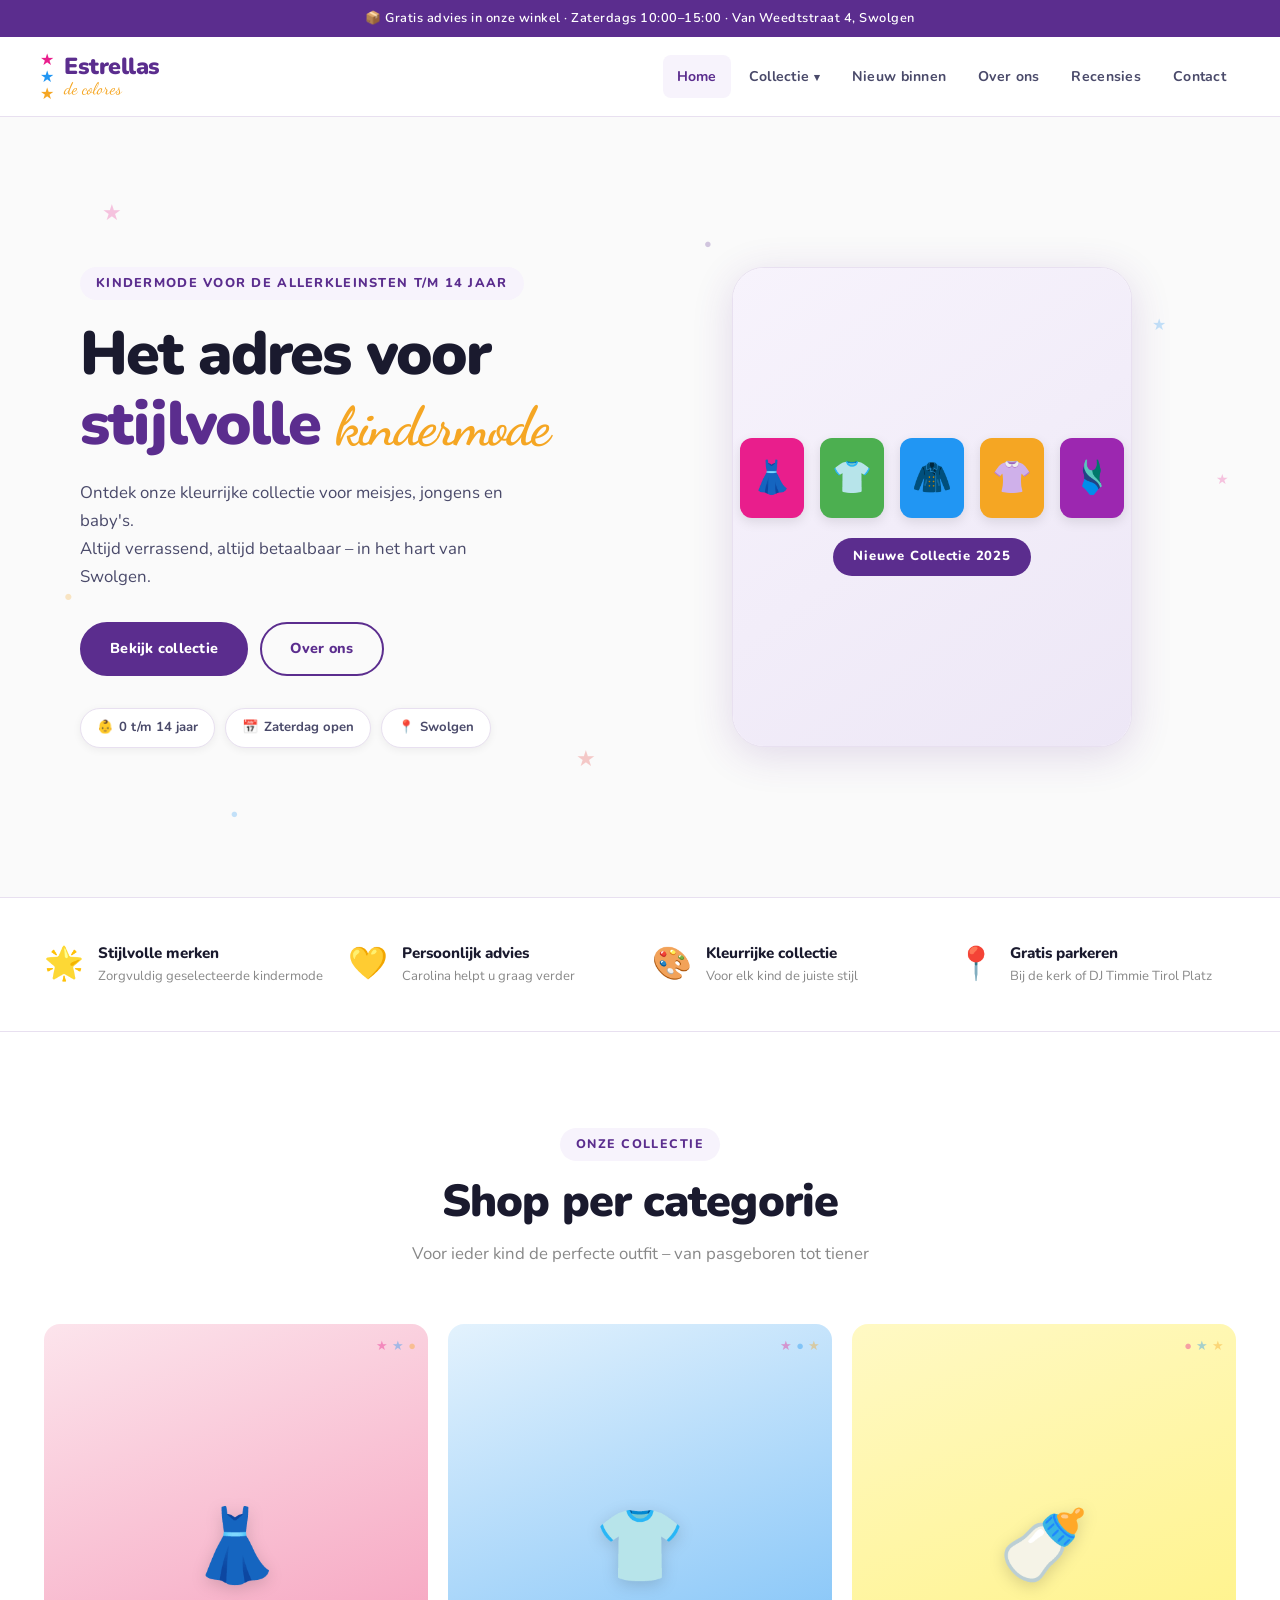
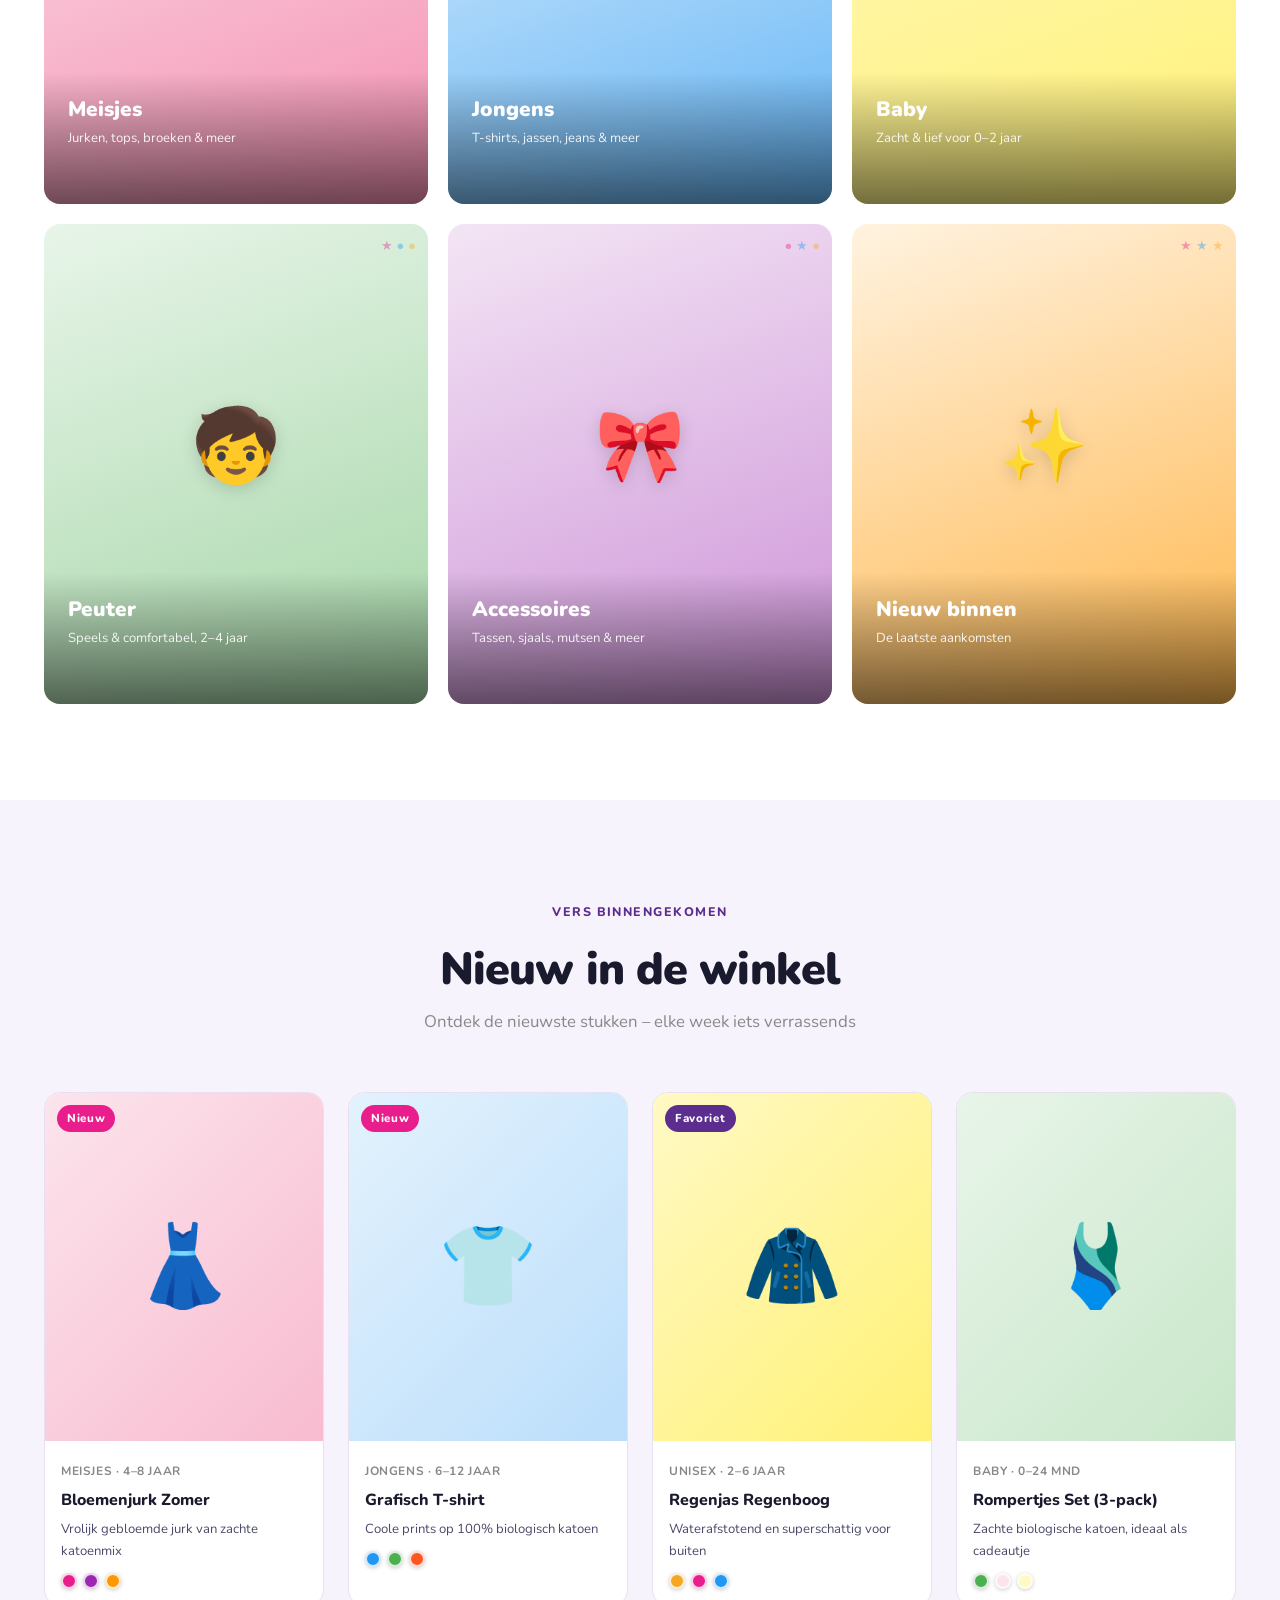
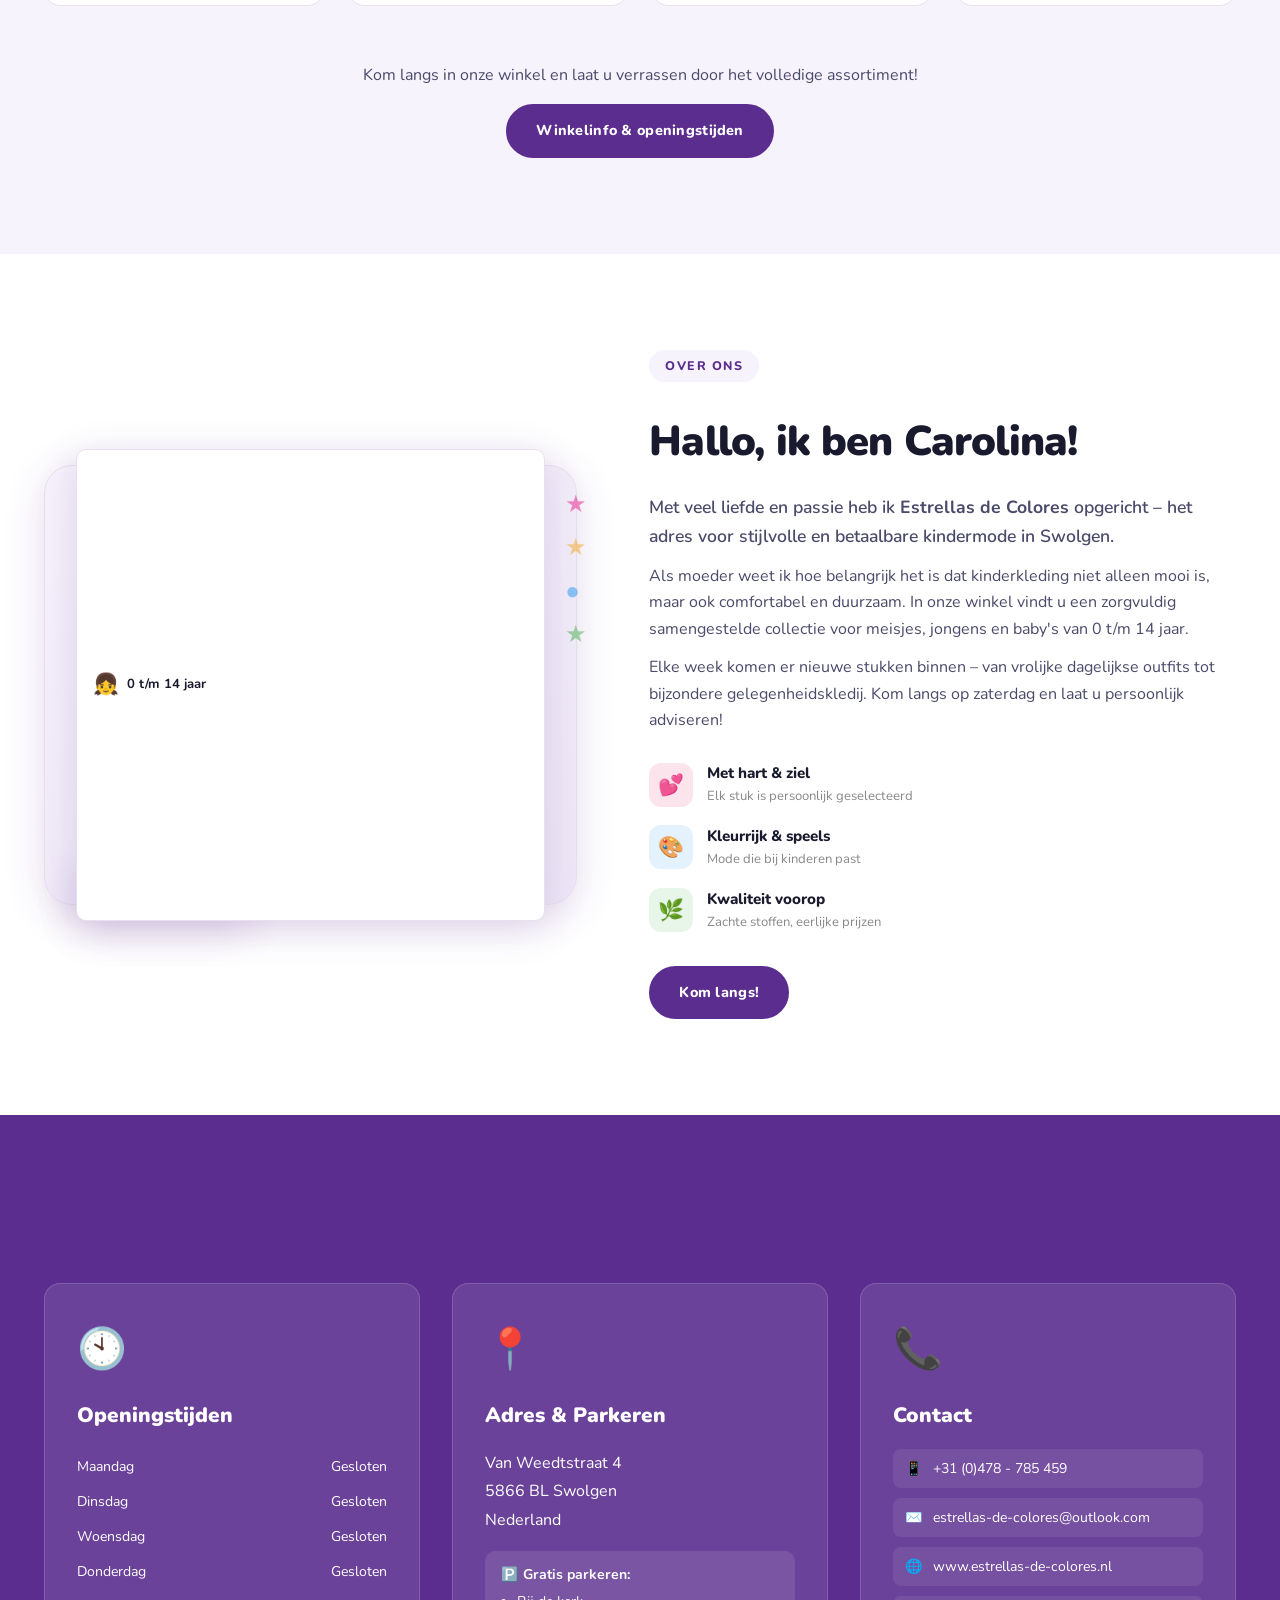
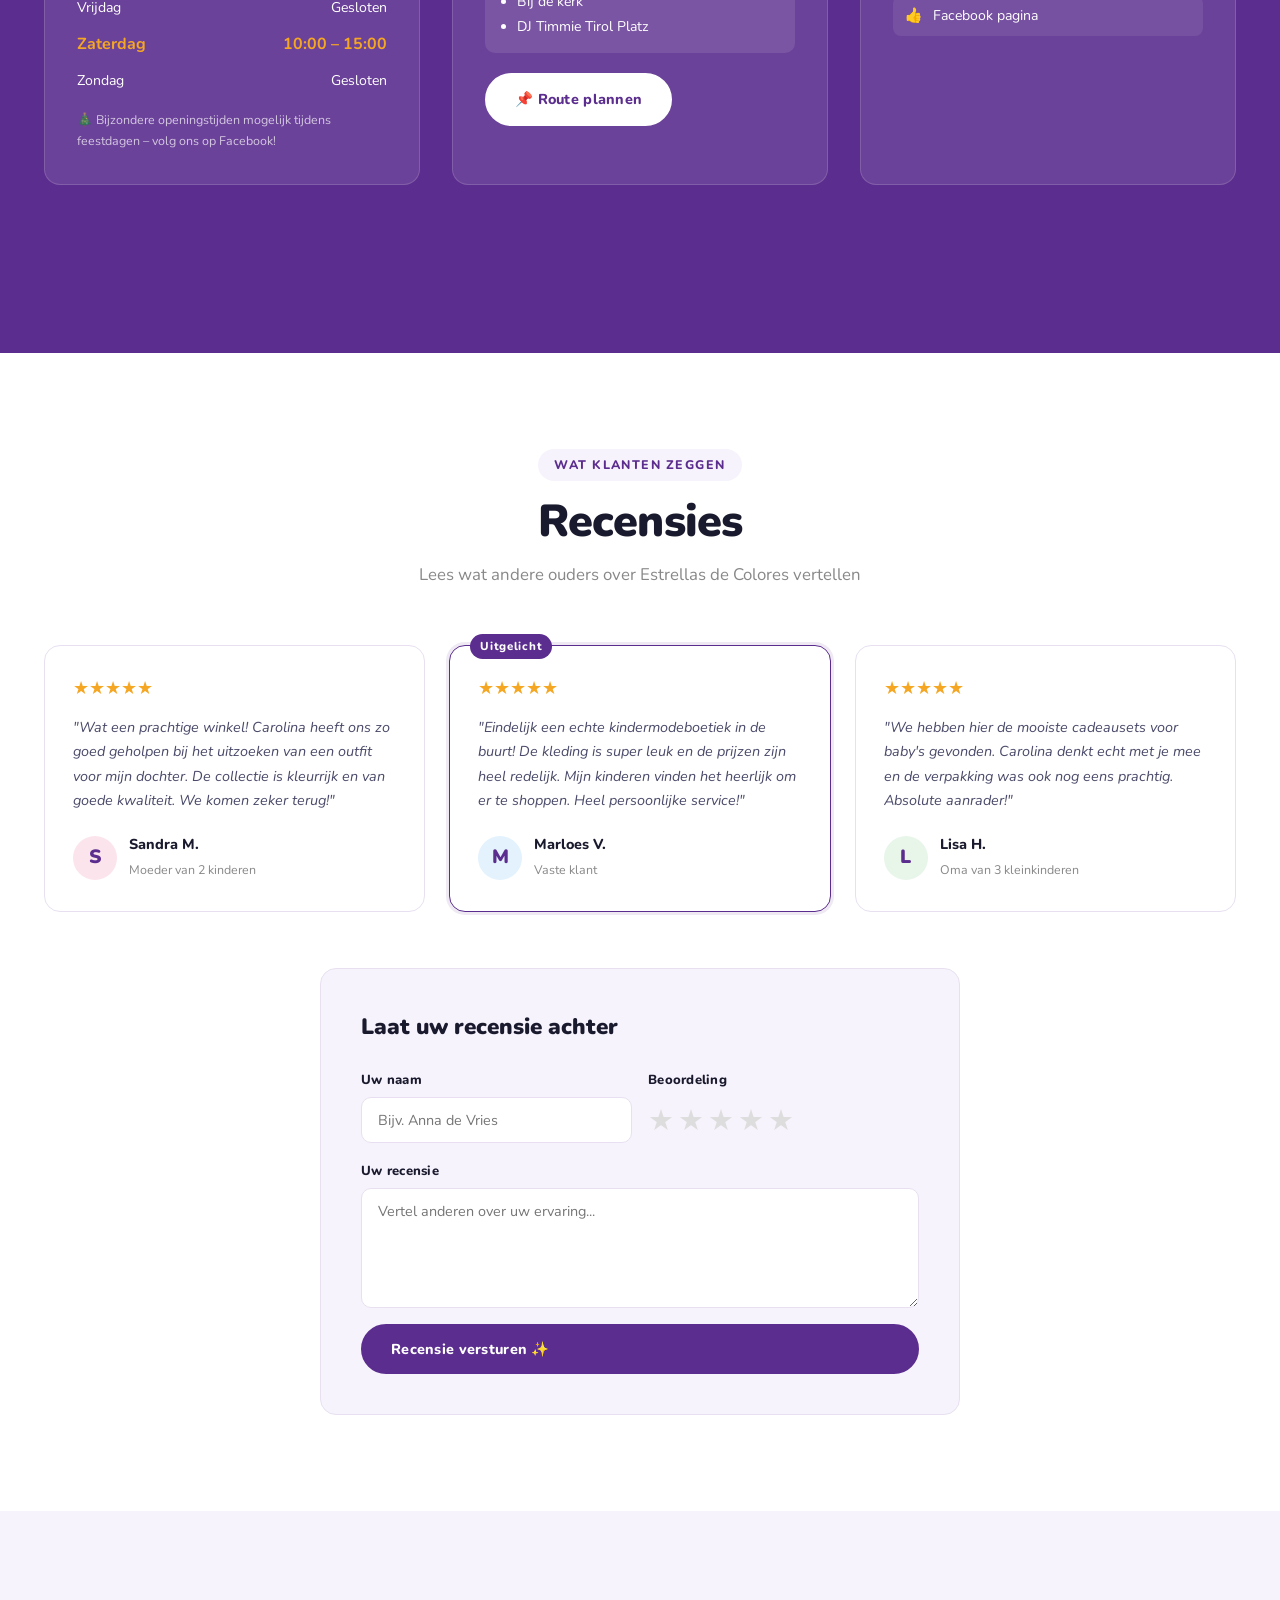
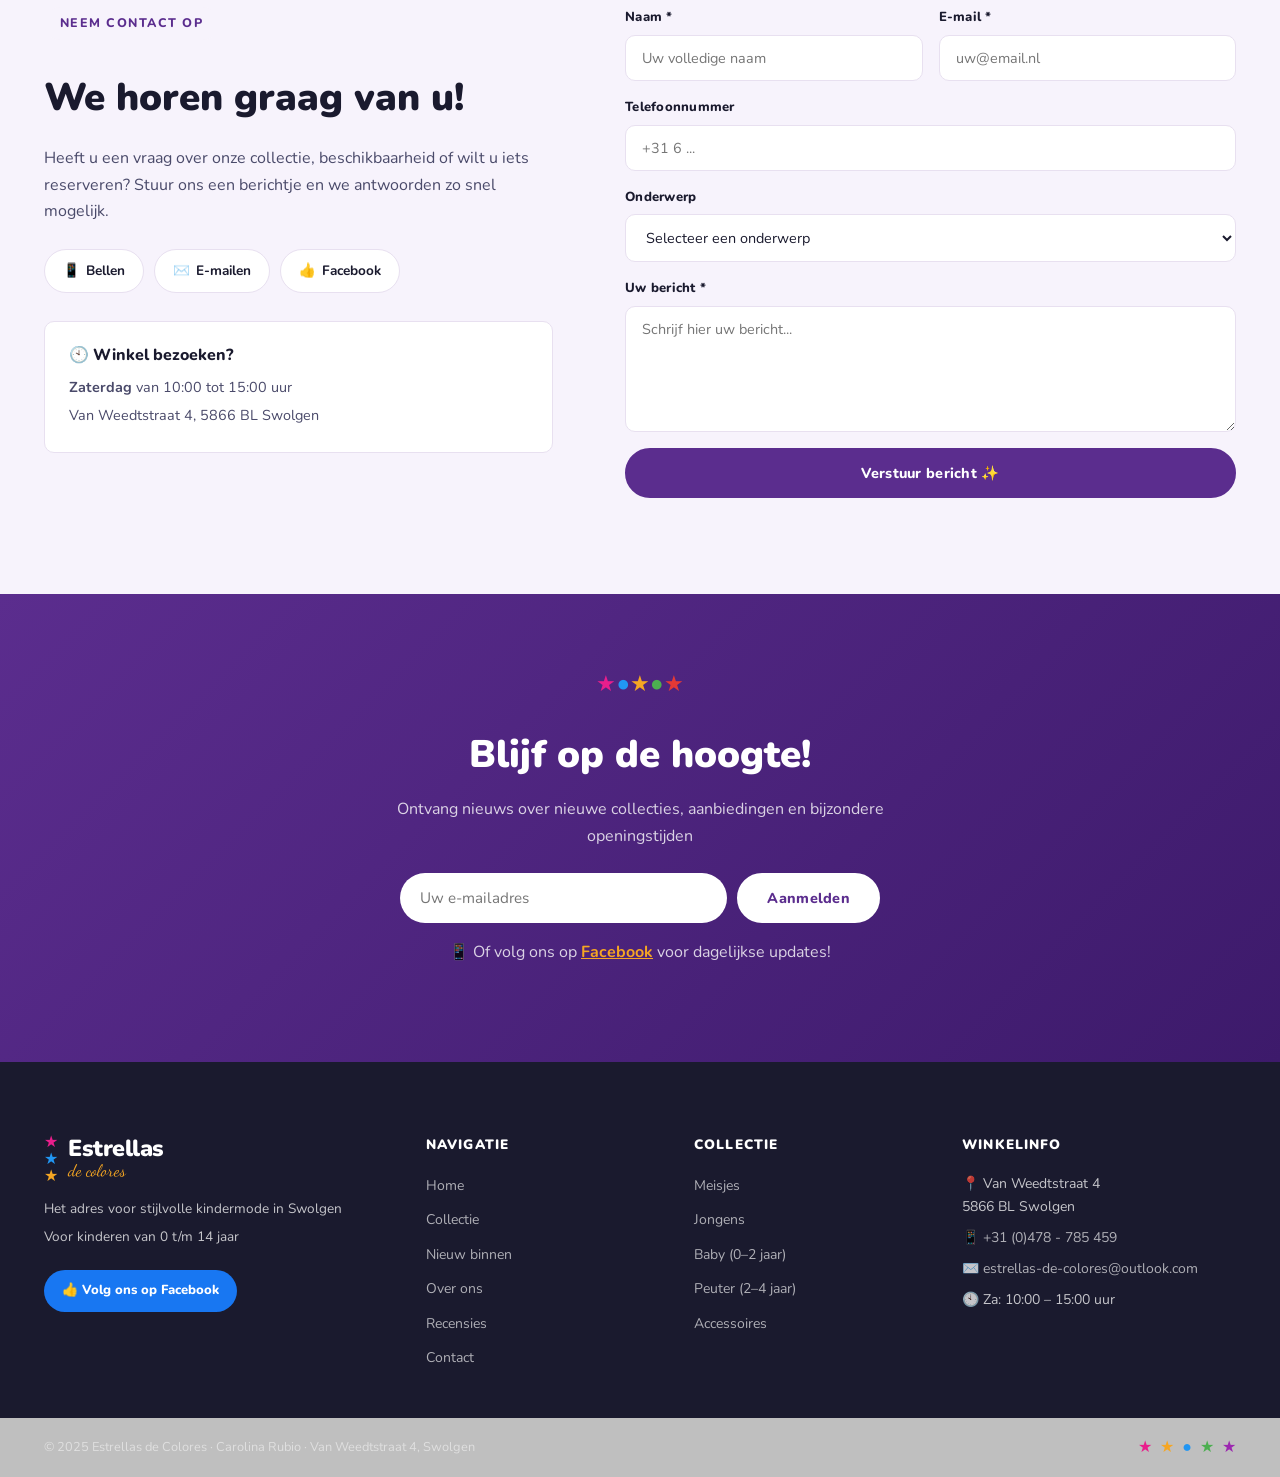
==== index.html @ 2d805190 "Add Estrellas de Colores children's clothing website Complete Dutch-language website for Carolina Ru" ====
<!DOCTYPE html>
<html lang="nl">
<head>
  <meta charset="UTF-8" />
  <meta name="viewport" content="width=device-width, initial-scale=1.0" />
  <title>Estrellas de Colores – Stijlvolle Kindermode in Swolgen</title>
  <meta name="description" content="Estrellas de Colores – Het adres voor stijlvolle kindermode in Swolgen. Voor kinderen van 0 t/m 14 jaar. Zaterdags geopend van 10:00 tot 15:00 uur." />
  <link rel="stylesheet" href="styles.css" />
  <link rel="preconnect" href="https://fonts.googleapis.com" />
  <link href="https://fonts.googleapis.com/css2?family=Nunito:wght@400;600;700;800;900&family=Dancing+Script:wght@600;700&display=swap" rel="stylesheet" />
</head>
<body>

  <!-- ============================================================
       HEADER & NAVIGATION
  ============================================================ -->
  <header id="header">
    <div class="header-top">
      <span>📦 Gratis advies in onze winkel · Zaterdags 10:00–15:00 · Van Weedtstraat 4, Swolgen</span>
    </div>
    <nav class="navbar" id="navbar">
      <a href="#home" class="logo-link">
        <div class="logo">
          <div class="logo-stars">
            <span class="star s1">★</span>
            <span class="star s2">★</span>
            <span class="star s3">★</span>
          </div>
          <div class="logo-text">
            <span class="logo-main">Estrellas</span>
            <span class="logo-sub">de colores</span>
          </div>
        </div>
      </a>

      <button class="hamburger" id="hamburger" aria-label="Menu openen">
        <span></span><span></span><span></span>
      </button>

      <ul class="nav-links" id="navLinks">
        <li><a href="#home" class="nav-link active">Home</a></li>
        <li class="dropdown">
          <a href="#collectie" class="nav-link">Collectie <span class="arrow">▾</span></a>
          <ul class="dropdown-menu">
            <li><a href="#meisjes">Meisjes</a></li>
            <li><a href="#jongens">Jongens</a></li>
            <li><a href="#baby">Baby (0–2 jaar)</a></li>
            <li><a href="#peuter">Peuter (2–4 jaar)</a></li>
            <li><a href="#accessoires">Accessoires</a></li>
          </ul>
        </li>
        <li><a href="#nieuw" class="nav-link">Nieuw binnen</a></li>
        <li><a href="#over-ons" class="nav-link">Over ons</a></li>
        <li><a href="#recensies" class="nav-link">Recensies</a></li>
        <li><a href="#contact" class="nav-link">Contact</a></li>
      </ul>
    </nav>
  </header>

  <!-- ============================================================
       HERO SECTION
  ============================================================ -->
  <section class="hero" id="home">
    <div class="hero-bg-stars" aria-hidden="true">
      <span class="floating-star fs1">★</span>
      <span class="floating-star fs2">★</span>
      <span class="floating-star fs3">●</span>
      <span class="floating-star fs4">★</span>
      <span class="floating-star fs5">●</span>
      <span class="floating-star fs6">★</span>
      <span class="floating-star fs7">★</span>
      <span class="floating-star fs8">●</span>
    </div>
    <div class="hero-content">
      <p class="hero-label">Kindermode voor de allerkleinsten t/m 14 jaar</p>
      <h1 class="hero-title">
        Het adres voor<br/>
        <span class="highlight-purple">stijlvolle</span>
        <span class="highlight-script"> kindermode</span>
      </h1>
      <p class="hero-sub">
        Ontdek onze kleurrijke collectie voor meisjes, jongens en baby's.<br/>
        Altijd verrassend, altijd betaalbaar – in het hart van Swolgen.
      </p>
      <div class="hero-buttons">
        <a href="#collectie" class="btn btn-primary">Bekijk collectie</a>
        <a href="#over-ons" class="btn btn-outline">Over ons</a>
      </div>
      <div class="hero-badges">
        <div class="badge"><span>👶</span> 0 t/m 14 jaar</div>
        <div class="badge"><span>📅</span> Zaterdag open</div>
        <div class="badge"><span>📍</span> Swolgen</div>
      </div>
    </div>
    <div class="hero-image">
      <div class="hero-card-big">
        <div class="hero-card-inner">
          <div class="store-visual">
            <div class="clothes-rack">
              <div class="hanger" style="--c:#E91E8C">👗</div>
              <div class="hanger" style="--c:#4CAF50">👕</div>
              <div class="hanger" style="--c:#2196F3">🧥</div>
              <div class="hanger" style="--c:#F5A623">👚</div>
              <div class="hanger" style="--c:#9C27B0">🩱</div>
            </div>
            <p class="store-visual-tag">Nieuwe Collectie 2025</p>
          </div>
        </div>
      </div>
    </div>
  </section>

  <!-- ============================================================
       USP BAR
  ============================================================ -->
  <section class="usp-bar">
    <div class="usp-grid">
      <div class="usp-item">
        <span class="usp-icon">🌟</span>
        <div>
          <strong>Stijlvolle merken</strong>
          <p>Zorgvuldig geselecteerde kindermode</p>
        </div>
      </div>
      <div class="usp-item">
        <span class="usp-icon">💛</span>
        <div>
          <strong>Persoonlijk advies</strong>
          <p>Carolina helpt u graag verder</p>
        </div>
      </div>
      <div class="usp-item">
        <span class="usp-icon">🎨</span>
        <div>
          <strong>Kleurrijke collectie</strong>
          <p>Voor elk kind de juiste stijl</p>
        </div>
      </div>
      <div class="usp-item">
        <span class="usp-icon">📍</span>
        <div>
          <strong>Gratis parkeren</strong>
          <p>Bij de kerk of DJ Timmie Tirol Platz</p>
        </div>
      </div>
    </div>
  </section>

  <!-- ============================================================
       COLLECTIE CATEGORIES
  ============================================================ -->
  <section class="section" id="collectie">
    <div class="container">
      <div class="section-header">
        <span class="section-tag">Onze collectie</span>
        <h2>Shop per categorie</h2>
        <p>Voor ieder kind de perfecte outfit – van pasgeboren tot tiener</p>
      </div>
      <div class="category-grid">
        <a href="#meisjes" class="category-card cat-meisjes" id="meisjes">
          <div class="cat-icon">👗</div>
          <div class="cat-overlay">
            <h3>Meisjes</h3>
            <p>Jurken, tops, broeken & meer</p>
            <span class="cat-btn">Bekijk alles →</span>
          </div>
          <div class="cat-bg-stars">
            <span>★</span><span>★</span><span>●</span>
          </div>
        </a>
        <a href="#jongens" class="category-card cat-jongens" id="jongens">
          <div class="cat-icon">👕</div>
          <div class="cat-overlay">
            <h3>Jongens</h3>
            <p>T-shirts, jassen, jeans & meer</p>
            <span class="cat-btn">Bekijk alles →</span>
          </div>
          <div class="cat-bg-stars">
            <span>★</span><span>●</span><span>★</span>
          </div>
        </a>
        <a href="#baby" class="category-card cat-baby" id="baby">
          <div class="cat-icon">🍼</div>
          <div class="cat-overlay">
            <h3>Baby</h3>
            <p>Zacht & lief voor 0–2 jaar</p>
            <span class="cat-btn">Bekijk alles →</span>
          </div>
          <div class="cat-bg-stars">
            <span>●</span><span>★</span><span>★</span>
          </div>
        </a>
        <a href="#peuter" class="category-card cat-peuter" id="peuter">
          <div class="cat-icon">🧒</div>
          <div class="cat-overlay">
            <h3>Peuter</h3>
            <p>Speels & comfortabel, 2–4 jaar</p>
            <span class="cat-btn">Bekijk alles →</span>
          </div>
          <div class="cat-bg-stars">
            <span>★</span><span>●</span><span>●</span>
          </div>
        </a>
        <a href="#accessoires" class="category-card cat-accessoires" id="accessoires">
          <div class="cat-icon">🎀</div>
          <div class="cat-overlay">
            <h3>Accessoires</h3>
            <p>Tassen, sjaals, mutsen & meer</p>
            <span class="cat-btn">Bekijk alles →</span>
          </div>
          <div class="cat-bg-stars">
            <span>●</span><span>★</span><span>●</span>
          </div>
        </a>
        <a href="#nieuw" class="category-card cat-sale" id="nieuw">
          <div class="cat-icon">✨</div>
          <div class="cat-overlay">
            <h3>Nieuw binnen</h3>
            <p>De laatste aankomsten</p>
            <span class="cat-btn">Ontdek nu →</span>
          </div>
          <div class="cat-bg-stars">
            <span>★</span><span>★</span><span>★</span>
          </div>
        </a>
      </div>
    </div>
  </section>

  <!-- ============================================================
       NIEUW BINNEN – FEATURED PRODUCTS
  ============================================================ -->
  <section class="section section-light" id="nieuw">
    <div class="container">
      <div class="section-header">
        <span class="section-tag">Vers binnengekomen</span>
        <h2>Nieuw in de winkel</h2>
        <p>Ontdek de nieuwste stukken – elke week iets verrassends</p>
      </div>
      <div class="products-grid">
        <div class="product-card">
          <div class="product-img" style="background: linear-gradient(135deg, #fce4ec, #f8bbd0);">
            <span class="product-emoji">👗</span>
            <span class="product-badge new">Nieuw</span>
          </div>
          <div class="product-info">
            <span class="product-cat">Meisjes · 4–8 jaar</span>
            <h4>Bloemenjurk Zomer</h4>
            <p class="product-desc">Vrolijk gebloemde jurk van zachte katoenmix</p>
            <div class="product-colors">
              <span class="color-dot" style="background:#E91E8C"></span>
              <span class="color-dot" style="background:#9C27B0"></span>
              <span class="color-dot" style="background:#FF9800"></span>
            </div>
          </div>
        </div>
        <div class="product-card">
          <div class="product-img" style="background: linear-gradient(135deg, #e3f2fd, #bbdefb);">
            <span class="product-emoji">👕</span>
            <span class="product-badge new">Nieuw</span>
          </div>
          <div class="product-info">
            <span class="product-cat">Jongens · 6–12 jaar</span>
            <h4>Grafisch T-shirt</h4>
            <p class="product-desc">Coole prints op 100% biologisch katoen</p>
            <div class="product-colors">
              <span class="color-dot" style="background:#2196F3"></span>
              <span class="color-dot" style="background:#4CAF50"></span>
              <span class="color-dot" style="background:#FF5722"></span>
            </div>
          </div>
        </div>
        <div class="product-card">
          <div class="product-img" style="background: linear-gradient(135deg, #fff9c4, #fff176);">
            <span class="product-emoji">🧥</span>
            <span class="product-badge">Favoriet</span>
          </div>
          <div class="product-info">
            <span class="product-cat">Unisex · 2–6 jaar</span>
            <h4>Regenjas Regenboog</h4>
            <p class="product-desc">Waterafstotend en superschattig voor buiten</p>
            <div class="product-colors">
              <span class="color-dot" style="background:#F5A623"></span>
              <span class="color-dot" style="background:#E91E8C"></span>
              <span class="color-dot" style="background:#2196F3"></span>
            </div>
          </div>
        </div>
        <div class="product-card">
          <div class="product-img" style="background: linear-gradient(135deg, #e8f5e9, #c8e6c9);">
            <span class="product-emoji">🩱</span>
          </div>
          <div class="product-info">
            <span class="product-cat">Baby · 0–24 mnd</span>
            <h4>Rompertjes Set (3-pack)</h4>
            <p class="product-desc">Zachte biologische katoen, ideaal als cadeautje</p>
            <div class="product-colors">
              <span class="color-dot" style="background:#4CAF50"></span>
              <span class="color-dot" style="background:#fce4ec"></span>
              <span class="color-dot" style="background:#fff9c4"></span>
            </div>
          </div>
        </div>
      </div>
      <div class="section-cta">
        <p>Kom langs in onze winkel en laat u verrassen door het volledige assortiment!</p>
        <a href="#contact" class="btn btn-primary">Winkelinfo & openingstijden</a>
      </div>
    </div>
  </section>

  <!-- ============================================================
       OVER ONS
  ============================================================ -->
  <section class="section" id="over-ons">
    <div class="container">
      <div class="about-grid">
        <div class="about-visual">
          <div class="about-card-main">
            <div class="about-store-img">
              <div class="store-icon">🏪</div>
              <p>Estrellas de Colores</p>
              <span>Swolgen</span>
            </div>
          </div>
          <div class="about-card-float">
            <span class="float-icon">⭐</span>
            <strong>Open sinds 2024</strong>
          </div>
          <div class="about-card-float about-card-float2">
            <span class="float-icon">👧</span>
            <strong>0 t/m 14 jaar</strong>
          </div>
          <div class="about-stars-deco" aria-hidden="true">
            <span style="color:#E91E8C">★</span>
            <span style="color:#F5A623">★</span>
            <span style="color:#2196F3">●</span>
            <span style="color:#4CAF50">★</span>
          </div>
        </div>
        <div class="about-content">
          <span class="section-tag">Over ons</span>
          <h2>Hallo, ik ben Carolina!</h2>
          <p class="about-lead">
            Met veel liefde en passie heb ik <strong>Estrellas de Colores</strong> opgericht –
            het adres voor stijlvolle en betaalbare kindermode in Swolgen.
          </p>
          <p>
            Als moeder weet ik hoe belangrijk het is dat kinderkleding niet alleen mooi is,
            maar ook comfortabel en duurzaam. In onze winkel vindt u een zorgvuldig
            samengestelde collectie voor meisjes, jongens en baby's van 0 t/m 14 jaar.
          </p>
          <p>
            Elke week komen er nieuwe stukken binnen – van vrolijke dagelijkse outfits tot
            bijzondere gelegenheidskledij. Kom langs op zaterdag en laat u persoonlijk adviseren!
          </p>
          <div class="about-highlights">
            <div class="about-hl">
              <span class="hl-icon" style="background:#fce4ec">💕</span>
              <div>
                <strong>Met hart & ziel</strong>
                <p>Elk stuk is persoonlijk geselecteerd</p>
              </div>
            </div>
            <div class="about-hl">
              <span class="hl-icon" style="background:#e3f2fd">🎨</span>
              <div>
                <strong>Kleurrijk & speels</strong>
                <p>Mode die bij kinderen past</p>
              </div>
            </div>
            <div class="about-hl">
              <span class="hl-icon" style="background:#e8f5e9">🌿</span>
              <div>
                <strong>Kwaliteit voorop</strong>
                <p>Zachte stoffen, eerlijke prijzen</p>
              </div>
            </div>
          </div>
          <a href="#contact" class="btn btn-primary">Kom langs!</a>
        </div>
      </div>
    </div>
  </section>

  <!-- ============================================================
       OPENINGSTIJDEN & WINKELINFO
  ============================================================ -->
  <section class="section section-purple" id="winkelinfo">
    <div class="container">
      <div class="info-grid">
        <div class="info-card">
          <span class="info-icon">🕙</span>
          <h3>Openingstijden</h3>
          <table class="hours-table">
            <tr><td>Maandag</td><td>Gesloten</td></tr>
            <tr><td>Dinsdag</td><td>Gesloten</td></tr>
            <tr><td>Woensdag</td><td>Gesloten</td></tr>
            <tr><td>Donderdag</td><td>Gesloten</td></tr>
            <tr><td>Vrijdag</td><td>Gesloten</td></tr>
            <tr class="open-day"><td><strong>Zaterdag</strong></td><td><strong>10:00 – 15:00</strong></td></tr>
            <tr><td>Zondag</td><td>Gesloten</td></tr>
          </table>
          <p class="info-note">🎄 Bijzondere openingstijden mogelijk tijdens feestdagen – volg ons op Facebook!</p>
        </div>
        <div class="info-card">
          <span class="info-icon">📍</span>
          <h3>Adres & Parkeren</h3>
          <p class="info-address">
            Van Weedtstraat 4<br/>
            5866 BL Swolgen<br/>
            Nederland
          </p>
          <div class="parking-info">
            <p>🅿️ <strong>Gratis parkeren:</strong></p>
            <ul>
              <li>Bij de kerk</li>
              <li>DJ Timmie Tirol Platz</li>
            </ul>
          </div>
          <a href="https://maps.google.com/?q=Van+Weedtstraat+4,+5866+BL+Swolgen" target="_blank" rel="noopener" class="btn btn-white">
            📌 Route plannen
          </a>
        </div>
        <div class="info-card">
          <span class="info-icon">📞</span>
          <h3>Contact</h3>
          <div class="contact-details">
            <a href="tel:+31478785459" class="contact-item">
              <span>📱</span>
              <span>+31 (0)478 - 785 459</span>
            </a>
            <a href="mailto:estrellas-de-colores@outlook.com" class="contact-item">
              <span>✉️</span>
              <span>estrellas-de-colores@outlook.com</span>
            </a>
            <a href="https://www.estrellas-de-colores.nl" target="_blank" class="contact-item">
              <span>🌐</span>
              <span>www.estrellas-de-colores.nl</span>
            </a>
            <a href="https://www.facebook.com/estrellasdecolores.2024" target="_blank" rel="noopener" class="contact-item">
              <span>👍</span>
              <span>Facebook pagina</span>
            </a>
          </div>
        </div>
      </div>
    </div>
  </section>

  <!-- ============================================================
       RECENSIES
  ============================================================ -->
  <section class="section" id="recensies">
    <div class="container">
      <div class="section-header">
        <span class="section-tag">Wat klanten zeggen</span>
        <h2>Recensies</h2>
        <p>Lees wat andere ouders over Estrellas de Colores vertellen</p>
      </div>
      <div class="reviews-grid">
        <div class="review-card">
          <div class="review-stars">★★★★★</div>
          <p class="review-text">
            "Wat een prachtige winkel! Carolina heeft ons zo goed geholpen bij het uitzoeken van een outfit voor mijn dochter.
            De collectie is kleurrijk en van goede kwaliteit. We komen zeker terug!"
          </p>
          <div class="review-author">
            <div class="review-avatar" style="background:#fce4ec">S</div>
            <div>
              <strong>Sandra M.</strong>
              <span>Moeder van 2 kinderen</span>
            </div>
          </div>
        </div>
        <div class="review-card review-featured">
          <div class="review-stars">★★★★★</div>
          <p class="review-text">
            "Eindelijk een echte kindermodeboetiek in de buurt! De kleding is super leuk en de prijzen zijn heel redelijk.
            Mijn kinderen vinden het heerlijk om er te shoppen. Heel persoonlijke service!"
          </p>
          <div class="review-author">
            <div class="review-avatar" style="background:#e3f2fd">M</div>
            <div>
              <strong>Marloes V.</strong>
              <span>Vaste klant</span>
            </div>
          </div>
        </div>
        <div class="review-card">
          <div class="review-stars">★★★★★</div>
          <p class="review-text">
            "We hebben hier de mooiste cadeausets voor baby's gevonden. Carolina denkt echt met je mee
            en de verpakking was ook nog eens prachtig. Absolute aanrader!"
          </p>
          <div class="review-author">
            <div class="review-avatar" style="background:#e8f5e9">L</div>
            <div>
              <strong>Lisa H.</strong>
              <span>Oma van 3 kleinkinderen</span>
            </div>
          </div>
        </div>
      </div>

      <!-- Review Form -->
      <div class="review-form-wrapper">
        <h3>Laat uw recensie achter</h3>
        <form class="review-form" id="reviewForm">
          <div class="form-row">
            <div class="form-group">
              <label for="reviewName">Uw naam</label>
              <input type="text" id="reviewName" placeholder="Bijv. Anna de Vries" required />
            </div>
            <div class="form-group">
              <label>Beoordeling</label>
              <div class="star-rating" id="starRating">
                <span class="star-btn" data-val="1">★</span>
                <span class="star-btn" data-val="2">★</span>
                <span class="star-btn" data-val="3">★</span>
                <span class="star-btn" data-val="4">★</span>
                <span class="star-btn" data-val="5">★</span>
              </div>
              <input type="hidden" id="ratingValue" value="0" />
            </div>
          </div>
          <div class="form-group">
            <label for="reviewText">Uw recensie</label>
            <textarea id="reviewText" rows="4" placeholder="Vertel anderen over uw ervaring..." required></textarea>
          </div>
          <button type="submit" class="btn btn-primary">Recensie versturen ✨</button>
        </form>
        <div id="reviewSuccess" class="success-msg" style="display:none">
          ✅ Bedankt voor uw recensie! We nemen deze zo snel mogelijk door.
        </div>
      </div>
    </div>
  </section>

  <!-- ============================================================
       CONTACT FORM
  ============================================================ -->
  <section class="section section-light" id="contact">
    <div class="container">
      <div class="contact-grid">
        <div class="contact-info-side">
          <span class="section-tag">Neem contact op</span>
          <h2>We horen graag van u!</h2>
          <p>Heeft u een vraag over onze collectie, beschikbaarheid of wilt u iets reserveren?
             Stuur ons een berichtje en we antwoorden zo snel mogelijk.</p>

          <div class="contact-quick">
            <a href="tel:+31478785459" class="quick-btn">
              <span>📱</span> Bellen
            </a>
            <a href="mailto:estrellas-de-colores@outlook.com" class="quick-btn">
              <span>✉️</span> E-mailen
            </a>
            <a href="https://www.facebook.com/estrellasdecolores.2024" target="_blank" rel="noopener" class="quick-btn">
              <span>👍</span> Facebook
            </a>
          </div>

          <div class="contact-opening">
            <h4>🕙 Winkel bezoeken?</h4>
            <p><strong>Zaterdag</strong> van 10:00 tot 15:00 uur</p>
            <p>Van Weedtstraat 4, 5866 BL Swolgen</p>
          </div>
        </div>

        <form class="contact-form" id="contactForm">
          <div class="form-row">
            <div class="form-group">
              <label for="contactName">Naam *</label>
              <input type="text" id="contactName" placeholder="Uw volledige naam" required />
            </div>
            <div class="form-group">
              <label for="contactEmail">E-mail *</label>
              <input type="email" id="contactEmail" placeholder="uw@email.nl" required />
            </div>
          </div>
          <div class="form-group">
            <label for="contactPhone">Telefoonnummer</label>
            <input type="tel" id="contactPhone" placeholder="+31 6 ..." />
          </div>
          <div class="form-group">
            <label for="contactSubject">Onderwerp</label>
            <select id="contactSubject">
              <option value="">Selecteer een onderwerp</option>
              <option>Vraag over collectie</option>
              <option>Beschikbaarheid artikel</option>
              <option>Cadeaubon</option>
              <option>Reservering</option>
              <option>Samenwerking</option>
              <option>Anders</option>
            </select>
          </div>
          <div class="form-group">
            <label for="contactMsg">Uw bericht *</label>
            <textarea id="contactMsg" rows="5" placeholder="Schrijf hier uw bericht..." required></textarea>
          </div>
          <button type="submit" class="btn btn-primary btn-full">
            Verstuur bericht ✨
          </button>
        </form>

        <div id="contactSuccess" class="success-msg" style="display:none">
          ✅ Uw bericht is verstuurd! Carolina neemt zo snel mogelijk contact met u op.
        </div>
      </div>
    </div>
  </section>

  <!-- ============================================================
       NEWSLETTER
  ============================================================ -->
  <section class="section-newsletter">
    <div class="container">
      <div class="newsletter-inner">
        <div class="newsletter-stars" aria-hidden="true">
          <span>★</span><span>●</span><span>★</span><span>●</span><span>★</span>
        </div>
        <h2>Blijf op de hoogte!</h2>
        <p>Ontvang nieuws over nieuwe collecties, aanbiedingen en bijzondere openingstijden</p>
        <form class="newsletter-form" id="newsletterForm">
          <input type="email" placeholder="Uw e-mailadres" required />
          <button type="submit" class="btn btn-white">Aanmelden</button>
        </form>
        <p class="newsletter-note">📱 Of volg ons op <a href="https://www.facebook.com/estrellasdecolores.2024" target="_blank" rel="noopener">Facebook</a> voor dagelijkse updates!</p>
      </div>
    </div>
  </section>

  <!-- ============================================================
       FOOTER
  ============================================================ -->
  <footer class="footer">
    <div class="footer-top">
      <div class="container">
        <div class="footer-grid">
          <div class="footer-brand">
            <div class="footer-logo">
              <div class="logo-stars small">
                <span class="star s1">★</span>
                <span class="star s2">★</span>
                <span class="star s3">★</span>
              </div>
              <div class="logo-text">
                <span class="logo-main">Estrellas</span>
                <span class="logo-sub">de colores</span>
              </div>
            </div>
            <p class="footer-tagline">Het adres voor stijlvolle kindermode in Swolgen</p>
            <p class="footer-tagline">Voor kinderen van 0 t/m 14 jaar</p>
            <a href="https://www.facebook.com/estrellasdecolores.2024" target="_blank" rel="noopener" class="social-btn facebook">
              👍 Volg ons op Facebook
            </a>
          </div>

          <div class="footer-col">
            <h4>Navigatie</h4>
            <ul>
              <li><a href="#home">Home</a></li>
              <li><a href="#collectie">Collectie</a></li>
              <li><a href="#nieuw">Nieuw binnen</a></li>
              <li><a href="#over-ons">Over ons</a></li>
              <li><a href="#recensies">Recensies</a></li>
              <li><a href="#contact">Contact</a></li>
            </ul>
          </div>

          <div class="footer-col">
            <h4>Collectie</h4>
            <ul>
              <li><a href="#meisjes">Meisjes</a></li>
              <li><a href="#jongens">Jongens</a></li>
              <li><a href="#baby">Baby (0–2 jaar)</a></li>
              <li><a href="#peuter">Peuter (2–4 jaar)</a></li>
              <li><a href="#accessoires">Accessoires</a></li>
            </ul>
          </div>

          <div class="footer-col">
            <h4>Winkelinfo</h4>
            <address>
              <p>📍 Van Weedtstraat 4<br/>5866 BL Swolgen</p>
              <p>📱 <a href="tel:+31478785459">+31 (0)478 - 785 459</a></p>
              <p>✉️ <a href="mailto:estrellas-de-colores@outlook.com">estrellas-de-colores@outlook.com</a></p>
              <p>🕙 Za: 10:00 – 15:00 uur</p>
            </address>
          </div>
        </div>
      </div>
    </div>
    <div class="footer-bottom">
      <div class="container">
        <p>© 2025 Estrellas de Colores · Carolina Rubio · Van Weedtstraat 4, Swolgen</p>
        <div class="footer-stars" aria-hidden="true">
          <span style="color:#E91E8C">★</span>
          <span style="color:#F5A623">★</span>
          <span style="color:#2196F3">●</span>
          <span style="color:#4CAF50">★</span>
          <span style="color:#9C27B0">★</span>
        </div>
      </div>
    </div>
  </footer>

  <!-- Back to top -->
  <button class="back-to-top" id="backToTop" aria-label="Terug naar boven">↑</button>

  <script src="script.js"></script>
</body>
</html>
---- styles.css ----
/* ============================================================
   ESTRELLAS DE COLORES – Stylesheet
   Inspired by luxury children's boutiques (Marie Chantal style)
   Brand: Playful yet elegant, colorful stars, purple + multi-color
   ============================================================ */

/* ── Reset & Base ──────────────────────────────────────────── */
*, *::before, *::after { box-sizing: border-box; margin: 0; padding: 0; }

:root {
  --purple:   #5B2D8E;
  --purple-light: #7B4DB8;
  --purple-dark:  #3D1A6B;
  --yellow:   #F5A623;
  --pink:     #E91E8C;
  --blue:     #2196F3;
  --green:    #4CAF50;
  --red:      #E53935;
  --white:    #FFFFFF;
  --off-white:#FAFAFA;
  --light:    #F7F3FC;
  --grey:     #F2F2F2;
  --text:     #1A1A2E;
  --text-mid: #4A4A6A;
  --text-light:#888;
  --border:   #E8E0F0;
  --shadow:   0 4px 24px rgba(91,45,142,.10);
  --shadow-md:0 8px 40px rgba(91,45,142,.16);
  --radius:   16px;
  --radius-sm:10px;
  --font-main:'Nunito', sans-serif;
  --font-script:'Dancing Script', cursive;
  --transition:.25s ease;
  --max-w: 1240px;
}

html { scroll-behavior: smooth; font-size: 16px; }

body {
  font-family: var(--font-main);
  color: var(--text);
  background: var(--white);
  line-height: 1.65;
  -webkit-font-smoothing: antialiased;
}

a { color: inherit; text-decoration: none; }
img { max-width: 100%; display: block; }
ul { list-style: none; }
address { font-style: normal; }

.container {
  max-width: var(--max-w);
  margin: 0 auto;
  padding: 0 24px;
}


/* ── Header Top Bar ──────────────────────────────────────────── */
.header-top {
  background: var(--purple);
  color: #fff;
  font-size: .8rem;
  font-weight: 600;
  letter-spacing: .04em;
  text-align: center;
  padding: 8px 16px;
}


/* ── Navbar ──────────────────────────────────────────── */
.navbar {
  background: var(--white);
  display: flex;
  align-items: center;
  justify-content: space-between;
  padding: 0 40px;
  height: 80px;
  border-bottom: 1px solid var(--border);
  position: sticky;
  top: 0;
  z-index: 1000;
  transition: box-shadow var(--transition);
}
.navbar.scrolled { box-shadow: var(--shadow-md); }

/* Logo */
.logo-link { display: flex; align-items: center; }
.logo { display: flex; align-items: center; gap: 10px; }
.logo-stars { display: flex; flex-direction: column; gap: 1px; }
.logo-stars .star { font-size: 1rem; line-height: 1; }
.logo-stars .s1 { color: var(--pink); }
.logo-stars .s2 { color: var(--blue); }
.logo-stars .s3 { color: var(--yellow); }
.logo-text { display: flex; flex-direction: column; line-height: 1.15; }
.logo-main { font-family: var(--font-main); font-weight: 900; font-size: 1.45rem; color: var(--purple); letter-spacing: -.02em; }
.logo-sub  { font-family: var(--font-script); font-size: 1.05rem; color: var(--yellow); }

/* Nav Links */
.nav-links { display: flex; align-items: center; gap: 4px; }
.nav-links li { position: relative; }
.nav-link {
  display: block;
  padding: 10px 14px;
  font-weight: 700;
  font-size: .88rem;
  letter-spacing: .02em;
  color: var(--text-mid);
  border-radius: 8px;
  transition: color var(--transition), background var(--transition);
}
.nav-link:hover, .nav-link.active { color: var(--purple); background: var(--light); }
.nav-link .arrow { font-size: .7rem; }

/* Dropdown */
.dropdown-menu {
  display: none;
  position: absolute;
  top: calc(100% + 8px);
  left: 0;
  background: var(--white);
  border: 1px solid var(--border);
  border-radius: var(--radius-sm);
  box-shadow: var(--shadow-md);
  min-width: 210px;
  padding: 8px 0;
  z-index: 200;
}
.dropdown-menu li a {
  display: block;
  padding: 10px 20px;
  font-weight: 600;
  font-size: .875rem;
  color: var(--text-mid);
  transition: background var(--transition), color var(--transition);
}
.dropdown-menu li a:hover { background: var(--light); color: var(--purple); }
.dropdown:hover .dropdown-menu { display: block; }

/* Hamburger */
.hamburger {
  display: none;
  flex-direction: column;
  gap: 5px;
  background: none;
  border: none;
  cursor: pointer;
  padding: 8px;
}
.hamburger span {
  display: block;
  width: 24px; height: 2px;
  background: var(--purple);
  border-radius: 2px;
  transition: transform var(--transition), opacity var(--transition);
}
.hamburger.open span:nth-child(1) { transform: translateY(7px) rotate(45deg); }
.hamburger.open span:nth-child(2) { opacity: 0; }
.hamburger.open span:nth-child(3) { transform: translateY(-7px) rotate(-45deg); }


/* ── Buttons ──────────────────────────────────────────── */
.btn {
  display: inline-flex;
  align-items: center;
  gap: 6px;
  padding: 13px 28px;
  border-radius: 50px;
  font-family: var(--font-main);
  font-weight: 800;
  font-size: .9rem;
  letter-spacing: .02em;
  cursor: pointer;
  border: 2px solid transparent;
  transition: all .2s ease;
  white-space: nowrap;
}
.btn-primary {
  background: var(--purple);
  color: #fff;
  border-color: var(--purple);
}
.btn-primary:hover { background: var(--purple-dark); border-color: var(--purple-dark); transform: translateY(-2px); box-shadow: 0 6px 20px rgba(91,45,142,.35); }
.btn-outline {
  background: transparent;
  color: var(--purple);
  border-color: var(--purple);
}
.btn-outline:hover { background: var(--purple); color: #fff; transform: translateY(-2px); }
.btn-white {
  background: #fff;
  color: var(--purple);
  border-color: #fff;
}
.btn-white:hover { background: var(--light); transform: translateY(-2px); }
.btn-full { width: 100%; justify-content: center; }


/* ── Section Shared ──────────────────────────────────────────── */
.section { padding: 96px 0; }
.section-light { background: var(--light); }
.section-purple { background: var(--purple); color: #fff; }

.section-header { text-align: center; margin-bottom: 56px; }
.section-tag {
  display: inline-block;
  background: var(--light);
  color: var(--purple);
  font-size: .78rem;
  font-weight: 800;
  letter-spacing: .12em;
  text-transform: uppercase;
  padding: 6px 16px;
  border-radius: 50px;
  margin-bottom: 14px;
}
.section-purple .section-tag { background: rgba(255,255,255,.15); color: #fff; }
.section-header h2 {
  font-size: clamp(1.8rem, 4vw, 2.8rem);
  font-weight: 900;
  line-height: 1.2;
  margin-bottom: 12px;
  letter-spacing: -.02em;
}
.section-header p { color: var(--text-light); font-size: 1.05rem; max-width: 520px; margin: 0 auto; }

.section-cta { text-align: center; margin-top: 56px; }
.section-cta p { margin-bottom: 16px; color: var(--text-mid); }


/* ── HERO ──────────────────────────────────────────── */
.hero {
  min-height: calc(100vh - 120px);
  background: var(--off-white);
  display: grid;
  grid-template-columns: 1fr 1fr;
  align-items: center;
  gap: 48px;
  padding: 80px 80px 80px 80px;
  position: relative;
  overflow: hidden;
}

.hero-bg-stars {
  position: absolute; inset: 0;
  pointer-events: none;
  overflow: hidden;
}
.floating-star {
  position: absolute;
  font-size: 1.4rem;
  animation: float 6s ease-in-out infinite;
  opacity: .25;
}
.fs1 { top: 10%; left:  8%; color: var(--pink);   animation-delay: 0s; }
.fs2 { top: 25%; left: 90%; color: var(--blue);   animation-delay: 1s; font-size: 1rem;}
.fs3 { top: 60%; left:  5%; color: var(--yellow); animation-delay: 2s; font-size: .9rem;}
.fs4 { top: 75%; left: 85%; color: var(--green);  animation-delay: .5s;}
.fs5 { top: 15%; left: 55%; color: var(--purple); animation-delay: 1.5s; font-size:.8rem;}
.fs6 { top: 80%; left: 45%; color: var(--red);    animation-delay: 3s;}
.fs7 { top: 45%; left: 95%; color: var(--pink);   animation-delay: 2.5s; font-size: .9rem;}
.fs8 { top: 88%; left: 18%; color: var(--blue);   animation-delay: .8s; font-size: .8rem;}

@keyframes float {
  0%, 100% { transform: translateY(0) rotate(0deg); }
  50%       { transform: translateY(-18px) rotate(15deg); }
}

.hero-content { position: relative; z-index: 2; }
.hero-label {
  display: inline-block;
  background: var(--light);
  color: var(--purple);
  font-weight: 800;
  font-size: .8rem;
  letter-spacing: .1em;
  text-transform: uppercase;
  padding: 6px 16px;
  border-radius: 50px;
  margin-bottom: 20px;
}
.hero-title {
  font-size: clamp(2.2rem, 5vw, 3.8rem);
  font-weight: 900;
  line-height: 1.15;
  letter-spacing: -.03em;
  margin-bottom: 20px;
}
.highlight-purple { color: var(--purple); }
.highlight-script {
  font-family: var(--font-script);
  font-size: clamp(2rem, 4.5vw, 3.4rem);
  color: var(--yellow);
  font-weight: 700;
}
.hero-sub {
  color: var(--text-mid);
  font-size: 1.05rem;
  margin-bottom: 32px;
  max-width: 440px;
}
.hero-buttons { display: flex; gap: 12px; flex-wrap: wrap; margin-bottom: 32px; }

.hero-badges { display: flex; gap: 10px; flex-wrap: wrap; }
.badge {
  display: flex;
  align-items: center;
  gap: 6px;
  background: var(--white);
  border: 1.5px solid var(--border);
  border-radius: 50px;
  padding: 8px 16px;
  font-size: .82rem;
  font-weight: 700;
  color: var(--text-mid);
  box-shadow: 0 2px 8px rgba(0,0,0,.06);
}

/* Hero Image side */
.hero-image { position: relative; z-index: 2; display: flex; justify-content: center; }
.hero-card-big {
  width: 400px;
  max-width: 100%;
  height: 480px;
  background: var(--white);
  border-radius: 32px;
  box-shadow: var(--shadow-md);
  overflow: hidden;
  border: 1.5px solid var(--border);
}
.hero-card-inner { width: 100%; height: 100%; display: flex; align-items: center; justify-content: center; background: linear-gradient(145deg, var(--light), #ede7f6); }
.store-visual { text-align: center; }
.clothes-rack { display: flex; gap: 16px; justify-content: center; margin-bottom: 20px; }
.hanger {
  width: 64px; height: 80px;
  background: var(--c, #eee);
  border-radius: 12px;
  display: flex; align-items: center; justify-content: center;
  font-size: 2rem;
  animation: sway 3s ease-in-out infinite;
  box-shadow: 0 4px 12px rgba(0,0,0,.1);
}
.hanger:nth-child(2) { animation-delay: .3s; }
.hanger:nth-child(3) { animation-delay: .6s; }
.hanger:nth-child(4) { animation-delay: .9s; }
.hanger:nth-child(5) { animation-delay: 1.2s; }
@keyframes sway {
  0%, 100% { transform: rotate(-3deg); }
  50%       { transform: rotate(3deg); }
}
.store-visual-tag {
  display: inline-block;
  background: var(--purple);
  color: #fff;
  font-weight: 800;
  font-size: .82rem;
  letter-spacing: .06em;
  padding: 8px 20px;
  border-radius: 50px;
}


/* ── USP Bar ──────────────────────────────────────────── */
.usp-bar { padding: 40px 0; border-top: 1px solid var(--border); border-bottom: 1px solid var(--border); }
.usp-grid {
  max-width: var(--max-w);
  margin: 0 auto;
  padding: 0 24px;
  display: grid;
  grid-template-columns: repeat(4, 1fr);
  gap: 24px;
}
.usp-item {
  display: flex;
  align-items: center;
  gap: 14px;
}
.usp-icon { font-size: 2rem; flex-shrink: 0; }
.usp-item strong { display: block; font-weight: 800; font-size: .95rem; color: var(--text); }
.usp-item p { font-size: .82rem; color: var(--text-light); margin: 0; }


/* ── Category Grid ──────────────────────────────────────────── */
.category-grid {
  display: grid;
  grid-template-columns: repeat(3, 1fr);
  gap: 20px;
}

.category-card {
  position: relative;
  border-radius: var(--radius);
  overflow: hidden;
  aspect-ratio: 4/5;
  display: flex;
  align-items: flex-end;
  cursor: pointer;
  transition: transform .3s ease, box-shadow .3s ease;
}
.category-card:hover { transform: translateY(-6px); box-shadow: var(--shadow-md); }

.cat-meisjes    { background: linear-gradient(160deg, #fce4ec 0%, #f48fb1 100%); }
.cat-jongens    { background: linear-gradient(160deg, #e3f2fd 0%, #64b5f6 100%); }
.cat-baby       { background: linear-gradient(160deg, #fff9c4 0%, #fff176 100%); }
.cat-peuter     { background: linear-gradient(160deg, #e8f5e9 0%, #a5d6a7 100%); }
.cat-accessoires{ background: linear-gradient(160deg, #f3e5f5 0%, #ce93d8 100%); }
.cat-sale       { background: linear-gradient(160deg, #fff3e0 0%, #ffb74d 100%); }

.cat-icon {
  position: absolute;
  top: 50%; left: 50%;
  transform: translate(-50%, -65%);
  font-size: 4.5rem;
  z-index: 1;
  filter: drop-shadow(0 4px 8px rgba(0,0,0,.15));
  transition: transform .3s ease;
}
.category-card:hover .cat-icon { transform: translate(-50%, -70%) scale(1.1); }

.cat-overlay {
  position: relative;
  z-index: 2;
  width: 100%;
  padding: 20px 24px;
  background: linear-gradient(to top, rgba(0,0,0,.55), transparent);
  color: #fff;
}
.cat-overlay h3 { font-size: 1.3rem; font-weight: 900; margin-bottom: 2px; }
.cat-overlay p  { font-size: .82rem; opacity: .9; margin-bottom: 8px; }
.cat-btn { font-size: .82rem; font-weight: 800; opacity: 0; transition: opacity .2s; }
.category-card:hover .cat-btn { opacity: 1; }

.cat-bg-stars {
  position: absolute; top: 12px; right: 12px;
  display: flex; gap: 4px;
  font-size: .8rem;
  opacity: .4;
  pointer-events: none;
  z-index: 1;
}
.cat-bg-stars span:nth-child(1) { color: var(--pink); }
.cat-bg-stars span:nth-child(2) { color: var(--blue); }
.cat-bg-stars span:nth-child(3) { color: var(--yellow); }


/* ── Products Grid ──────────────────────────────────────────── */
.products-grid {
  display: grid;
  grid-template-columns: repeat(4, 1fr);
  gap: 24px;
}

.product-card {
  background: var(--white);
  border-radius: var(--radius);
  overflow: hidden;
  border: 1.5px solid var(--border);
  transition: transform .25s ease, box-shadow .25s ease;
  cursor: pointer;
}
.product-card:hover { transform: translateY(-4px); box-shadow: var(--shadow-md); }

.product-img {
  position: relative;
  aspect-ratio: 4/5;
  display: flex;
  align-items: center;
  justify-content: center;
  font-size: 5rem;
}
.product-badge {
  position: absolute;
  top: 12px; left: 12px;
  background: var(--purple);
  color: #fff;
  font-size: .72rem;
  font-weight: 800;
  letter-spacing: .06em;
  padding: 4px 10px;
  border-radius: 50px;
}
.product-badge.new { background: var(--pink); }

.product-info { padding: 16px; }
.product-cat { font-size: .75rem; font-weight: 700; color: var(--text-light); letter-spacing: .05em; text-transform: uppercase; }
.product-info h4 { font-size: 1rem; font-weight: 800; margin: 4px 0 6px; }
.product-desc { font-size: .82rem; color: var(--text-mid); margin-bottom: 10px; }
.product-colors { display: flex; gap: 6px; }
.color-dot { width: 16px; height: 16px; border-radius: 50%; border: 2px solid rgba(255,255,255,.8); box-shadow: 0 1px 4px rgba(0,0,0,.2); }


/* ── About ──────────────────────────────────────────── */
.about-grid {
  display: grid;
  grid-template-columns: 1fr 1.1fr;
  gap: 72px;
  align-items: center;
}
.about-visual { position: relative; }
.about-card-main {
  background: linear-gradient(145deg, var(--light), #ede7f6);
  border-radius: 28px;
  height: 440px;
  display: flex;
  align-items: center;
  justify-content: center;
  border: 1.5px solid var(--border);
  overflow: hidden;
  box-shadow: var(--shadow-md);
}
.about-store-img { text-align: center; }
.store-icon { font-size: 6rem; margin-bottom: 12px; }
.about-store-img p { font-weight: 900; font-size: 1.3rem; color: var(--purple); }
.about-store-img span { font-family: var(--font-script); font-size: 1.1rem; color: var(--yellow); }

.about-card-float {
  position: absolute;
  background: var(--white);
  border-radius: var(--radius-sm);
  padding: 10px 16px;
  display: flex; align-items: center; gap: 8px;
  font-size: .82rem;
  font-weight: 700;
  box-shadow: var(--shadow-md);
  border: 1.5px solid var(--border);
}
.about-card-float  { bottom: -16px; left: 32px; }
.about-card-float2 { top: -16px; right: 32px; }
.float-icon { font-size: 1.3rem; }
.about-stars-deco {
  position: absolute;
  top: 20px; right: -10px;
  font-size: 1.5rem;
  display: flex; flex-direction: column; gap: 4px;
  opacity: .5;
}

.about-content { }
.about-content h2 { font-size: clamp(1.8rem, 3.5vw, 2.6rem); font-weight: 900; letter-spacing: -.02em; margin: 12px 0 16px; }
.about-lead { font-size: 1.1rem; font-weight: 600; color: var(--text); margin-bottom: 14px; }
.about-content p { color: var(--text-mid); margin-bottom: 12px; }

.about-highlights { display: flex; flex-direction: column; gap: 16px; margin: 28px 0 32px; }
.about-hl { display: flex; align-items: center; gap: 14px; }
.hl-icon { width: 44px; height: 44px; border-radius: 12px; display: flex; align-items: center; justify-content: center; font-size: 1.3rem; flex-shrink: 0; }
.about-hl strong { display: block; font-weight: 800; font-size: .95rem; }
.about-hl p { font-size: .82rem; color: var(--text-light); margin: 0; }


/* ── Store Info (Purple bg) ──────────────────────────────────────────── */
.info-grid {
  display: grid;
  grid-template-columns: repeat(3, 1fr);
  gap: 32px;
  padding: 72px 0;
}
.section-purple .section-header h2 { color: #fff; }
.section-purple .section-header p  { color: rgba(255,255,255,.75); }

.info-card {
  background: rgba(255,255,255,.1);
  border: 1px solid rgba(255,255,255,.15);
  border-radius: var(--radius);
  padding: 32px;
  color: #fff;
}
.info-icon { font-size: 2.5rem; display: block; margin-bottom: 16px; }
.info-card h3 { font-size: 1.3rem; font-weight: 900; margin-bottom: 16px; }

.hours-table { width: 100%; border-collapse: collapse; }
.hours-table td { padding: 6px 0; font-size: .88rem; }
.hours-table td:last-child { text-align: right; }
.open-day td { color: var(--yellow); font-size: 1rem; }
.info-note { font-size: .78rem; color: rgba(255,255,255,.7); margin-top: 12px; }

.info-address { font-size: 1rem; margin-bottom: 16px; line-height: 1.8; }
.parking-info { background: rgba(255,255,255,.1); border-radius: 10px; padding: 12px 16px; margin-bottom: 20px; }
.parking-info p { font-size: .88rem; font-weight: 700; margin-bottom: 4px; }
.parking-info ul { padding-left: 16px; }
.parking-info li { font-size: .88rem; list-style: disc; margin: 2px 0; }

.contact-details { display: flex; flex-direction: column; gap: 10px; }
.contact-item {
  display: flex; align-items: center; gap: 10px;
  font-size: .88rem;
  padding: 8px 12px;
  background: rgba(255,255,255,.08);
  border-radius: 8px;
  transition: background .2s;
  color: #fff;
}
.contact-item:hover { background: rgba(255,255,255,.18); }


/* ── Reviews ──────────────────────────────────────────── */
.reviews-grid {
  display: grid;
  grid-template-columns: repeat(3, 1fr);
  gap: 24px;
  margin-bottom: 56px;
}

.review-card {
  background: var(--white);
  border: 1.5px solid var(--border);
  border-radius: var(--radius);
  padding: 28px;
  transition: transform .25s, box-shadow .25s;
}
.review-card:hover { transform: translateY(-4px); box-shadow: var(--shadow-md); }
.review-featured {
  border-color: var(--purple);
  box-shadow: 0 0 0 3px rgba(91,45,142,.1);
  position: relative;
}
.review-featured::before {
  content: "Uitgelicht";
  position: absolute; top: -12px; left: 20px;
  background: var(--purple);
  color: #fff;
  font-size: .72rem; font-weight: 800; letter-spacing: .06em;
  padding: 3px 10px;
  border-radius: 50px;
}
.review-stars { color: var(--yellow); font-size: 1.1rem; margin-bottom: 12px; }
.review-text { font-size: .9rem; color: var(--text-mid); font-style: italic; margin-bottom: 20px; line-height: 1.7; }
.review-author { display: flex; align-items: center; gap: 12px; }
.review-avatar {
  width: 44px; height: 44px;
  border-radius: 50%;
  display: flex; align-items: center; justify-content: center;
  font-weight: 900; font-size: 1.2rem;
  color: var(--purple);
  flex-shrink: 0;
}
.review-author strong { display: block; font-weight: 800; font-size: .9rem; }
.review-author span { font-size: .78rem; color: var(--text-light); }

/* Review Form */
.review-form-wrapper {
  max-width: 640px;
  margin: 0 auto;
  background: var(--light);
  border-radius: var(--radius);
  padding: 40px;
  border: 1.5px solid var(--border);
}
.review-form-wrapper h3 { font-size: 1.4rem; font-weight: 900; margin-bottom: 24px; }

/* Star rating */
.star-rating { display: flex; gap: 4px; cursor: pointer; }
.star-btn { font-size: 1.8rem; color: #ddd; transition: color .15s; }
.star-btn.active, .star-btn:hover { color: var(--yellow); }


/* ── Contact ──────────────────────────────────────────── */
.contact-grid {
  display: grid;
  grid-template-columns: 1fr 1.2fr;
  gap: 72px;
  align-items: start;
}
.contact-info-side { }
.contact-info-side h2 { font-size: clamp(1.8rem, 3vw, 2.4rem); font-weight: 900; margin: 12px 0 16px; }
.contact-info-side p { color: var(--text-mid); margin-bottom: 24px; }

.contact-quick { display: flex; gap: 10px; flex-wrap: wrap; margin-bottom: 28px; }
.quick-btn {
  display: flex; align-items: center; gap: 6px;
  background: var(--white);
  border: 1.5px solid var(--border);
  padding: 10px 18px;
  border-radius: 50px;
  font-weight: 700;
  font-size: .85rem;
  transition: all .2s;
}
.quick-btn:hover { border-color: var(--purple); color: var(--purple); box-shadow: 0 4px 12px rgba(91,45,142,.12); }

.contact-opening {
  background: var(--white);
  border: 1.5px solid var(--border);
  border-radius: var(--radius-sm);
  padding: 20px 24px;
}
.contact-opening h4 { font-size: 1rem; font-weight: 800; margin-bottom: 8px; }
.contact-opening p { font-size: .9rem; color: var(--text-mid); margin: 0 0 4px; }

/* Form */
.contact-form, .review-form {
  display: flex; flex-direction: column; gap: 16px;
}
.form-row { display: grid; grid-template-columns: 1fr 1fr; gap: 16px; }
.form-group { display: flex; flex-direction: column; gap: 6px; }
.form-group label { font-size: .82rem; font-weight: 800; color: var(--text); letter-spacing: .02em; }
.form-group input,
.form-group select,
.form-group textarea {
  padding: 12px 16px;
  border: 1.5px solid var(--border);
  border-radius: 10px;
  font-family: var(--font-main);
  font-size: .9rem;
  background: var(--white);
  color: var(--text);
  transition: border-color .2s, box-shadow .2s;
  outline: none;
}
.form-group input:focus,
.form-group select:focus,
.form-group textarea:focus {
  border-color: var(--purple);
  box-shadow: 0 0 0 3px rgba(91,45,142,.12);
}
.form-group textarea { resize: vertical; min-height: 120px; }

.success-msg {
  background: #e8f5e9;
  color: #2e7d32;
  border: 1.5px solid #a5d6a7;
  border-radius: 10px;
  padding: 16px 20px;
  font-weight: 700;
  font-size: .9rem;
  margin-top: 12px;
}


/* ── Newsletter ──────────────────────────────────────────── */
.section-newsletter {
  background: linear-gradient(135deg, var(--purple) 0%, var(--purple-dark) 100%);
  padding: 72px 0;
  color: #fff;
}
.newsletter-inner { text-align: center; max-width: 560px; margin: 0 auto; }
.newsletter-stars { font-size: 1.4rem; margin-bottom: 20px; }
.newsletter-stars span:nth-child(1) { color: var(--pink); }
.newsletter-stars span:nth-child(2) { color: var(--blue); }
.newsletter-stars span:nth-child(3) { color: var(--yellow); }
.newsletter-stars span:nth-child(4) { color: var(--green); }
.newsletter-stars span:nth-child(5) { color: var(--red); }
.newsletter-inner h2 { font-size: clamp(1.6rem, 3.5vw, 2.4rem); font-weight: 900; margin-bottom: 10px; }
.newsletter-inner p { color: rgba(255,255,255,.8); font-size: 1rem; margin-bottom: 24px; }
.newsletter-form { display: flex; gap: 10px; max-width: 480px; margin: 0 auto 16px; }
.newsletter-form input {
  flex: 1;
  padding: 14px 20px;
  border-radius: 50px;
  border: none;
  font-family: var(--font-main);
  font-size: .95rem;
  outline: none;
}
.newsletter-note { font-size: .82rem; color: rgba(255,255,255,.65); }
.newsletter-note a { color: var(--yellow); font-weight: 700; text-decoration: underline; }


/* ── Footer ──────────────────────────────────────────── */
.footer-top { background: var(--text); padding: 72px 0 48px; color: rgba(255,255,255,.75); }
.footer-grid {
  display: grid;
  grid-template-columns: 1.5fr 1fr 1fr 1.2fr;
  gap: 40px;
}

.footer-logo { display: flex; align-items: center; gap: 10px; margin-bottom: 14px; }
.footer-logo .logo-main { color: #fff; }
.footer-logo .logo-sub  { color: var(--yellow); }
.footer-tagline { font-size: .85rem; margin-bottom: 6px; }
.social-btn {
  display: inline-flex; align-items: center; gap: 6px;
  margin-top: 16px;
  padding: 10px 18px;
  border-radius: 50px;
  font-size: .82rem;
  font-weight: 800;
  transition: all .2s;
}
.social-btn.facebook { background: #1877F2; color: #fff; }
.social-btn.facebook:hover { background: #0d65d9; transform: translateY(-2px); }

.footer-col h4 { color: #fff; font-size: .85rem; font-weight: 900; letter-spacing: .08em; text-transform: uppercase; margin-bottom: 16px; }
.footer-col ul { display: flex; flex-direction: column; gap: 8px; }
.footer-col li a { font-size: .875rem; color: rgba(255,255,255,.65); transition: color .2s; }
.footer-col li a:hover { color: var(--yellow); }
.footer-col address p { font-size: .875rem; margin-bottom: 8px; }
.footer-col address a { color: rgba(255,255,255,.65); transition: color .2s; }
.footer-col address a:hover { color: var(--yellow); }

.footer-bottom {
  background: rgba(0,0,0,.25);
  padding: 16px 0;
  text-align: center;
}
.footer-bottom .container { display: flex; align-items: center; justify-content: space-between; gap: 16px; flex-wrap: wrap; }
.footer-bottom p { font-size: .8rem; color: rgba(255,255,255,.5); }
.footer-stars { font-size: 1rem; display: flex; gap: 8px; }


/* ── Back to top ──────────────────────────────────────────── */
.back-to-top {
  position: fixed;
  bottom: 32px; right: 32px;
  width: 48px; height: 48px;
  background: var(--purple);
  color: #fff;
  border: none;
  border-radius: 50%;
  font-size: 1.2rem;
  cursor: pointer;
  box-shadow: var(--shadow-md);
  opacity: 0;
  visibility: hidden;
  transition: all .3s ease;
  z-index: 900;
}
.back-to-top.visible { opacity: 1; visibility: visible; }
.back-to-top:hover { background: var(--purple-dark); transform: translateY(-3px); }


/* ============================================================
   RESPONSIVE
   ============================================================ */

@media (max-width: 1100px) {
  .hero { padding: 60px 40px; gap: 32px; }
  .hero-card-big { width: 340px; height: 400px; }
  .about-grid { gap: 48px; }
  .products-grid { grid-template-columns: repeat(3, 1fr); }
  .footer-grid { grid-template-columns: 1fr 1fr; gap: 32px; }
}

@media (max-width: 900px) {
  .hero { grid-template-columns: 1fr; padding: 60px 24px; text-align: center; min-height: auto; }
  .hero-image { display: none; }
  .hero-sub { max-width: 100%; }
  .hero-buttons { justify-content: center; }
  .hero-badges { justify-content: center; }
  .usp-grid { grid-template-columns: repeat(2, 1fr); }
  .category-grid { grid-template-columns: repeat(2, 1fr); }
  .products-grid { grid-template-columns: repeat(2, 1fr); }
  .about-grid { grid-template-columns: 1fr; gap: 40px; }
  .about-visual { max-width: 440px; margin: 0 auto; }
  .info-grid { grid-template-columns: 1fr; padding: 48px 0; }
  .reviews-grid { grid-template-columns: 1fr; max-width: 480px; margin: 0 auto 40px; }
  .contact-grid { grid-template-columns: 1fr; gap: 40px; }
  .navbar { padding: 0 20px; }
}

@media (max-width: 768px) {
  .hamburger { display: flex; }
  .nav-links {
    display: none;
    position: fixed;
    top: 120px; left: 0; right: 0;
    background: var(--white);
    flex-direction: column;
    align-items: flex-start;
    padding: 16px 20px 24px;
    border-bottom: 1px solid var(--border);
    box-shadow: var(--shadow-md);
    z-index: 999;
    gap: 2px;
  }
  .nav-links.open { display: flex; }
  .nav-links li { width: 100%; }
  .nav-link { width: 100%; }
  .dropdown-menu { position: static; box-shadow: none; border: none; background: var(--light); border-radius: 10px; padding: 4px 0; margin-top: 4px; display: none; }
  .dropdown.open .dropdown-menu { display: block; }
  .section { padding: 64px 0; }
  .form-row { grid-template-columns: 1fr; }
  .newsletter-form { flex-direction: column; }
  .newsletter-form input { border-radius: 10px; }
  .category-grid { grid-template-columns: repeat(2, 1fr); gap: 14px; }
  .category-card { aspect-ratio: 3/4; }
}

@media (max-width: 560px) {
  .usp-grid { grid-template-columns: 1fr; }
  .category-grid { grid-template-columns: 1fr 1fr; gap: 12px; }
  .products-grid { grid-template-columns: repeat(2, 1fr); gap: 14px; }
  .footer-grid { grid-template-columns: 1fr; }
  .back-to-top { bottom: 20px; right: 20px; }
  .hero-title { font-size: 2rem; }
  .section-header h2 { font-size: 1.7rem; }
  .review-form-wrapper { padding: 24px; }
}
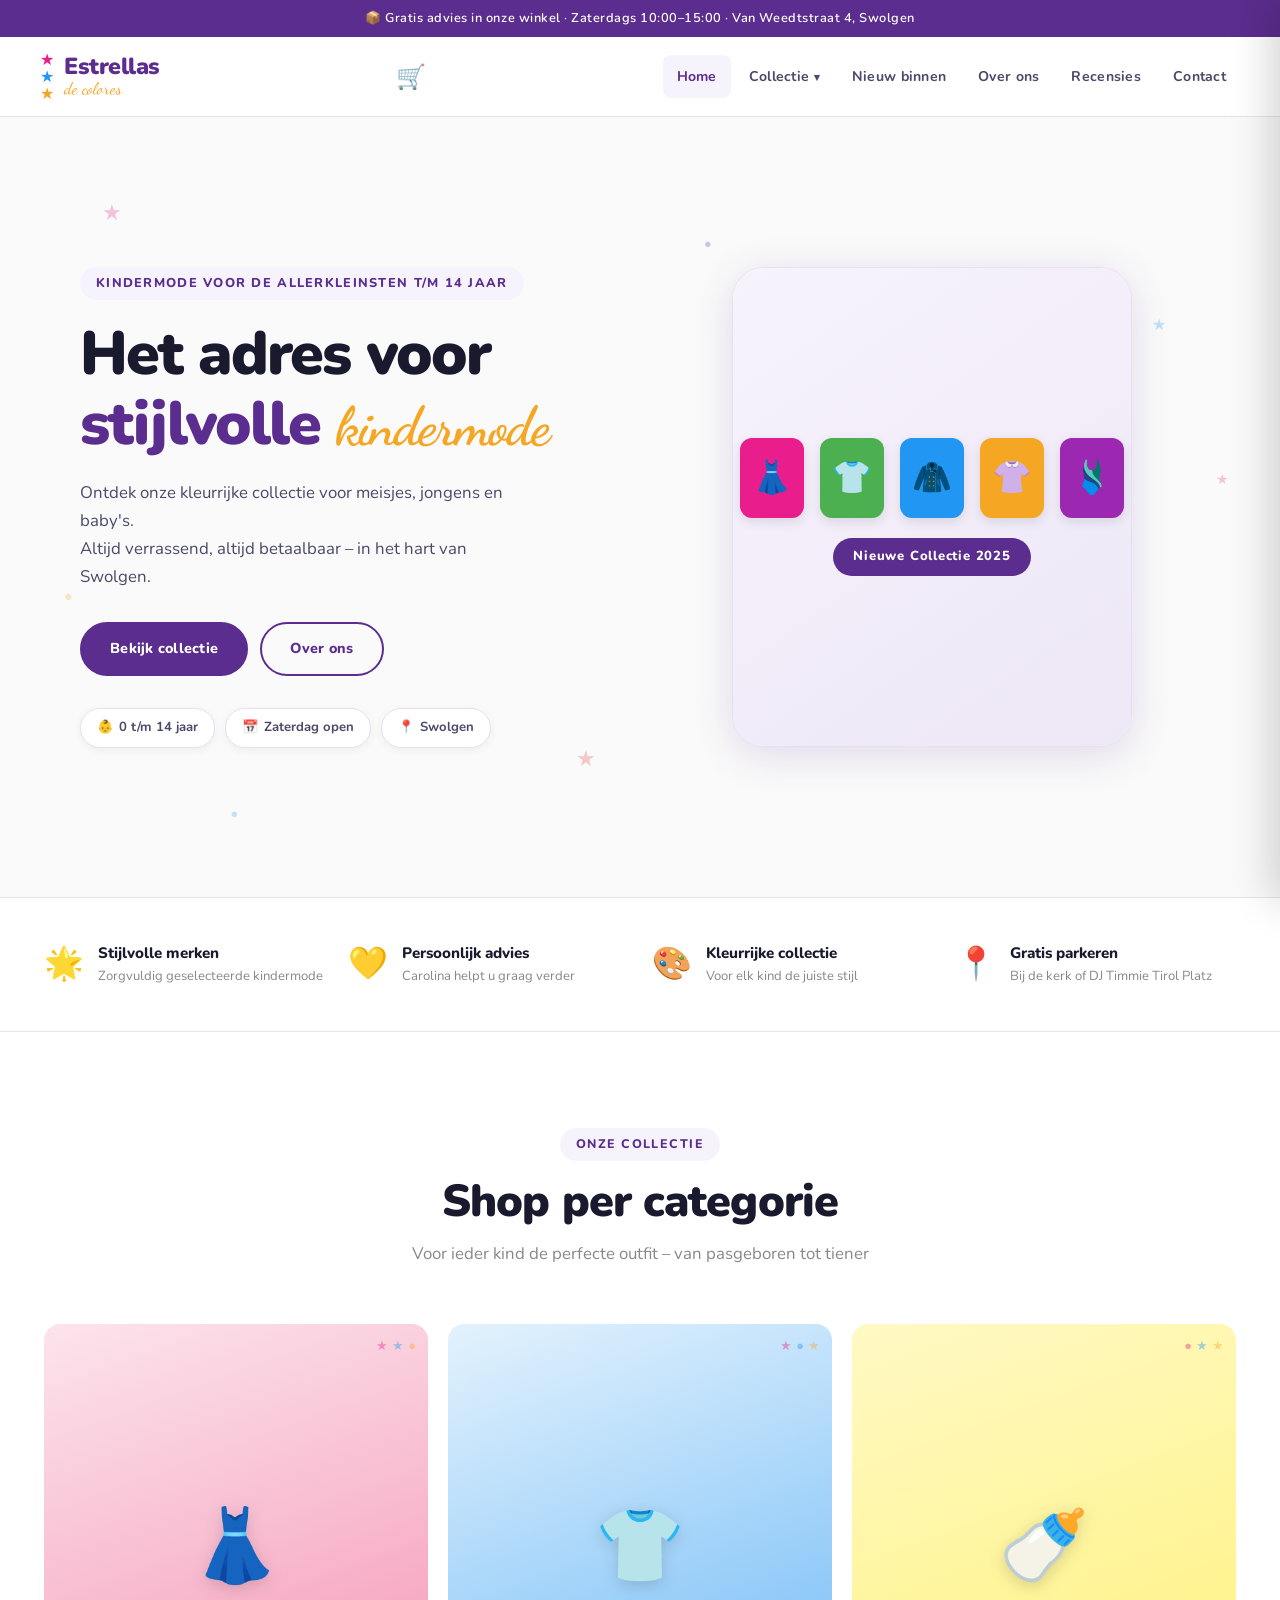
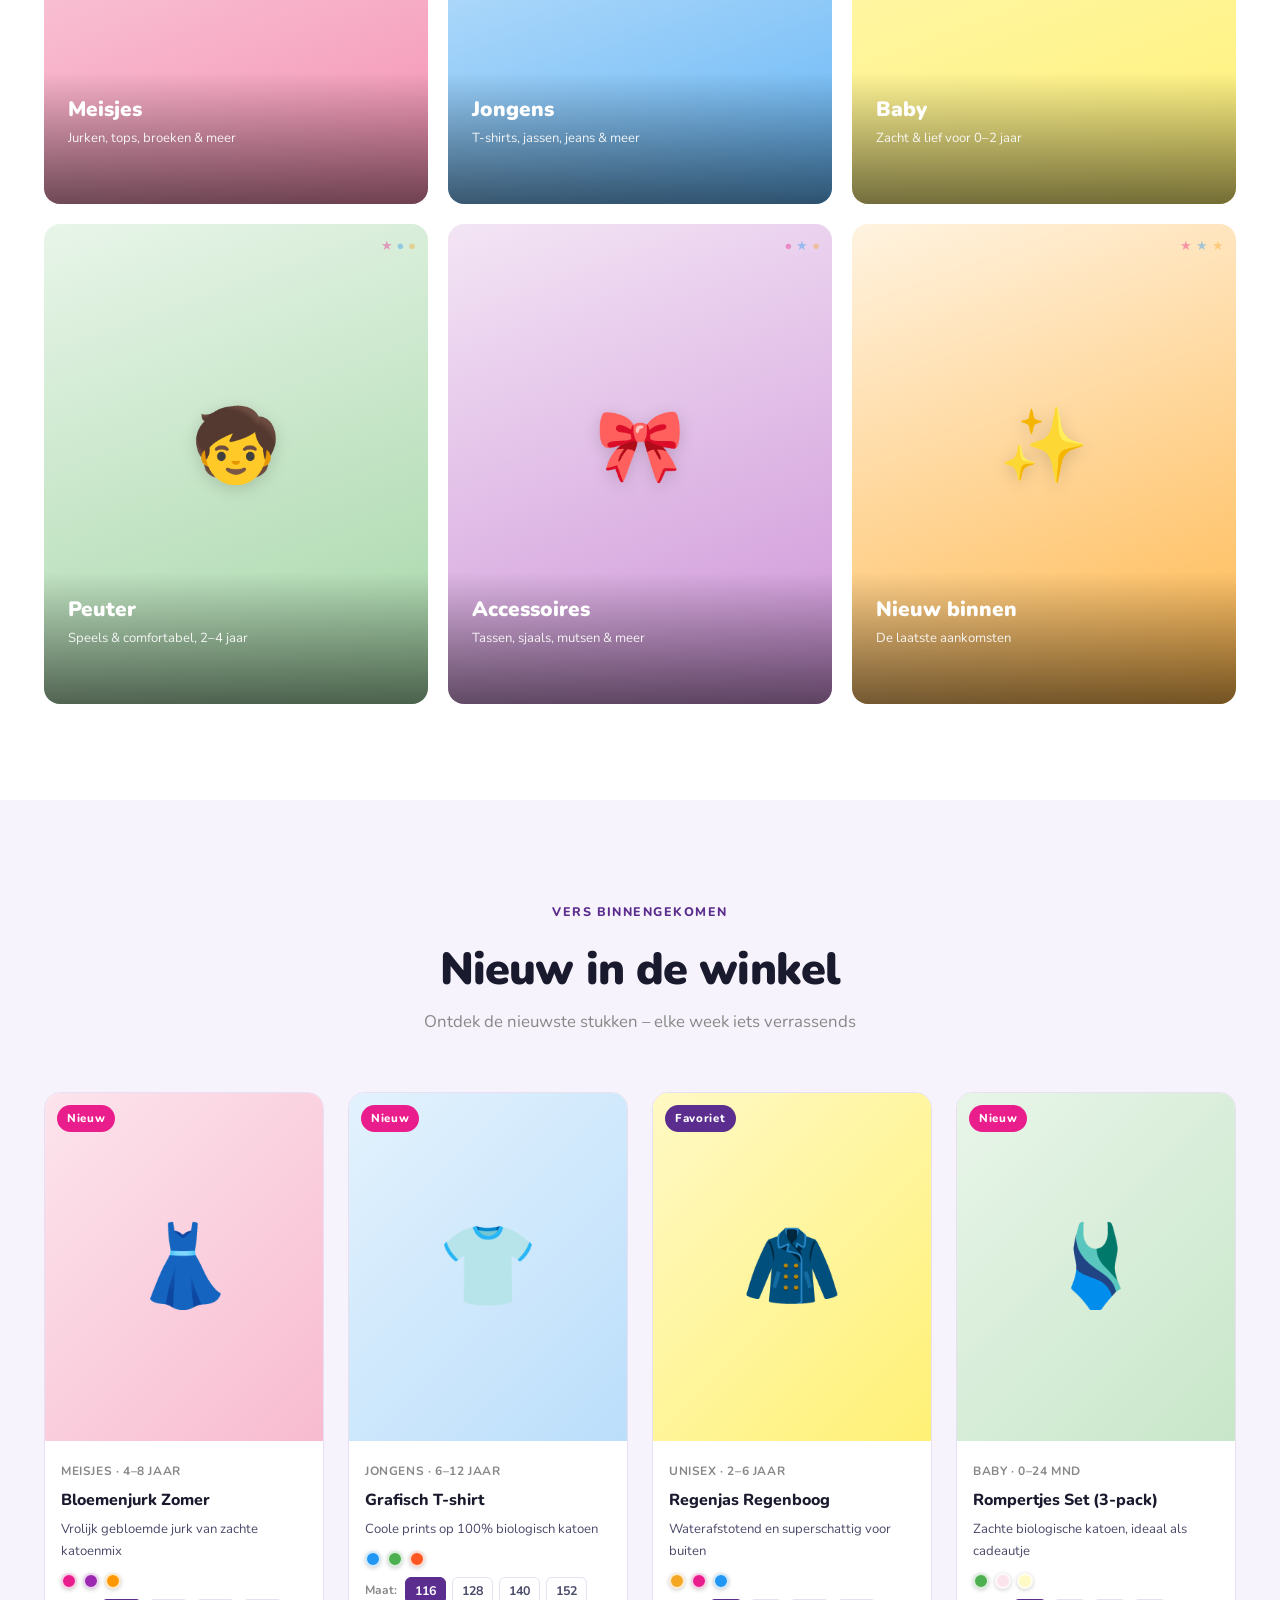
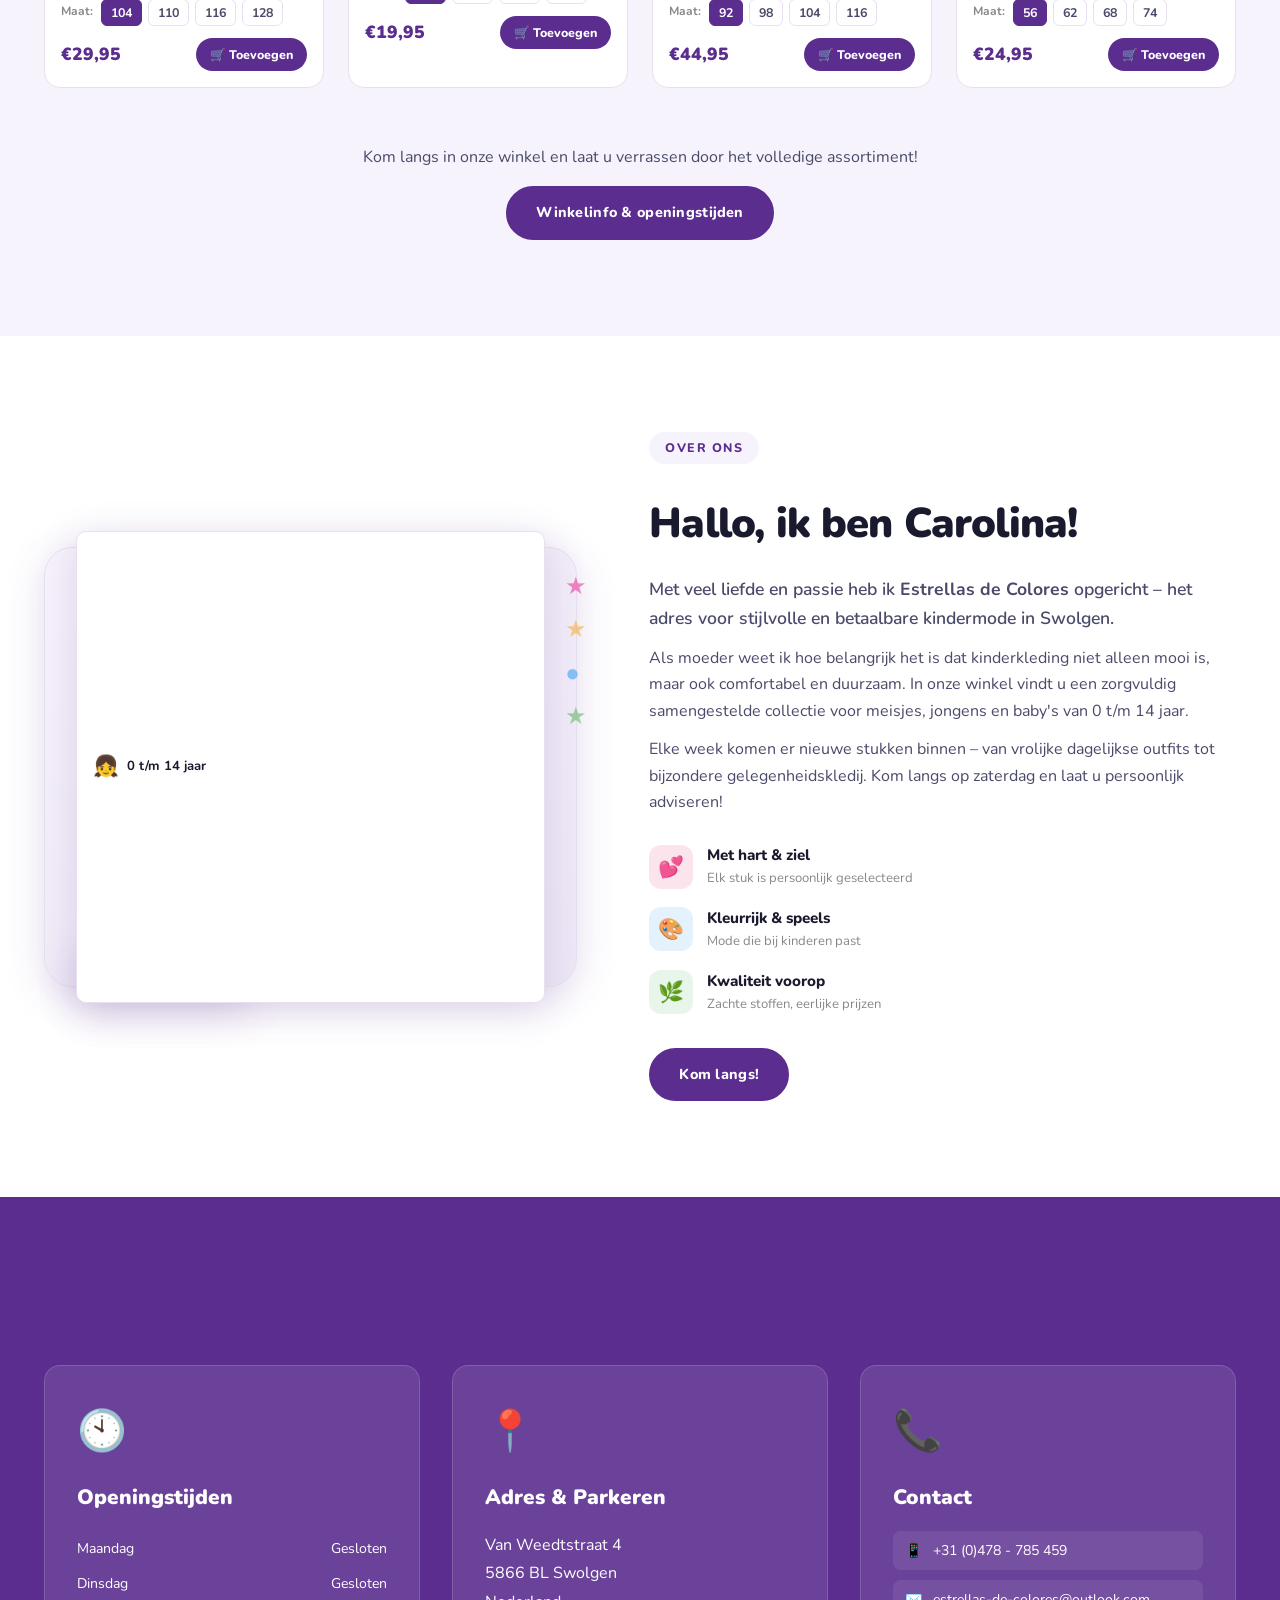
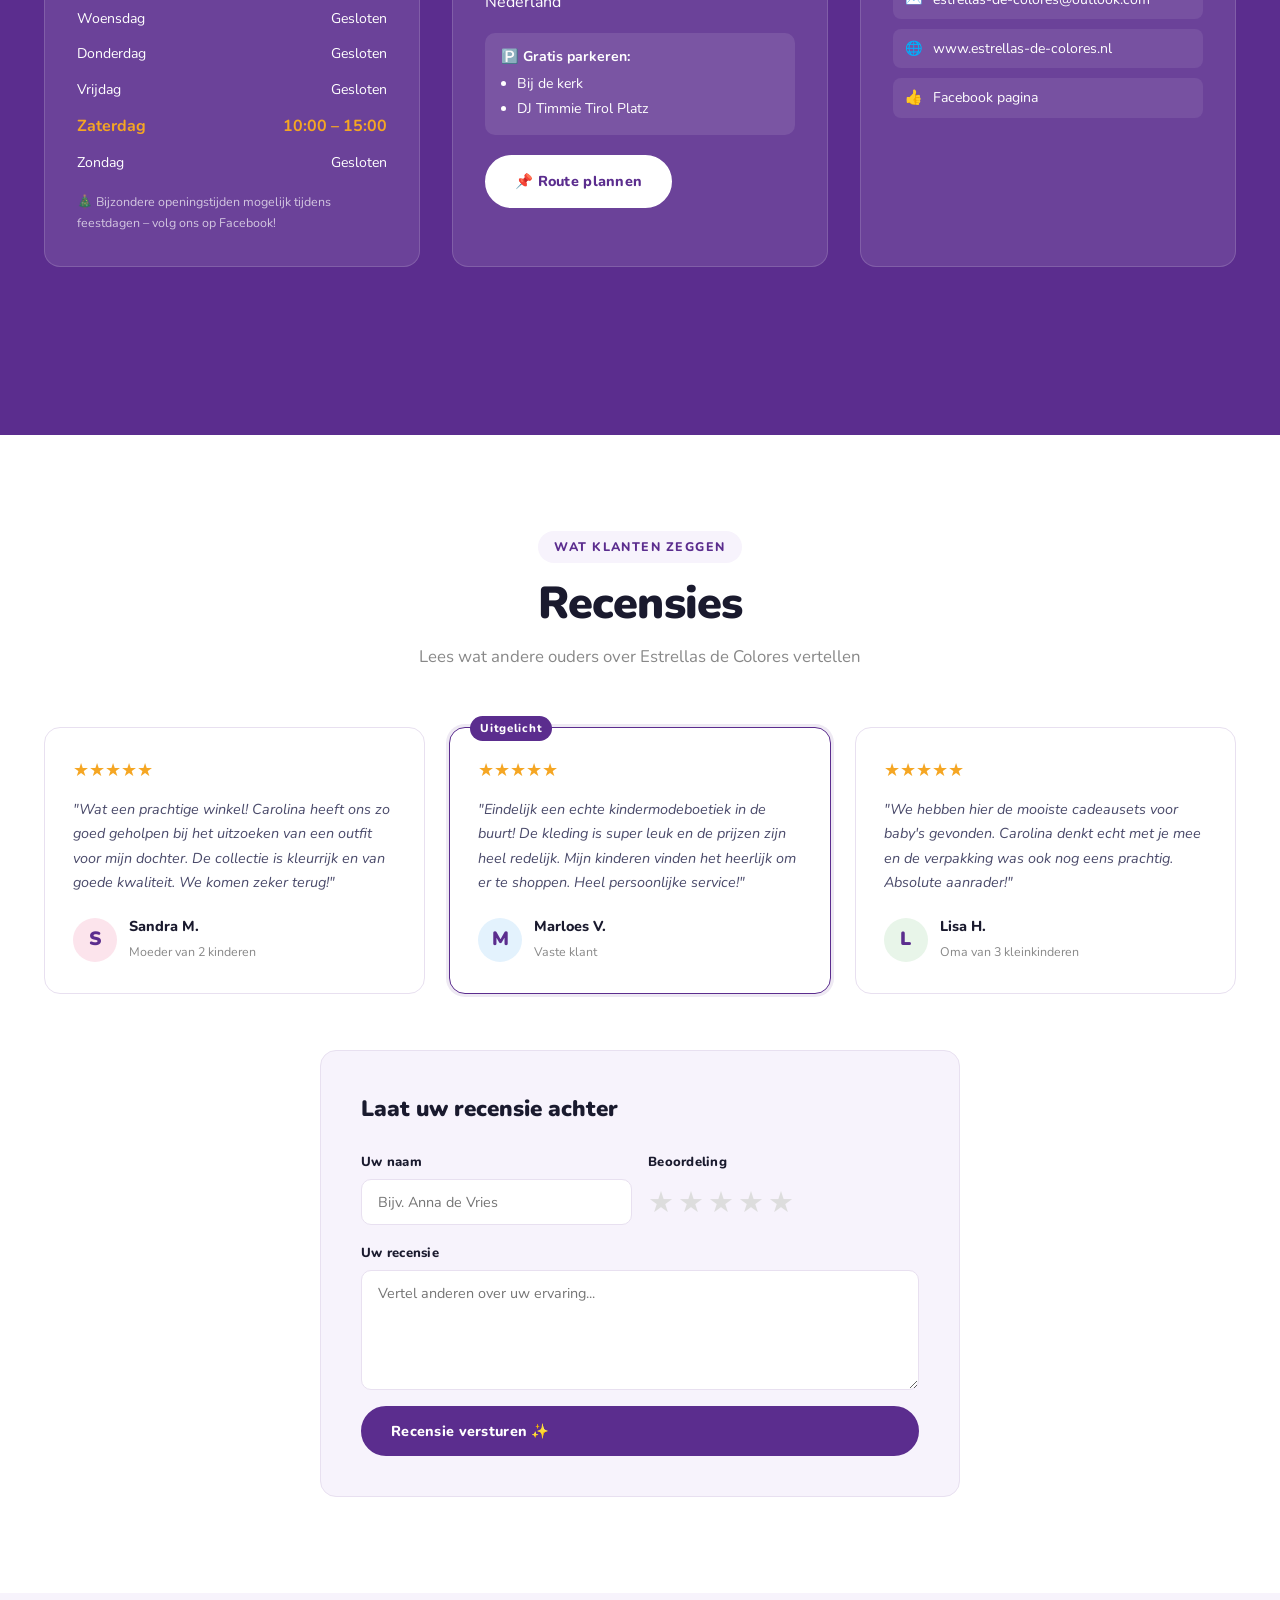
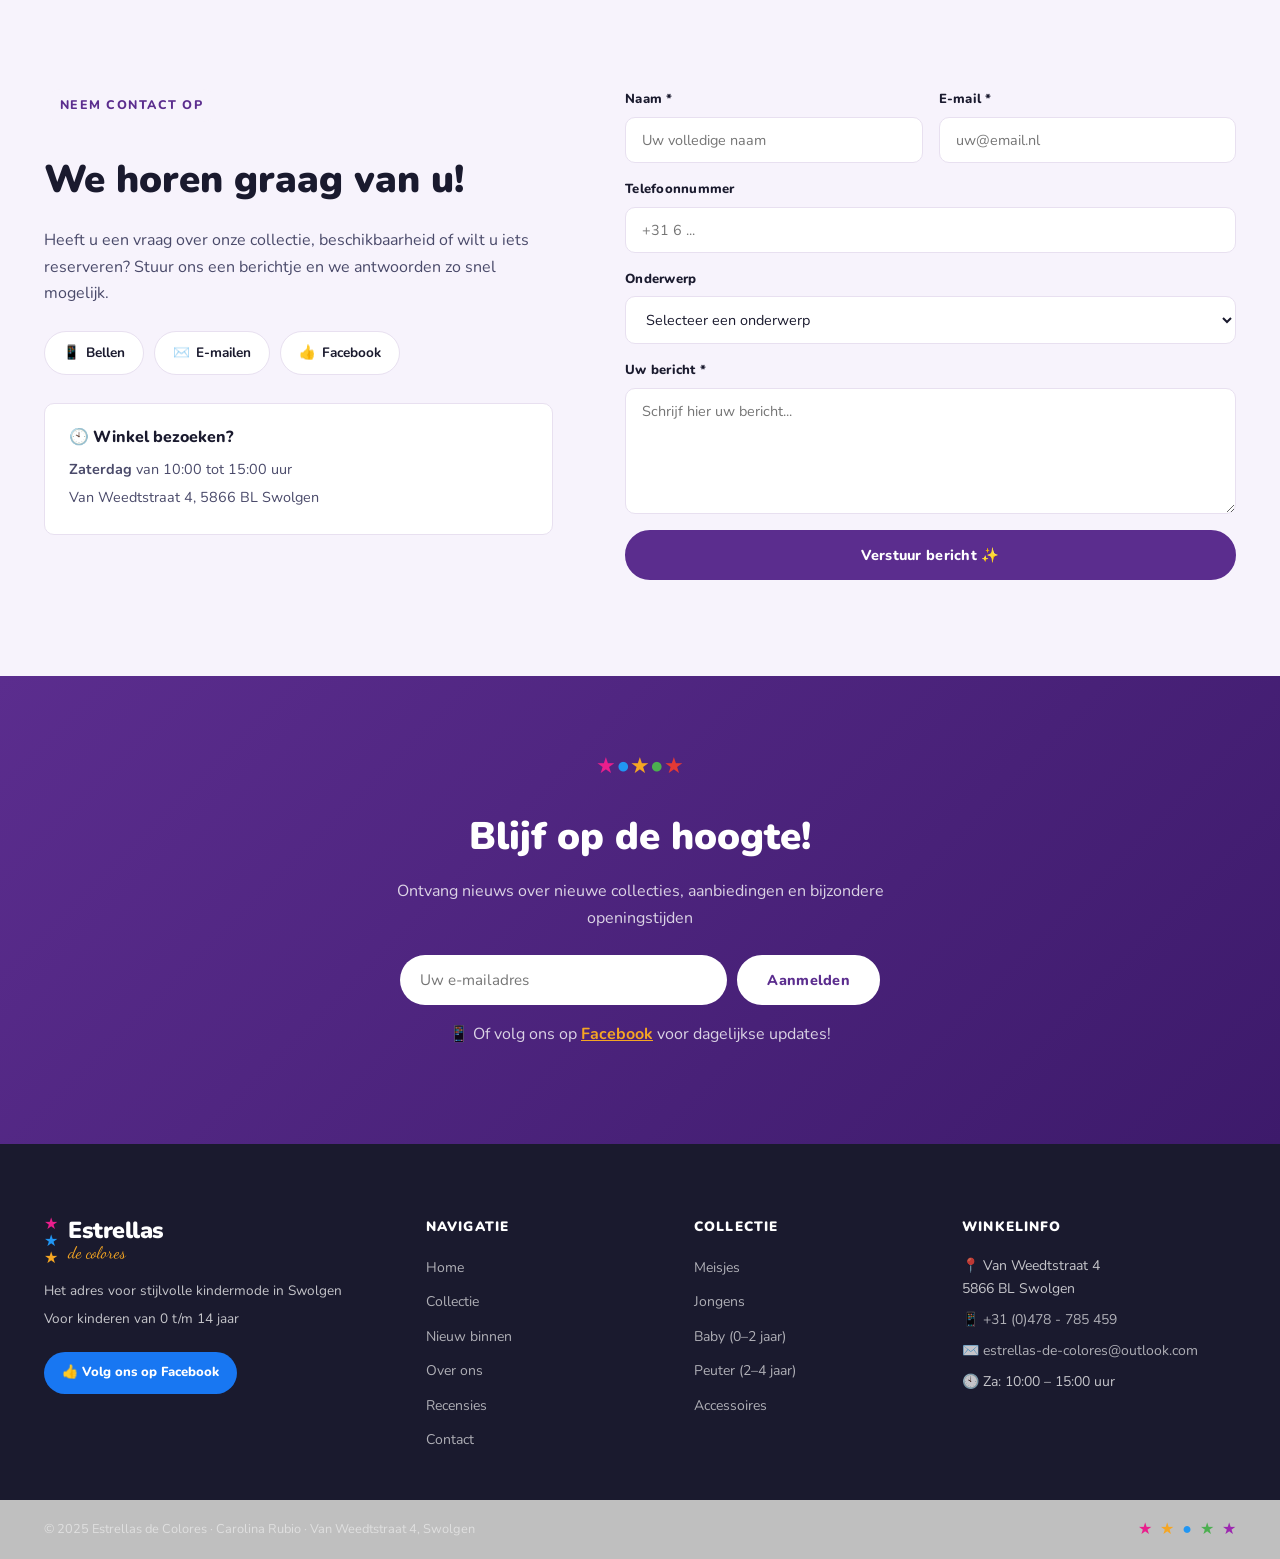
==== commit 0ad2ae03: "Add full e-commerce shopping cart and Mollie checkout - Cart icon with live badge counter in navbar " ====
--- a/index.html
+++ b/index.html
@@ -33,9 +33,15 @@
         </div>
       </a>
 
-      <button class="hamburger" id="hamburger" aria-label="Menu openen">
-        <span></span><span></span><span></span>
-      </button>
+      <div class="navbar-right">
+        <button class="cart-btn" id="cartBtn" aria-label="Winkelmandje openen">
+          🛒
+          <span class="cart-badge" id="cartBadge" style="display:none">0</span>
+        </button>
+        <button class="hamburger" id="hamburger" aria-label="Menu openen">
+          <span></span><span></span><span></span>
+        </button>
+      </div>
 
       <ul class="nav-links" id="navLinks">
         <li><a href="#home" class="nav-link active">Home</a></li>
@@ -238,7 +244,13 @@
         <p>Ontdek de nieuwste stukken – elke week iets verrassends</p>
       </div>
       <div class="products-grid">
-        <div class="product-card">
+
+        <!-- Product 1 -->
+        <div class="product-card"
+             data-id="p1"
+             data-name="Bloemenjurk Zomer"
+             data-price="29.95"
+             data-emoji="👗">
           <div class="product-img" style="background: linear-gradient(135deg, #fce4ec, #f8bbd0);">
             <span class="product-emoji">👗</span>
             <span class="product-badge new">Nieuw</span>
@@ -252,9 +264,28 @@
               <span class="color-dot" style="background:#9C27B0"></span>
               <span class="color-dot" style="background:#FF9800"></span>
             </div>
-          </div>
-        </div>
-        <div class="product-card">
+            <div class="product-sizes">
+              <span class="size-label">Maat:</span>
+              <button class="size-btn active" data-size="104">104</button>
+              <button class="size-btn" data-size="110">110</button>
+              <button class="size-btn" data-size="116">116</button>
+              <button class="size-btn" data-size="128">128</button>
+            </div>
+            <div class="product-footer">
+              <span class="product-price">€29,95</span>
+              <button class="add-to-cart btn-cart" aria-label="Toevoegen aan winkelmandje">
+                🛒 Toevoegen
+              </button>
+            </div>
+          </div>
+        </div>
+
+        <!-- Product 2 -->
+        <div class="product-card"
+             data-id="p2"
+             data-name="Grafisch T-shirt"
+             data-price="19.95"
+             data-emoji="👕">
           <div class="product-img" style="background: linear-gradient(135deg, #e3f2fd, #bbdefb);">
             <span class="product-emoji">👕</span>
             <span class="product-badge new">Nieuw</span>
@@ -268,9 +299,28 @@
               <span class="color-dot" style="background:#4CAF50"></span>
               <span class="color-dot" style="background:#FF5722"></span>
             </div>
-          </div>
-        </div>
-        <div class="product-card">
+            <div class="product-sizes">
+              <span class="size-label">Maat:</span>
+              <button class="size-btn active" data-size="116">116</button>
+              <button class="size-btn" data-size="128">128</button>
+              <button class="size-btn" data-size="140">140</button>
+              <button class="size-btn" data-size="152">152</button>
+            </div>
+            <div class="product-footer">
+              <span class="product-price">€19,95</span>
+              <button class="add-to-cart btn-cart" aria-label="Toevoegen aan winkelmandje">
+                🛒 Toevoegen
+              </button>
+            </div>
+          </div>
+        </div>
+
+        <!-- Product 3 -->
+        <div class="product-card"
+             data-id="p3"
+             data-name="Regenjas Regenboog"
+             data-price="44.95"
+             data-emoji="🧥">
           <div class="product-img" style="background: linear-gradient(135deg, #fff9c4, #fff176);">
             <span class="product-emoji">🧥</span>
             <span class="product-badge">Favoriet</span>
@@ -284,11 +334,31 @@
               <span class="color-dot" style="background:#E91E8C"></span>
               <span class="color-dot" style="background:#2196F3"></span>
             </div>
-          </div>
-        </div>
-        <div class="product-card">
+            <div class="product-sizes">
+              <span class="size-label">Maat:</span>
+              <button class="size-btn active" data-size="92">92</button>
+              <button class="size-btn" data-size="98">98</button>
+              <button class="size-btn" data-size="104">104</button>
+              <button class="size-btn" data-size="116">116</button>
+            </div>
+            <div class="product-footer">
+              <span class="product-price">€44,95</span>
+              <button class="add-to-cart btn-cart" aria-label="Toevoegen aan winkelmandje">
+                🛒 Toevoegen
+              </button>
+            </div>
+          </div>
+        </div>
+
+        <!-- Product 4 -->
+        <div class="product-card"
+             data-id="p4"
+             data-name="Rompertjes Set (3-pack)"
+             data-price="24.95"
+             data-emoji="🩱">
           <div class="product-img" style="background: linear-gradient(135deg, #e8f5e9, #c8e6c9);">
             <span class="product-emoji">🩱</span>
+            <span class="product-badge new">Nieuw</span>
           </div>
           <div class="product-info">
             <span class="product-cat">Baby · 0–24 mnd</span>
@@ -299,8 +369,22 @@
               <span class="color-dot" style="background:#fce4ec"></span>
               <span class="color-dot" style="background:#fff9c4"></span>
             </div>
-          </div>
-        </div>
+            <div class="product-sizes">
+              <span class="size-label">Maat:</span>
+              <button class="size-btn active" data-size="56">56</button>
+              <button class="size-btn" data-size="62">62</button>
+              <button class="size-btn" data-size="68">68</button>
+              <button class="size-btn" data-size="74">74</button>
+            </div>
+            <div class="product-footer">
+              <span class="product-price">€24,95</span>
+              <button class="add-to-cart btn-cart" aria-label="Toevoegen aan winkelmandje">
+                🛒 Toevoegen
+              </button>
+            </div>
+          </div>
+        </div>
+
       </div>
       <div class="section-cta">
         <p>Kom langs in onze winkel en laat u verrassen door het volledige assortiment!</p>
@@ -709,6 +793,203 @@
   <!-- Back to top -->
   <button class="back-to-top" id="backToTop" aria-label="Terug naar boven">↑</button>
 
+  <!-- ============================================================
+       CART DRAWER
+  ============================================================ -->
+  <div class="cart-overlay" id="cartOverlay"></div>
+  <aside class="cart-drawer" id="cartDrawer" aria-label="Winkelmandje">
+    <div class="cart-drawer-header">
+      <h3>🛒 Winkelmandje</h3>
+      <button class="cart-close" id="cartClose" aria-label="Sluit winkelmandje">✕</button>
+    </div>
+    <div class="cart-body" id="cartBody">
+      <!-- items injected by JS -->
+    </div>
+    <div class="cart-drawer-footer" id="cartFooter" style="display:none">
+      <div class="cart-subtotal">
+        <span>Subtotaal</span>
+        <span id="cartSubtotal">€0,00</span>
+      </div>
+      <p class="cart-shipping-note">🚚 Verzending wordt berekend bij checkout</p>
+      <button class="btn btn-primary btn-full" id="checkoutBtn">
+        Naar afrekenen →
+      </button>
+    </div>
+  </aside>
+
+  <!-- ============================================================
+       CHECKOUT MODAL
+  ============================================================ -->
+  <div class="modal-overlay" id="checkoutOverlay"></div>
+  <div class="checkout-modal" id="checkoutModal" role="dialog" aria-modal="true" aria-label="Afrekenen">
+    <button class="modal-close" id="checkoutClose" aria-label="Sluit">✕</button>
+
+    <!-- Step 1: Gegevens -->
+    <div class="checkout-step" id="step1">
+      <div class="checkout-header">
+        <div class="step-indicator">
+          <span class="step active">1</span>
+          <span class="step-line"></span>
+          <span class="step">2</span>
+          <span class="step-line"></span>
+          <span class="step">3</span>
+        </div>
+        <h2>Uw gegevens</h2>
+      </div>
+      <form id="checkoutForm1">
+        <div class="form-row">
+          <div class="form-group">
+            <label for="chkFirstName">Voornaam *</label>
+            <input type="text" id="chkFirstName" placeholder="Anna" required />
+          </div>
+          <div class="form-group">
+            <label for="chkLastName">Achternaam *</label>
+            <input type="text" id="chkLastName" placeholder="de Vries" required />
+          </div>
+        </div>
+        <div class="form-group">
+          <label for="chkEmail">E-mailadres *</label>
+          <input type="email" id="chkEmail" placeholder="anna@email.nl" required />
+        </div>
+        <div class="form-group">
+          <label for="chkPhone">Telefoonnummer</label>
+          <input type="tel" id="chkPhone" placeholder="+31 6 ..." />
+        </div>
+        <div class="form-row">
+          <div class="form-group" style="flex:2">
+            <label for="chkStreet">Straat *</label>
+            <input type="text" id="chkStreet" placeholder="Hoofdstraat" required />
+          </div>
+          <div class="form-group" style="flex:1">
+            <label for="chkHouseNr">Huisnr *</label>
+            <input type="text" id="chkHouseNr" placeholder="12" required />
+          </div>
+        </div>
+        <div class="form-row">
+          <div class="form-group">
+            <label for="chkPostcode">Postcode *</label>
+            <input type="text" id="chkPostcode" placeholder="1234 AB" required />
+          </div>
+          <div class="form-group">
+            <label for="chkCity">Plaats *</label>
+            <input type="text" id="chkCity" placeholder="Amsterdam" required />
+          </div>
+        </div>
+        <button type="submit" class="btn btn-primary btn-full">
+          Verder naar betaling →
+        </button>
+      </form>
+    </div>
+
+    <!-- Step 2: Betaling -->
+    <div class="checkout-step" id="step2" style="display:none">
+      <div class="checkout-header">
+        <div class="step-indicator">
+          <span class="step done">✓</span>
+          <span class="step-line active"></span>
+          <span class="step active">2</span>
+          <span class="step-line"></span>
+          <span class="step">3</span>
+        </div>
+        <h2>Betaalwijze kiezen</h2>
+      </div>
+
+      <div class="order-summary" id="orderSummary"></div>
+
+      <div class="payment-methods">
+        <p class="payment-label">Kies uw betaalwijze:</p>
+        <div class="payment-grid">
+          <label class="payment-option">
+            <input type="radio" name="payment" value="ideal" checked />
+            <span class="payment-card">
+              <span class="payment-icon ideal-icon">🏦</span>
+              <span class="payment-name">iDEAL</span>
+            </span>
+          </label>
+          <label class="payment-option">
+            <input type="radio" name="payment" value="creditcard" />
+            <span class="payment-card">
+              <span class="payment-icon">💳</span>
+              <span class="payment-name">Creditcard</span>
+            </span>
+          </label>
+          <label class="payment-option">
+            <input type="radio" name="payment" value="paypal" />
+            <span class="payment-card">
+              <span class="payment-icon">🅿️</span>
+              <span class="payment-name">PayPal</span>
+            </span>
+          </label>
+          <label class="payment-option">
+            <input type="radio" name="payment" value="klarna" />
+            <span class="payment-card">
+              <span class="payment-icon">🟣</span>
+              <span class="payment-name">Klarna</span>
+            </span>
+          </label>
+        </div>
+
+        <!-- iDEAL bank selector -->
+        <div class="ideal-banks" id="idealBanks">
+          <label for="bankSelect">Selecteer uw bank:</label>
+          <select id="bankSelect">
+            <option value="">-- Kies uw bank --</option>
+            <option value="ABNANL2A">ABN AMRO</option>
+            <option value="ASNBNL21">ASN Bank</option>
+            <option value="BUNQNL2A">bunq</option>
+            <option value="INGBNL2A">ING</option>
+            <option value="KNABNL2H">Knab</option>
+            <option value="NNBANL2G">Nationale-Nederlanden</option>
+            <option value="RABONL2U">Rabobank</option>
+            <option value="RBRBNL21">RegioBank</option>
+            <option value="REVOLT21">Revolut</option>
+            <option value="SNSBNL2A">SNS Bank</option>
+            <option value="TRIONL2U">Triodos Bank</option>
+          </select>
+        </div>
+      </div>
+
+      <div class="checkout-total-bar">
+        <span>Totaal te betalen</span>
+        <strong id="checkoutTotal">€0,00</strong>
+      </div>
+
+      <div class="mollie-notice">
+        <img src="https://www.mollie.com/external/icons/payment-methods/ideal.svg"
+             alt="iDEAL" width="32" onerror="this.style.display='none'" />
+        <p>
+          Betalingen worden veilig verwerkt via
+          <strong>Mollie</strong> – de meest gebruikte betaalprovider van Nederland.
+          <br/>
+          <span>🔒 SSL-beveiligd · PCI DSS compliant</span>
+        </p>
+      </div>
+
+      <div style="display:flex; gap:12px; flex-wrap:wrap;">
+        <button class="btn btn-outline" id="backToStep1">← Terug</button>
+        <button class="btn btn-primary" id="payNowBtn" style="flex:1">
+          Nu betalen 🔒
+        </button>
+      </div>
+    </div>
+
+    <!-- Step 3: Bevestiging -->
+    <div class="checkout-step" id="step3" style="display:none">
+      <div class="confirmation-icon">✅</div>
+      <h2>Bestelling geplaatst!</h2>
+      <p class="confirm-text">
+        Bedankt voor uw bestelling bij <strong>Estrellas de Colores</strong>!<br/>
+        U ontvangt een bevestiging per e-mail. Wij verwerken uw bestelling zo snel mogelijk.
+      </p>
+      <div class="confirm-details" id="confirmDetails"></div>
+      <p class="confirm-sub">
+        Vragen? Bel <a href="tel:+31478785459">+31 (0)478 - 785 459</a>
+        of mail naar <a href="mailto:estrellas-de-colores@outlook.com">estrellas-de-colores@outlook.com</a>
+      </p>
+      <button class="btn btn-primary btn-full" id="confirmDone">Terug naar de winkel</button>
+    </div>
+  </div>
+
   <script src="script.js"></script>
 </body>
 </html>
--- a/styles.css
+++ b/styles.css
@@ -885,3 +885,364 @@
   .section-header h2 { font-size: 1.7rem; }
   .review-form-wrapper { padding: 24px; }
 }
+
+
+/* ============================================================
+   CART & CHECKOUT – Added for e-commerce
+   ============================================================ */
+
+/* ── Navbar cart button ───────────────────────────────────── */
+.navbar-right { display: flex; align-items: center; gap: 4px; }
+.cart-btn {
+  position: relative;
+  background: none;
+  border: none;
+  cursor: pointer;
+  font-size: 1.5rem;
+  padding: 8px 12px;
+  border-radius: 10px;
+  transition: background var(--transition);
+  line-height: 1;
+}
+.cart-btn:hover { background: var(--light); }
+.cart-badge {
+  position: absolute;
+  top: 2px; right: 4px;
+  background: var(--pink);
+  color: #fff;
+  font-size: .65rem;
+  font-weight: 900;
+  min-width: 18px; height: 18px;
+  border-radius: 50%;
+  display: flex; align-items: center; justify-content: center;
+  pointer-events: none;
+}
+
+
+/* ── Product sizes & footer ───────────────────────────────── */
+.product-sizes {
+  display: flex;
+  align-items: center;
+  gap: 6px;
+  flex-wrap: wrap;
+  margin: 10px 0 12px;
+}
+.size-label { font-size: .75rem; font-weight: 700; color: var(--text-light); margin-right: 2px; }
+.size-btn {
+  padding: 4px 9px;
+  border: 1.5px solid var(--border);
+  border-radius: 6px;
+  background: var(--white);
+  font-family: var(--font-main);
+  font-size: .78rem;
+  font-weight: 700;
+  cursor: pointer;
+  transition: all .15s;
+  color: var(--text-mid);
+}
+.size-btn:hover { border-color: var(--purple); color: var(--purple); }
+.size-btn.active { border-color: var(--purple); background: var(--purple); color: #fff; }
+
+.product-footer {
+  display: flex;
+  align-items: center;
+  justify-content: space-between;
+  gap: 8px;
+  margin-top: 4px;
+}
+.product-price { font-size: 1.1rem; font-weight: 900; color: var(--purple); }
+.btn-cart {
+  background: var(--purple);
+  color: #fff;
+  border: none;
+  border-radius: 50px;
+  padding: 8px 14px;
+  font-family: var(--font-main);
+  font-size: .78rem;
+  font-weight: 800;
+  cursor: pointer;
+  transition: all .2s;
+  white-space: nowrap;
+}
+.btn-cart:hover { background: var(--purple-dark); transform: translateY(-1px); }
+
+
+/* ── Cart Overlay & Drawer ────────────────────────────────── */
+.cart-overlay, .modal-overlay {
+  display: none;
+  position: fixed; inset: 0;
+  background: rgba(0,0,0,.45);
+  z-index: 1100;
+  backdrop-filter: blur(2px);
+}
+.cart-overlay.open, .modal-overlay.open { display: block; }
+
+.cart-drawer {
+  position: fixed;
+  top: 0; right: 0; bottom: 0;
+  width: 400px; max-width: 96vw;
+  background: var(--white);
+  z-index: 1200;
+  display: flex;
+  flex-direction: column;
+  transform: translateX(100%);
+  transition: transform .35s cubic-bezier(.4,0,.2,1);
+  box-shadow: -8px 0 40px rgba(0,0,0,.18);
+}
+.cart-drawer.open { transform: translateX(0); }
+
+.cart-drawer-header {
+  display: flex;
+  align-items: center;
+  justify-content: space-between;
+  padding: 20px 24px;
+  border-bottom: 1.5px solid var(--border);
+}
+.cart-drawer-header h3 { font-size: 1.1rem; font-weight: 900; }
+.cart-close {
+  background: var(--grey);
+  border: none;
+  width: 32px; height: 32px;
+  border-radius: 50%;
+  font-size: 1rem;
+  cursor: pointer;
+  display: flex; align-items: center; justify-content: center;
+  transition: background .15s;
+}
+.cart-close:hover { background: var(--border); }
+
+.cart-body { flex: 1; overflow-y: auto; padding: 16px; }
+
+.cart-empty {
+  text-align: center;
+  padding: 48px 24px;
+  color: var(--text-light);
+}
+.cart-empty span { font-size: 3rem; display: block; margin-bottom: 12px; }
+.cart-empty p { font-size: .9rem; margin-bottom: 4px; }
+
+.cart-item {
+  display: flex;
+  align-items: flex-start;
+  gap: 12px;
+  padding: 14px 0;
+  border-bottom: 1px solid var(--border);
+}
+.cart-item:last-child { border-bottom: none; }
+.cart-item-emoji { font-size: 2.2rem; width: 48px; text-align: center; flex-shrink: 0; }
+.cart-item-info { flex: 1; }
+.cart-item-info strong { display: block; font-size: .9rem; font-weight: 800; margin-bottom: 2px; }
+.cart-item-size { font-size: .75rem; color: var(--text-light); display: block; margin-bottom: 8px; }
+.cart-item-qty { display: flex; align-items: center; gap: 10px; }
+.qty-btn {
+  width: 28px; height: 28px;
+  background: var(--grey);
+  border: none;
+  border-radius: 50%;
+  font-size: 1rem; font-weight: 700;
+  cursor: pointer;
+  display: flex; align-items: center; justify-content: center;
+  transition: background .15s;
+}
+.qty-btn:hover { background: var(--border); }
+.cart-item-qty span { font-weight: 700; font-size: .95rem; min-width: 20px; text-align: center; }
+.cart-item-right { display: flex; flex-direction: column; align-items: flex-end; gap: 8px; }
+.cart-item-price { font-weight: 900; font-size: .95rem; color: var(--purple); }
+.cart-remove { background: none; border: none; font-size: 1rem; cursor: pointer; opacity: .5; transition: opacity .15s; }
+.cart-remove:hover { opacity: 1; }
+
+.cart-drawer-footer {
+  padding: 16px 24px 24px;
+  border-top: 1.5px solid var(--border);
+  background: var(--off-white);
+}
+.cart-subtotal {
+  display: flex;
+  justify-content: space-between;
+  font-weight: 800;
+  font-size: 1.05rem;
+  margin-bottom: 6px;
+}
+.cart-shipping-note { font-size: .78rem; color: var(--text-light); margin-bottom: 14px; }
+
+
+/* ── Checkout Modal ───────────────────────────────────────── */
+.checkout-modal {
+  position: fixed;
+  top: 50%; left: 50%;
+  transform: translate(-50%, -50%) scale(.96);
+  width: 580px; max-width: 96vw;
+  max-height: 90vh;
+  background: var(--white);
+  border-radius: var(--radius);
+  box-shadow: 0 24px 80px rgba(0,0,0,.25);
+  z-index: 1300;
+  overflow-y: auto;
+  padding: 40px;
+  opacity: 0;
+  visibility: hidden;
+  transition: all .3s cubic-bezier(.4,0,.2,1);
+}
+.checkout-modal.open { opacity: 1; visibility: visible; transform: translate(-50%, -50%) scale(1); }
+
+.modal-close {
+  position: absolute;
+  top: 16px; right: 16px;
+  background: var(--grey);
+  border: none;
+  width: 32px; height: 32px;
+  border-radius: 50%;
+  font-size: 1rem;
+  cursor: pointer;
+  display: flex; align-items: center; justify-content: center;
+  transition: background .15s;
+  z-index: 10;
+}
+.modal-close:hover { background: var(--border); }
+
+.checkout-header { margin-bottom: 28px; }
+.checkout-header h2 { font-size: 1.5rem; font-weight: 900; margin-top: 16px; }
+
+/* Step indicator */
+.step-indicator {
+  display: flex;
+  align-items: center;
+  gap: 0;
+  margin-bottom: 4px;
+}
+.step {
+  width: 32px; height: 32px;
+  border-radius: 50%;
+  background: var(--grey);
+  color: var(--text-light);
+  font-size: .8rem; font-weight: 900;
+  display: flex; align-items: center; justify-content: center;
+  flex-shrink: 0;
+  transition: all .2s;
+}
+.step.active { background: var(--purple); color: #fff; }
+.step.done   { background: var(--green);  color: #fff; }
+.step-line {
+  flex: 1;
+  height: 2px;
+  background: var(--grey);
+  transition: background .3s;
+}
+.step-line.active { background: var(--purple); }
+
+/* Order summary */
+.order-summary {
+  background: var(--light);
+  border-radius: var(--radius-sm);
+  padding: 16px;
+  margin-bottom: 24px;
+}
+.order-line {
+  display: flex;
+  justify-content: space-between;
+  font-size: .875rem;
+  padding: 6px 0;
+  border-bottom: 1px solid var(--border);
+}
+.order-line:last-child { border-bottom: none; }
+.order-line small { color: var(--text-light); }
+.order-shipping { font-weight: 700; }
+
+/* Payment methods */
+.payment-label { font-weight: 800; font-size: .88rem; margin-bottom: 12px; }
+.payment-grid {
+  display: grid;
+  grid-template-columns: repeat(2, 1fr);
+  gap: 10px;
+  margin-bottom: 16px;
+}
+.payment-option { cursor: pointer; }
+.payment-option input[type="radio"] { display: none; }
+.payment-card {
+  display: flex;
+  align-items: center;
+  gap: 10px;
+  padding: 12px 16px;
+  border: 2px solid var(--border);
+  border-radius: 10px;
+  transition: all .15s;
+  user-select: none;
+}
+.payment-option input:checked + .payment-card {
+  border-color: var(--purple);
+  background: var(--light);
+}
+.payment-icon { font-size: 1.4rem; }
+.payment-name { font-weight: 700; font-size: .9rem; }
+
+.ideal-banks {
+  margin-bottom: 16px;
+}
+.ideal-banks label { font-size: .82rem; font-weight: 800; display: block; margin-bottom: 6px; }
+.ideal-banks select {
+  width: 100%;
+  padding: 11px 14px;
+  border: 1.5px solid var(--border);
+  border-radius: 10px;
+  font-family: var(--font-main);
+  font-size: .9rem;
+  background: var(--white);
+  color: var(--text);
+  outline: none;
+}
+.ideal-banks select:focus { border-color: var(--purple); }
+
+.checkout-total-bar {
+  display: flex;
+  justify-content: space-between;
+  align-items: center;
+  padding: 14px 16px;
+  background: var(--purple);
+  color: #fff;
+  border-radius: 10px;
+  font-size: 1rem; font-weight: 700;
+  margin: 20px 0 16px;
+}
+.checkout-total-bar strong { font-size: 1.2rem; }
+
+.mollie-notice {
+  display: flex;
+  align-items: flex-start;
+  gap: 12px;
+  background: var(--light);
+  border: 1px solid var(--border);
+  border-radius: 10px;
+  padding: 12px 16px;
+  margin-bottom: 20px;
+}
+.mollie-notice p { font-size: .78rem; color: var(--text-mid); margin: 0; }
+.mollie-notice p span { font-size: .75rem; color: var(--text-light); }
+
+/* Confirmation */
+.confirmation-icon {
+  font-size: 4rem;
+  text-align: center;
+  margin-bottom: 16px;
+}
+.checkout-step h2 { font-size: 1.5rem; font-weight: 900; margin-bottom: 12px; text-align: center; }
+.confirm-text { text-align: center; color: var(--text-mid); margin-bottom: 20px; }
+.confirm-details {
+  background: var(--light);
+  border-radius: var(--radius-sm);
+  padding: 16px;
+  margin-bottom: 20px;
+}
+.confirm-row {
+  display: flex; justify-content: space-between;
+  font-size: .875rem;
+  padding: 6px 0;
+  border-bottom: 1px solid var(--border);
+}
+.confirm-row:last-child { border-bottom: none; }
+.confirm-sub { text-align: center; font-size: .8rem; color: var(--text-light); margin-bottom: 20px; }
+.confirm-sub a { color: var(--purple); font-weight: 700; }
+
+@media (max-width: 560px) {
+  .checkout-modal { padding: 24px 16px; }
+  .payment-grid   { grid-template-columns: 1fr 1fr; gap: 8px; }
+}
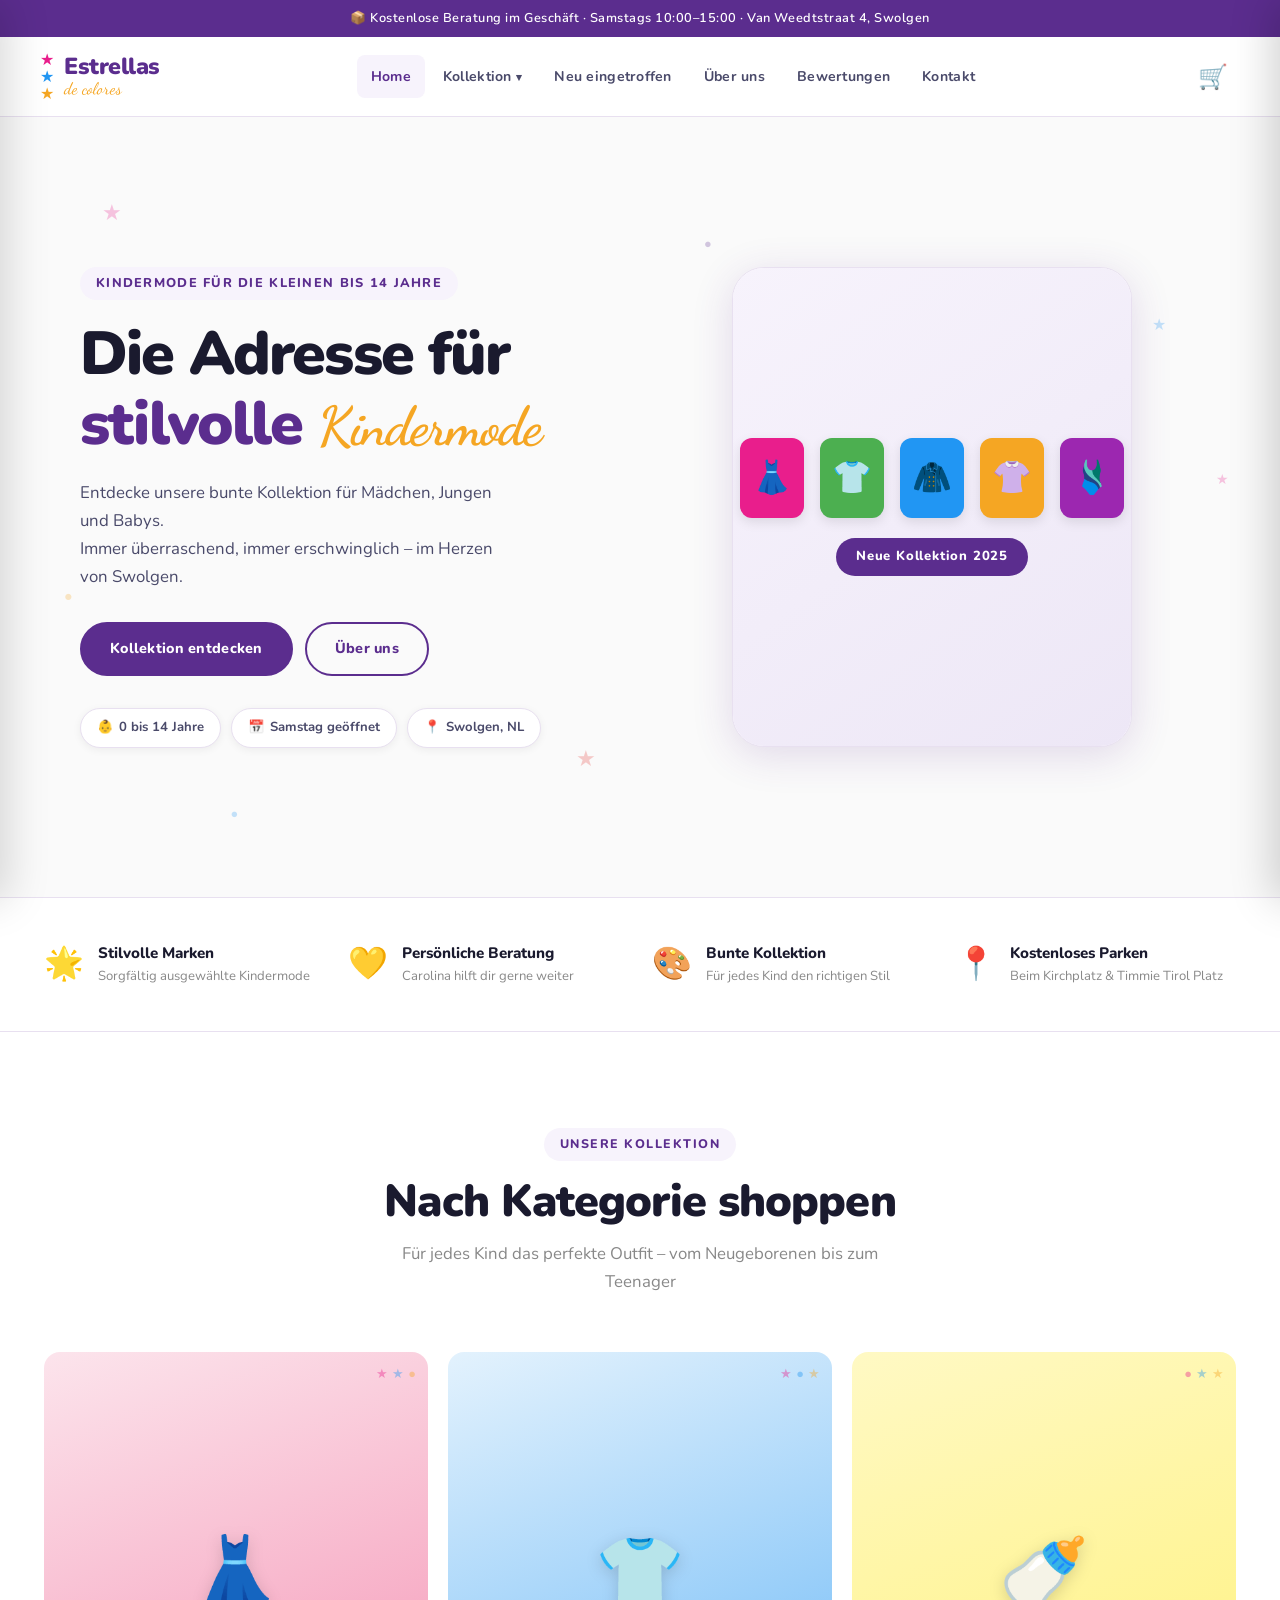
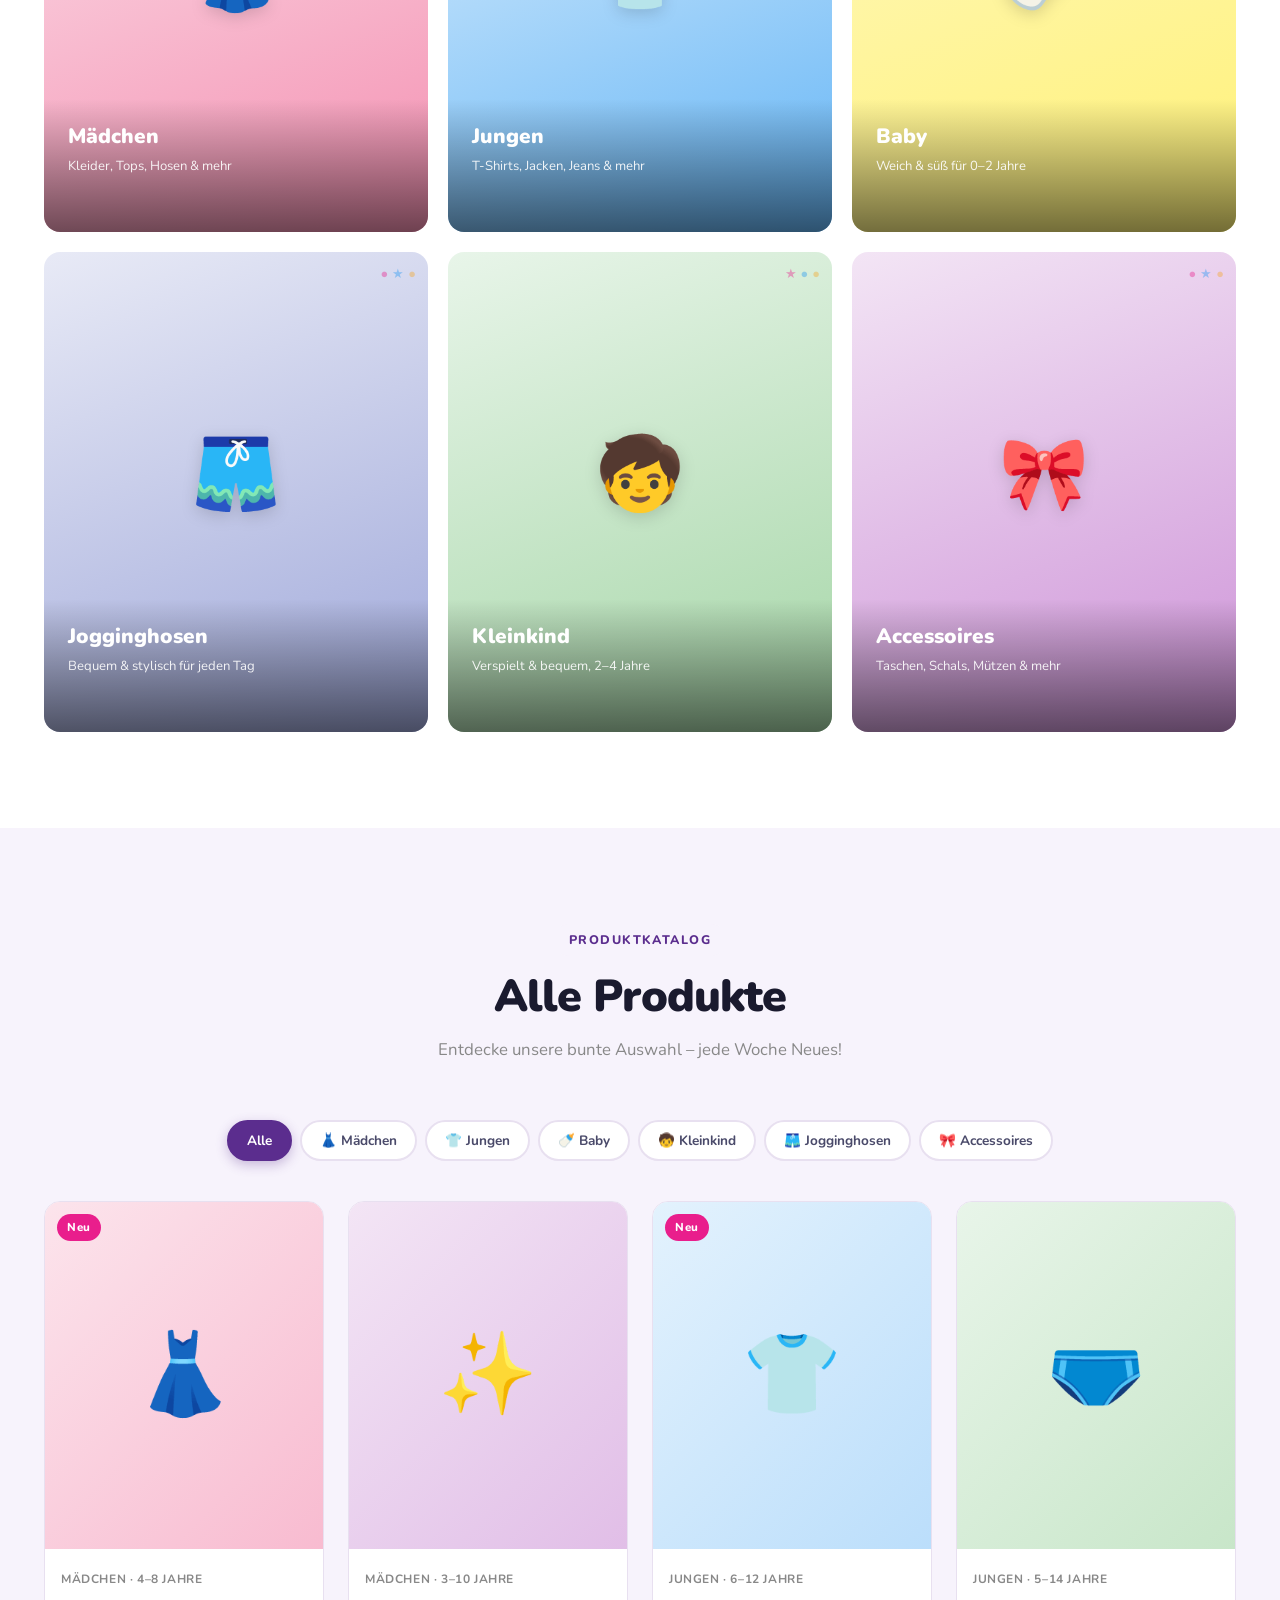
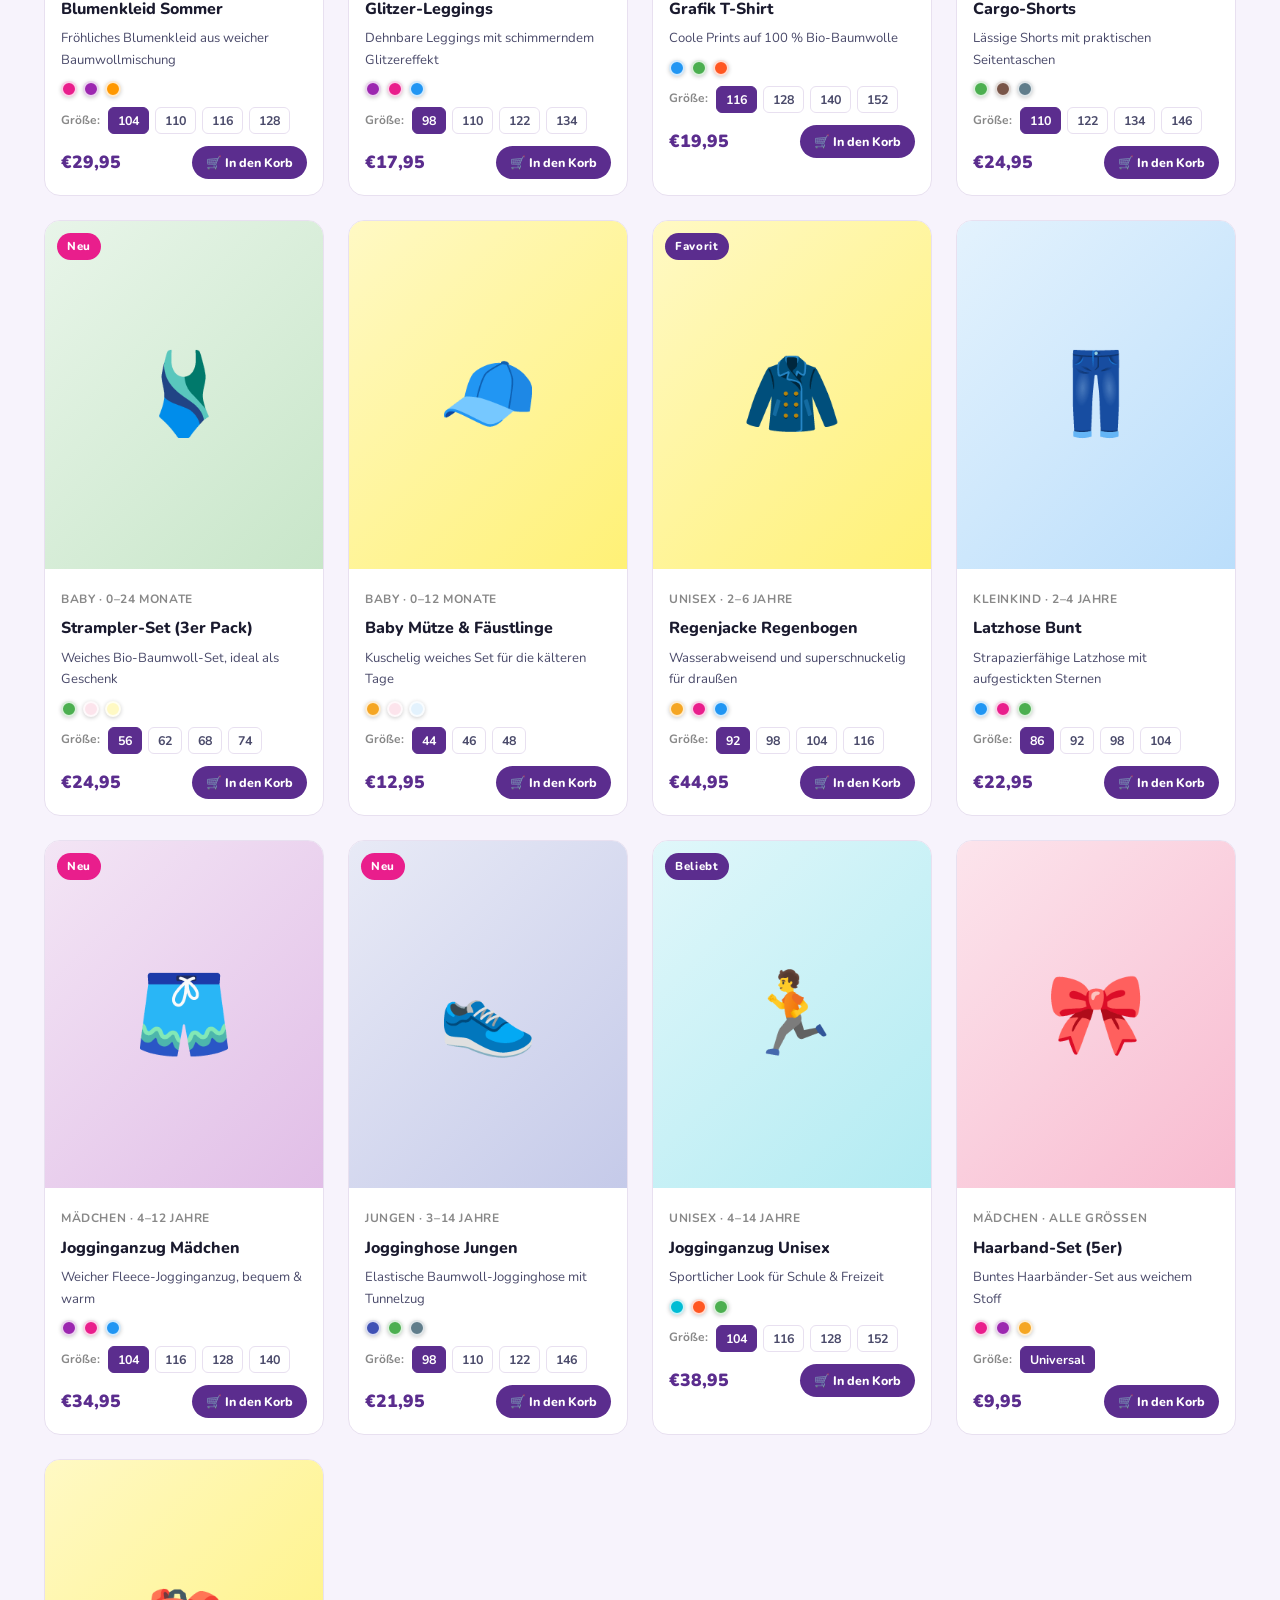
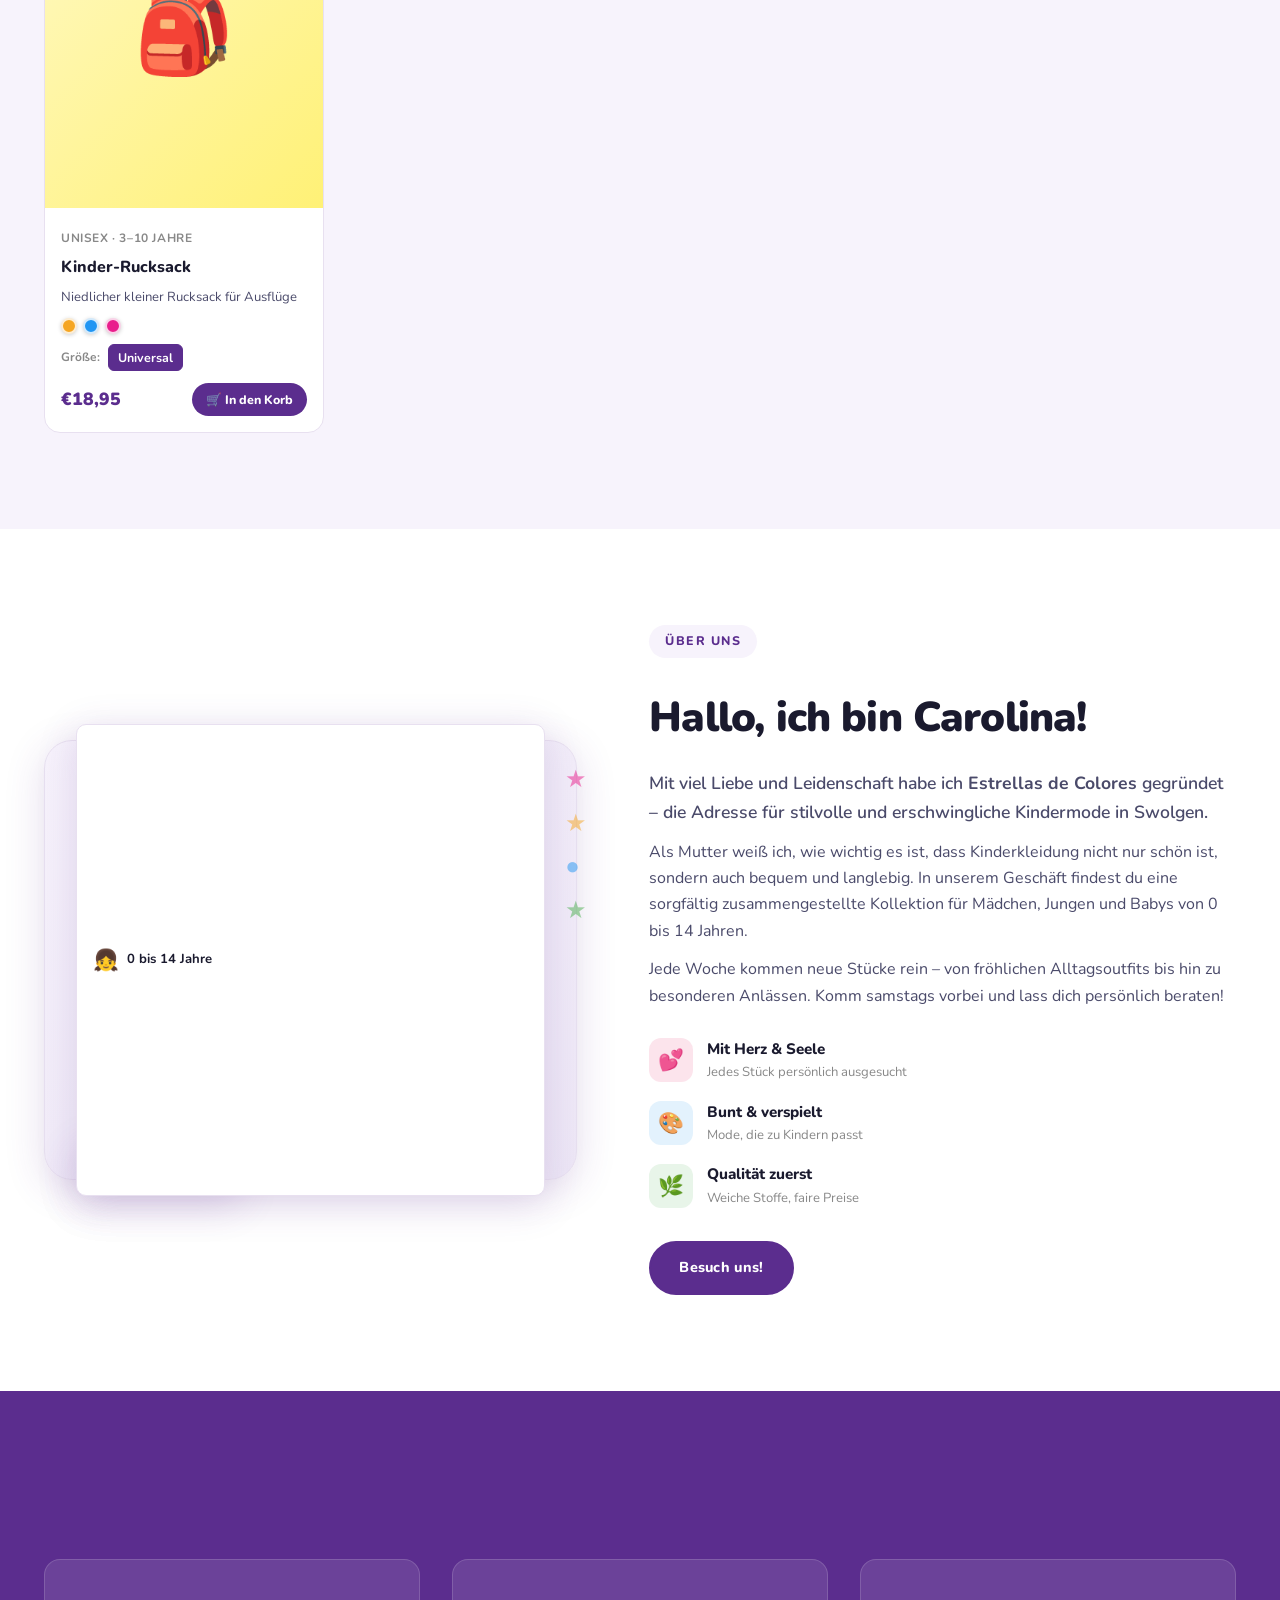
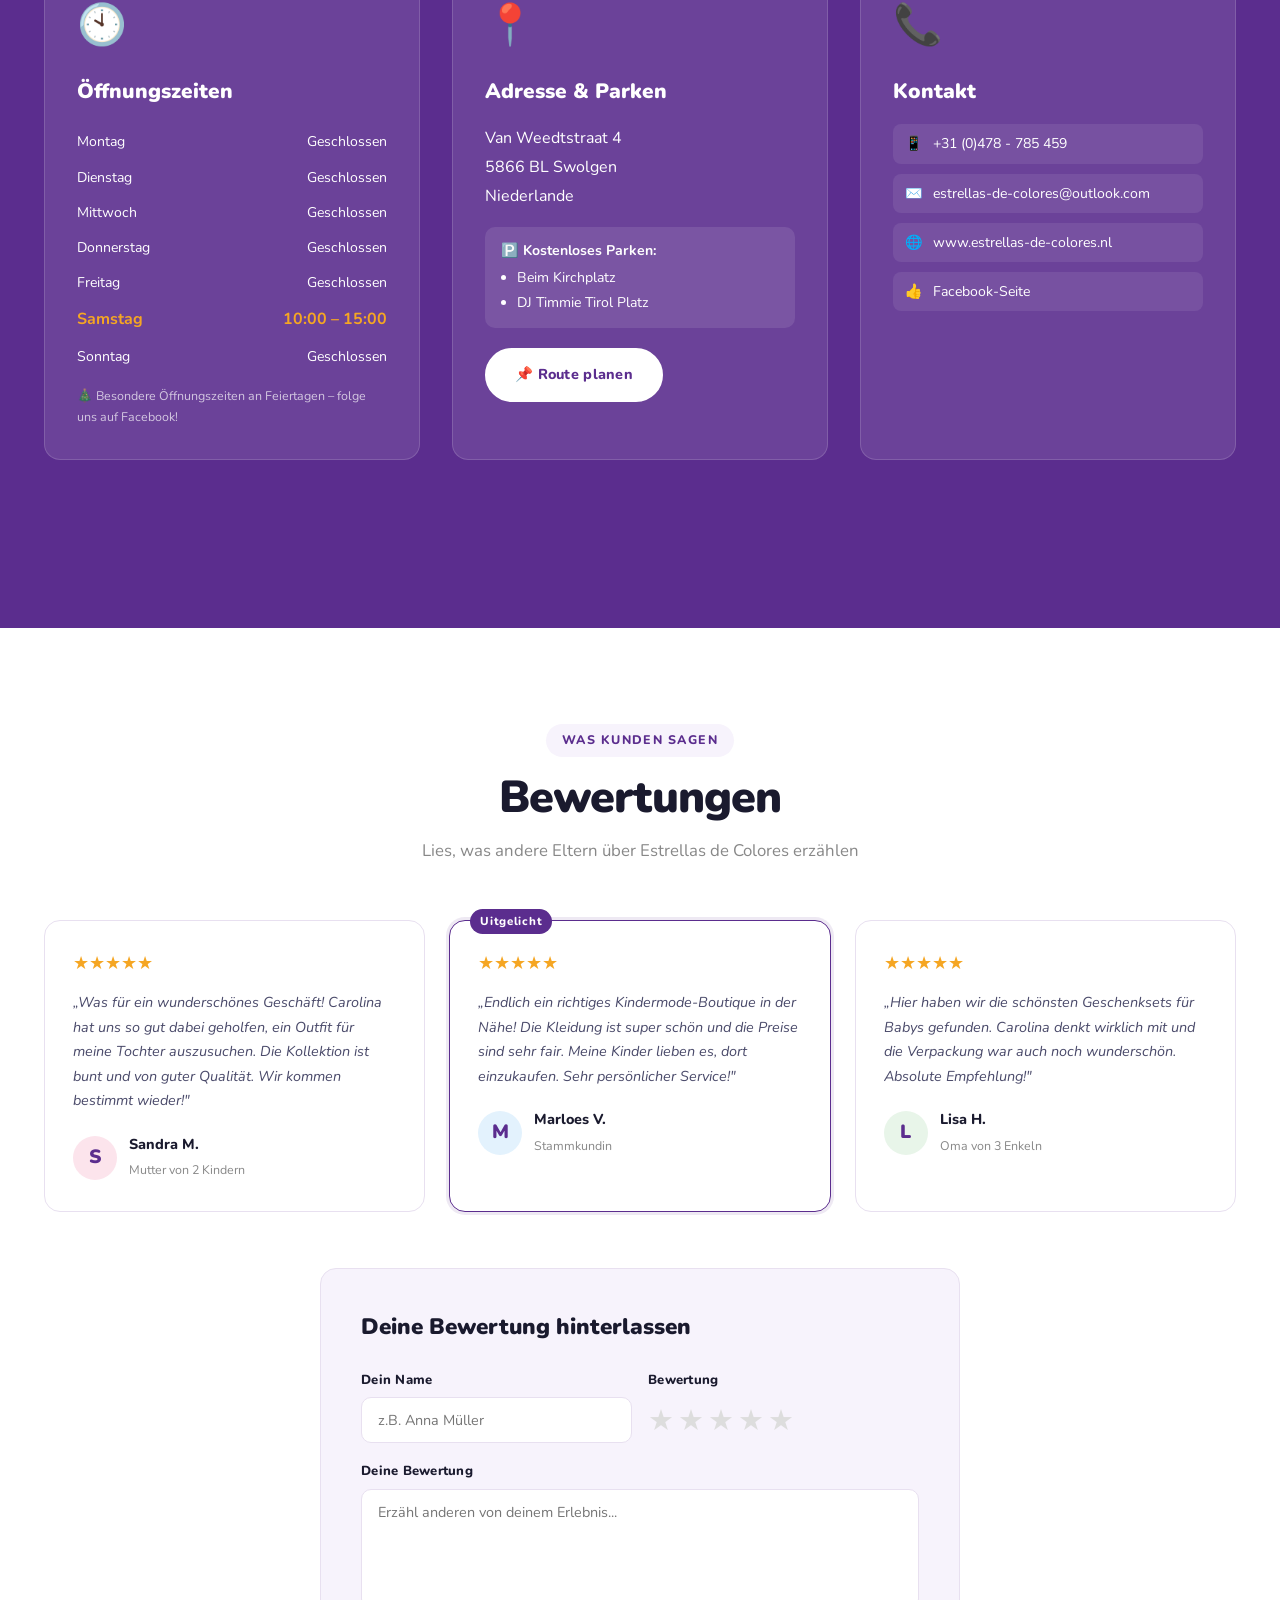
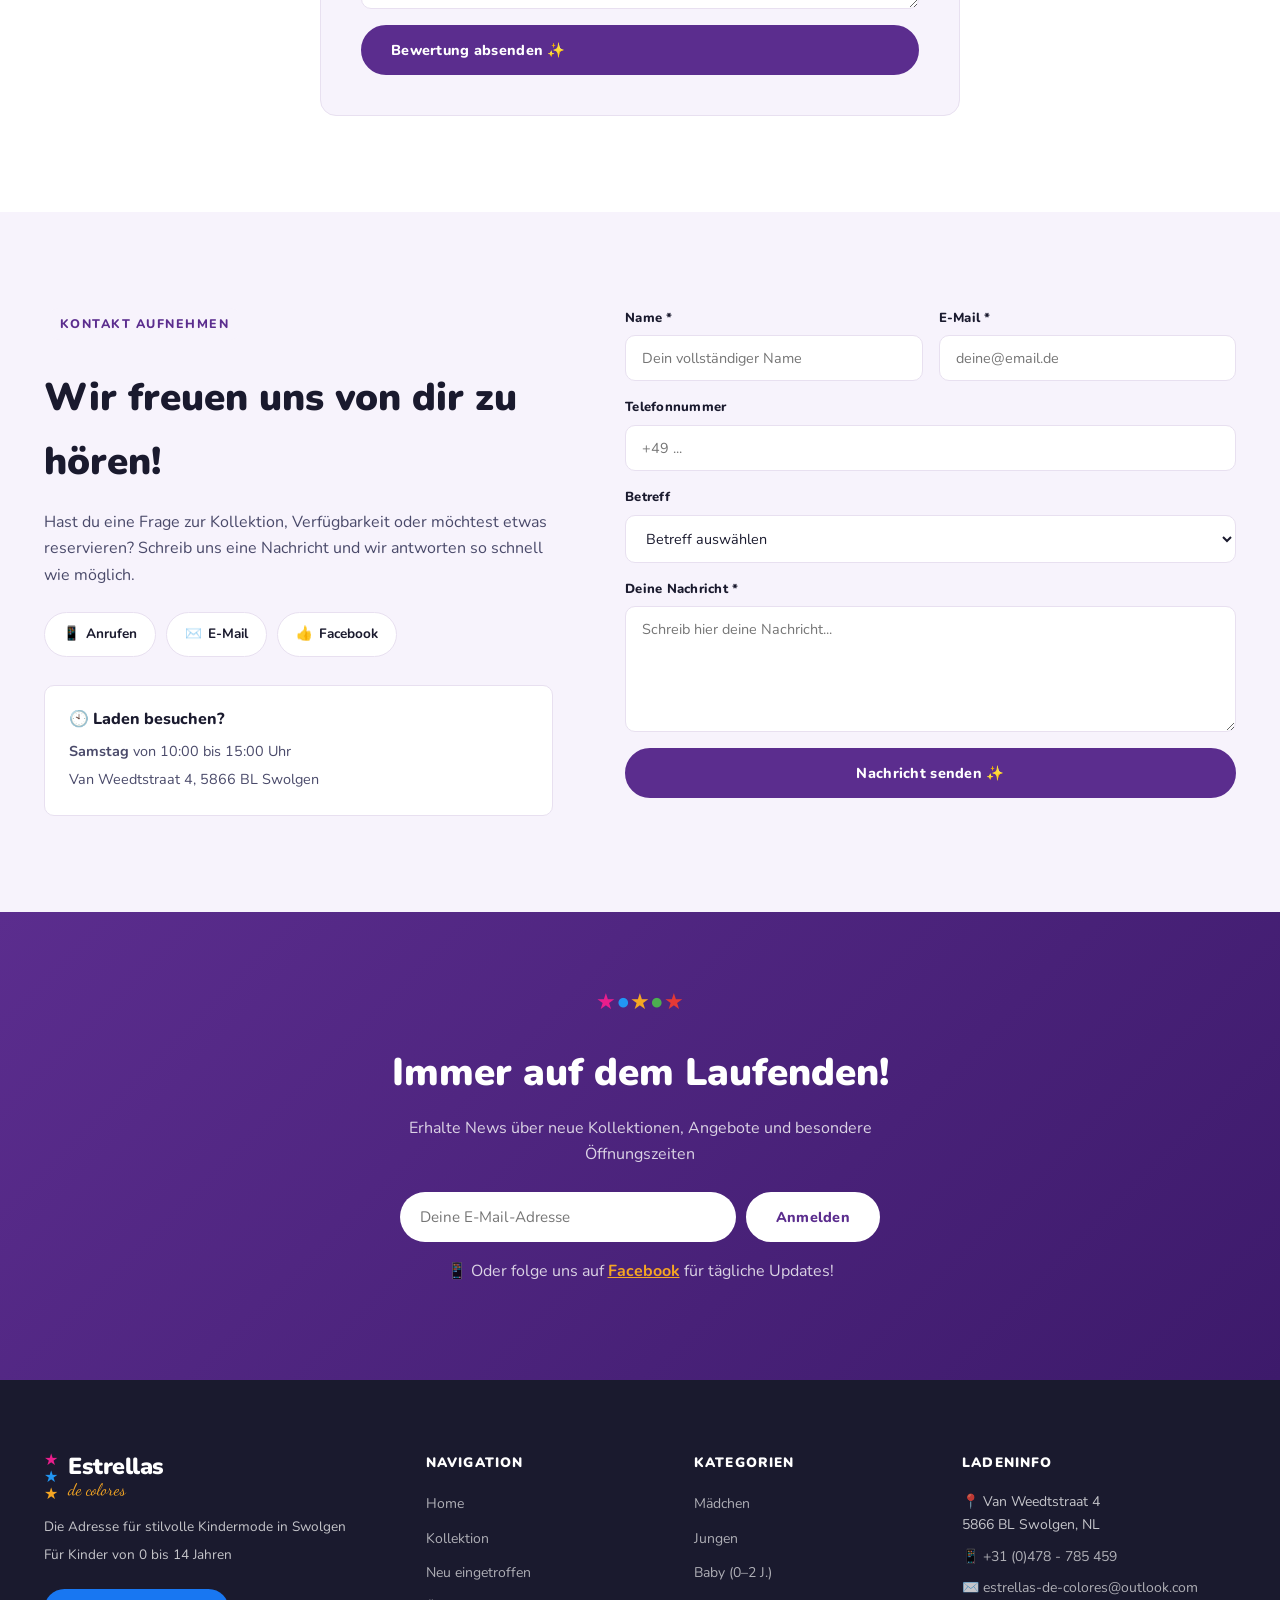
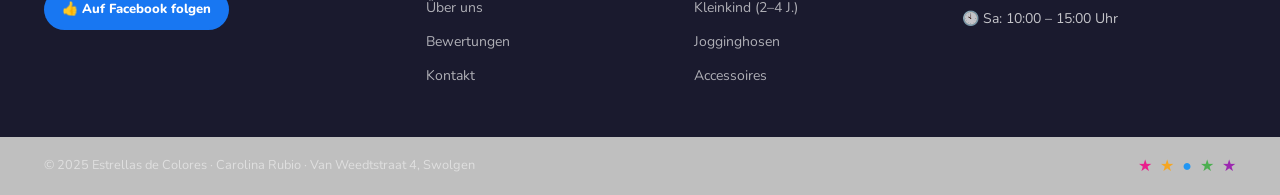
==== commit 8201df5d: "Translate to German, add category filtering and improved mobile menu - Full translation from Dutch t" ====
--- a/index.html
+++ b/index.html
@@ -1,10 +1,10 @@
 <!DOCTYPE html>
-<html lang="nl">
+<html lang="de">
 <head>
   <meta charset="UTF-8" />
   <meta name="viewport" content="width=device-width, initial-scale=1.0" />
-  <title>Estrellas de Colores – Stijlvolle Kindermode in Swolgen</title>
-  <meta name="description" content="Estrellas de Colores – Het adres voor stijlvolle kindermode in Swolgen. Voor kinderen van 0 t/m 14 jaar. Zaterdags geopend van 10:00 tot 15:00 uur." />
+  <title>Estrellas de Colores – Stilvolle Kindermode in Swolgen</title>
+  <meta name="description" content="Estrellas de Colores – Die Adresse für stilvolle Kindermode in Swolgen. Für Kinder von 0 bis 14 Jahren. Samstags geöffnet von 10:00 bis 15:00 Uhr." />
   <link rel="stylesheet" href="styles.css" />
   <link rel="preconnect" href="https://fonts.googleapis.com" />
   <link href="https://fonts.googleapis.com/css2?family=Nunito:wght@400;600;700;800;900&family=Dancing+Script:wght@600;700&display=swap" rel="stylesheet" />
@@ -16,7 +16,7 @@
   ============================================================ -->
   <header id="header">
     <div class="header-top">
-      <span>📦 Gratis advies in onze winkel · Zaterdags 10:00–15:00 · Van Weedtstraat 4, Swolgen</span>
+      <span>📦 Kostenlose Beratung im Geschäft · Samstags 10:00–15:00 · Van Weedtstraat 4, Swolgen</span>
     </div>
     <nav class="navbar" id="navbar">
       <a href="#home" class="logo-link">
@@ -33,35 +33,88 @@
         </div>
       </a>
 
+      <!-- Desktop nav links -->
+      <ul class="nav-links" id="navLinks">
+        <li><a href="#home" class="nav-link active">Home</a></li>
+        <li class="dropdown">
+          <a href="#shop" class="nav-link">Kollektion <span class="arrow">▾</span></a>
+          <ul class="dropdown-menu">
+            <li><a href="#shop" data-filter="maedchen">👗 Mädchen</a></li>
+            <li><a href="#shop" data-filter="jungen">👕 Jungen</a></li>
+            <li><a href="#shop" data-filter="baby">🍼 Baby (0–2 J.)</a></li>
+            <li><a href="#shop" data-filter="kleinkind">🧒 Kleinkind (2–4 J.)</a></li>
+            <li><a href="#shop" data-filter="jogginghosen">🩳 Jogginghosen</a></li>
+            <li><a href="#shop" data-filter="accessoires">🎀 Accessoires</a></li>
+          </ul>
+        </li>
+        <li><a href="#shop" class="nav-link">Neu eingetroffen</a></li>
+        <li><a href="#ueber-uns" class="nav-link">Über uns</a></li>
+        <li><a href="#bewertungen" class="nav-link">Bewertungen</a></li>
+        <li><a href="#kontakt" class="nav-link">Kontakt</a></li>
+      </ul>
+
       <div class="navbar-right">
-        <button class="cart-btn" id="cartBtn" aria-label="Winkelmandje openen">
+        <button class="cart-btn" id="cartBtn" aria-label="Warenkorb öffnen">
           🛒
           <span class="cart-badge" id="cartBadge" style="display:none">0</span>
         </button>
-        <button class="hamburger" id="hamburger" aria-label="Menu openen">
+        <button class="hamburger" id="hamburger" aria-label="Menü öffnen">
           <span></span><span></span><span></span>
         </button>
       </div>
-
-      <ul class="nav-links" id="navLinks">
-        <li><a href="#home" class="nav-link active">Home</a></li>
-        <li class="dropdown">
-          <a href="#collectie" class="nav-link">Collectie <span class="arrow">▾</span></a>
-          <ul class="dropdown-menu">
-            <li><a href="#meisjes">Meisjes</a></li>
-            <li><a href="#jongens">Jongens</a></li>
-            <li><a href="#baby">Baby (0–2 jaar)</a></li>
-            <li><a href="#peuter">Peuter (2–4 jaar)</a></li>
-            <li><a href="#accessoires">Accessoires</a></li>
-          </ul>
-        </li>
-        <li><a href="#nieuw" class="nav-link">Nieuw binnen</a></li>
-        <li><a href="#over-ons" class="nav-link">Over ons</a></li>
-        <li><a href="#recensies" class="nav-link">Recensies</a></li>
-        <li><a href="#contact" class="nav-link">Contact</a></li>
-      </ul>
     </nav>
   </header>
+
+  <!-- ============================================================
+       MOBILE MENU (Hamburger)
+  ============================================================ -->
+  <div class="mobile-menu-overlay" id="mobileOverlay"></div>
+  <nav class="mobile-menu" id="mobileMenu" aria-label="Mobiles Menü">
+    <div class="mobile-menu-header">
+      <div class="logo">
+        <div class="logo-stars"><span class="star s1">★</span><span class="star s2">★</span><span class="star s3">★</span></div>
+        <div class="logo-text"><span class="logo-main">Estrellas</span><span class="logo-sub">de colores</span></div>
+      </div>
+      <button class="mobile-menu-close" id="mobileMenuClose" aria-label="Menü schließen">✕</button>
+    </div>
+
+    <div class="mobile-menu-body">
+      <a href="#home" class="mobile-nav-item" data-close>🏠 Home</a>
+
+      <div class="mobile-section-title">Kollektion</div>
+      <a href="#shop" class="mobile-nav-item cat-link" data-filter="alle" data-close>
+        <span class="mobile-cat-icon" style="background:#f3e5f5">✨</span> Alle Produkte
+      </a>
+      <a href="#shop" class="mobile-nav-item cat-link" data-filter="maedchen" data-close>
+        <span class="mobile-cat-icon" style="background:#fce4ec">👗</span> Mädchen
+      </a>
+      <a href="#shop" class="mobile-nav-item cat-link" data-filter="jungen" data-close>
+        <span class="mobile-cat-icon" style="background:#e3f2fd">👕</span> Jungen
+      </a>
+      <a href="#shop" class="mobile-nav-item cat-link" data-filter="baby" data-close>
+        <span class="mobile-cat-icon" style="background:#fff9c4">🍼</span> Baby (0–2 J.)
+      </a>
+      <a href="#shop" class="mobile-nav-item cat-link" data-filter="kleinkind" data-close>
+        <span class="mobile-cat-icon" style="background:#e8f5e9">🧒</span> Kleinkind (2–4 J.)
+      </a>
+      <a href="#shop" class="mobile-nav-item cat-link" data-filter="jogginghosen" data-close>
+        <span class="mobile-cat-icon" style="background:#e8eaf6">🩳</span> Jogginghosen
+      </a>
+      <a href="#shop" class="mobile-nav-item cat-link" data-filter="accessoires" data-close>
+        <span class="mobile-cat-icon" style="background:#fce4ec">🎀</span> Accessoires
+      </a>
+
+      <div class="mobile-section-title">Info</div>
+      <a href="#ueber-uns"  class="mobile-nav-item" data-close>💜 Über uns</a>
+      <a href="#bewertungen" class="mobile-nav-item" data-close>⭐ Bewertungen</a>
+      <a href="#kontakt"    class="mobile-nav-item" data-close>📞 Kontakt</a>
+    </div>
+
+    <div class="mobile-menu-footer">
+      <a href="tel:+31478785459" class="mobile-contact-btn">📱 +31 (0)478 - 785 459</a>
+      <a href="https://www.facebook.com/estrellasdecolores.2024" target="_blank" rel="noopener" class="mobile-contact-btn facebook">👍 Facebook</a>
+    </div>
+  </nav>
 
   <!-- ============================================================
        HERO SECTION
@@ -78,24 +131,24 @@
       <span class="floating-star fs8">●</span>
     </div>
     <div class="hero-content">
-      <p class="hero-label">Kindermode voor de allerkleinsten t/m 14 jaar</p>
+      <p class="hero-label">Kindermode für die Kleinen bis 14 Jahre</p>
       <h1 class="hero-title">
-        Het adres voor<br/>
-        <span class="highlight-purple">stijlvolle</span>
-        <span class="highlight-script"> kindermode</span>
+        Die Adresse für<br/>
+        <span class="highlight-purple">stilvolle</span>
+        <span class="highlight-script"> Kindermode</span>
       </h1>
       <p class="hero-sub">
-        Ontdek onze kleurrijke collectie voor meisjes, jongens en baby's.<br/>
-        Altijd verrassend, altijd betaalbaar – in het hart van Swolgen.
+        Entdecke unsere bunte Kollektion für Mädchen, Jungen und Babys.<br/>
+        Immer überraschend, immer erschwinglich – im Herzen von Swolgen.
       </p>
       <div class="hero-buttons">
-        <a href="#collectie" class="btn btn-primary">Bekijk collectie</a>
-        <a href="#over-ons" class="btn btn-outline">Over ons</a>
+        <a href="#shop" class="btn btn-primary">Kollektion entdecken</a>
+        <a href="#ueber-uns" class="btn btn-outline">Über uns</a>
       </div>
       <div class="hero-badges">
-        <div class="badge"><span>👶</span> 0 t/m 14 jaar</div>
-        <div class="badge"><span>📅</span> Zaterdag open</div>
-        <div class="badge"><span>📍</span> Swolgen</div>
+        <div class="badge"><span>👶</span> 0 bis 14 Jahre</div>
+        <div class="badge"><span>📅</span> Samstag geöffnet</div>
+        <div class="badge"><span>📍</span> Swolgen, NL</div>
       </div>
     </div>
     <div class="hero-image">
@@ -109,7 +162,7 @@
               <div class="hanger" style="--c:#F5A623">👚</div>
               <div class="hanger" style="--c:#9C27B0">🩱</div>
             </div>
-            <p class="store-visual-tag">Nieuwe Collectie 2025</p>
+            <p class="store-visual-tag">Neue Kollektion 2025</p>
           </div>
         </div>
       </div>
@@ -124,148 +177,145 @@
       <div class="usp-item">
         <span class="usp-icon">🌟</span>
         <div>
-          <strong>Stijlvolle merken</strong>
-          <p>Zorgvuldig geselecteerde kindermode</p>
+          <strong>Stilvolle Marken</strong>
+          <p>Sorgfältig ausgewählte Kindermode</p>
         </div>
       </div>
       <div class="usp-item">
         <span class="usp-icon">💛</span>
         <div>
-          <strong>Persoonlijk advies</strong>
-          <p>Carolina helpt u graag verder</p>
+          <strong>Persönliche Beratung</strong>
+          <p>Carolina hilft dir gerne weiter</p>
         </div>
       </div>
       <div class="usp-item">
         <span class="usp-icon">🎨</span>
         <div>
-          <strong>Kleurrijke collectie</strong>
-          <p>Voor elk kind de juiste stijl</p>
+          <strong>Bunte Kollektion</strong>
+          <p>Für jedes Kind den richtigen Stil</p>
         </div>
       </div>
       <div class="usp-item">
         <span class="usp-icon">📍</span>
         <div>
-          <strong>Gratis parkeren</strong>
-          <p>Bij de kerk of DJ Timmie Tirol Platz</p>
+          <strong>Kostenloses Parken</strong>
+          <p>Beim Kirchplatz & Timmie Tirol Platz</p>
         </div>
       </div>
     </div>
   </section>
 
   <!-- ============================================================
-       COLLECTIE CATEGORIES
-  ============================================================ -->
-  <section class="section" id="collectie">
+       KATEGORIE KARTEN
+  ============================================================ -->
+  <section class="section" id="kollektionen">
     <div class="container">
       <div class="section-header">
-        <span class="section-tag">Onze collectie</span>
-        <h2>Shop per categorie</h2>
-        <p>Voor ieder kind de perfecte outfit – van pasgeboren tot tiener</p>
+        <span class="section-tag">Unsere Kollektion</span>
+        <h2>Nach Kategorie shoppen</h2>
+        <p>Für jedes Kind das perfekte Outfit – vom Neugeborenen bis zum Teenager</p>
       </div>
       <div class="category-grid">
-        <a href="#meisjes" class="category-card cat-meisjes" id="meisjes">
+        <a href="#shop" class="category-card cat-maedchen" data-filter="maedchen">
           <div class="cat-icon">👗</div>
           <div class="cat-overlay">
-            <h3>Meisjes</h3>
-            <p>Jurken, tops, broeken & meer</p>
-            <span class="cat-btn">Bekijk alles →</span>
-          </div>
-          <div class="cat-bg-stars">
-            <span>★</span><span>★</span><span>●</span>
-          </div>
+            <h3>Mädchen</h3>
+            <p>Kleider, Tops, Hosen & mehr</p>
+            <span class="cat-btn">Alle anzeigen →</span>
+          </div>
+          <div class="cat-bg-stars"><span>★</span><span>★</span><span>●</span></div>
         </a>
-        <a href="#jongens" class="category-card cat-jongens" id="jongens">
+        <a href="#shop" class="category-card cat-jungen" data-filter="jungen">
           <div class="cat-icon">👕</div>
           <div class="cat-overlay">
-            <h3>Jongens</h3>
-            <p>T-shirts, jassen, jeans & meer</p>
-            <span class="cat-btn">Bekijk alles →</span>
-          </div>
-          <div class="cat-bg-stars">
-            <span>★</span><span>●</span><span>★</span>
-          </div>
+            <h3>Jungen</h3>
+            <p>T-Shirts, Jacken, Jeans & mehr</p>
+            <span class="cat-btn">Alle anzeigen →</span>
+          </div>
+          <div class="cat-bg-stars"><span>★</span><span>●</span><span>★</span></div>
         </a>
-        <a href="#baby" class="category-card cat-baby" id="baby">
+        <a href="#shop" class="category-card cat-baby" data-filter="baby">
           <div class="cat-icon">🍼</div>
           <div class="cat-overlay">
             <h3>Baby</h3>
-            <p>Zacht & lief voor 0–2 jaar</p>
-            <span class="cat-btn">Bekijk alles →</span>
-          </div>
-          <div class="cat-bg-stars">
-            <span>●</span><span>★</span><span>★</span>
-          </div>
+            <p>Weich & süß für 0–2 Jahre</p>
+            <span class="cat-btn">Alle anzeigen →</span>
+          </div>
+          <div class="cat-bg-stars"><span>●</span><span>★</span><span>★</span></div>
         </a>
-        <a href="#peuter" class="category-card cat-peuter" id="peuter">
+        <a href="#shop" class="category-card cat-jogging" data-filter="jogginghosen">
+          <div class="cat-icon">🩳</div>
+          <div class="cat-overlay">
+            <h3>Jogginghosen</h3>
+            <p>Bequem & stylisch für jeden Tag</p>
+            <span class="cat-btn">Alle anzeigen →</span>
+          </div>
+          <div class="cat-bg-stars"><span>●</span><span>★</span><span>●</span></div>
+        </a>
+        <a href="#shop" class="category-card cat-kleinkind" data-filter="kleinkind">
           <div class="cat-icon">🧒</div>
           <div class="cat-overlay">
-            <h3>Peuter</h3>
-            <p>Speels & comfortabel, 2–4 jaar</p>
-            <span class="cat-btn">Bekijk alles →</span>
-          </div>
-          <div class="cat-bg-stars">
-            <span>★</span><span>●</span><span>●</span>
-          </div>
+            <h3>Kleinkind</h3>
+            <p>Verspielt & bequem, 2–4 Jahre</p>
+            <span class="cat-btn">Alle anzeigen →</span>
+          </div>
+          <div class="cat-bg-stars"><span>★</span><span>●</span><span>●</span></div>
         </a>
-        <a href="#accessoires" class="category-card cat-accessoires" id="accessoires">
+        <a href="#shop" class="category-card cat-accessoires" data-filter="accessoires">
           <div class="cat-icon">🎀</div>
           <div class="cat-overlay">
             <h3>Accessoires</h3>
-            <p>Tassen, sjaals, mutsen & meer</p>
-            <span class="cat-btn">Bekijk alles →</span>
-          </div>
-          <div class="cat-bg-stars">
-            <span>●</span><span>★</span><span>●</span>
-          </div>
+            <p>Taschen, Schals, Mützen & mehr</p>
+            <span class="cat-btn">Alle anzeigen →</span>
+          </div>
+          <div class="cat-bg-stars"><span>●</span><span>★</span><span>●</span></div>
         </a>
-        <a href="#nieuw" class="category-card cat-sale" id="nieuw">
-          <div class="cat-icon">✨</div>
-          <div class="cat-overlay">
-            <h3>Nieuw binnen</h3>
-            <p>De laatste aankomsten</p>
-            <span class="cat-btn">Ontdek nu →</span>
-          </div>
-          <div class="cat-bg-stars">
-            <span>★</span><span>★</span><span>★</span>
-          </div>
-        </a>
       </div>
     </div>
   </section>
 
   <!-- ============================================================
-       NIEUW BINNEN – FEATURED PRODUCTS
-  ============================================================ -->
-  <section class="section section-light" id="nieuw">
+       SHOP – PRODUCT CATALOG WITH FILTER
+  ============================================================ -->
+  <section class="section section-light" id="shop">
     <div class="container">
       <div class="section-header">
-        <span class="section-tag">Vers binnengekomen</span>
-        <h2>Nieuw in de winkel</h2>
-        <p>Ontdek de nieuwste stukken – elke week iets verrassends</p>
-      </div>
-      <div class="products-grid">
-
-        <!-- Product 1 -->
-        <div class="product-card"
-             data-id="p1"
-             data-name="Bloemenjurk Zomer"
-             data-price="29.95"
-             data-emoji="👗">
-          <div class="product-img" style="background: linear-gradient(135deg, #fce4ec, #f8bbd0);">
+        <span class="section-tag">Produktkatalog</span>
+        <h2 id="shopTitle">Alle Produkte</h2>
+        <p>Entdecke unsere bunte Auswahl – jede Woche Neues!</p>
+      </div>
+
+      <!-- Filter Buttons -->
+      <div class="filter-bar">
+        <button class="filter-btn active" data-filter="alle">Alle</button>
+        <button class="filter-btn" data-filter="maedchen">👗 Mädchen</button>
+        <button class="filter-btn" data-filter="jungen">👕 Jungen</button>
+        <button class="filter-btn" data-filter="baby">🍼 Baby</button>
+        <button class="filter-btn" data-filter="kleinkind">🧒 Kleinkind</button>
+        <button class="filter-btn" data-filter="jogginghosen">🩳 Jogginghosen</button>
+        <button class="filter-btn" data-filter="accessoires">🎀 Accessoires</button>
+      </div>
+
+      <!-- Product Grid -->
+      <div class="products-grid" id="productsGrid">
+
+        <!-- Mädchen -->
+        <div class="product-card" data-category="maedchen" data-id="p1" data-name="Blumenkleid Sommer" data-price="29.95" data-emoji="👗">
+          <div class="product-img" style="background:linear-gradient(135deg,#fce4ec,#f8bbd0)">
             <span class="product-emoji">👗</span>
-            <span class="product-badge new">Nieuw</span>
+            <span class="product-badge new">Neu</span>
           </div>
           <div class="product-info">
-            <span class="product-cat">Meisjes · 4–8 jaar</span>
-            <h4>Bloemenjurk Zomer</h4>
-            <p class="product-desc">Vrolijk gebloemde jurk van zachte katoenmix</p>
+            <span class="product-cat">Mädchen · 4–8 Jahre</span>
+            <h4>Blumenkleid Sommer</h4>
+            <p class="product-desc">Fröhliches Blumenkleid aus weicher Baumwollmischung</p>
             <div class="product-colors">
               <span class="color-dot" style="background:#E91E8C"></span>
               <span class="color-dot" style="background:#9C27B0"></span>
               <span class="color-dot" style="background:#FF9800"></span>
             </div>
             <div class="product-sizes">
-              <span class="size-label">Maat:</span>
+              <span class="size-label">Größe:</span>
               <button class="size-btn active" data-size="104">104</button>
               <button class="size-btn" data-size="110">110</button>
               <button class="size-btn" data-size="116">116</button>
@@ -273,34 +323,55 @@
             </div>
             <div class="product-footer">
               <span class="product-price">€29,95</span>
-              <button class="add-to-cart btn-cart" aria-label="Toevoegen aan winkelmandje">
-                🛒 Toevoegen
-              </button>
-            </div>
-          </div>
-        </div>
-
-        <!-- Product 2 -->
-        <div class="product-card"
-             data-id="p2"
-             data-name="Grafisch T-shirt"
-             data-price="19.95"
-             data-emoji="👕">
-          <div class="product-img" style="background: linear-gradient(135deg, #e3f2fd, #bbdefb);">
+              <button class="add-to-cart btn-cart">🛒 In den Korb</button>
+            </div>
+          </div>
+        </div>
+
+        <div class="product-card" data-category="maedchen" data-id="p2" data-name="Glitzer-Leggings" data-price="17.95" data-emoji="✨">
+          <div class="product-img" style="background:linear-gradient(135deg,#f3e5f5,#e1bee7)">
+            <span class="product-emoji">✨</span>
+          </div>
+          <div class="product-info">
+            <span class="product-cat">Mädchen · 3–10 Jahre</span>
+            <h4>Glitzer-Leggings</h4>
+            <p class="product-desc">Dehnbare Leggings mit schimmerndem Glitzereffekt</p>
+            <div class="product-colors">
+              <span class="color-dot" style="background:#9C27B0"></span>
+              <span class="color-dot" style="background:#E91E8C"></span>
+              <span class="color-dot" style="background:#2196F3"></span>
+            </div>
+            <div class="product-sizes">
+              <span class="size-label">Größe:</span>
+              <button class="size-btn active" data-size="98">98</button>
+              <button class="size-btn" data-size="110">110</button>
+              <button class="size-btn" data-size="122">122</button>
+              <button class="size-btn" data-size="134">134</button>
+            </div>
+            <div class="product-footer">
+              <span class="product-price">€17,95</span>
+              <button class="add-to-cart btn-cart">🛒 In den Korb</button>
+            </div>
+          </div>
+        </div>
+
+        <!-- Jungen -->
+        <div class="product-card" data-category="jungen" data-id="p3" data-name="Grafik T-Shirt" data-price="19.95" data-emoji="👕">
+          <div class="product-img" style="background:linear-gradient(135deg,#e3f2fd,#bbdefb)">
             <span class="product-emoji">👕</span>
-            <span class="product-badge new">Nieuw</span>
+            <span class="product-badge new">Neu</span>
           </div>
           <div class="product-info">
-            <span class="product-cat">Jongens · 6–12 jaar</span>
-            <h4>Grafisch T-shirt</h4>
-            <p class="product-desc">Coole prints op 100% biologisch katoen</p>
+            <span class="product-cat">Jungen · 6–12 Jahre</span>
+            <h4>Grafik T-Shirt</h4>
+            <p class="product-desc">Coole Prints auf 100 % Bio-Baumwolle</p>
             <div class="product-colors">
               <span class="color-dot" style="background:#2196F3"></span>
               <span class="color-dot" style="background:#4CAF50"></span>
               <span class="color-dot" style="background:#FF5722"></span>
             </div>
             <div class="product-sizes">
-              <span class="size-label">Maat:</span>
+              <span class="size-label">Größe:</span>
               <button class="size-btn active" data-size="116">116</button>
               <button class="size-btn" data-size="128">128</button>
               <button class="size-btn" data-size="140">140</button>
@@ -308,34 +379,110 @@
             </div>
             <div class="product-footer">
               <span class="product-price">€19,95</span>
-              <button class="add-to-cart btn-cart" aria-label="Toevoegen aan winkelmandje">
-                🛒 Toevoegen
-              </button>
-            </div>
-          </div>
-        </div>
-
-        <!-- Product 3 -->
-        <div class="product-card"
-             data-id="p3"
-             data-name="Regenjas Regenboog"
-             data-price="44.95"
-             data-emoji="🧥">
-          <div class="product-img" style="background: linear-gradient(135deg, #fff9c4, #fff176);">
+              <button class="add-to-cart btn-cart">🛒 In den Korb</button>
+            </div>
+          </div>
+        </div>
+
+        <div class="product-card" data-category="jungen" data-id="p4" data-name="Cargo-Shorts" data-price="24.95" data-emoji="🩲">
+          <div class="product-img" style="background:linear-gradient(135deg,#e8f5e9,#c8e6c9)">
+            <span class="product-emoji">🩲</span>
+          </div>
+          <div class="product-info">
+            <span class="product-cat">Jungen · 5–14 Jahre</span>
+            <h4>Cargo-Shorts</h4>
+            <p class="product-desc">Lässige Shorts mit praktischen Seitentaschen</p>
+            <div class="product-colors">
+              <span class="color-dot" style="background:#4CAF50"></span>
+              <span class="color-dot" style="background:#795548"></span>
+              <span class="color-dot" style="background:#607D8B"></span>
+            </div>
+            <div class="product-sizes">
+              <span class="size-label">Größe:</span>
+              <button class="size-btn active" data-size="110">110</button>
+              <button class="size-btn" data-size="122">122</button>
+              <button class="size-btn" data-size="134">134</button>
+              <button class="size-btn" data-size="146">146</button>
+            </div>
+            <div class="product-footer">
+              <span class="product-price">€24,95</span>
+              <button class="add-to-cart btn-cart">🛒 In den Korb</button>
+            </div>
+          </div>
+        </div>
+
+        <!-- Baby -->
+        <div class="product-card" data-category="baby" data-id="p5" data-name="Strampler-Set (3er Pack)" data-price="24.95" data-emoji="🩱">
+          <div class="product-img" style="background:linear-gradient(135deg,#e8f5e9,#c8e6c9)">
+            <span class="product-emoji">🩱</span>
+            <span class="product-badge new">Neu</span>
+          </div>
+          <div class="product-info">
+            <span class="product-cat">Baby · 0–24 Monate</span>
+            <h4>Strampler-Set (3er Pack)</h4>
+            <p class="product-desc">Weiches Bio-Baumwoll-Set, ideal als Geschenk</p>
+            <div class="product-colors">
+              <span class="color-dot" style="background:#4CAF50"></span>
+              <span class="color-dot" style="background:#fce4ec"></span>
+              <span class="color-dot" style="background:#fff9c4"></span>
+            </div>
+            <div class="product-sizes">
+              <span class="size-label">Größe:</span>
+              <button class="size-btn active" data-size="56">56</button>
+              <button class="size-btn" data-size="62">62</button>
+              <button class="size-btn" data-size="68">68</button>
+              <button class="size-btn" data-size="74">74</button>
+            </div>
+            <div class="product-footer">
+              <span class="product-price">€24,95</span>
+              <button class="add-to-cart btn-cart">🛒 In den Korb</button>
+            </div>
+          </div>
+        </div>
+
+        <div class="product-card" data-category="baby" data-id="p6" data-name="Baby Mütze & Fäustlinge" data-price="12.95" data-emoji="🧢">
+          <div class="product-img" style="background:linear-gradient(135deg,#fff9c4,#fff176)">
+            <span class="product-emoji">🧢</span>
+          </div>
+          <div class="product-info">
+            <span class="product-cat">Baby · 0–12 Monate</span>
+            <h4>Baby Mütze & Fäustlinge</h4>
+            <p class="product-desc">Kuschelig weiches Set für die kälteren Tage</p>
+            <div class="product-colors">
+              <span class="color-dot" style="background:#F5A623"></span>
+              <span class="color-dot" style="background:#fce4ec"></span>
+              <span class="color-dot" style="background:#e3f2fd"></span>
+            </div>
+            <div class="product-sizes">
+              <span class="size-label">Größe:</span>
+              <button class="size-btn active" data-size="44">44</button>
+              <button class="size-btn" data-size="46">46</button>
+              <button class="size-btn" data-size="48">48</button>
+            </div>
+            <div class="product-footer">
+              <span class="product-price">€12,95</span>
+              <button class="add-to-cart btn-cart">🛒 In den Korb</button>
+            </div>
+          </div>
+        </div>
+
+        <!-- Kleinkind -->
+        <div class="product-card" data-category="kleinkind" data-id="p7" data-name="Regenjacke Regenbogen" data-price="44.95" data-emoji="🧥">
+          <div class="product-img" style="background:linear-gradient(135deg,#fff9c4,#fff176)">
             <span class="product-emoji">🧥</span>
-            <span class="product-badge">Favoriet</span>
+            <span class="product-badge">Favorit</span>
           </div>
           <div class="product-info">
-            <span class="product-cat">Unisex · 2–6 jaar</span>
-            <h4>Regenjas Regenboog</h4>
-            <p class="product-desc">Waterafstotend en superschattig voor buiten</p>
+            <span class="product-cat">Unisex · 2–6 Jahre</span>
+            <h4>Regenjacke Regenbogen</h4>
+            <p class="product-desc">Wasserabweisend und superschnuckelig für draußen</p>
             <div class="product-colors">
               <span class="color-dot" style="background:#F5A623"></span>
               <span class="color-dot" style="background:#E91E8C"></span>
               <span class="color-dot" style="background:#2196F3"></span>
             </div>
             <div class="product-sizes">
-              <span class="size-label">Maat:</span>
+              <span class="size-label">Größe:</span>
               <button class="size-btn active" data-size="92">92</button>
               <button class="size-btn" data-size="98">98</button>
               <button class="size-btn" data-size="104">104</button>
@@ -343,60 +490,188 @@
             </div>
             <div class="product-footer">
               <span class="product-price">€44,95</span>
-              <button class="add-to-cart btn-cart" aria-label="Toevoegen aan winkelmandje">
-                🛒 Toevoegen
-              </button>
-            </div>
-          </div>
-        </div>
-
-        <!-- Product 4 -->
-        <div class="product-card"
-             data-id="p4"
-             data-name="Rompertjes Set (3-pack)"
-             data-price="24.95"
-             data-emoji="🩱">
-          <div class="product-img" style="background: linear-gradient(135deg, #e8f5e9, #c8e6c9);">
-            <span class="product-emoji">🩱</span>
-            <span class="product-badge new">Nieuw</span>
+              <button class="add-to-cart btn-cart">🛒 In den Korb</button>
+            </div>
+          </div>
+        </div>
+
+        <div class="product-card" data-category="kleinkind" data-id="p8" data-name="Latzhose Bunt" data-price="22.95" data-emoji="👖">
+          <div class="product-img" style="background:linear-gradient(135deg,#e3f2fd,#bbdefb)">
+            <span class="product-emoji">👖</span>
           </div>
           <div class="product-info">
-            <span class="product-cat">Baby · 0–24 mnd</span>
-            <h4>Rompertjes Set (3-pack)</h4>
-            <p class="product-desc">Zachte biologische katoen, ideaal als cadeautje</p>
+            <span class="product-cat">Kleinkind · 2–4 Jahre</span>
+            <h4>Latzhose Bunt</h4>
+            <p class="product-desc">Strapazierfähige Latzhose mit aufgestickten Sternen</p>
             <div class="product-colors">
+              <span class="color-dot" style="background:#2196F3"></span>
+              <span class="color-dot" style="background:#E91E8C"></span>
               <span class="color-dot" style="background:#4CAF50"></span>
-              <span class="color-dot" style="background:#fce4ec"></span>
-              <span class="color-dot" style="background:#fff9c4"></span>
             </div>
             <div class="product-sizes">
-              <span class="size-label">Maat:</span>
-              <button class="size-btn active" data-size="56">56</button>
-              <button class="size-btn" data-size="62">62</button>
-              <button class="size-btn" data-size="68">68</button>
-              <button class="size-btn" data-size="74">74</button>
+              <span class="size-label">Größe:</span>
+              <button class="size-btn active" data-size="86">86</button>
+              <button class="size-btn" data-size="92">92</button>
+              <button class="size-btn" data-size="98">98</button>
+              <button class="size-btn" data-size="104">104</button>
             </div>
             <div class="product-footer">
-              <span class="product-price">€24,95</span>
-              <button class="add-to-cart btn-cart" aria-label="Toevoegen aan winkelmandje">
-                🛒 Toevoegen
-              </button>
-            </div>
-          </div>
-        </div>
-
-      </div>
-      <div class="section-cta">
-        <p>Kom langs in onze winkel en laat u verrassen door het volledige assortiment!</p>
-        <a href="#contact" class="btn btn-primary">Winkelinfo & openingstijden</a>
-      </div>
+              <span class="product-price">€22,95</span>
+              <button class="add-to-cart btn-cart">🛒 In den Korb</button>
+            </div>
+          </div>
+        </div>
+
+        <!-- Jogginghosen -->
+        <div class="product-card" data-category="jogginghosen" data-id="p9" data-name="Jogginganzug Mädchen" data-price="34.95" data-emoji="🩳">
+          <div class="product-img" style="background:linear-gradient(135deg,#f3e5f5,#e1bee7)">
+            <span class="product-emoji">🩳</span>
+            <span class="product-badge new">Neu</span>
+          </div>
+          <div class="product-info">
+            <span class="product-cat">Mädchen · 4–12 Jahre</span>
+            <h4>Jogginganzug Mädchen</h4>
+            <p class="product-desc">Weicher Fleece-Jogginganzug, bequem & warm</p>
+            <div class="product-colors">
+              <span class="color-dot" style="background:#9C27B0"></span>
+              <span class="color-dot" style="background:#E91E8C"></span>
+              <span class="color-dot" style="background:#2196F3"></span>
+            </div>
+            <div class="product-sizes">
+              <span class="size-label">Größe:</span>
+              <button class="size-btn active" data-size="104">104</button>
+              <button class="size-btn" data-size="116">116</button>
+              <button class="size-btn" data-size="128">128</button>
+              <button class="size-btn" data-size="140">140</button>
+            </div>
+            <div class="product-footer">
+              <span class="product-price">€34,95</span>
+              <button class="add-to-cart btn-cart">🛒 In den Korb</button>
+            </div>
+          </div>
+        </div>
+
+        <div class="product-card" data-category="jogginghosen" data-id="p10" data-name="Jogginghose Jungen" data-price="21.95" data-emoji="👟">
+          <div class="product-img" style="background:linear-gradient(135deg,#e8eaf6,#c5cae9)">
+            <span class="product-emoji">👟</span>
+            <span class="product-badge new">Neu</span>
+          </div>
+          <div class="product-info">
+            <span class="product-cat">Jungen · 3–14 Jahre</span>
+            <h4>Jogginghose Jungen</h4>
+            <p class="product-desc">Elastische Baumwoll-Jogginghose mit Tunnelzug</p>
+            <div class="product-colors">
+              <span class="color-dot" style="background:#3F51B5"></span>
+              <span class="color-dot" style="background:#4CAF50"></span>
+              <span class="color-dot" style="background:#607D8B"></span>
+            </div>
+            <div class="product-sizes">
+              <span class="size-label">Größe:</span>
+              <button class="size-btn active" data-size="98">98</button>
+              <button class="size-btn" data-size="110">110</button>
+              <button class="size-btn" data-size="122">122</button>
+              <button class="size-btn" data-size="146">146</button>
+            </div>
+            <div class="product-footer">
+              <span class="product-price">€21,95</span>
+              <button class="add-to-cart btn-cart">🛒 In den Korb</button>
+            </div>
+          </div>
+        </div>
+
+        <div class="product-card" data-category="jogginghosen" data-id="p11" data-name="Jogginganzug Unisex" data-price="38.95" data-emoji="🏃">
+          <div class="product-img" style="background:linear-gradient(135deg,#e0f7fa,#b2ebf2)">
+            <span class="product-emoji">🏃</span>
+            <span class="product-badge">Beliebt</span>
+          </div>
+          <div class="product-info">
+            <span class="product-cat">Unisex · 4–14 Jahre</span>
+            <h4>Jogginganzug Unisex</h4>
+            <p class="product-desc">Sportlicher Look für Schule & Freizeit</p>
+            <div class="product-colors">
+              <span class="color-dot" style="background:#00BCD4"></span>
+              <span class="color-dot" style="background:#FF5722"></span>
+              <span class="color-dot" style="background:#4CAF50"></span>
+            </div>
+            <div class="product-sizes">
+              <span class="size-label">Größe:</span>
+              <button class="size-btn active" data-size="104">104</button>
+              <button class="size-btn" data-size="116">116</button>
+              <button class="size-btn" data-size="128">128</button>
+              <button class="size-btn" data-size="152">152</button>
+            </div>
+            <div class="product-footer">
+              <span class="product-price">€38,95</span>
+              <button class="add-to-cart btn-cart">🛒 In den Korb</button>
+            </div>
+          </div>
+        </div>
+
+        <!-- Accessoires -->
+        <div class="product-card" data-category="accessoires" data-id="p12" data-name="Haarband-Set (5er)" data-price="9.95" data-emoji="🎀">
+          <div class="product-img" style="background:linear-gradient(135deg,#fce4ec,#f8bbd0)">
+            <span class="product-emoji">🎀</span>
+          </div>
+          <div class="product-info">
+            <span class="product-cat">Mädchen · alle Größen</span>
+            <h4>Haarband-Set (5er)</h4>
+            <p class="product-desc">Buntes Haarbänder-Set aus weichem Stoff</p>
+            <div class="product-colors">
+              <span class="color-dot" style="background:#E91E8C"></span>
+              <span class="color-dot" style="background:#9C27B0"></span>
+              <span class="color-dot" style="background:#F5A623"></span>
+            </div>
+            <div class="product-sizes">
+              <span class="size-label">Größe:</span>
+              <button class="size-btn active" data-size="Universal">Universal</button>
+            </div>
+            <div class="product-footer">
+              <span class="product-price">€9,95</span>
+              <button class="add-to-cart btn-cart">🛒 In den Korb</button>
+            </div>
+          </div>
+        </div>
+
+        <div class="product-card" data-category="accessoires" data-id="p13" data-name="Kinder-Rucksack" data-price="18.95" data-emoji="🎒">
+          <div class="product-img" style="background:linear-gradient(135deg,#fff9c4,#fff176)">
+            <span class="product-emoji">🎒</span>
+          </div>
+          <div class="product-info">
+            <span class="product-cat">Unisex · 3–10 Jahre</span>
+            <h4>Kinder-Rucksack</h4>
+            <p class="product-desc">Niedlicher kleiner Rucksack für Ausflüge</p>
+            <div class="product-colors">
+              <span class="color-dot" style="background:#F5A623"></span>
+              <span class="color-dot" style="background:#2196F3"></span>
+              <span class="color-dot" style="background:#E91E8C"></span>
+            </div>
+            <div class="product-sizes">
+              <span class="size-label">Größe:</span>
+              <button class="size-btn active" data-size="Universal">Universal</button>
+            </div>
+            <div class="product-footer">
+              <span class="product-price">€18,95</span>
+              <button class="add-to-cart btn-cart">🛒 In den Korb</button>
+            </div>
+          </div>
+        </div>
+
+      </div><!-- /products-grid -->
+
+      <!-- Empty state -->
+      <div class="no-products" id="noProducts" style="display:none">
+        <span>🔍</span>
+        <p>Keine Produkte in dieser Kategorie gefunden.</p>
+        <button class="btn btn-outline" data-filter="alle" id="showAllBtn">Alle Produkte anzeigen</button>
+      </div>
+
     </div>
   </section>
 
   <!-- ============================================================
-       OVER ONS
-  ============================================================ -->
-  <section class="section" id="over-ons">
+       ÜBER UNS
+  ============================================================ -->
+  <section class="section" id="ueber-uns">
     <div class="container">
       <div class="about-grid">
         <div class="about-visual">
@@ -404,16 +679,16 @@
             <div class="about-store-img">
               <div class="store-icon">🏪</div>
               <p>Estrellas de Colores</p>
-              <span>Swolgen</span>
+              <span>Swolgen, Niederlande</span>
             </div>
           </div>
           <div class="about-card-float">
             <span class="float-icon">⭐</span>
-            <strong>Open sinds 2024</strong>
+            <strong>Seit 2024 offen</strong>
           </div>
           <div class="about-card-float about-card-float2">
             <span class="float-icon">👧</span>
-            <strong>0 t/m 14 jaar</strong>
+            <strong>0 bis 14 Jahre</strong>
           </div>
           <div class="about-stars-deco" aria-hidden="true">
             <span style="color:#E91E8C">★</span>
@@ -423,108 +698,95 @@
           </div>
         </div>
         <div class="about-content">
-          <span class="section-tag">Over ons</span>
-          <h2>Hallo, ik ben Carolina!</h2>
+          <span class="section-tag">Über uns</span>
+          <h2>Hallo, ich bin Carolina!</h2>
           <p class="about-lead">
-            Met veel liefde en passie heb ik <strong>Estrellas de Colores</strong> opgericht –
-            het adres voor stijlvolle en betaalbare kindermode in Swolgen.
+            Mit viel Liebe und Leidenschaft habe ich <strong>Estrellas de Colores</strong> gegründet –
+            die Adresse für stilvolle und erschwingliche Kindermode in Swolgen.
           </p>
           <p>
-            Als moeder weet ik hoe belangrijk het is dat kinderkleding niet alleen mooi is,
-            maar ook comfortabel en duurzaam. In onze winkel vindt u een zorgvuldig
-            samengestelde collectie voor meisjes, jongens en baby's van 0 t/m 14 jaar.
+            Als Mutter weiß ich, wie wichtig es ist, dass Kinderkleidung nicht nur schön ist,
+            sondern auch bequem und langlebig. In unserem Geschäft findest du eine sorgfältig
+            zusammengestellte Kollektion für Mädchen, Jungen und Babys von 0 bis 14 Jahren.
           </p>
           <p>
-            Elke week komen er nieuwe stukken binnen – van vrolijke dagelijkse outfits tot
-            bijzondere gelegenheidskledij. Kom langs op zaterdag en laat u persoonlijk adviseren!
+            Jede Woche kommen neue Stücke rein – von fröhlichen Alltagsoutfits bis hin zu
+            besonderen Anlässen. Komm samstags vorbei und lass dich persönlich beraten!
           </p>
           <div class="about-highlights">
             <div class="about-hl">
               <span class="hl-icon" style="background:#fce4ec">💕</span>
-              <div>
-                <strong>Met hart & ziel</strong>
-                <p>Elk stuk is persoonlijk geselecteerd</p>
-              </div>
+              <div><strong>Mit Herz & Seele</strong><p>Jedes Stück persönlich ausgesucht</p></div>
             </div>
             <div class="about-hl">
               <span class="hl-icon" style="background:#e3f2fd">🎨</span>
-              <div>
-                <strong>Kleurrijk & speels</strong>
-                <p>Mode die bij kinderen past</p>
-              </div>
+              <div><strong>Bunt & verspielt</strong><p>Mode, die zu Kindern passt</p></div>
             </div>
             <div class="about-hl">
               <span class="hl-icon" style="background:#e8f5e9">🌿</span>
-              <div>
-                <strong>Kwaliteit voorop</strong>
-                <p>Zachte stoffen, eerlijke prijzen</p>
-              </div>
-            </div>
-          </div>
-          <a href="#contact" class="btn btn-primary">Kom langs!</a>
+              <div><strong>Qualität zuerst</strong><p>Weiche Stoffe, faire Preise</p></div>
+            </div>
+          </div>
+          <a href="#kontakt" class="btn btn-primary">Besuch uns!</a>
         </div>
       </div>
     </div>
   </section>
 
   <!-- ============================================================
-       OPENINGSTIJDEN & WINKELINFO
-  ============================================================ -->
-  <section class="section section-purple" id="winkelinfo">
+       ÖFFNUNGSZEITEN & LADENINFO
+  ============================================================ -->
+  <section class="section section-purple" id="ladeninfo">
     <div class="container">
       <div class="info-grid">
         <div class="info-card">
           <span class="info-icon">🕙</span>
-          <h3>Openingstijden</h3>
+          <h3>Öffnungszeiten</h3>
           <table class="hours-table">
-            <tr><td>Maandag</td><td>Gesloten</td></tr>
-            <tr><td>Dinsdag</td><td>Gesloten</td></tr>
-            <tr><td>Woensdag</td><td>Gesloten</td></tr>
-            <tr><td>Donderdag</td><td>Gesloten</td></tr>
-            <tr><td>Vrijdag</td><td>Gesloten</td></tr>
-            <tr class="open-day"><td><strong>Zaterdag</strong></td><td><strong>10:00 – 15:00</strong></td></tr>
-            <tr><td>Zondag</td><td>Gesloten</td></tr>
+            <tr><td>Montag</td><td>Geschlossen</td></tr>
+            <tr><td>Dienstag</td><td>Geschlossen</td></tr>
+            <tr><td>Mittwoch</td><td>Geschlossen</td></tr>
+            <tr><td>Donnerstag</td><td>Geschlossen</td></tr>
+            <tr><td>Freitag</td><td>Geschlossen</td></tr>
+            <tr class="open-day"><td><strong>Samstag</strong></td><td><strong>10:00 – 15:00</strong></td></tr>
+            <tr><td>Sonntag</td><td>Geschlossen</td></tr>
           </table>
-          <p class="info-note">🎄 Bijzondere openingstijden mogelijk tijdens feestdagen – volg ons op Facebook!</p>
+          <p class="info-note">🎄 Besondere Öffnungszeiten an Feiertagen – folge uns auf Facebook!</p>
         </div>
         <div class="info-card">
           <span class="info-icon">📍</span>
-          <h3>Adres & Parkeren</h3>
+          <h3>Adresse & Parken</h3>
           <p class="info-address">
             Van Weedtstraat 4<br/>
             5866 BL Swolgen<br/>
-            Nederland
+            Niederlande
           </p>
           <div class="parking-info">
-            <p>🅿️ <strong>Gratis parkeren:</strong></p>
+            <p>🅿️ <strong>Kostenloses Parken:</strong></p>
             <ul>
-              <li>Bij de kerk</li>
+              <li>Beim Kirchplatz</li>
               <li>DJ Timmie Tirol Platz</li>
             </ul>
           </div>
           <a href="https://maps.google.com/?q=Van+Weedtstraat+4,+5866+BL+Swolgen" target="_blank" rel="noopener" class="btn btn-white">
-            📌 Route plannen
+            📌 Route planen
           </a>
         </div>
         <div class="info-card">
           <span class="info-icon">📞</span>
-          <h3>Contact</h3>
+          <h3>Kontakt</h3>
           <div class="contact-details">
             <a href="tel:+31478785459" class="contact-item">
-              <span>📱</span>
-              <span>+31 (0)478 - 785 459</span>
+              <span>📱</span><span>+31 (0)478 - 785 459</span>
             </a>
             <a href="mailto:estrellas-de-colores@outlook.com" class="contact-item">
-              <span>✉️</span>
-              <span>estrellas-de-colores@outlook.com</span>
+              <span>✉️</span><span>estrellas-de-colores@outlook.com</span>
             </a>
             <a href="https://www.estrellas-de-colores.nl" target="_blank" class="contact-item">
-              <span>🌐</span>
-              <span>www.estrellas-de-colores.nl</span>
+              <span>🌐</span><span>www.estrellas-de-colores.nl</span>
             </a>
             <a href="https://www.facebook.com/estrellasdecolores.2024" target="_blank" rel="noopener" class="contact-item">
-              <span>👍</span>
-              <span>Facebook pagina</span>
+              <span>👍</span><span>Facebook-Seite</span>
             </a>
           </div>
         </div>
@@ -533,71 +795,63 @@
   </section>
 
   <!-- ============================================================
-       RECENSIES
-  ============================================================ -->
-  <section class="section" id="recensies">
+       BEWERTUNGEN
+  ============================================================ -->
+  <section class="section" id="bewertungen">
     <div class="container">
       <div class="section-header">
-        <span class="section-tag">Wat klanten zeggen</span>
-        <h2>Recensies</h2>
-        <p>Lees wat andere ouders over Estrellas de Colores vertellen</p>
+        <span class="section-tag">Was Kunden sagen</span>
+        <h2>Bewertungen</h2>
+        <p>Lies, was andere Eltern über Estrellas de Colores erzählen</p>
       </div>
       <div class="reviews-grid">
         <div class="review-card">
           <div class="review-stars">★★★★★</div>
           <p class="review-text">
-            "Wat een prachtige winkel! Carolina heeft ons zo goed geholpen bij het uitzoeken van een outfit voor mijn dochter.
-            De collectie is kleurrijk en van goede kwaliteit. We komen zeker terug!"
+            „Was für ein wunderschönes Geschäft! Carolina hat uns so gut dabei geholfen, ein Outfit
+            für meine Tochter auszusuchen. Die Kollektion ist bunt und von guter Qualität. Wir kommen
+            bestimmt wieder!"
           </p>
           <div class="review-author">
             <div class="review-avatar" style="background:#fce4ec">S</div>
-            <div>
-              <strong>Sandra M.</strong>
-              <span>Moeder van 2 kinderen</span>
-            </div>
+            <div><strong>Sandra M.</strong><span>Mutter von 2 Kindern</span></div>
           </div>
         </div>
         <div class="review-card review-featured">
           <div class="review-stars">★★★★★</div>
           <p class="review-text">
-            "Eindelijk een echte kindermodeboetiek in de buurt! De kleding is super leuk en de prijzen zijn heel redelijk.
-            Mijn kinderen vinden het heerlijk om er te shoppen. Heel persoonlijke service!"
+            „Endlich ein richtiges Kindermode-Boutique in der Nähe! Die Kleidung ist super schön
+            und die Preise sind sehr fair. Meine Kinder lieben es, dort einzukaufen. Sehr persönlicher Service!"
           </p>
           <div class="review-author">
             <div class="review-avatar" style="background:#e3f2fd">M</div>
-            <div>
-              <strong>Marloes V.</strong>
-              <span>Vaste klant</span>
-            </div>
+            <div><strong>Marloes V.</strong><span>Stammkundin</span></div>
           </div>
         </div>
         <div class="review-card">
           <div class="review-stars">★★★★★</div>
           <p class="review-text">
-            "We hebben hier de mooiste cadeausets voor baby's gevonden. Carolina denkt echt met je mee
-            en de verpakking was ook nog eens prachtig. Absolute aanrader!"
+            „Hier haben wir die schönsten Geschenksets für Babys gefunden. Carolina denkt wirklich
+            mit und die Verpackung war auch noch wunderschön. Absolute Empfehlung!"
           </p>
           <div class="review-author">
             <div class="review-avatar" style="background:#e8f5e9">L</div>
-            <div>
-              <strong>Lisa H.</strong>
-              <span>Oma van 3 kleinkinderen</span>
-            </div>
-          </div>
-        </div>
-      </div>
-
-      <!-- Review Form -->
+            <div><strong>Lisa H.</strong><span>Oma von 3 Enkeln</span></div>
+          </div>
+        </div>
+      </div>
+
+      <!-- Bewertungsformular -->
       <div class="review-form-wrapper">
-        <h3>Laat uw recensie achter</h3>
+        <h3>Deine Bewertung hinterlassen</h3>
         <form class="review-form" id="reviewForm">
           <div class="form-row">
             <div class="form-group">
-              <label for="reviewName">Uw naam</label>
-              <input type="text" id="reviewName" placeholder="Bijv. Anna de Vries" required />
+              <label for="reviewName">Dein Name</label>
+              <input type="text" id="reviewName" placeholder="z.B. Anna Müller" required />
             </div>
             <div class="form-group">
-              <label>Beoordeling</label>
+              <label>Bewertung</label>
               <div class="star-rating" id="starRating">
                 <span class="star-btn" data-val="1">★</span>
                 <span class="star-btn" data-val="2">★</span>
@@ -609,87 +863,75 @@
             </div>
           </div>
           <div class="form-group">
-            <label for="reviewText">Uw recensie</label>
-            <textarea id="reviewText" rows="4" placeholder="Vertel anderen over uw ervaring..." required></textarea>
-          </div>
-          <button type="submit" class="btn btn-primary">Recensie versturen ✨</button>
+            <label for="reviewText">Deine Bewertung</label>
+            <textarea id="reviewText" rows="4" placeholder="Erzähl anderen von deinem Erlebnis..." required></textarea>
+          </div>
+          <button type="submit" class="btn btn-primary">Bewertung absenden ✨</button>
         </form>
         <div id="reviewSuccess" class="success-msg" style="display:none">
-          ✅ Bedankt voor uw recensie! We nemen deze zo snel mogelijk door.
+          ✅ Vielen Dank für deine Bewertung! Wir prüfen sie so schnell wie möglich.
         </div>
       </div>
     </div>
   </section>
 
   <!-- ============================================================
-       CONTACT FORM
-  ============================================================ -->
-  <section class="section section-light" id="contact">
+       KONTAKT
+  ============================================================ -->
+  <section class="section section-light" id="kontakt">
     <div class="container">
       <div class="contact-grid">
         <div class="contact-info-side">
-          <span class="section-tag">Neem contact op</span>
-          <h2>We horen graag van u!</h2>
-          <p>Heeft u een vraag over onze collectie, beschikbaarheid of wilt u iets reserveren?
-             Stuur ons een berichtje en we antwoorden zo snel mogelijk.</p>
-
+          <span class="section-tag">Kontakt aufnehmen</span>
+          <h2>Wir freuen uns von dir zu hören!</h2>
+          <p>Hast du eine Frage zur Kollektion, Verfügbarkeit oder möchtest etwas reservieren?
+             Schreib uns eine Nachricht und wir antworten so schnell wie möglich.</p>
           <div class="contact-quick">
-            <a href="tel:+31478785459" class="quick-btn">
-              <span>📱</span> Bellen
-            </a>
-            <a href="mailto:estrellas-de-colores@outlook.com" class="quick-btn">
-              <span>✉️</span> E-mailen
-            </a>
-            <a href="https://www.facebook.com/estrellasdecolores.2024" target="_blank" rel="noopener" class="quick-btn">
-              <span>👍</span> Facebook
-            </a>
-          </div>
-
+            <a href="tel:+31478785459" class="quick-btn"><span>📱</span> Anrufen</a>
+            <a href="mailto:estrellas-de-colores@outlook.com" class="quick-btn"><span>✉️</span> E-Mail</a>
+            <a href="https://www.facebook.com/estrellasdecolores.2024" target="_blank" rel="noopener" class="quick-btn"><span>👍</span> Facebook</a>
+          </div>
           <div class="contact-opening">
-            <h4>🕙 Winkel bezoeken?</h4>
-            <p><strong>Zaterdag</strong> van 10:00 tot 15:00 uur</p>
+            <h4>🕙 Laden besuchen?</h4>
+            <p><strong>Samstag</strong> von 10:00 bis 15:00 Uhr</p>
             <p>Van Weedtstraat 4, 5866 BL Swolgen</p>
           </div>
         </div>
-
         <form class="contact-form" id="contactForm">
           <div class="form-row">
             <div class="form-group">
-              <label for="contactName">Naam *</label>
-              <input type="text" id="contactName" placeholder="Uw volledige naam" required />
+              <label for="contactName">Name *</label>
+              <input type="text" id="contactName" placeholder="Dein vollständiger Name" required />
             </div>
             <div class="form-group">
-              <label for="contactEmail">E-mail *</label>
-              <input type="email" id="contactEmail" placeholder="uw@email.nl" required />
+              <label for="contactEmail">E-Mail *</label>
+              <input type="email" id="contactEmail" placeholder="deine@email.de" required />
             </div>
           </div>
           <div class="form-group">
-            <label for="contactPhone">Telefoonnummer</label>
-            <input type="tel" id="contactPhone" placeholder="+31 6 ..." />
+            <label for="contactPhone">Telefonnummer</label>
+            <input type="tel" id="contactPhone" placeholder="+49 ..." />
           </div>
           <div class="form-group">
-            <label for="contactSubject">Onderwerp</label>
+            <label for="contactSubject">Betreff</label>
             <select id="contactSubject">
-              <option value="">Selecteer een onderwerp</option>
-              <option>Vraag over collectie</option>
-              <option>Beschikbaarheid artikel</option>
-              <option>Cadeaubon</option>
-              <option>Reservering</option>
-              <option>Samenwerking</option>
-              <option>Anders</option>
+              <option value="">Betreff auswählen</option>
+              <option>Frage zur Kollektion</option>
+              <option>Artikelverfügbarkeit</option>
+              <option>Gutschein</option>
+              <option>Reservierung</option>
+              <option>Kooperation</option>
+              <option>Sonstiges</option>
             </select>
           </div>
           <div class="form-group">
-            <label for="contactMsg">Uw bericht *</label>
-            <textarea id="contactMsg" rows="5" placeholder="Schrijf hier uw bericht..." required></textarea>
-          </div>
-          <button type="submit" class="btn btn-primary btn-full">
-            Verstuur bericht ✨
-          </button>
+            <label for="contactMsg">Deine Nachricht *</label>
+            <textarea id="contactMsg" rows="5" placeholder="Schreib hier deine Nachricht..." required></textarea>
+          </div>
+          <button type="submit" class="btn btn-primary btn-full">Nachricht senden ✨</button>
         </form>
-
         <div id="contactSuccess" class="success-msg" style="display:none">
-          ✅ Uw bericht is verstuurd! Carolina neemt zo snel mogelijk contact met u op.
+          ✅ Deine Nachricht wurde gesendet! Carolina meldet sich so schnell wie möglich.
         </div>
       </div>
     </div>
@@ -704,13 +946,13 @@
         <div class="newsletter-stars" aria-hidden="true">
           <span>★</span><span>●</span><span>★</span><span>●</span><span>★</span>
         </div>
-        <h2>Blijf op de hoogte!</h2>
-        <p>Ontvang nieuws over nieuwe collecties, aanbiedingen en bijzondere openingstijden</p>
+        <h2>Immer auf dem Laufenden!</h2>
+        <p>Erhalte News über neue Kollektionen, Angebote und besondere Öffnungszeiten</p>
         <form class="newsletter-form" id="newsletterForm">
-          <input type="email" placeholder="Uw e-mailadres" required />
-          <button type="submit" class="btn btn-white">Aanmelden</button>
+          <input type="email" placeholder="Deine E-Mail-Adresse" required />
+          <button type="submit" class="btn btn-white">Anmelden</button>
         </form>
-        <p class="newsletter-note">📱 Of volg ons op <a href="https://www.facebook.com/estrellasdecolores.2024" target="_blank" rel="noopener">Facebook</a> voor dagelijkse updates!</p>
+        <p class="newsletter-note">📱 Oder folge uns auf <a href="https://www.facebook.com/estrellasdecolores.2024" target="_blank" rel="noopener">Facebook</a> für tägliche Updates!</p>
       </div>
     </div>
   </section>
@@ -725,52 +967,48 @@
           <div class="footer-brand">
             <div class="footer-logo">
               <div class="logo-stars small">
-                <span class="star s1">★</span>
-                <span class="star s2">★</span>
-                <span class="star s3">★</span>
+                <span class="star s1">★</span><span class="star s2">★</span><span class="star s3">★</span>
               </div>
               <div class="logo-text">
                 <span class="logo-main">Estrellas</span>
                 <span class="logo-sub">de colores</span>
               </div>
             </div>
-            <p class="footer-tagline">Het adres voor stijlvolle kindermode in Swolgen</p>
-            <p class="footer-tagline">Voor kinderen van 0 t/m 14 jaar</p>
+            <p class="footer-tagline">Die Adresse für stilvolle Kindermode in Swolgen</p>
+            <p class="footer-tagline">Für Kinder von 0 bis 14 Jahren</p>
             <a href="https://www.facebook.com/estrellasdecolores.2024" target="_blank" rel="noopener" class="social-btn facebook">
-              👍 Volg ons op Facebook
+              👍 Auf Facebook folgen
             </a>
           </div>
-
           <div class="footer-col">
-            <h4>Navigatie</h4>
+            <h4>Navigation</h4>
             <ul>
               <li><a href="#home">Home</a></li>
-              <li><a href="#collectie">Collectie</a></li>
-              <li><a href="#nieuw">Nieuw binnen</a></li>
-              <li><a href="#over-ons">Over ons</a></li>
-              <li><a href="#recensies">Recensies</a></li>
-              <li><a href="#contact">Contact</a></li>
+              <li><a href="#shop">Kollektion</a></li>
+              <li><a href="#shop">Neu eingetroffen</a></li>
+              <li><a href="#ueber-uns">Über uns</a></li>
+              <li><a href="#bewertungen">Bewertungen</a></li>
+              <li><a href="#kontakt">Kontakt</a></li>
             </ul>
           </div>
-
           <div class="footer-col">
-            <h4>Collectie</h4>
+            <h4>Kategorien</h4>
             <ul>
-              <li><a href="#meisjes">Meisjes</a></li>
-              <li><a href="#jongens">Jongens</a></li>
-              <li><a href="#baby">Baby (0–2 jaar)</a></li>
-              <li><a href="#peuter">Peuter (2–4 jaar)</a></li>
-              <li><a href="#accessoires">Accessoires</a></li>
+              <li><a href="#shop" data-filter="maedchen">Mädchen</a></li>
+              <li><a href="#shop" data-filter="jungen">Jungen</a></li>
+              <li><a href="#shop" data-filter="baby">Baby (0–2 J.)</a></li>
+              <li><a href="#shop" data-filter="kleinkind">Kleinkind (2–4 J.)</a></li>
+              <li><a href="#shop" data-filter="jogginghosen">Jogginghosen</a></li>
+              <li><a href="#shop" data-filter="accessoires">Accessoires</a></li>
             </ul>
           </div>
-
           <div class="footer-col">
-            <h4>Winkelinfo</h4>
+            <h4>Ladeninfo</h4>
             <address>
-              <p>📍 Van Weedtstraat 4<br/>5866 BL Swolgen</p>
+              <p>📍 Van Weedtstraat 4<br/>5866 BL Swolgen, NL</p>
               <p>📱 <a href="tel:+31478785459">+31 (0)478 - 785 459</a></p>
               <p>✉️ <a href="mailto:estrellas-de-colores@outlook.com">estrellas-de-colores@outlook.com</a></p>
-              <p>🕙 Za: 10:00 – 15:00 uur</p>
+              <p>🕙 Sa: 10:00 – 15:00 Uhr</p>
             </address>
           </div>
         </div>
@@ -791,29 +1029,25 @@
   </footer>
 
   <!-- Back to top -->
-  <button class="back-to-top" id="backToTop" aria-label="Terug naar boven">↑</button>
-
-  <!-- ============================================================
-       CART DRAWER
+  <button class="back-to-top" id="backToTop" aria-label="Nach oben">↑</button>
+
+  <!-- ============================================================
+       WARENKORB DRAWER
   ============================================================ -->
   <div class="cart-overlay" id="cartOverlay"></div>
-  <aside class="cart-drawer" id="cartDrawer" aria-label="Winkelmandje">
+  <aside class="cart-drawer" id="cartDrawer" aria-label="Warenkorb">
     <div class="cart-drawer-header">
-      <h3>🛒 Winkelmandje</h3>
-      <button class="cart-close" id="cartClose" aria-label="Sluit winkelmandje">✕</button>
-    </div>
-    <div class="cart-body" id="cartBody">
-      <!-- items injected by JS -->
-    </div>
+      <h3>🛒 Warenkorb</h3>
+      <button class="cart-close" id="cartClose" aria-label="Warenkorb schließen">✕</button>
+    </div>
+    <div class="cart-body" id="cartBody"></div>
     <div class="cart-drawer-footer" id="cartFooter" style="display:none">
       <div class="cart-subtotal">
-        <span>Subtotaal</span>
+        <span>Zwischensumme</span>
         <span id="cartSubtotal">€0,00</span>
       </div>
-      <p class="cart-shipping-note">🚚 Verzending wordt berekend bij checkout</p>
-      <button class="btn btn-primary btn-full" id="checkoutBtn">
-        Naar afrekenen →
-      </button>
+      <p class="cart-shipping-note">🚚 Versandkosten werden beim Checkout berechnet</p>
+      <button class="btn btn-primary btn-full" id="checkoutBtn">Zur Kasse →</button>
     </div>
   </aside>
 
@@ -821,10 +1055,10 @@
        CHECKOUT MODAL
   ============================================================ -->
   <div class="modal-overlay" id="checkoutOverlay"></div>
-  <div class="checkout-modal" id="checkoutModal" role="dialog" aria-modal="true" aria-label="Afrekenen">
-    <button class="modal-close" id="checkoutClose" aria-label="Sluit">✕</button>
-
-    <!-- Step 1: Gegevens -->
+  <div class="checkout-modal" id="checkoutModal" role="dialog" aria-modal="true" aria-label="Zur Kasse">
+    <button class="modal-close" id="checkoutClose" aria-label="Schließen">✕</button>
+
+    <!-- Schritt 1: Daten -->
     <div class="checkout-step" id="step1">
       <div class="checkout-header">
         <div class="step-indicator">
@@ -834,54 +1068,52 @@
           <span class="step-line"></span>
           <span class="step">3</span>
         </div>
-        <h2>Uw gegevens</h2>
+        <h2>Deine Daten</h2>
       </div>
       <form id="checkoutForm1">
         <div class="form-row">
           <div class="form-group">
-            <label for="chkFirstName">Voornaam *</label>
+            <label for="chkFirstName">Vorname *</label>
             <input type="text" id="chkFirstName" placeholder="Anna" required />
           </div>
           <div class="form-group">
-            <label for="chkLastName">Achternaam *</label>
-            <input type="text" id="chkLastName" placeholder="de Vries" required />
+            <label for="chkLastName">Nachname *</label>
+            <input type="text" id="chkLastName" placeholder="Müller" required />
           </div>
         </div>
         <div class="form-group">
-          <label for="chkEmail">E-mailadres *</label>
-          <input type="email" id="chkEmail" placeholder="anna@email.nl" required />
+          <label for="chkEmail">E-Mail-Adresse *</label>
+          <input type="email" id="chkEmail" placeholder="anna@email.de" required />
         </div>
         <div class="form-group">
-          <label for="chkPhone">Telefoonnummer</label>
-          <input type="tel" id="chkPhone" placeholder="+31 6 ..." />
+          <label for="chkPhone">Telefonnummer</label>
+          <input type="tel" id="chkPhone" placeholder="+49 ..." />
         </div>
         <div class="form-row">
           <div class="form-group" style="flex:2">
-            <label for="chkStreet">Straat *</label>
-            <input type="text" id="chkStreet" placeholder="Hoofdstraat" required />
+            <label for="chkStreet">Straße *</label>
+            <input type="text" id="chkStreet" placeholder="Hauptstraße" required />
           </div>
           <div class="form-group" style="flex:1">
-            <label for="chkHouseNr">Huisnr *</label>
+            <label for="chkHouseNr">Nr. *</label>
             <input type="text" id="chkHouseNr" placeholder="12" required />
           </div>
         </div>
         <div class="form-row">
           <div class="form-group">
-            <label for="chkPostcode">Postcode *</label>
-            <input type="text" id="chkPostcode" placeholder="1234 AB" required />
+            <label for="chkPostcode">PLZ *</label>
+            <input type="text" id="chkPostcode" placeholder="12345" required />
           </div>
           <div class="form-group">
-            <label for="chkCity">Plaats *</label>
-            <input type="text" id="chkCity" placeholder="Amsterdam" required />
-          </div>
-        </div>
-        <button type="submit" class="btn btn-primary btn-full">
-          Verder naar betaling →
-        </button>
+            <label for="chkCity">Ort *</label>
+            <input type="text" id="chkCity" placeholder="Berlin" required />
+          </div>
+        </div>
+        <button type="submit" class="btn btn-primary btn-full">Weiter zur Zahlung →</button>
       </form>
     </div>
 
-    <!-- Step 2: Betaling -->
+    <!-- Schritt 2: Zahlung -->
     <div class="checkout-step" id="step2" style="display:none">
       <div class="checkout-header">
         <div class="step-indicator">
@@ -891,18 +1123,16 @@
           <span class="step-line"></span>
           <span class="step">3</span>
         </div>
-        <h2>Betaalwijze kiezen</h2>
-      </div>
-
+        <h2>Zahlungsart wählen</h2>
+      </div>
       <div class="order-summary" id="orderSummary"></div>
-
       <div class="payment-methods">
-        <p class="payment-label">Kies uw betaalwijze:</p>
+        <p class="payment-label">Zahlungsart auswählen:</p>
         <div class="payment-grid">
           <label class="payment-option">
             <input type="radio" name="payment" value="ideal" checked />
             <span class="payment-card">
-              <span class="payment-icon ideal-icon">🏦</span>
+              <span class="payment-icon">🏦</span>
               <span class="payment-name">iDEAL</span>
             </span>
           </label>
@@ -910,7 +1140,7 @@
             <input type="radio" name="payment" value="creditcard" />
             <span class="payment-card">
               <span class="payment-icon">💳</span>
-              <span class="payment-name">Creditcard</span>
+              <span class="payment-name">Kreditkarte</span>
             </span>
           </label>
           <label class="payment-option">
@@ -928,65 +1158,53 @@
             </span>
           </label>
         </div>
-
-        <!-- iDEAL bank selector -->
         <div class="ideal-banks" id="idealBanks">
-          <label for="bankSelect">Selecteer uw bank:</label>
+          <label for="bankSelect">Deine Bank auswählen:</label>
           <select id="bankSelect">
-            <option value="">-- Kies uw bank --</option>
+            <option value="">-- Bank auswählen --</option>
             <option value="ABNANL2A">ABN AMRO</option>
             <option value="ASNBNL21">ASN Bank</option>
             <option value="BUNQNL2A">bunq</option>
             <option value="INGBNL2A">ING</option>
             <option value="KNABNL2H">Knab</option>
-            <option value="NNBANL2G">Nationale-Nederlanden</option>
             <option value="RABONL2U">Rabobank</option>
             <option value="RBRBNL21">RegioBank</option>
-            <option value="REVOLT21">Revolut</option>
             <option value="SNSBNL2A">SNS Bank</option>
             <option value="TRIONL2U">Triodos Bank</option>
           </select>
         </div>
       </div>
-
       <div class="checkout-total-bar">
-        <span>Totaal te betalen</span>
+        <span>Gesamt zu zahlen</span>
         <strong id="checkoutTotal">€0,00</strong>
       </div>
-
       <div class="mollie-notice">
-        <img src="https://www.mollie.com/external/icons/payment-methods/ideal.svg"
-             alt="iDEAL" width="32" onerror="this.style.display='none'" />
         <p>
-          Betalingen worden veilig verwerkt via
-          <strong>Mollie</strong> – de meest gebruikte betaalprovider van Nederland.
-          <br/>
-          <span>🔒 SSL-beveiligd · PCI DSS compliant</span>
+          Zahlungen werden sicher über <strong>Mollie</strong> abgewickelt –
+          der meistgenutzte Zahlungsanbieter der Niederlande.<br/>
+          <span>🔒 SSL-verschlüsselt · PCI DSS konform</span>
         </p>
       </div>
-
-      <div style="display:flex; gap:12px; flex-wrap:wrap;">
-        <button class="btn btn-outline" id="backToStep1">← Terug</button>
-        <button class="btn btn-primary" id="payNowBtn" style="flex:1">
-          Nu betalen 🔒
-        </button>
-      </div>
-    </div>
-
-    <!-- Step 3: Bevestiging -->
+      <div style="display:flex;gap:12px;flex-wrap:wrap">
+        <button class="btn btn-outline" id="backToStep1">← Zurück</button>
+        <button class="btn btn-primary" id="payNowBtn" style="flex:1">Jetzt bezahlen 🔒</button>
+      </div>
+    </div>
+
+    <!-- Schritt 3: Bestätigung -->
     <div class="checkout-step" id="step3" style="display:none">
       <div class="confirmation-icon">✅</div>
-      <h2>Bestelling geplaatst!</h2>
+      <h2>Bestellung aufgegeben!</h2>
       <p class="confirm-text">
-        Bedankt voor uw bestelling bij <strong>Estrellas de Colores</strong>!<br/>
-        U ontvangt een bevestiging per e-mail. Wij verwerken uw bestelling zo snel mogelijk.
+        Vielen Dank für deine Bestellung bei <strong>Estrellas de Colores</strong>!<br/>
+        Du erhältst eine Bestätigung per E-Mail. Wir bearbeiten deine Bestellung so schnell wie möglich.
       </p>
       <div class="confirm-details" id="confirmDetails"></div>
       <p class="confirm-sub">
-        Vragen? Bel <a href="tel:+31478785459">+31 (0)478 - 785 459</a>
-        of mail naar <a href="mailto:estrellas-de-colores@outlook.com">estrellas-de-colores@outlook.com</a>
+        Fragen? Ruf an: <a href="tel:+31478785459">+31 (0)478 - 785 459</a>
+        oder schreib an <a href="mailto:estrellas-de-colores@outlook.com">estrellas-de-colores@outlook.com</a>
       </p>
-      <button class="btn btn-primary btn-full" id="confirmDone">Terug naar de winkel</button>
+      <button class="btn btn-primary btn-full" id="confirmDone">Zurück zum Shop</button>
     </div>
   </div>
 
--- a/styles.css
+++ b/styles.css
@@ -888,6 +888,176 @@
 
 
 /* ============================================================
+   MOBILE MENU (full-screen slide-in)
+   ============================================================ */
+.mobile-menu-overlay {
+  display: none;
+  position: fixed; inset: 0;
+  background: rgba(0,0,0,.5);
+  z-index: 1050;
+  backdrop-filter: blur(2px);
+}
+.mobile-menu-overlay.open { display: block; }
+
+.mobile-menu {
+  position: fixed;
+  top: 0; left: 0; bottom: 0;
+  width: 320px; max-width: 92vw;
+  background: var(--white);
+  z-index: 1060;
+  display: flex;
+  flex-direction: column;
+  transform: translateX(-100%);
+  transition: transform .35s cubic-bezier(.4,0,.2,1);
+  box-shadow: 8px 0 40px rgba(0,0,0,.15);
+  overflow-y: auto;
+}
+.mobile-menu.open { transform: translateX(0); }
+
+.mobile-menu-header {
+  display: flex;
+  align-items: center;
+  justify-content: space-between;
+  padding: 20px 20px 16px;
+  border-bottom: 1.5px solid var(--border);
+  background: var(--light);
+}
+.mobile-menu-close {
+  background: var(--grey);
+  border: none;
+  width: 34px; height: 34px;
+  border-radius: 50%;
+  font-size: 1rem;
+  cursor: pointer;
+  display: flex; align-items: center; justify-content: center;
+}
+
+.mobile-menu-body { flex: 1; padding: 12px 0; }
+
+.mobile-section-title {
+  font-size: .72rem;
+  font-weight: 900;
+  letter-spacing: .12em;
+  text-transform: uppercase;
+  color: var(--text-light);
+  padding: 16px 20px 6px;
+}
+
+.mobile-nav-item {
+  display: flex;
+  align-items: center;
+  gap: 12px;
+  padding: 13px 20px;
+  font-weight: 700;
+  font-size: .95rem;
+  color: var(--text);
+  transition: background .15s, color .15s;
+  cursor: pointer;
+}
+.mobile-nav-item:hover { background: var(--light); color: var(--purple); }
+
+.mobile-cat-icon {
+  width: 34px; height: 34px;
+  border-radius: 8px;
+  display: flex; align-items: center; justify-content: center;
+  font-size: 1.1rem;
+  flex-shrink: 0;
+}
+
+.mobile-menu-footer {
+  padding: 16px 20px 24px;
+  border-top: 1.5px solid var(--border);
+  display: flex;
+  flex-direction: column;
+  gap: 10px;
+}
+.mobile-contact-btn {
+  display: flex;
+  align-items: center;
+  justify-content: center;
+  gap: 8px;
+  padding: 12px;
+  border-radius: 50px;
+  font-weight: 800;
+  font-size: .88rem;
+  background: var(--light);
+  color: var(--purple);
+  border: 1.5px solid var(--border);
+  transition: all .2s;
+}
+.mobile-contact-btn:hover { background: var(--purple); color: #fff; border-color: var(--purple); }
+.mobile-contact-btn.facebook { background: #1877F2; color: #fff; border-color: #1877F2; }
+.mobile-contact-btn.facebook:hover { background: #0d65d9; }
+
+
+/* ============================================================
+   CATEGORY CARDS – remap names to German
+   ============================================================ */
+.cat-maedchen    { background: linear-gradient(160deg, #fce4ec 0%, #f48fb1 100%); }
+.cat-jungen      { background: linear-gradient(160deg, #e3f2fd 0%, #64b5f6 100%); }
+.cat-jogging     { background: linear-gradient(160deg, #e8eaf6 0%, #9fa8da 100%); }
+.cat-kleinkind   { background: linear-gradient(160deg, #e8f5e9 0%, #a5d6a7 100%); }
+
+
+/* ============================================================
+   FILTER BAR
+   ============================================================ */
+.filter-bar {
+  display: flex;
+  gap: 8px;
+  flex-wrap: wrap;
+  justify-content: center;
+  margin-bottom: 40px;
+}
+
+.filter-btn {
+  padding: 9px 18px;
+  border: 2px solid var(--border);
+  border-radius: 50px;
+  background: var(--white);
+  font-family: var(--font-main);
+  font-size: .85rem;
+  font-weight: 700;
+  color: var(--text-mid);
+  cursor: pointer;
+  transition: all .2s;
+  white-space: nowrap;
+}
+.filter-btn:hover { border-color: var(--purple); color: var(--purple); }
+.filter-btn.active {
+  background: var(--purple);
+  border-color: var(--purple);
+  color: #fff;
+  box-shadow: 0 4px 12px rgba(91,45,142,.3);
+}
+
+/* product hide animation */
+.product-card.hidden {
+  display: none;
+}
+.product-card.fade-in {
+  animation: fadeInUp .3s ease both;
+}
+@keyframes fadeInUp {
+  from { opacity: 0; transform: translateY(16px); }
+  to   { opacity: 1; transform: translateY(0); }
+}
+
+.no-products {
+  text-align: center;
+  padding: 60px 24px;
+  color: var(--text-light);
+}
+.no-products span { font-size: 3rem; display: block; margin-bottom: 12px; }
+.no-products p { margin-bottom: 20px; font-size: 1rem; }
+
+@media (max-width: 560px) {
+  .filter-bar { gap: 6px; }
+  .filter-btn { padding: 7px 12px; font-size: .78rem; }
+}
+
+
+/* ============================================================
    CART & CHECKOUT – Added for e-commerce
    ============================================================ */
 
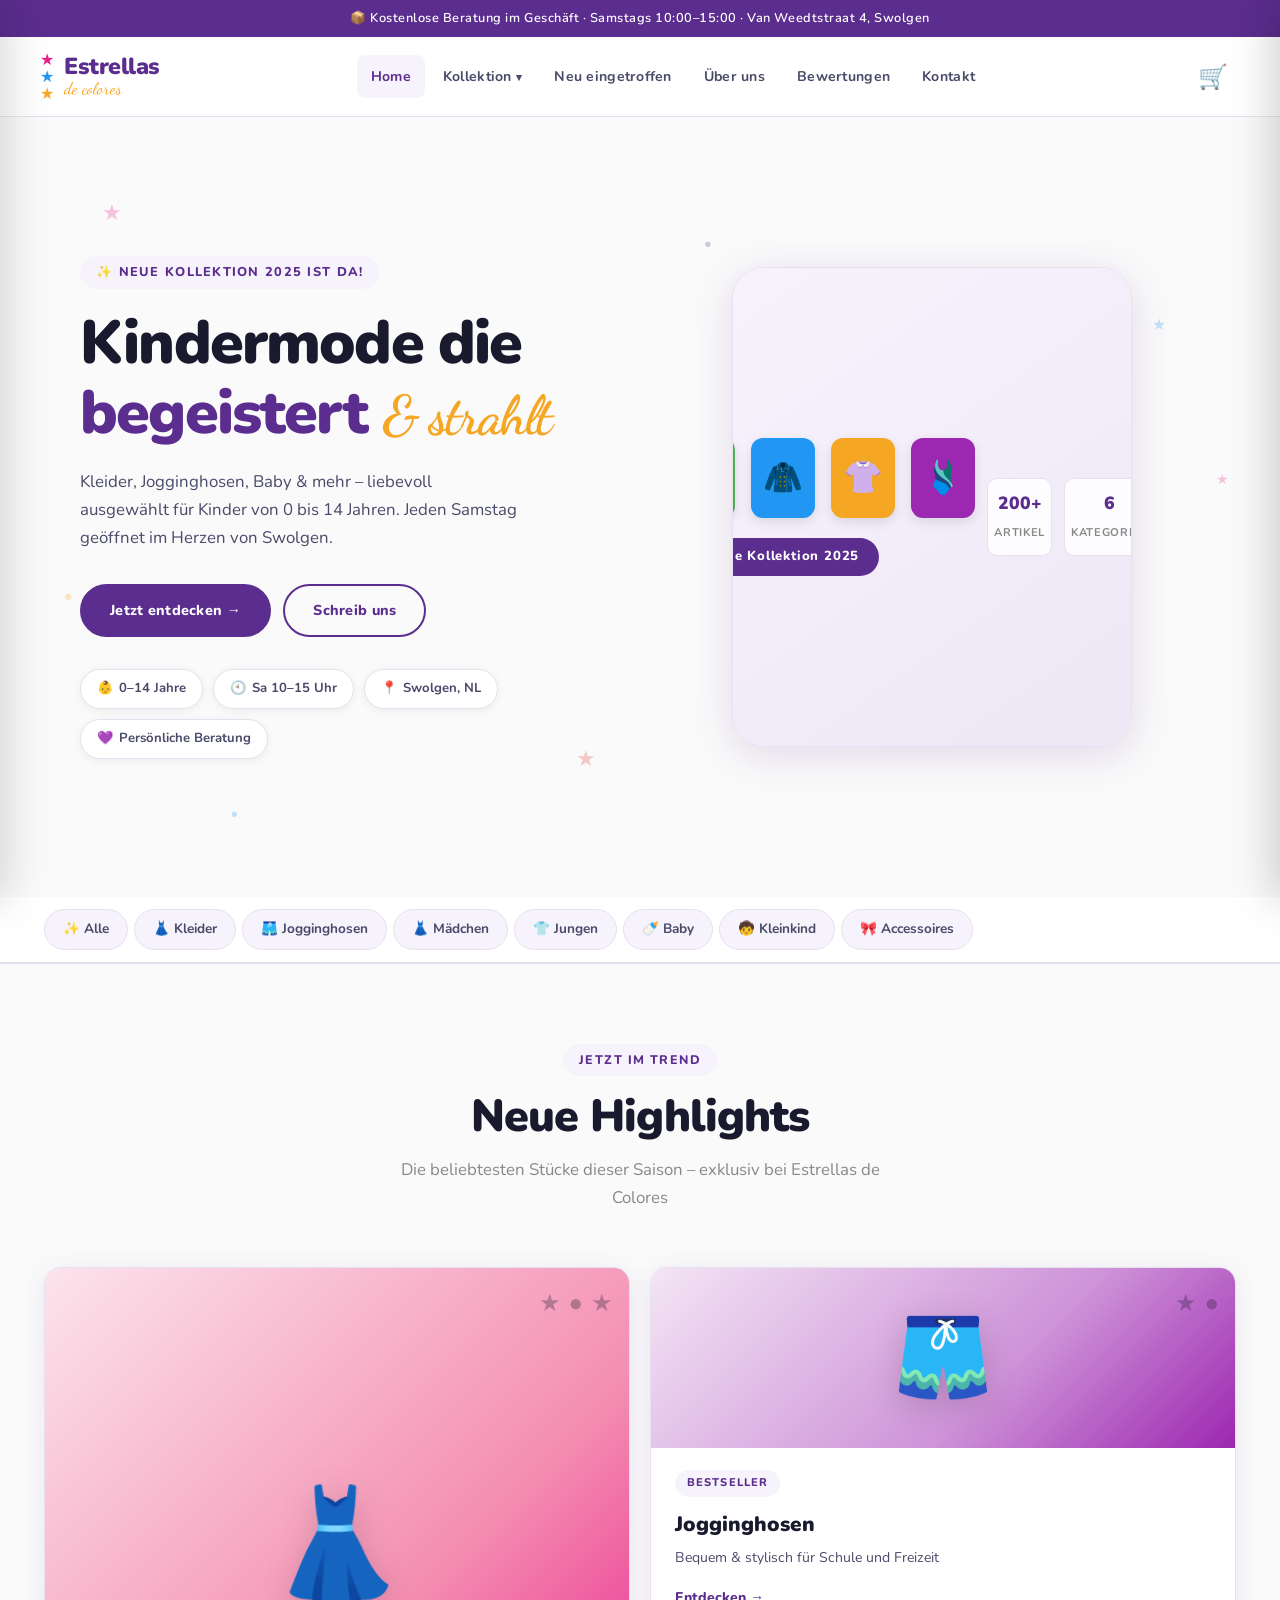
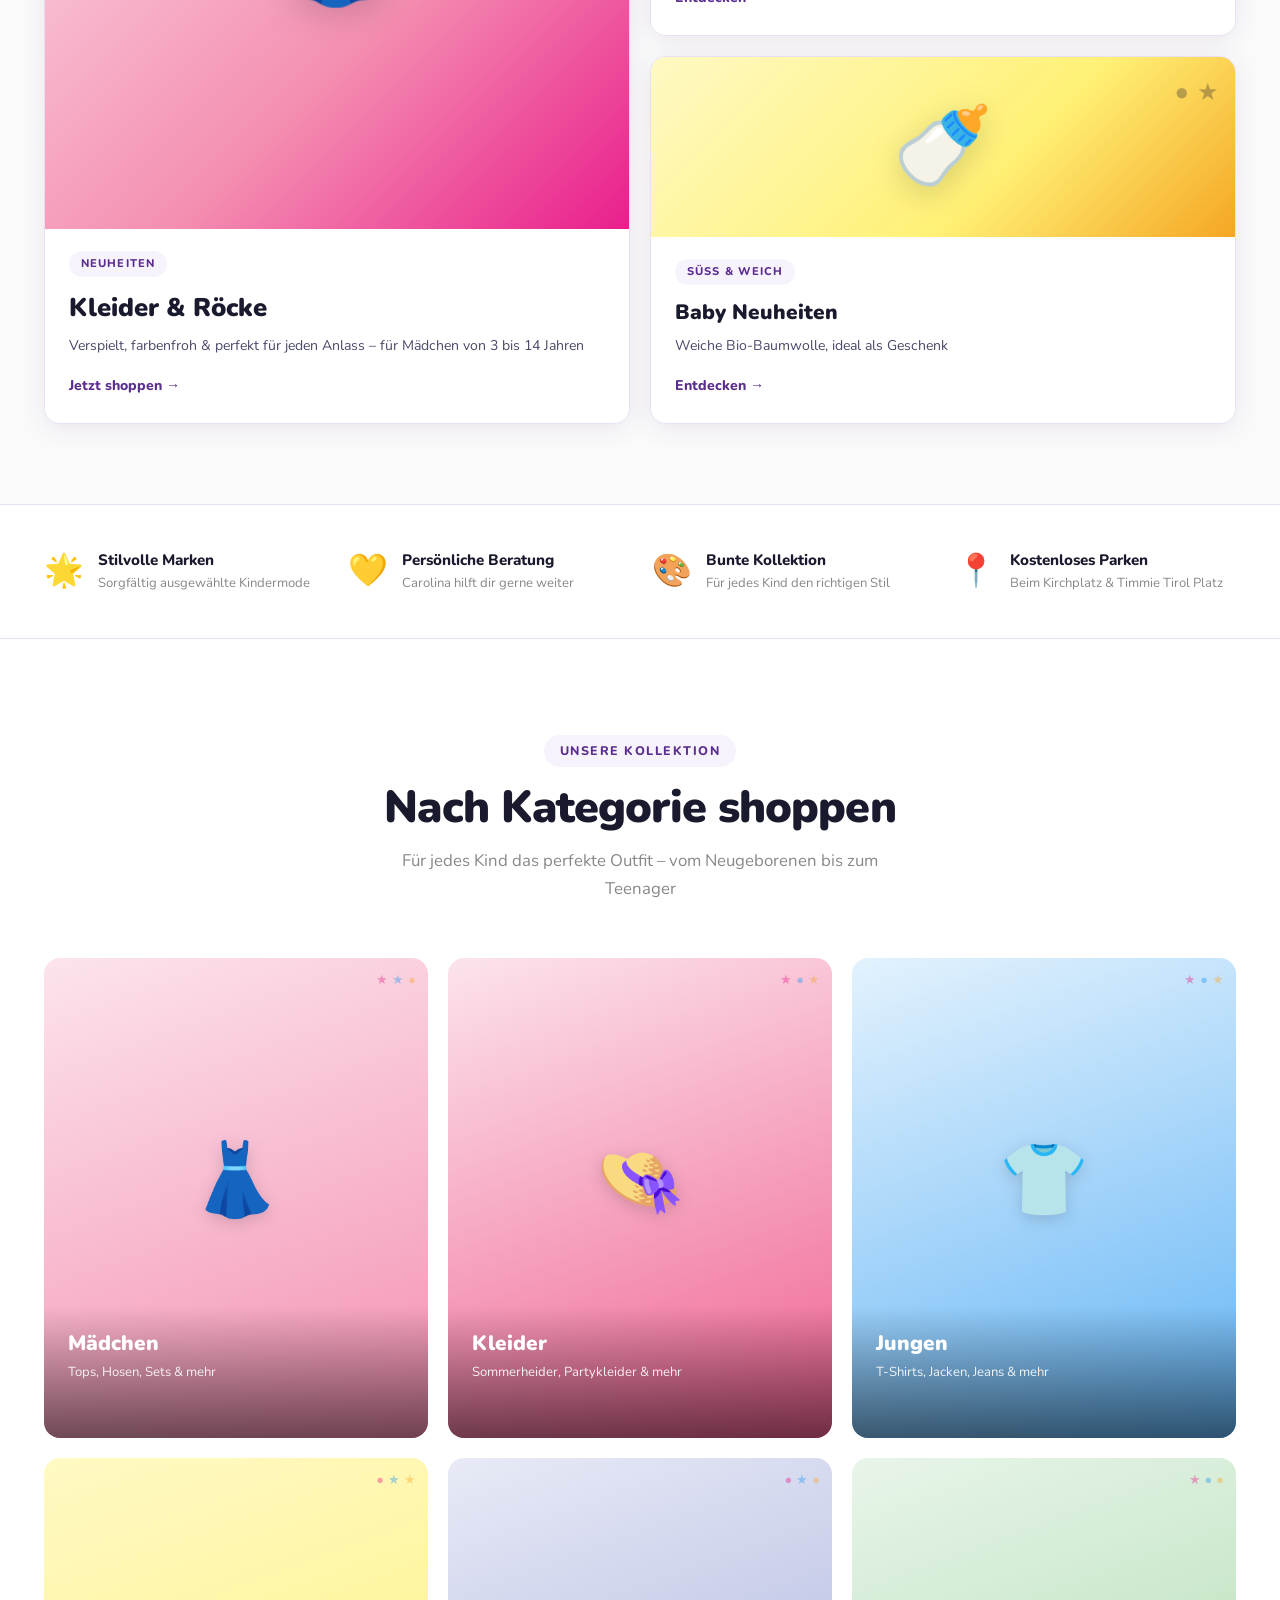
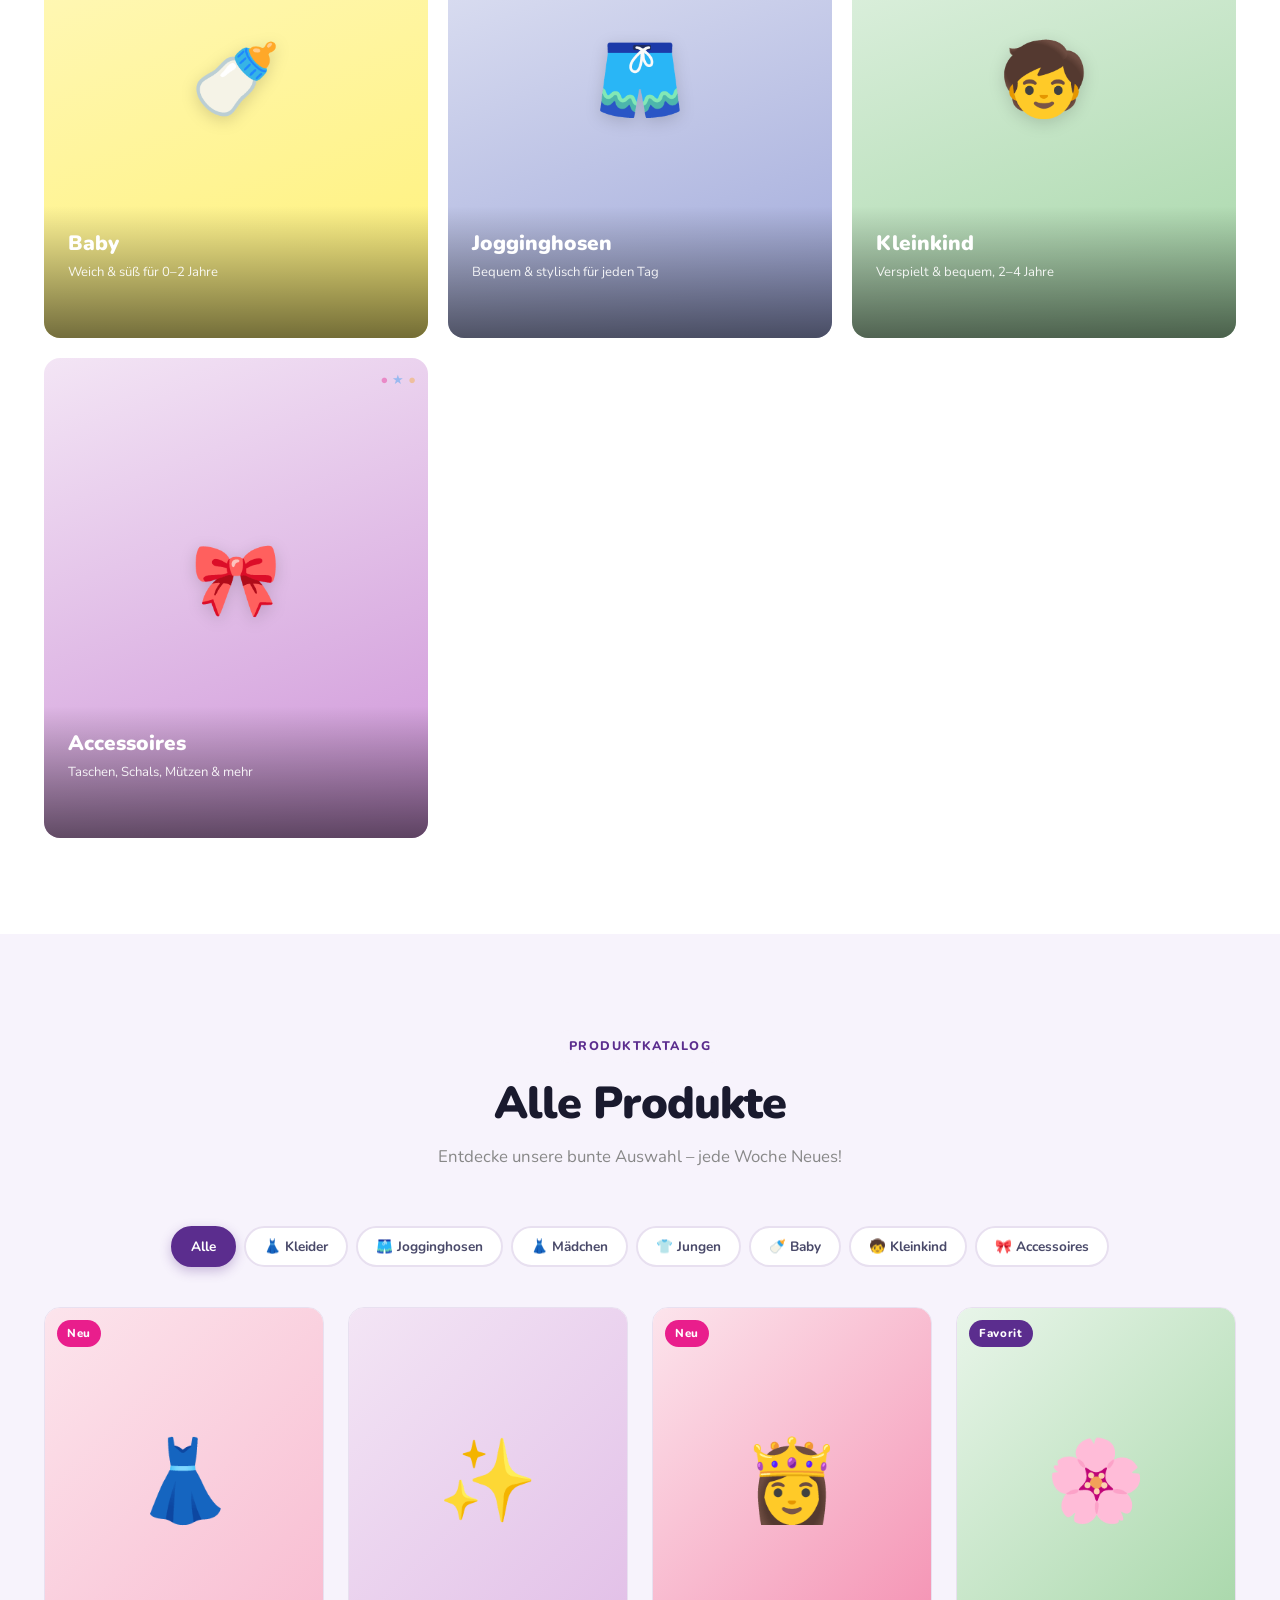
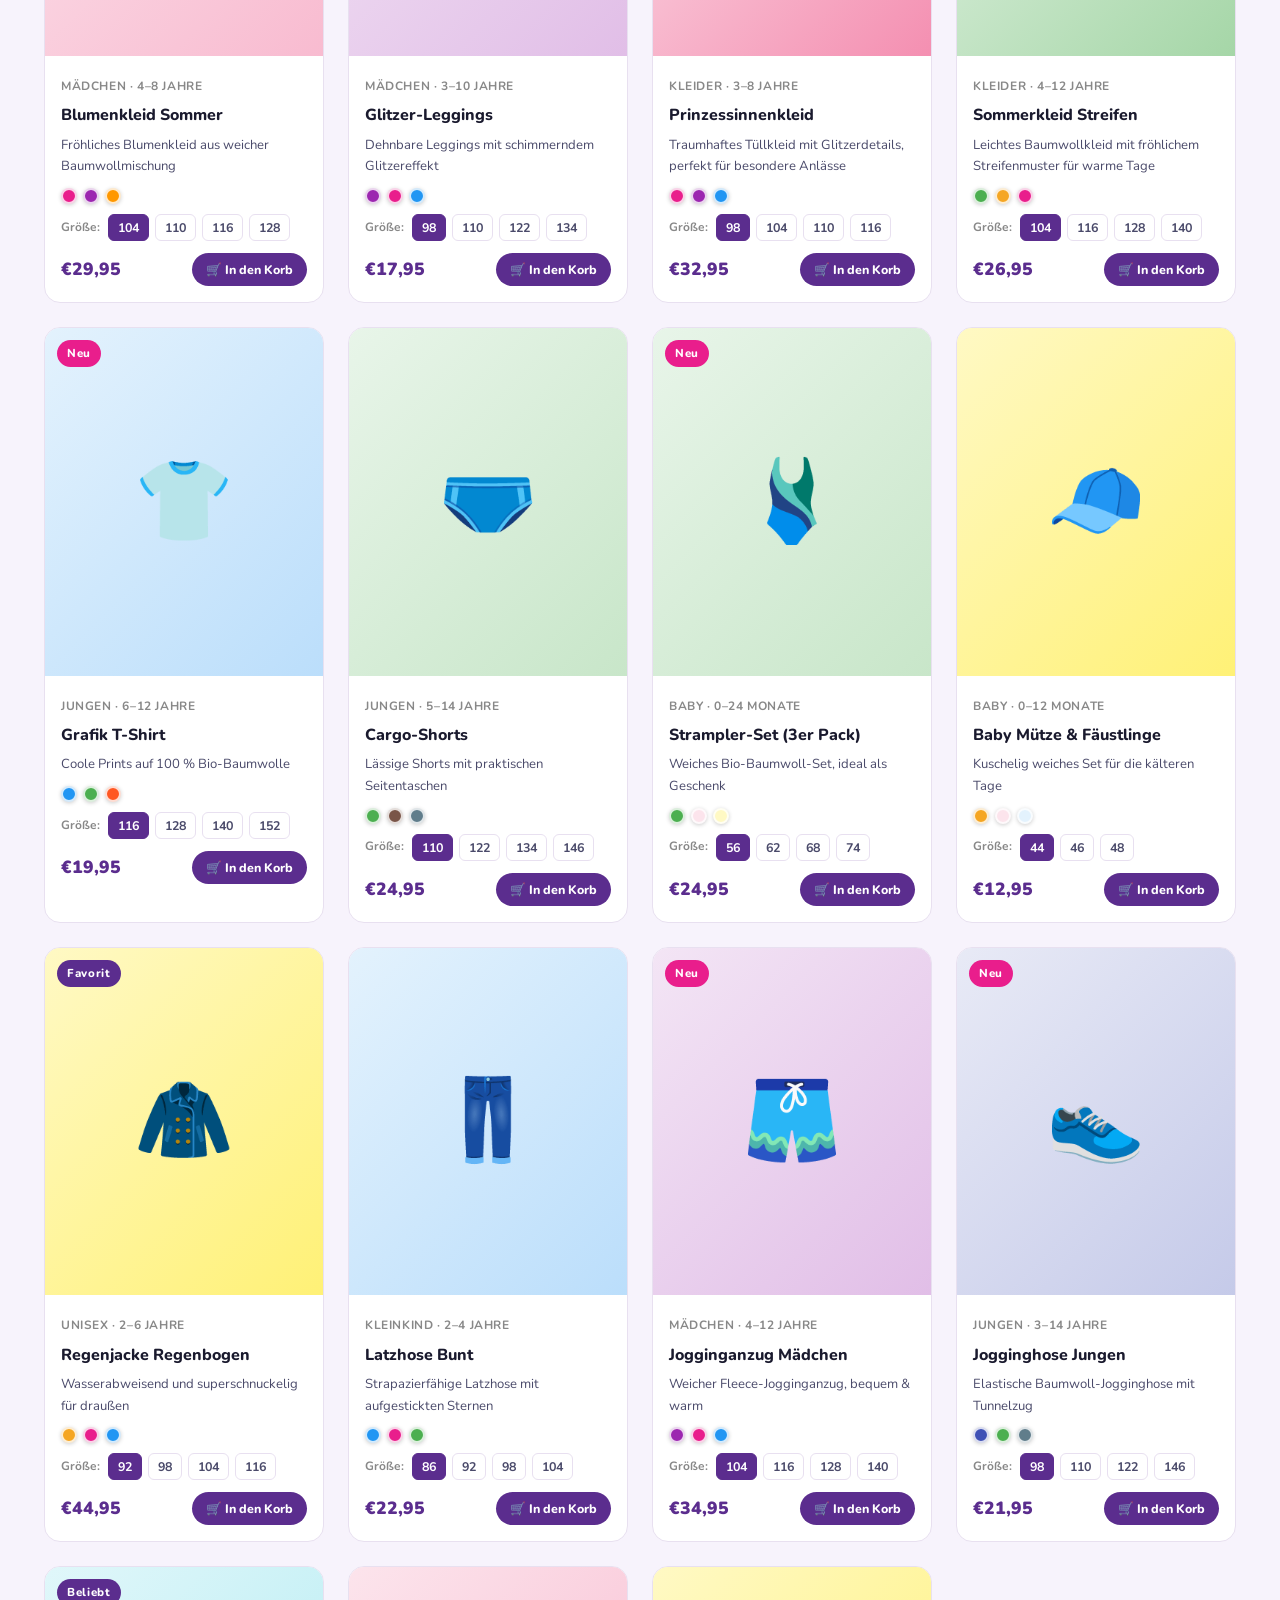
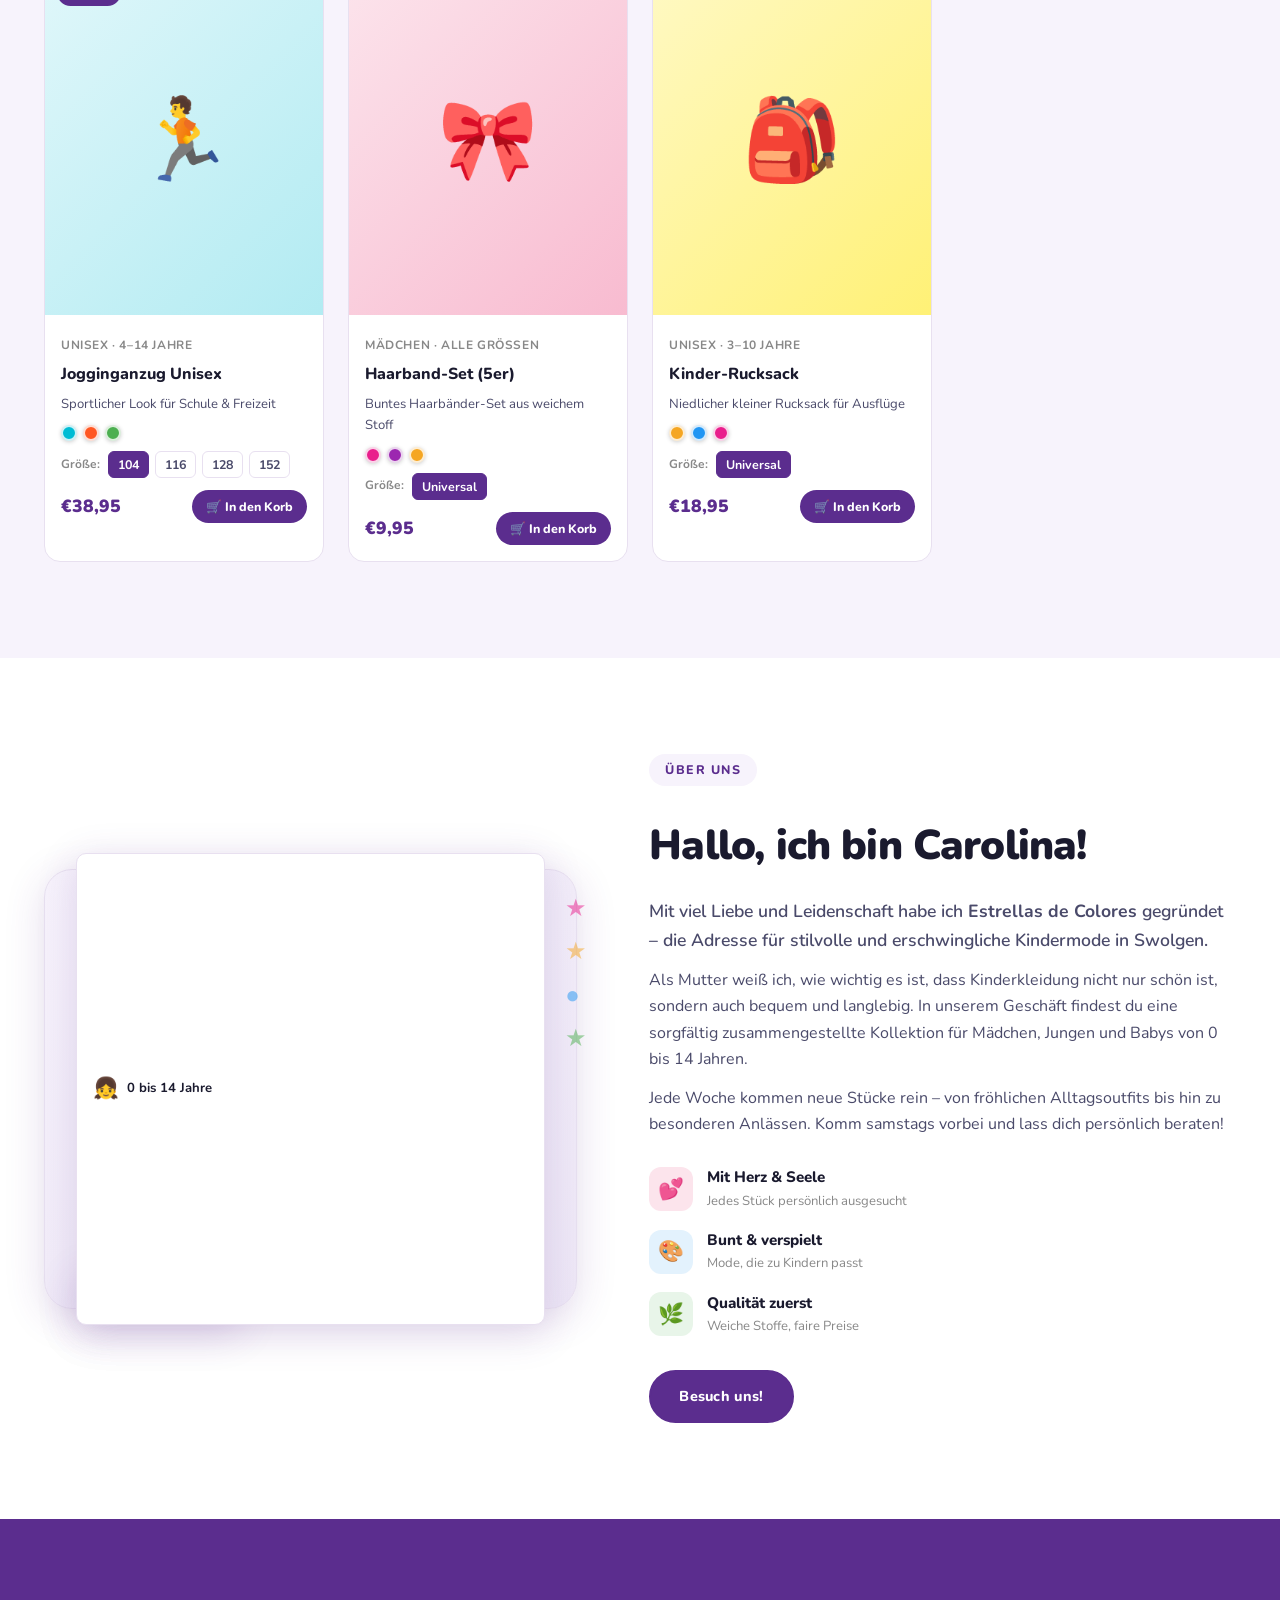
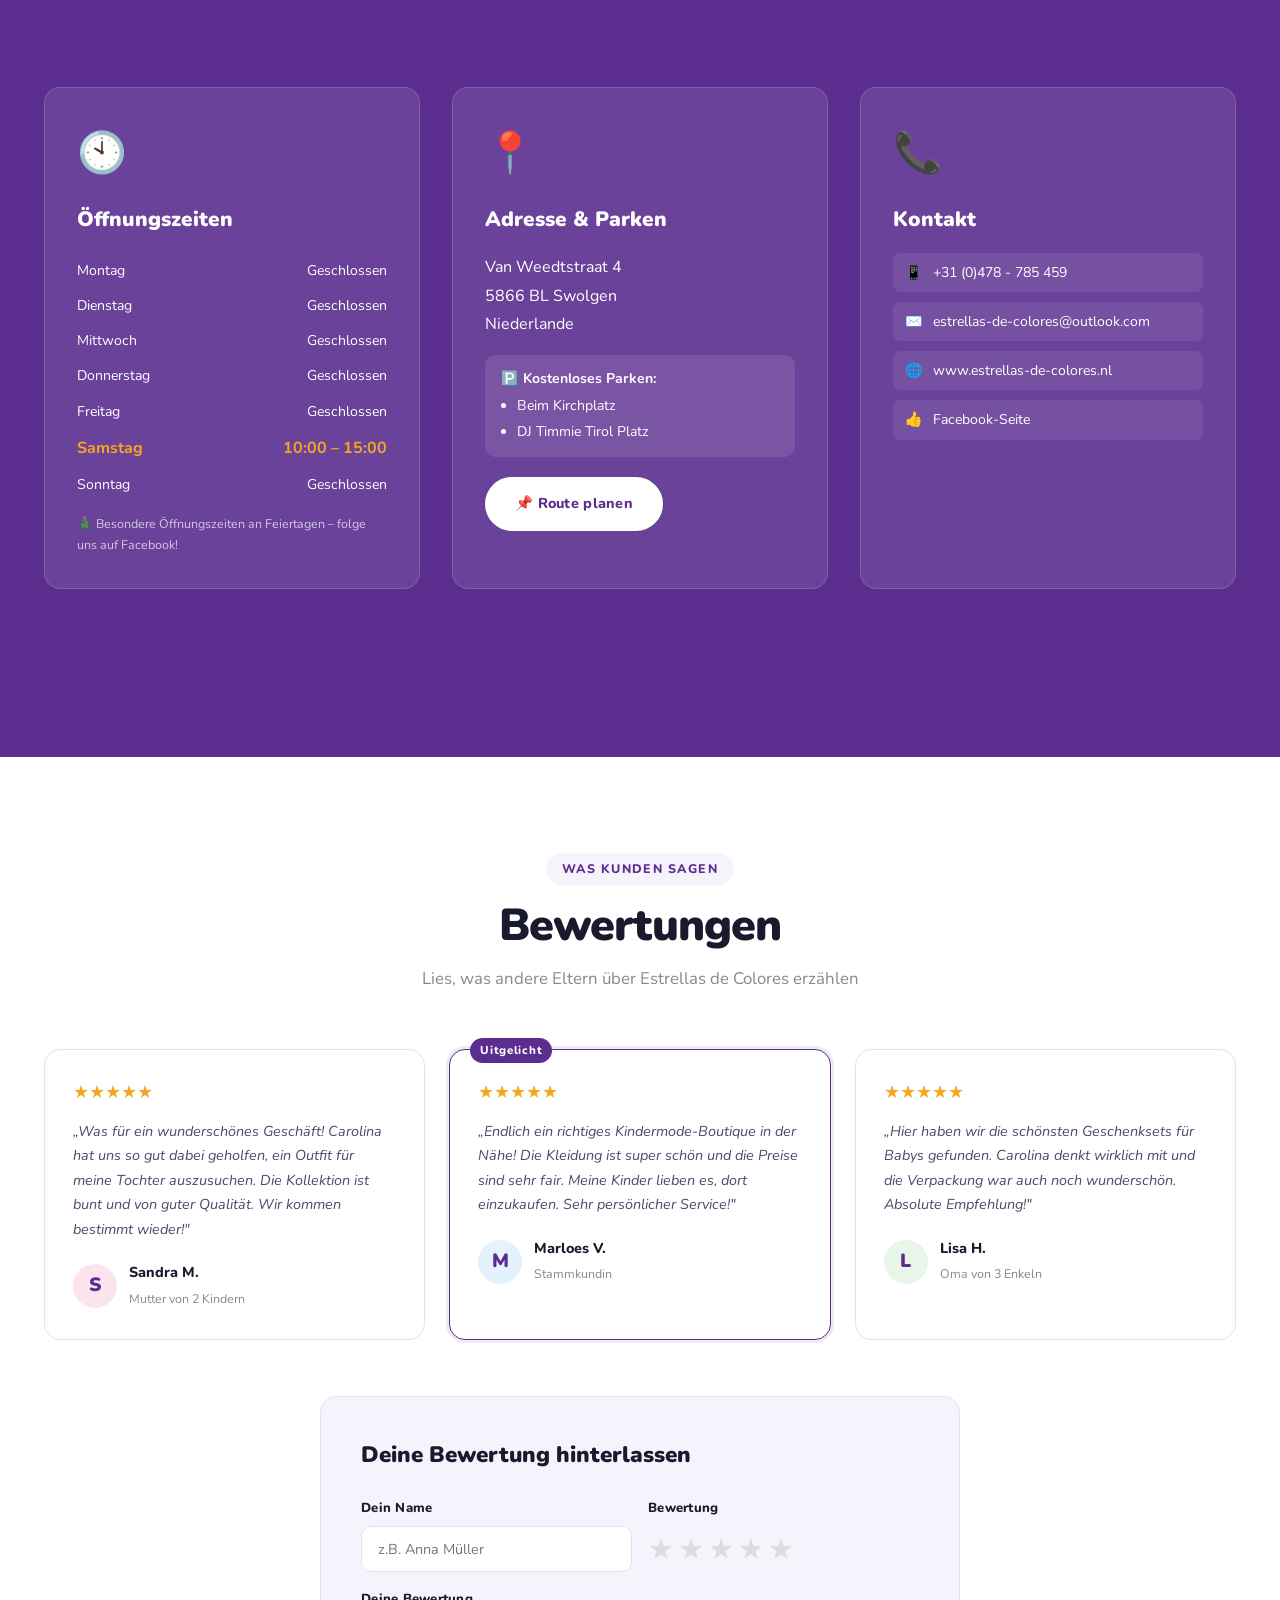
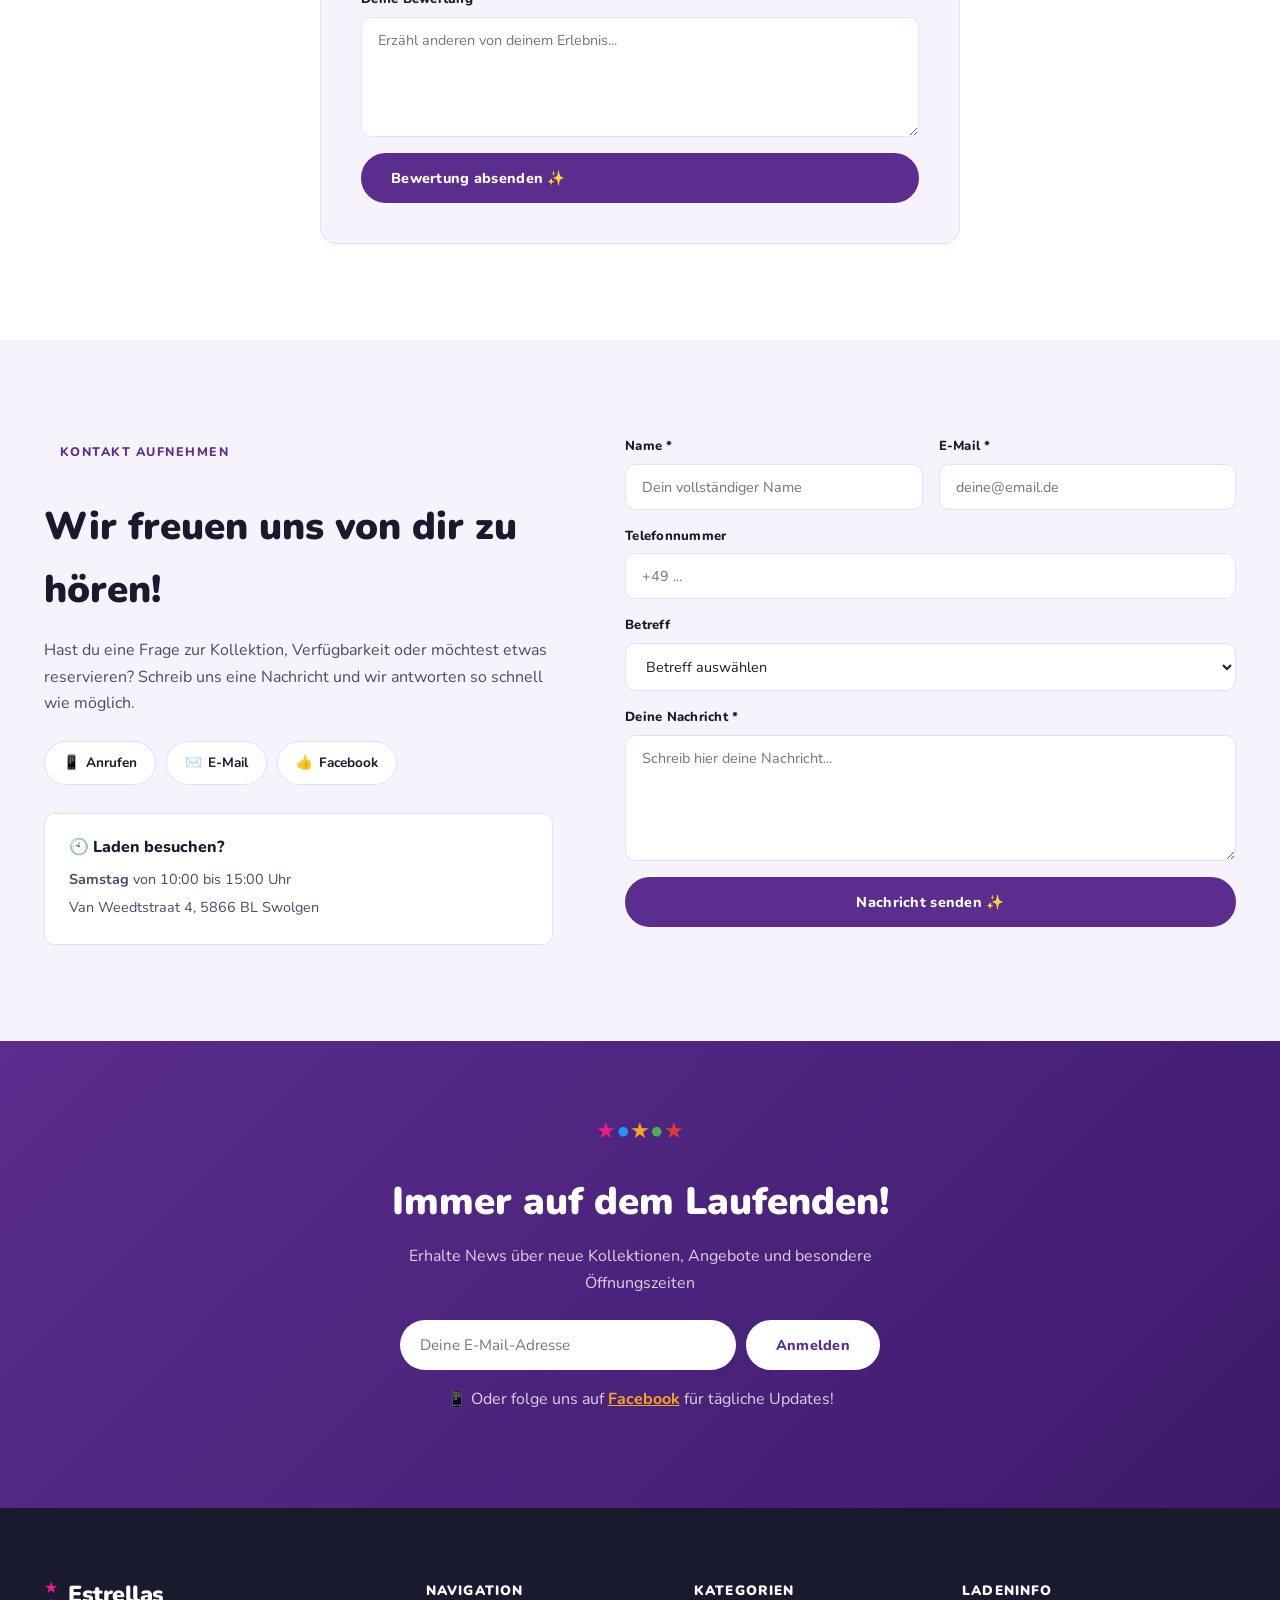
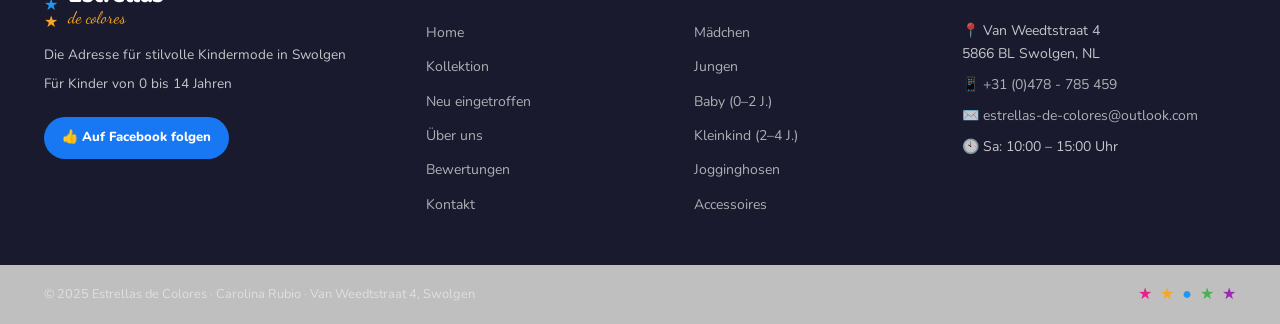
==== commit 29618642: "Improve homepage, add Kleider category, wire contact form to Carolina's email - Add Kleider (dresses" ====
--- a/index.html
+++ b/index.html
@@ -40,6 +40,7 @@
           <a href="#shop" class="nav-link">Kollektion <span class="arrow">▾</span></a>
           <ul class="dropdown-menu">
             <li><a href="#shop" data-filter="maedchen">👗 Mädchen</a></li>
+            <li><a href="#shop" data-filter="kleider">👗 Kleider</a></li>
             <li><a href="#shop" data-filter="jungen">👕 Jungen</a></li>
             <li><a href="#shop" data-filter="baby">🍼 Baby (0–2 J.)</a></li>
             <li><a href="#shop" data-filter="kleinkind">🧒 Kleinkind (2–4 J.)</a></li>
@@ -87,6 +88,9 @@
       </a>
       <a href="#shop" class="mobile-nav-item cat-link" data-filter="maedchen" data-close>
         <span class="mobile-cat-icon" style="background:#fce4ec">👗</span> Mädchen
+      </a>
+      <a href="#shop" class="mobile-nav-item cat-link" data-filter="kleider" data-close>
+        <span class="mobile-cat-icon" style="background:#fce4ec">👒</span> Kleider
       </a>
       <a href="#shop" class="mobile-nav-item cat-link" data-filter="jungen" data-close>
         <span class="mobile-cat-icon" style="background:#e3f2fd">👕</span> Jungen
@@ -131,24 +135,25 @@
       <span class="floating-star fs8">●</span>
     </div>
     <div class="hero-content">
-      <p class="hero-label">Kindermode für die Kleinen bis 14 Jahre</p>
+      <p class="hero-label">✨ Neue Kollektion 2025 ist da!</p>
       <h1 class="hero-title">
-        Die Adresse für<br/>
-        <span class="highlight-purple">stilvolle</span>
-        <span class="highlight-script"> Kindermode</span>
+        Kindermode die<br/>
+        <span class="highlight-purple">begeistert</span>
+        <span class="highlight-script"> & strahlt</span>
       </h1>
       <p class="hero-sub">
-        Entdecke unsere bunte Kollektion für Mädchen, Jungen und Babys.<br/>
-        Immer überraschend, immer erschwinglich – im Herzen von Swolgen.
+        Kleider, Jogginghosen, Baby & mehr – liebevoll ausgewählt für Kinder von 0 bis 14 Jahren.
+        Jeden Samstag geöffnet im Herzen von Swolgen.
       </p>
       <div class="hero-buttons">
-        <a href="#shop" class="btn btn-primary">Kollektion entdecken</a>
-        <a href="#ueber-uns" class="btn btn-outline">Über uns</a>
+        <a href="#shop" class="btn btn-primary">Jetzt entdecken →</a>
+        <a href="#kontakt" class="btn btn-outline">Schreib uns</a>
       </div>
       <div class="hero-badges">
-        <div class="badge"><span>👶</span> 0 bis 14 Jahre</div>
-        <div class="badge"><span>📅</span> Samstag geöffnet</div>
+        <div class="badge"><span>👶</span> 0–14 Jahre</div>
+        <div class="badge"><span>🕙</span> Sa 10–15 Uhr</div>
         <div class="badge"><span>📍</span> Swolgen, NL</div>
+        <div class="badge"><span>💜</span> Persönliche Beratung</div>
       </div>
     </div>
     <div class="hero-image">
@@ -164,6 +169,78 @@
             </div>
             <p class="store-visual-tag">Neue Kollektion 2025</p>
           </div>
+          <div class="hero-stats">
+            <div class="hero-stat"><strong>200+</strong><span>Artikel</span></div>
+            <div class="hero-stat"><strong>6</strong><span>Kategorien</span></div>
+            <div class="hero-stat"><strong>⭐ 5,0</strong><span>Bewertung</span></div>
+          </div>
+        </div>
+      </div>
+    </div>
+  </section>
+
+  <!-- ============================================================
+       KATEGORIE SCHNELLAUSWAHL (Zara-style strip)
+  ============================================================ -->
+  <nav class="cat-strip" aria-label="Kategorien">
+    <div class="cat-strip-inner">
+      <a href="#shop" class="cat-pill" data-filter="alle">✨ Alle</a>
+      <a href="#shop" class="cat-pill" data-filter="kleider">👗 Kleider</a>
+      <a href="#shop" class="cat-pill" data-filter="jogginghosen">🩳 Jogginghosen</a>
+      <a href="#shop" class="cat-pill" data-filter="maedchen">👗 Mädchen</a>
+      <a href="#shop" class="cat-pill" data-filter="jungen">👕 Jungen</a>
+      <a href="#shop" class="cat-pill" data-filter="baby">🍼 Baby</a>
+      <a href="#shop" class="cat-pill" data-filter="kleinkind">🧒 Kleinkind</a>
+      <a href="#shop" class="cat-pill" data-filter="accessoires">🎀 Accessoires</a>
+    </div>
+  </nav>
+
+  <!-- ============================================================
+       HIGHLIGHTS / NEU EINGETROFFEN (Zara-style banners)
+  ============================================================ -->
+  <section class="highlights-section" id="highlights">
+    <div class="container">
+      <div class="section-header">
+        <span class="section-tag">Jetzt im Trend</span>
+        <h2>Neue Highlights</h2>
+        <p>Die beliebtesten Stücke dieser Saison – exklusiv bei Estrellas de Colores</p>
+      </div>
+      <div class="highlights-grid">
+        <div class="highlight-card hc-large" data-filter="kleider">
+          <div class="hc-visual hc-pink">
+            <span class="hc-emoji">👗</span>
+            <div class="hc-deco-stars"><span>★</span><span>●</span><span>★</span></div>
+          </div>
+          <div class="hc-body">
+            <span class="hc-tag">Neuheiten</span>
+            <h3>Kleider & Röcke</h3>
+            <p>Verspielt, farbenfroh & perfekt für jeden Anlass – für Mädchen von 3 bis 14 Jahren</p>
+            <a href="#shop" class="hc-link" data-filter="kleider">Jetzt shoppen →</a>
+          </div>
+        </div>
+        <div class="highlight-card hc-small" data-filter="jogginghosen">
+          <div class="hc-visual hc-purple">
+            <span class="hc-emoji">🩳</span>
+            <div class="hc-deco-stars"><span>★</span><span>●</span></div>
+          </div>
+          <div class="hc-body">
+            <span class="hc-tag">Bestseller</span>
+            <h3>Jogginghosen</h3>
+            <p>Bequem & stylisch für Schule und Freizeit</p>
+            <a href="#shop" class="hc-link" data-filter="jogginghosen">Entdecken →</a>
+          </div>
+        </div>
+        <div class="highlight-card hc-small" data-filter="baby">
+          <div class="hc-visual hc-yellow">
+            <span class="hc-emoji">🍼</span>
+            <div class="hc-deco-stars"><span>●</span><span>★</span></div>
+          </div>
+          <div class="hc-body">
+            <span class="hc-tag">Süß & Weich</span>
+            <h3>Baby Neuheiten</h3>
+            <p>Weiche Bio-Baumwolle, ideal als Geschenk</p>
+            <a href="#shop" class="hc-link" data-filter="baby">Entdecken →</a>
+          </div>
         </div>
       </div>
     </div>
@@ -220,10 +297,19 @@
           <div class="cat-icon">👗</div>
           <div class="cat-overlay">
             <h3>Mädchen</h3>
-            <p>Kleider, Tops, Hosen & mehr</p>
+            <p>Tops, Hosen, Sets & mehr</p>
             <span class="cat-btn">Alle anzeigen →</span>
           </div>
           <div class="cat-bg-stars"><span>★</span><span>★</span><span>●</span></div>
+        </a>
+        <a href="#shop" class="category-card cat-kleider" data-filter="kleider">
+          <div class="cat-icon">👒</div>
+          <div class="cat-overlay">
+            <h3>Kleider</h3>
+            <p>Sommerheider, Partykleider & mehr</p>
+            <span class="cat-btn">Alle anzeigen →</span>
+          </div>
+          <div class="cat-bg-stars"><span>★</span><span>●</span><span>★</span></div>
         </a>
         <a href="#shop" class="category-card cat-jungen" data-filter="jungen">
           <div class="cat-icon">👕</div>
@@ -288,11 +374,12 @@
       <!-- Filter Buttons -->
       <div class="filter-bar">
         <button class="filter-btn active" data-filter="alle">Alle</button>
+        <button class="filter-btn" data-filter="kleider">👗 Kleider</button>
+        <button class="filter-btn" data-filter="jogginghosen">🩳 Jogginghosen</button>
         <button class="filter-btn" data-filter="maedchen">👗 Mädchen</button>
         <button class="filter-btn" data-filter="jungen">👕 Jungen</button>
         <button class="filter-btn" data-filter="baby">🍼 Baby</button>
         <button class="filter-btn" data-filter="kleinkind">🧒 Kleinkind</button>
-        <button class="filter-btn" data-filter="jogginghosen">🩳 Jogginghosen</button>
         <button class="filter-btn" data-filter="accessoires">🎀 Accessoires</button>
       </div>
 
@@ -350,6 +437,63 @@
             </div>
             <div class="product-footer">
               <span class="product-price">€17,95</span>
+              <button class="add-to-cart btn-cart">🛒 In den Korb</button>
+            </div>
+          </div>
+        </div>
+
+        <!-- Kleider -->
+        <div class="product-card" data-category="kleider" data-id="p14" data-name="Prinzessinnenkleid" data-price="32.95" data-emoji="👸">
+          <div class="product-img" style="background:linear-gradient(135deg,#fce4ec,#f48fb1)">
+            <span class="product-emoji">👸</span>
+            <span class="product-badge new">Neu</span>
+          </div>
+          <div class="product-info">
+            <span class="product-cat">Kleider · 3–8 Jahre</span>
+            <h4>Prinzessinnenkleid</h4>
+            <p class="product-desc">Traumhaftes Tüllkleid mit Glitzerdetails, perfekt für besondere Anlässe</p>
+            <div class="product-colors">
+              <span class="color-dot" style="background:#E91E8C"></span>
+              <span class="color-dot" style="background:#9C27B0"></span>
+              <span class="color-dot" style="background:#2196F3"></span>
+            </div>
+            <div class="product-sizes">
+              <span class="size-label">Größe:</span>
+              <button class="size-btn active" data-size="98">98</button>
+              <button class="size-btn" data-size="104">104</button>
+              <button class="size-btn" data-size="110">110</button>
+              <button class="size-btn" data-size="116">116</button>
+            </div>
+            <div class="product-footer">
+              <span class="product-price">€32,95</span>
+              <button class="add-to-cart btn-cart">🛒 In den Korb</button>
+            </div>
+          </div>
+        </div>
+
+        <div class="product-card" data-category="kleider" data-id="p15" data-name="Sommerkleid Streifen" data-price="26.95" data-emoji="🌸">
+          <div class="product-img" style="background:linear-gradient(135deg,#e8f5e9,#a5d6a7)">
+            <span class="product-emoji">🌸</span>
+            <span class="product-badge">Favorit</span>
+          </div>
+          <div class="product-info">
+            <span class="product-cat">Kleider · 4–12 Jahre</span>
+            <h4>Sommerkleid Streifen</h4>
+            <p class="product-desc">Leichtes Baumwollkleid mit fröhlichem Streifenmuster für warme Tage</p>
+            <div class="product-colors">
+              <span class="color-dot" style="background:#4CAF50"></span>
+              <span class="color-dot" style="background:#F5A623"></span>
+              <span class="color-dot" style="background:#E91E8C"></span>
+            </div>
+            <div class="product-sizes">
+              <span class="size-label">Größe:</span>
+              <button class="size-btn active" data-size="104">104</button>
+              <button class="size-btn" data-size="116">116</button>
+              <button class="size-btn" data-size="128">128</button>
+              <button class="size-btn" data-size="140">140</button>
+            </div>
+            <div class="product-footer">
+              <span class="product-price">€26,95</span>
               <button class="add-to-cart btn-cart">🛒 In den Korb</button>
             </div>
           </div>
--- a/styles.css
+++ b/styles.css
@@ -994,6 +994,7 @@
    CATEGORY CARDS – remap names to German
    ============================================================ */
 .cat-maedchen    { background: linear-gradient(160deg, #fce4ec 0%, #f48fb1 100%); }
+.cat-kleider     { background: linear-gradient(160deg, #fce4ec 0%, #f06292 100%); }
 .cat-jungen      { background: linear-gradient(160deg, #e3f2fd 0%, #64b5f6 100%); }
 .cat-jogging     { background: linear-gradient(160deg, #e8eaf6 0%, #9fa8da 100%); }
 .cat-kleinkind   { background: linear-gradient(160deg, #e8f5e9 0%, #a5d6a7 100%); }
@@ -1416,3 +1417,263 @@
   .checkout-modal { padding: 24px 16px; }
   .payment-grid   { grid-template-columns: 1fr 1fr; gap: 8px; }
 }
+
+
+/* ============================================================
+   HERO STATS (inside hero card)
+   ============================================================ */
+.hero-stats {
+  display: flex;
+  gap: 12px;
+  justify-content: center;
+  margin-top: 20px;
+  padding: 0 12px;
+}
+.hero-stat {
+  flex: 1;
+  background: rgba(255,255,255,.85);
+  border-radius: var(--radius-sm);
+  padding: 10px 6px;
+  text-align: center;
+  border: 1px solid var(--border);
+}
+.hero-stat strong {
+  display: block;
+  font-size: 1.1rem;
+  font-weight: 900;
+  color: var(--purple);
+}
+.hero-stat span {
+  font-size: .7rem;
+  color: var(--text-light);
+  font-weight: 700;
+  text-transform: uppercase;
+  letter-spacing: .06em;
+}
+
+
+/* ============================================================
+   CATEGORY STRIP (Zara-style horizontal pill nav)
+   ============================================================ */
+.cat-strip {
+  background: var(--white);
+  border-bottom: 2px solid var(--border);
+  position: sticky;
+  top: 80px;
+  z-index: 90;
+  overflow: hidden;
+}
+.cat-strip-inner {
+  display: flex;
+  gap: 6px;
+  padding: 12px 24px;
+  overflow-x: auto;
+  scrollbar-width: none;
+  max-width: var(--max-w);
+  margin: 0 auto;
+  -webkit-overflow-scrolling: touch;
+}
+.cat-strip-inner::-webkit-scrollbar { display: none; }
+.cat-pill {
+  display: inline-flex;
+  align-items: center;
+  gap: 5px;
+  white-space: nowrap;
+  padding: 8px 18px;
+  border-radius: 50px;
+  font-size: .85rem;
+  font-weight: 700;
+  color: var(--text-mid);
+  background: var(--light);
+  border: 1.5px solid var(--border);
+  transition: all .2s ease;
+  cursor: pointer;
+  flex-shrink: 0;
+}
+.cat-pill:hover,
+.cat-pill.active {
+  background: var(--purple);
+  color: #fff;
+  border-color: var(--purple);
+  transform: translateY(-1px);
+  box-shadow: 0 4px 12px rgba(91,45,142,.3);
+}
+
+
+/* ============================================================
+   HIGHLIGHTS SECTION (Zara-style feature banners)
+   ============================================================ */
+.highlights-section { padding: 80px 0; background: var(--off-white); }
+
+.highlights-grid {
+  display: grid;
+  grid-template-columns: 1fr 1fr;
+  grid-template-rows: auto auto;
+  gap: 20px;
+}
+.highlight-card {
+  border-radius: var(--radius);
+  overflow: hidden;
+  box-shadow: var(--shadow);
+  background: var(--white);
+  display: flex;
+  flex-direction: column;
+  cursor: pointer;
+  transition: transform .3s ease, box-shadow .3s ease;
+  border: 1px solid var(--border);
+}
+.highlight-card:hover { transform: translateY(-5px); box-shadow: var(--shadow-md); }
+.hc-large { grid-row: span 2; }
+
+.hc-visual {
+  flex: 1;
+  min-height: 180px;
+  display: flex;
+  align-items: center;
+  justify-content: center;
+  position: relative;
+  overflow: hidden;
+}
+.hc-large .hc-visual { min-height: 280px; }
+.hc-pink   { background: linear-gradient(135deg, #fce4ec 0%, #f48fb1 60%, #e91e8c 100%); }
+.hc-purple { background: linear-gradient(135deg, #f3e5f5 0%, #ce93d8 60%, #9c27b0 100%); }
+.hc-yellow { background: linear-gradient(135deg, #fff9c4 0%, #fff176 60%, #f5a623 100%); }
+
+.hc-emoji {
+  font-size: 5rem;
+  filter: drop-shadow(0 8px 16px rgba(0,0,0,.15));
+  z-index: 1;
+}
+.hc-large .hc-emoji { font-size: 7rem; }
+
+.hc-deco-stars {
+  position: absolute;
+  inset: 0;
+  display: flex;
+  align-items: flex-start;
+  justify-content: flex-end;
+  padding: 16px;
+  gap: 8px;
+  pointer-events: none;
+  opacity: .3;
+  font-size: 1.5rem;
+}
+.hc-body {
+  padding: 20px 24px 24px;
+  background: var(--white);
+}
+.hc-tag {
+  display: inline-block;
+  background: var(--light);
+  color: var(--purple);
+  font-size: .7rem;
+  font-weight: 800;
+  letter-spacing: .1em;
+  text-transform: uppercase;
+  padding: 4px 12px;
+  border-radius: 50px;
+  margin-bottom: 10px;
+}
+.hc-body h3 {
+  font-size: 1.3rem;
+  font-weight: 900;
+  margin-bottom: 6px;
+  color: var(--text);
+}
+.hc-large .hc-body h3 { font-size: 1.6rem; }
+.hc-body p { font-size: .88rem; color: var(--text-mid); margin-bottom: 16px; line-height: 1.5; }
+.hc-link {
+  display: inline-flex;
+  align-items: center;
+  gap: 4px;
+  font-size: .88rem;
+  font-weight: 800;
+  color: var(--purple);
+  transition: gap .2s ease;
+}
+.hc-link:hover { gap: 8px; }
+
+
+/* ============================================================
+   MOBILE – Improved responsive rules
+   ============================================================ */
+@media (max-width: 900px) {
+  .highlights-grid {
+    grid-template-columns: 1fr;
+    grid-template-rows: auto;
+  }
+  .hc-large { grid-row: span 1; }
+  .hero { padding: 60px 32px; gap: 32px; }
+  .cat-strip { top: 72px; }
+}
+
+@media (max-width: 768px) {
+  /* Hero stacks vertically on mobile */
+  .hero {
+    grid-template-columns: 1fr;
+    min-height: unset;
+    padding: 48px 20px 40px;
+    text-align: center;
+  }
+  .hero-content { order: 1; }
+  .hero-image { order: 2; justify-content: center; }
+  .hero-card-big { width: 100%; max-width: 360px; height: 280px; }
+  .clothes-rack { gap: 8px; }
+  .hanger { width: 48px; height: 60px; font-size: 1.5rem; }
+  .hero-stats { gap: 8px; }
+  .hero-badges { justify-content: center; }
+  .hero-buttons { justify-content: center; }
+  .hero-sub { margin: 0 auto 28px; }
+
+  /* Category strip */
+  .cat-strip { top: 0; position: relative; }
+  .cat-strip-inner { padding: 10px 16px; }
+
+  /* Highlights */
+  .highlights-section { padding: 48px 0; }
+  .hc-visual { min-height: 140px; }
+  .hc-large .hc-visual { min-height: 200px; }
+  .hc-emoji { font-size: 3.5rem; }
+  .hc-large .hc-emoji { font-size: 5rem; }
+  .hc-body { padding: 16px 18px 20px; }
+  .hc-body h3 { font-size: 1.1rem; }
+  .hc-large .hc-body h3 { font-size: 1.3rem; }
+
+  /* Category grid – 2 cols on tablet */
+  .category-grid { grid-template-columns: repeat(2, 1fr); }
+
+  /* Filter bar horizontal scroll on mobile */
+  .filter-bar {
+    flex-wrap: nowrap;
+    overflow-x: auto;
+    justify-content: flex-start;
+    padding-bottom: 8px;
+    scrollbar-width: none;
+  }
+  .filter-bar::-webkit-scrollbar { display: none; }
+  .filter-btn { flex-shrink: 0; }
+
+  /* USP grid – 2x2 on mobile */
+  .usp-grid { grid-template-columns: repeat(2, 1fr); gap: 16px; }
+
+  /* Products grid – 2 columns */
+  .products-grid { grid-template-columns: repeat(2, 1fr); gap: 14px; }
+}
+
+@media (max-width: 560px) {
+  .hero-title { font-size: 2rem; }
+  .highlight-script { font-size: 1.8rem; }
+  .hero-card-big { height: 240px; }
+  .hero-stat strong { font-size: .95rem; }
+
+  /* Products – single column on very small screens */
+  .products-grid { grid-template-columns: 1fr; }
+
+  /* Category grid – 2 cols still ok */
+  .category-grid { grid-template-columns: repeat(2, 1fr); gap: 12px; }
+
+  .usp-grid { grid-template-columns: 1fr 1fr; }
+
+  .section { padding: 56px 0; }
+  .section-header { margin-bottom: 32px; }
+}
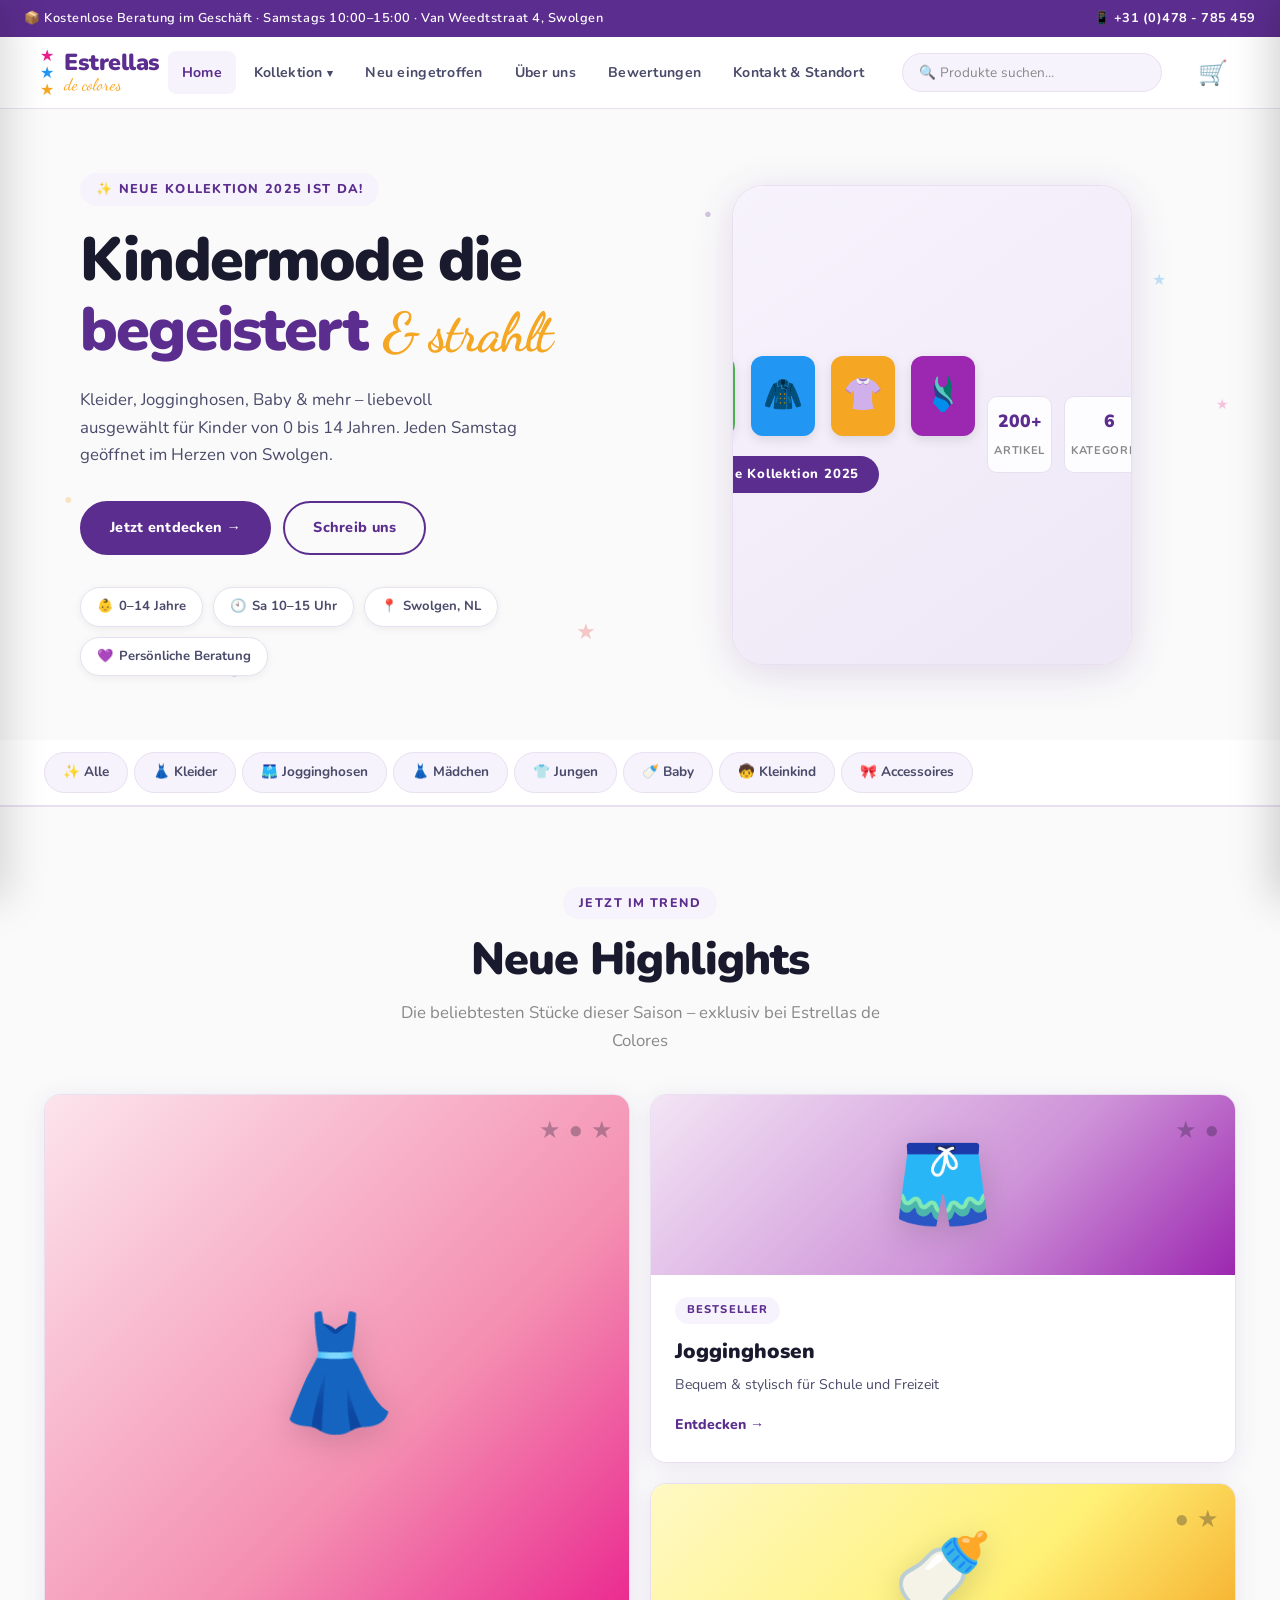
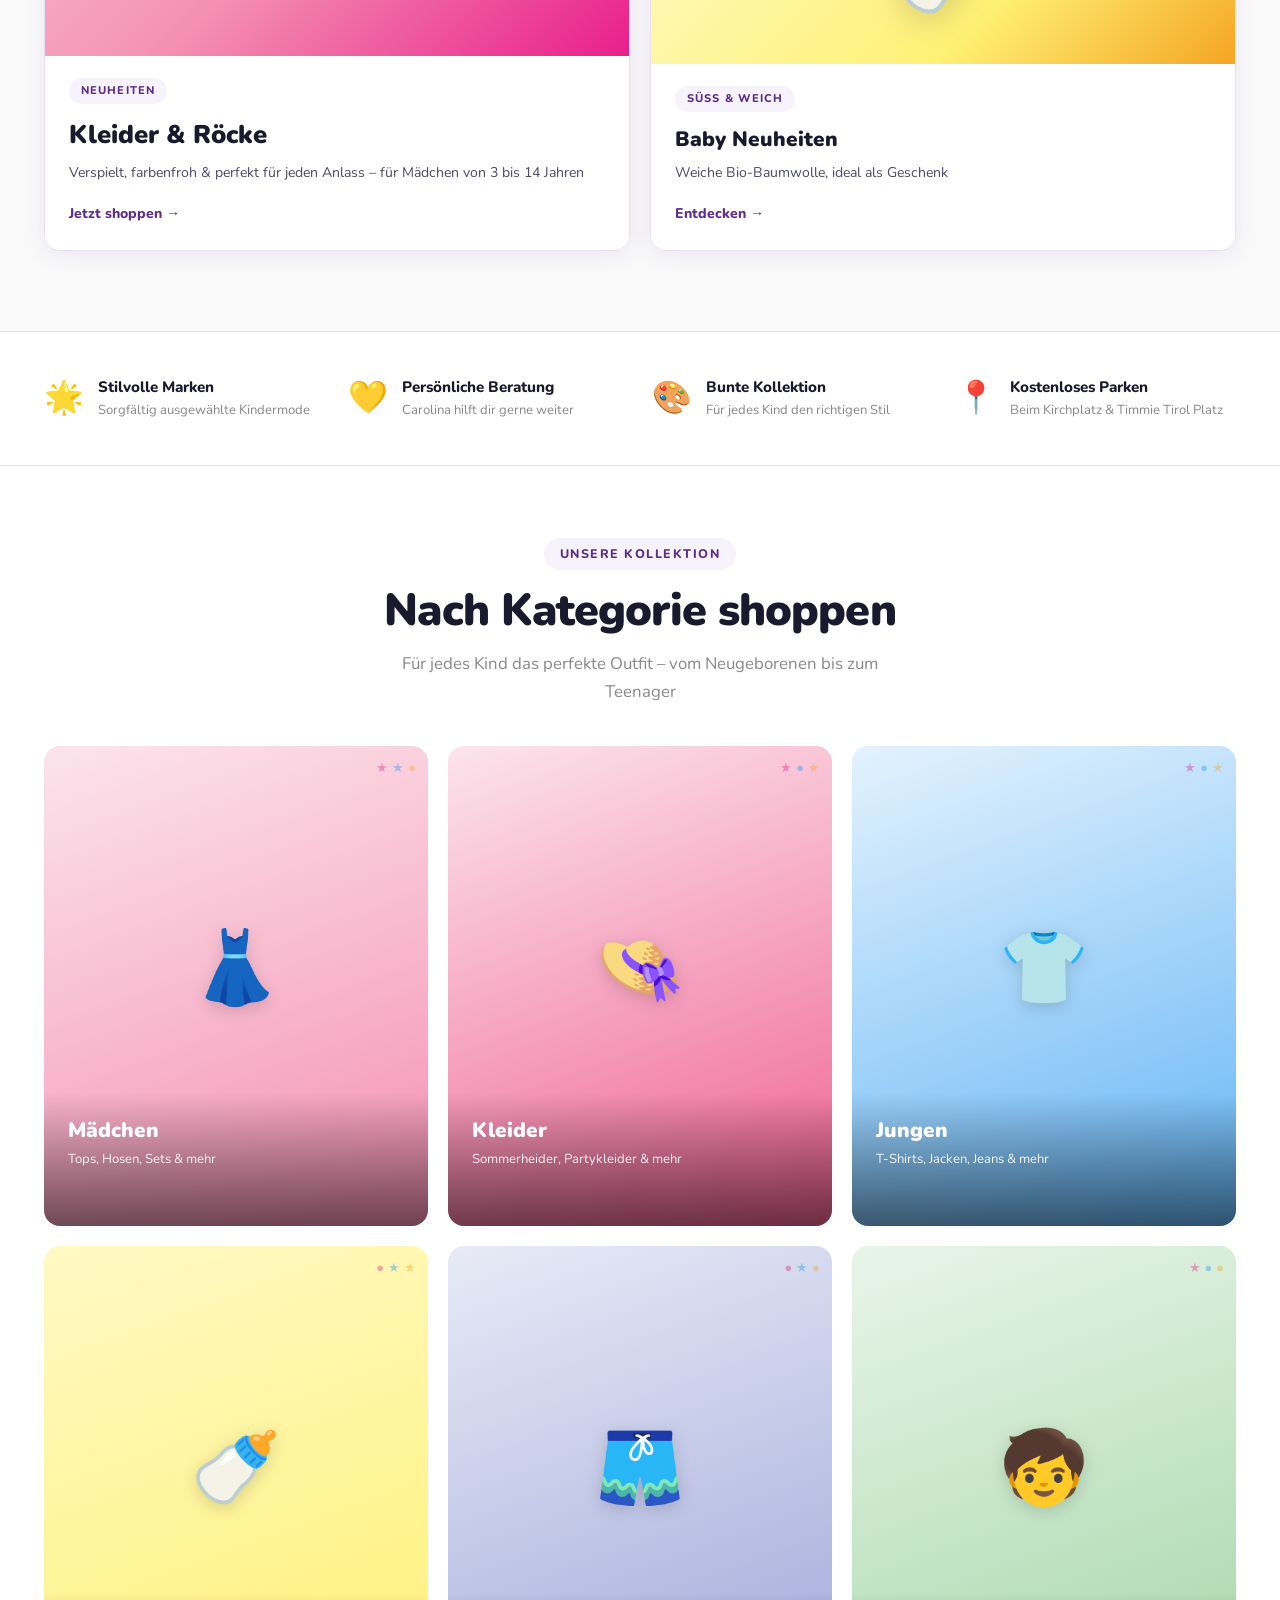
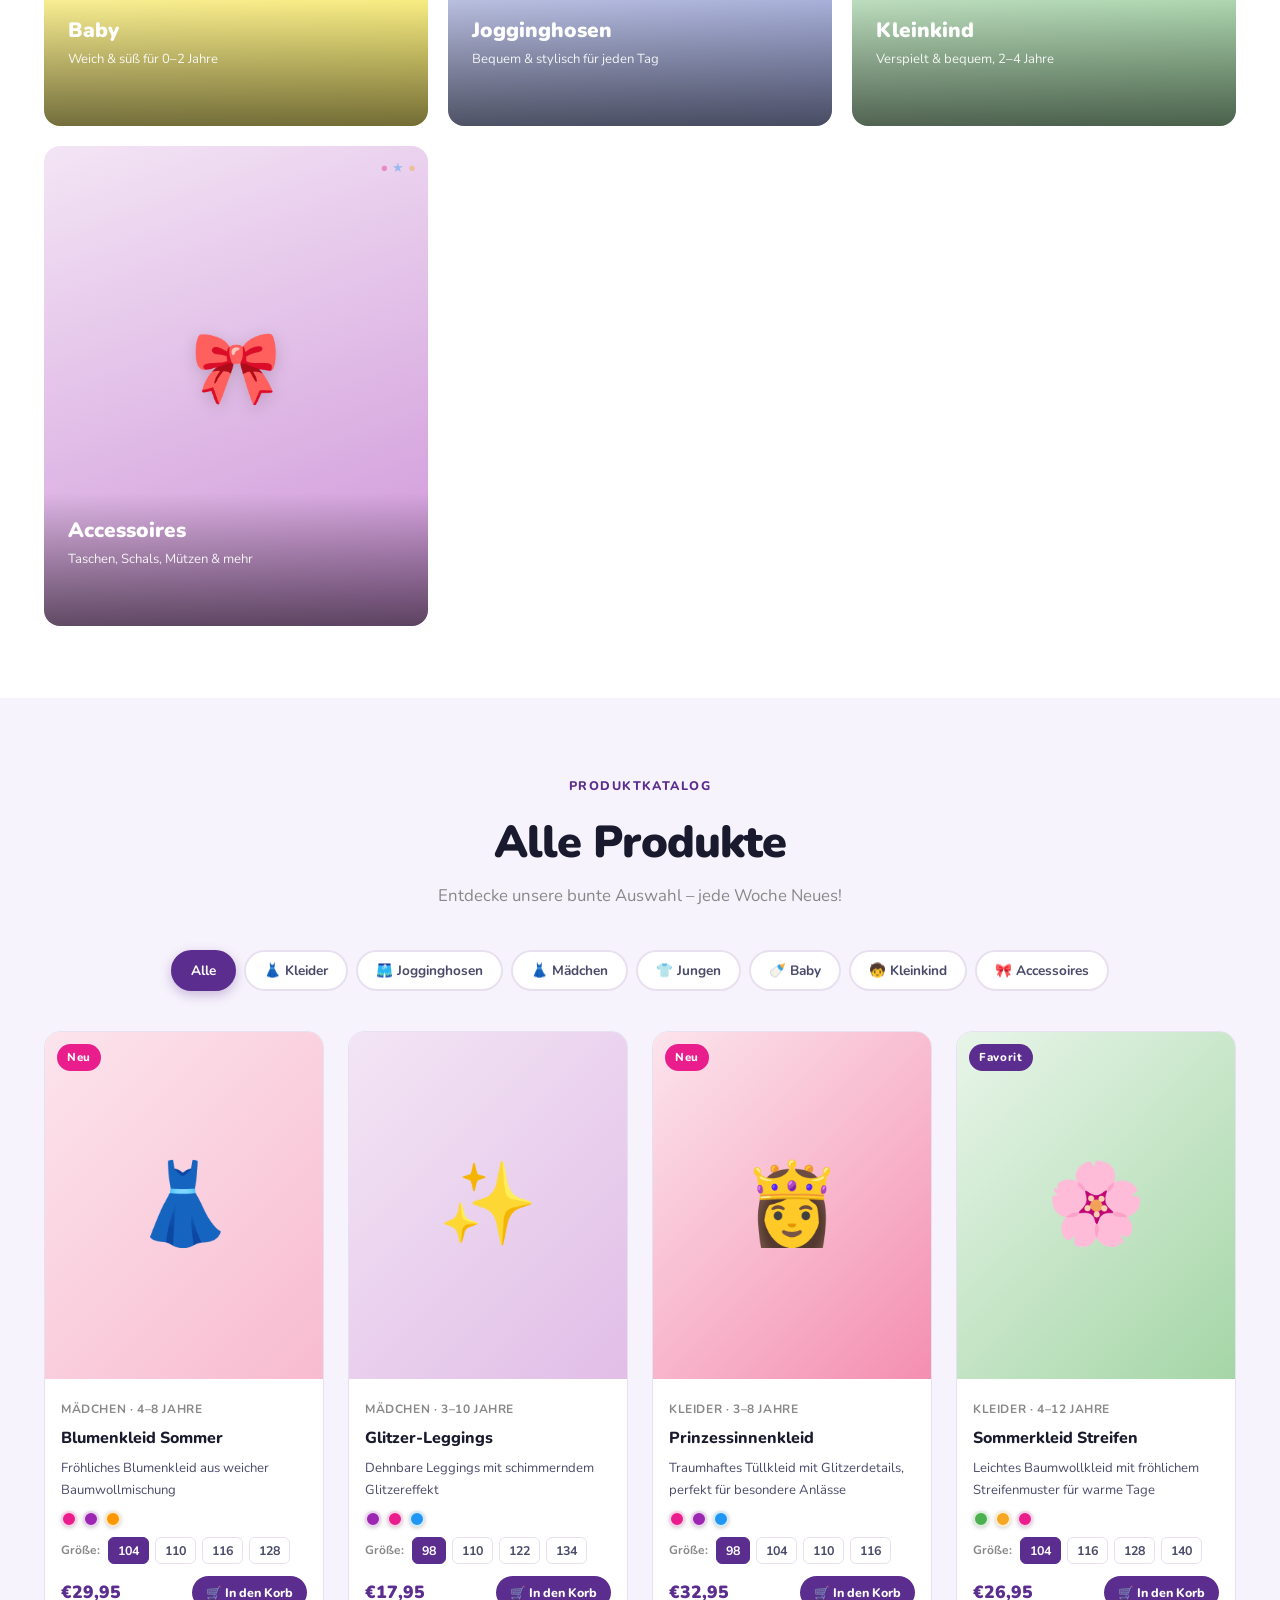
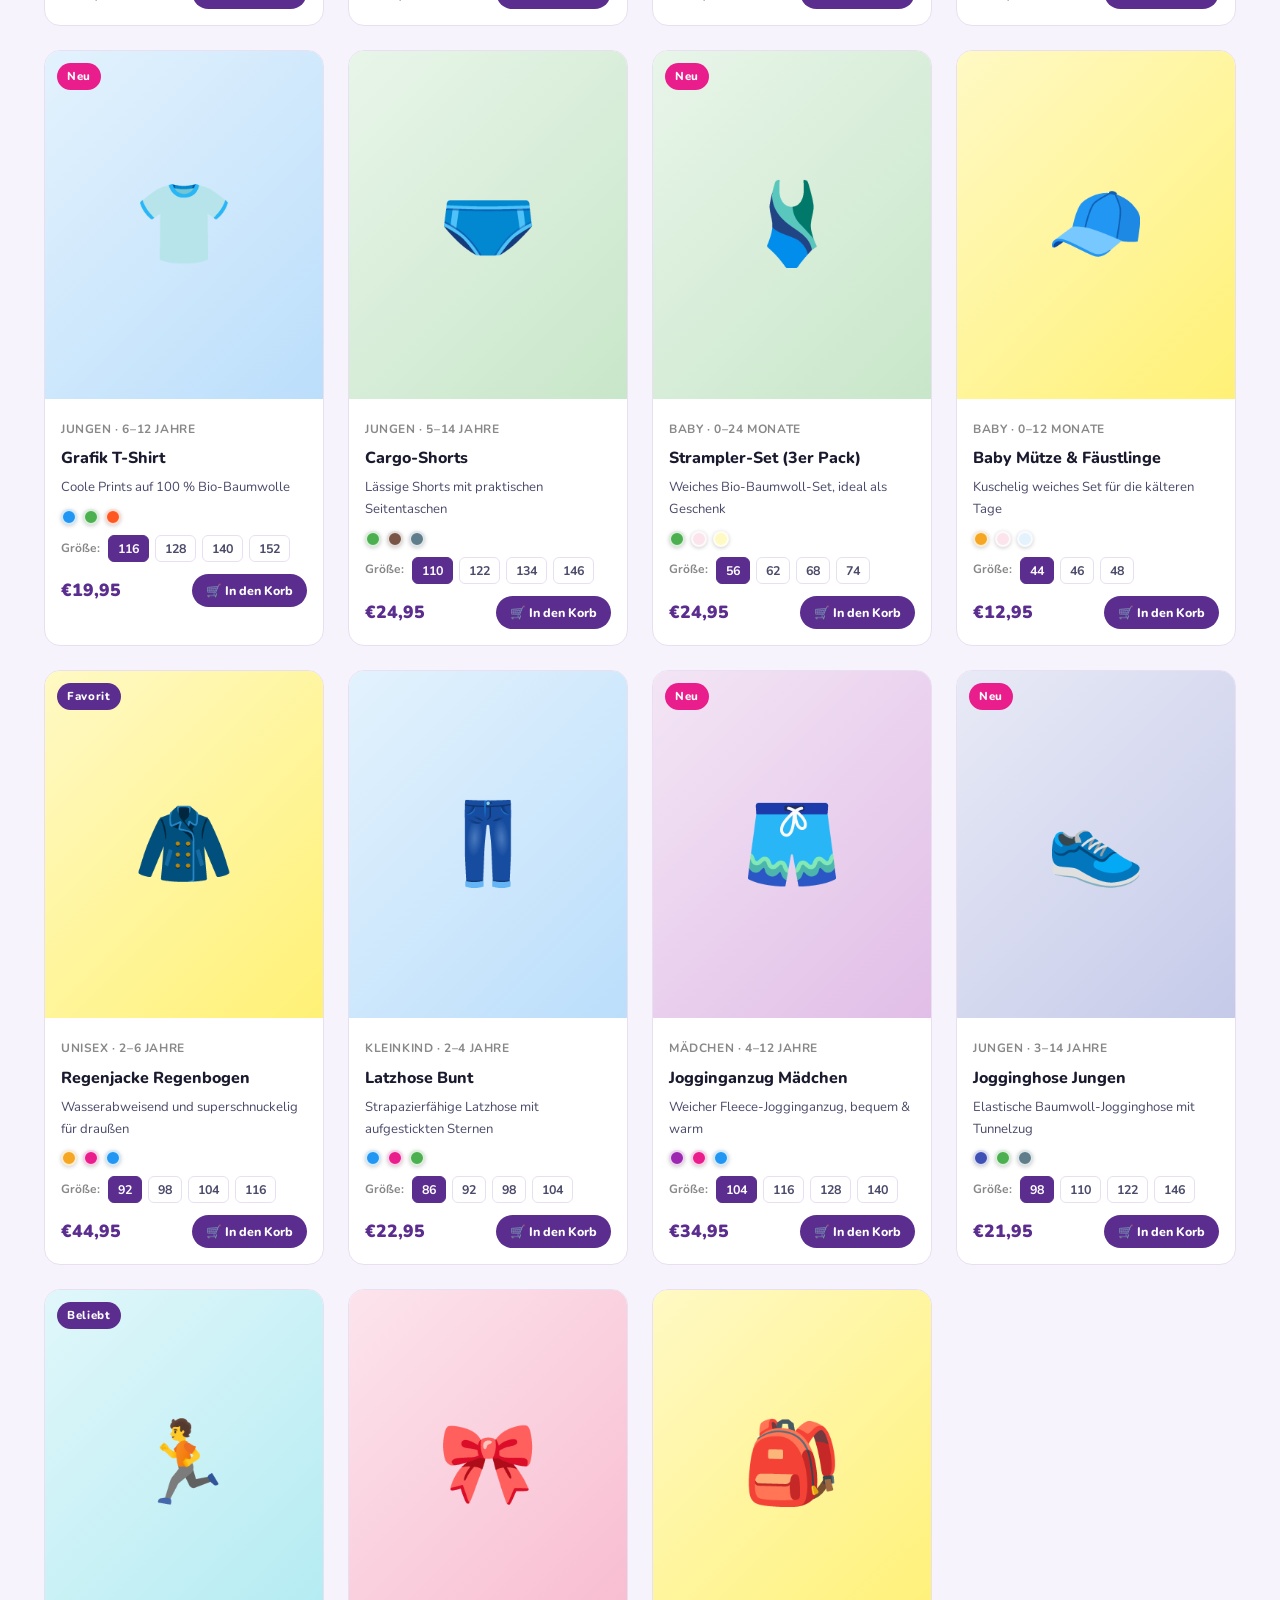
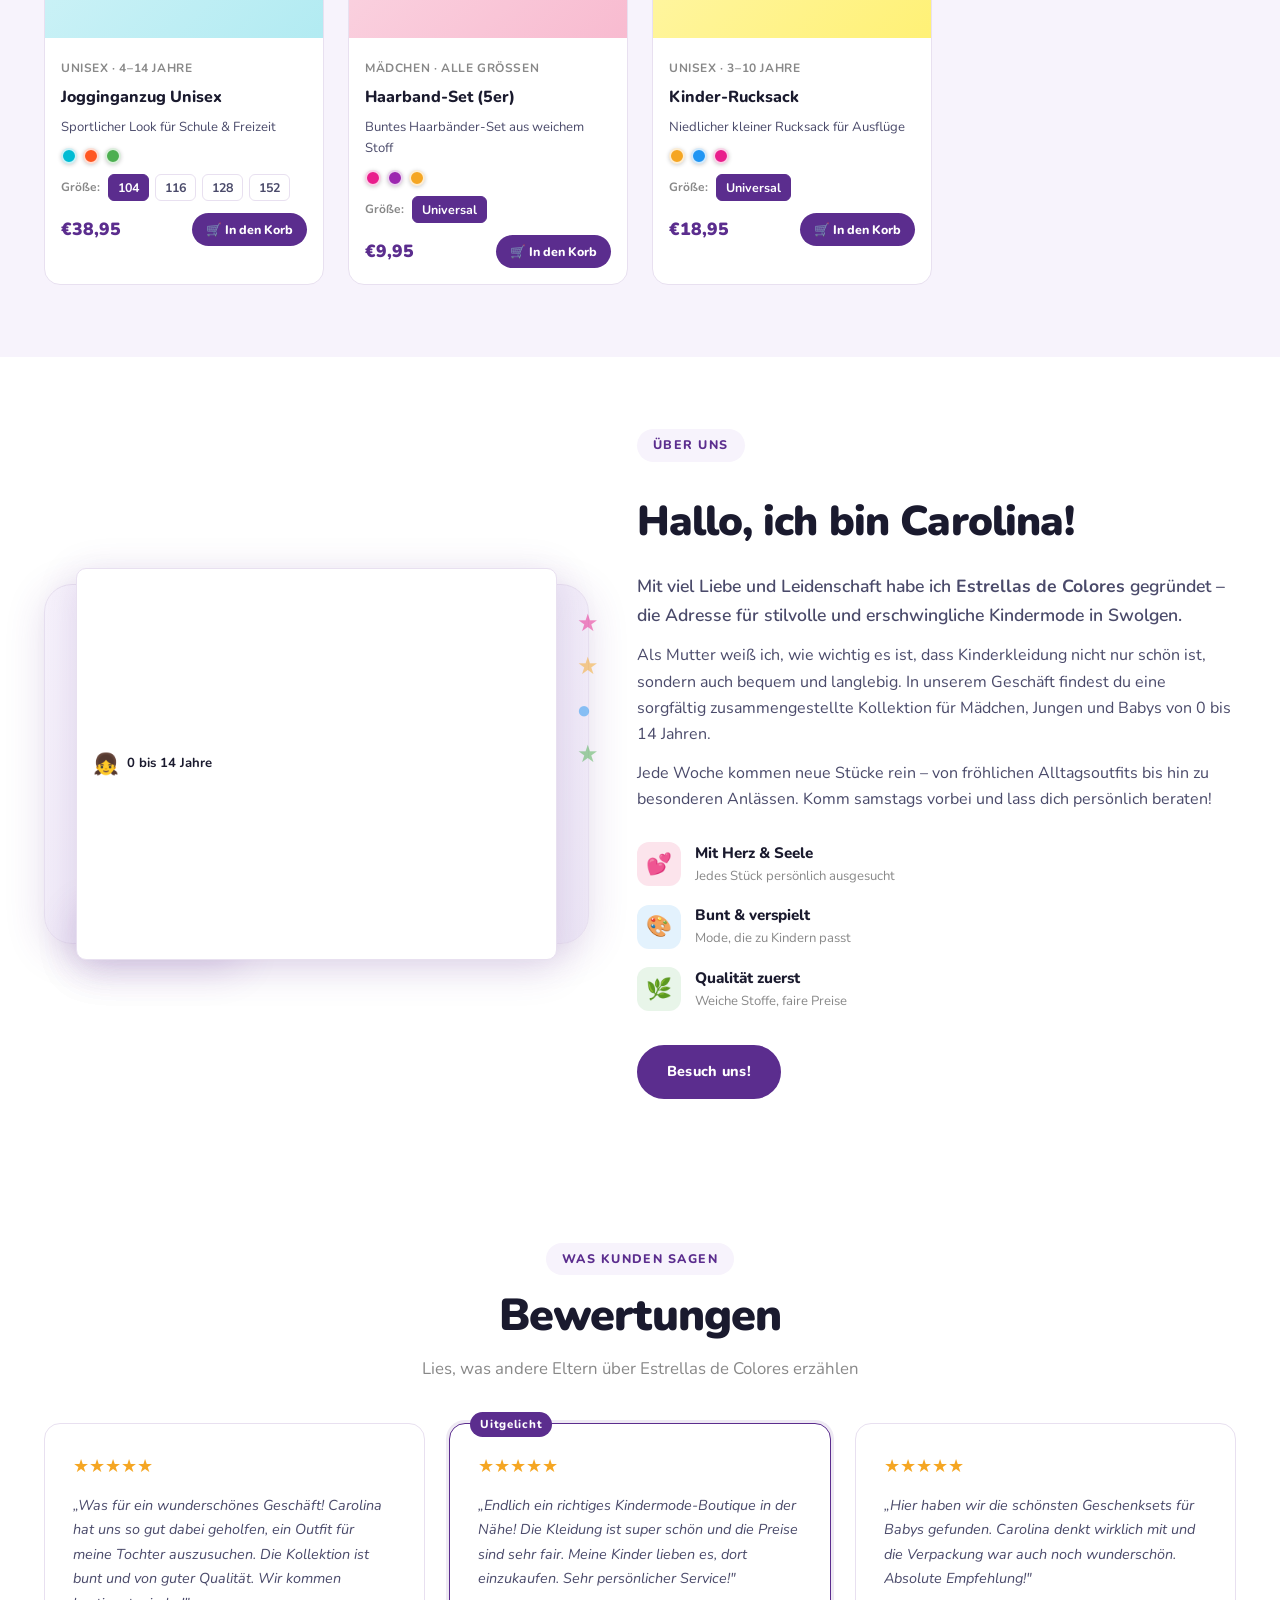
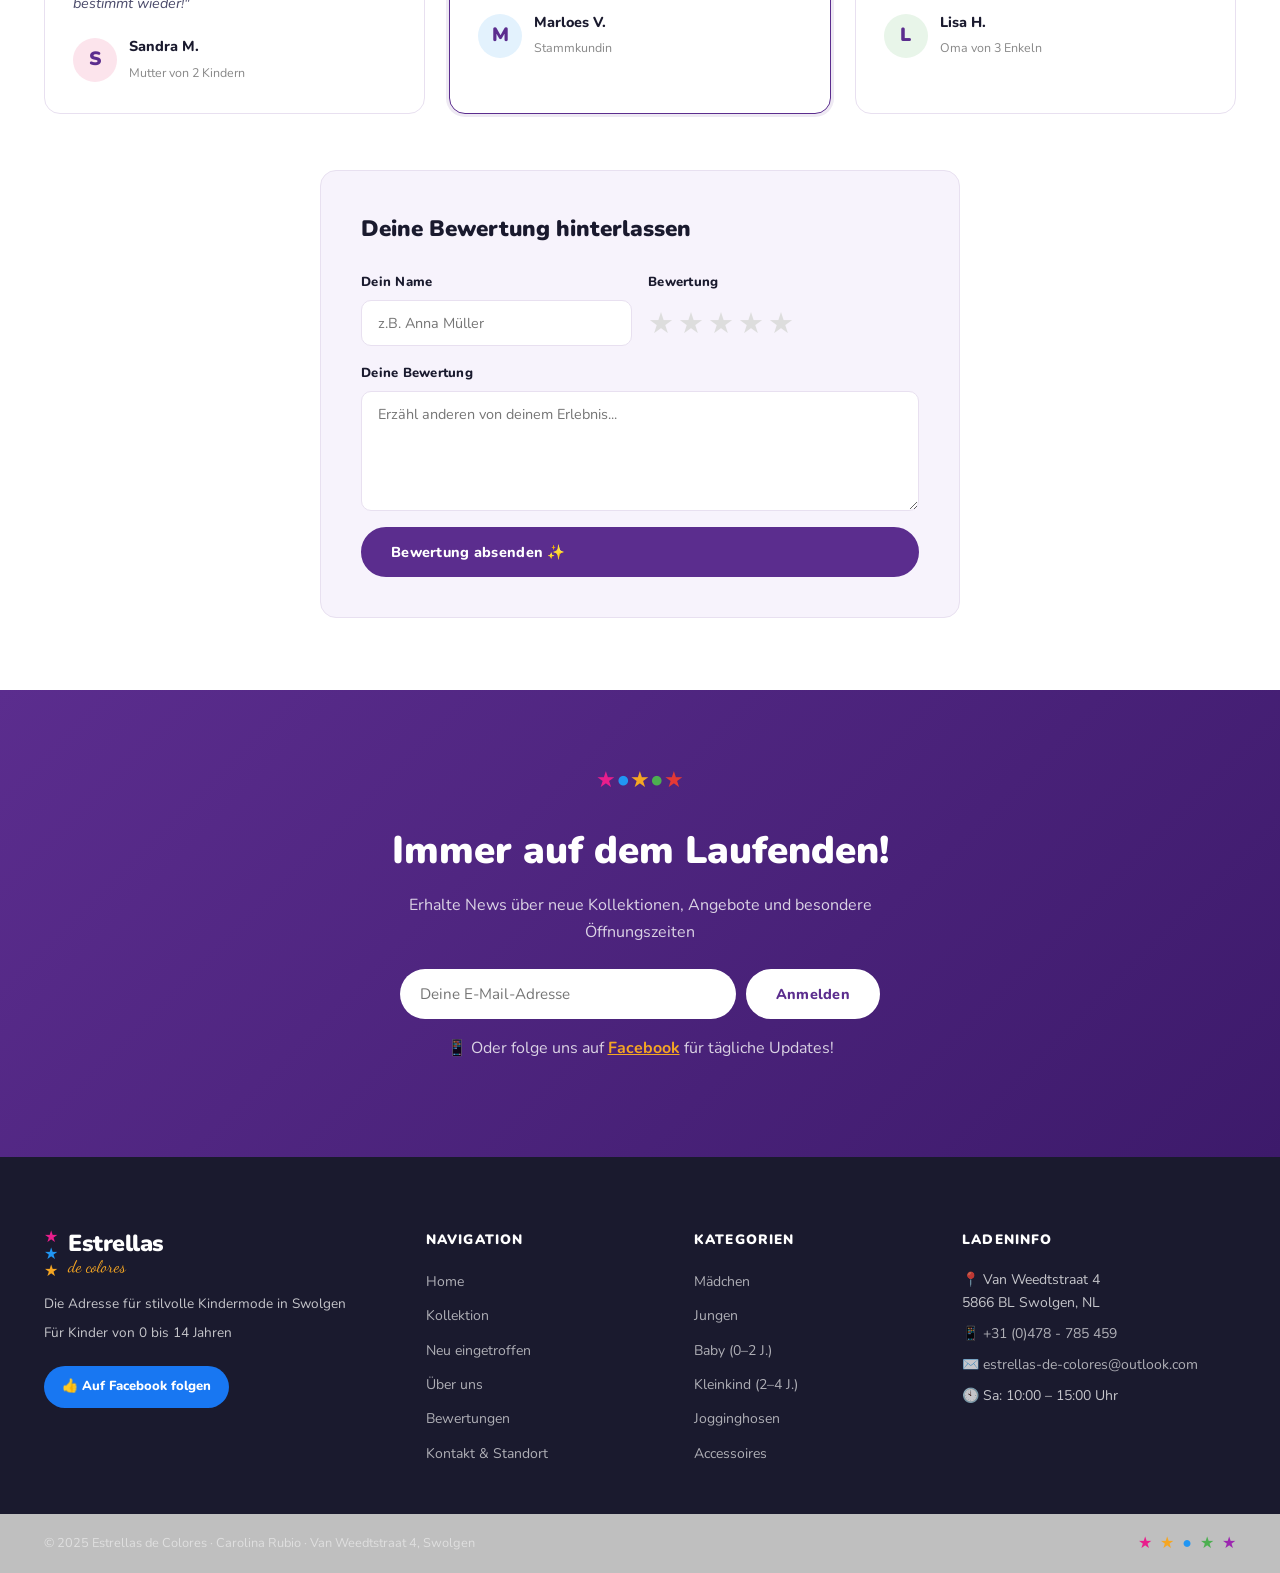
==== commit 5d0d256d: "Website-Verbesserungen: Telefon oben, sticky Header, Suche, Kontakt-Seite - Telefonnummer (+31 478 7" ====
--- a/index.html
+++ b/index.html
@@ -17,6 +17,7 @@
   <header id="header">
     <div class="header-top">
       <span>📦 Kostenlose Beratung im Geschäft · Samstags 10:00–15:00 · Van Weedtstraat 4, Swolgen</span>
+      <a href="tel:+31478785459" class="header-top-tel">📱 +31 (0)478 - 785 459</a>
     </div>
     <nav class="navbar" id="navbar">
       <a href="#home" class="logo-link">
@@ -51,8 +52,13 @@
         <li><a href="#shop" class="nav-link">Neu eingetroffen</a></li>
         <li><a href="#ueber-uns" class="nav-link">Über uns</a></li>
         <li><a href="#bewertungen" class="nav-link">Bewertungen</a></li>
-        <li><a href="#kontakt" class="nav-link">Kontakt</a></li>
+        <li><a href="kontakt.html" class="nav-link">Kontakt & Standort</a></li>
       </ul>
+
+      <!-- Desktop Search -->
+      <div class="nav-search-wrap">
+        <input type="search" id="navSearch" class="nav-search-input" placeholder="🔍 Produkte suchen…" autocomplete="off" />
+      </div>
 
       <div class="navbar-right">
         <button class="cart-btn" id="cartBtn" aria-label="Warenkorb öffnen">
@@ -77,6 +83,11 @@
         <div class="logo-text"><span class="logo-main">Estrellas</span><span class="logo-sub">de colores</span></div>
       </div>
       <button class="mobile-menu-close" id="mobileMenuClose" aria-label="Menü schließen">✕</button>
+    </div>
+
+    <!-- Mobile Search -->
+    <div class="mobile-search-wrap">
+      <input type="search" id="mobileSearch" class="mobile-search-input" placeholder="🔍 Produkte suchen…" autocomplete="off" />
     </div>
 
     <div class="mobile-menu-body">
@@ -111,7 +122,7 @@
       <div class="mobile-section-title">Info</div>
       <a href="#ueber-uns"  class="mobile-nav-item" data-close>💜 Über uns</a>
       <a href="#bewertungen" class="mobile-nav-item" data-close>⭐ Bewertungen</a>
-      <a href="#kontakt"    class="mobile-nav-item" data-close>📞 Kontakt</a>
+      <a href="kontakt.html" class="mobile-nav-item" data-close>📞 Kontakt & Standort</a>
     </div>
 
     <div class="mobile-menu-footer">
@@ -147,7 +158,7 @@
       </p>
       <div class="hero-buttons">
         <a href="#shop" class="btn btn-primary">Jetzt entdecken →</a>
-        <a href="#kontakt" class="btn btn-outline">Schreib uns</a>
+        <a href="kontakt.html" class="btn btn-outline">Schreib uns</a>
       </div>
       <div class="hero-badges">
         <div class="badge"><span>👶</span> 0–14 Jahre</div>
@@ -871,68 +882,7 @@
               <div><strong>Qualität zuerst</strong><p>Weiche Stoffe, faire Preise</p></div>
             </div>
           </div>
-          <a href="#kontakt" class="btn btn-primary">Besuch uns!</a>
-        </div>
-      </div>
-    </div>
-  </section>
-
-  <!-- ============================================================
-       ÖFFNUNGSZEITEN & LADENINFO
-  ============================================================ -->
-  <section class="section section-purple" id="ladeninfo">
-    <div class="container">
-      <div class="info-grid">
-        <div class="info-card">
-          <span class="info-icon">🕙</span>
-          <h3>Öffnungszeiten</h3>
-          <table class="hours-table">
-            <tr><td>Montag</td><td>Geschlossen</td></tr>
-            <tr><td>Dienstag</td><td>Geschlossen</td></tr>
-            <tr><td>Mittwoch</td><td>Geschlossen</td></tr>
-            <tr><td>Donnerstag</td><td>Geschlossen</td></tr>
-            <tr><td>Freitag</td><td>Geschlossen</td></tr>
-            <tr class="open-day"><td><strong>Samstag</strong></td><td><strong>10:00 – 15:00</strong></td></tr>
-            <tr><td>Sonntag</td><td>Geschlossen</td></tr>
-          </table>
-          <p class="info-note">🎄 Besondere Öffnungszeiten an Feiertagen – folge uns auf Facebook!</p>
-        </div>
-        <div class="info-card">
-          <span class="info-icon">📍</span>
-          <h3>Adresse & Parken</h3>
-          <p class="info-address">
-            Van Weedtstraat 4<br/>
-            5866 BL Swolgen<br/>
-            Niederlande
-          </p>
-          <div class="parking-info">
-            <p>🅿️ <strong>Kostenloses Parken:</strong></p>
-            <ul>
-              <li>Beim Kirchplatz</li>
-              <li>DJ Timmie Tirol Platz</li>
-            </ul>
-          </div>
-          <a href="https://maps.google.com/?q=Van+Weedtstraat+4,+5866+BL+Swolgen" target="_blank" rel="noopener" class="btn btn-white">
-            📌 Route planen
-          </a>
-        </div>
-        <div class="info-card">
-          <span class="info-icon">📞</span>
-          <h3>Kontakt</h3>
-          <div class="contact-details">
-            <a href="tel:+31478785459" class="contact-item">
-              <span>📱</span><span>+31 (0)478 - 785 459</span>
-            </a>
-            <a href="mailto:estrellas-de-colores@outlook.com" class="contact-item">
-              <span>✉️</span><span>estrellas-de-colores@outlook.com</span>
-            </a>
-            <a href="https://www.estrellas-de-colores.nl" target="_blank" class="contact-item">
-              <span>🌐</span><span>www.estrellas-de-colores.nl</span>
-            </a>
-            <a href="https://www.facebook.com/estrellasdecolores.2024" target="_blank" rel="noopener" class="contact-item">
-              <span>👍</span><span>Facebook-Seite</span>
-            </a>
-          </div>
+          <a href="kontakt.html" class="btn btn-primary">Besuch uns!</a>
         </div>
       </div>
     </div>
@@ -1014,68 +964,6 @@
         </form>
         <div id="reviewSuccess" class="success-msg" style="display:none">
           ✅ Vielen Dank für deine Bewertung! Wir prüfen sie so schnell wie möglich.
-        </div>
-      </div>
-    </div>
-  </section>
-
-  <!-- ============================================================
-       KONTAKT
-  ============================================================ -->
-  <section class="section section-light" id="kontakt">
-    <div class="container">
-      <div class="contact-grid">
-        <div class="contact-info-side">
-          <span class="section-tag">Kontakt aufnehmen</span>
-          <h2>Wir freuen uns von dir zu hören!</h2>
-          <p>Hast du eine Frage zur Kollektion, Verfügbarkeit oder möchtest etwas reservieren?
-             Schreib uns eine Nachricht und wir antworten so schnell wie möglich.</p>
-          <div class="contact-quick">
-            <a href="tel:+31478785459" class="quick-btn"><span>📱</span> Anrufen</a>
-            <a href="mailto:estrellas-de-colores@outlook.com" class="quick-btn"><span>✉️</span> E-Mail</a>
-            <a href="https://www.facebook.com/estrellasdecolores.2024" target="_blank" rel="noopener" class="quick-btn"><span>👍</span> Facebook</a>
-          </div>
-          <div class="contact-opening">
-            <h4>🕙 Laden besuchen?</h4>
-            <p><strong>Samstag</strong> von 10:00 bis 15:00 Uhr</p>
-            <p>Van Weedtstraat 4, 5866 BL Swolgen</p>
-          </div>
-        </div>
-        <form class="contact-form" id="contactForm">
-          <div class="form-row">
-            <div class="form-group">
-              <label for="contactName">Name *</label>
-              <input type="text" id="contactName" placeholder="Dein vollständiger Name" required />
-            </div>
-            <div class="form-group">
-              <label for="contactEmail">E-Mail *</label>
-              <input type="email" id="contactEmail" placeholder="deine@email.de" required />
-            </div>
-          </div>
-          <div class="form-group">
-            <label for="contactPhone">Telefonnummer</label>
-            <input type="tel" id="contactPhone" placeholder="+49 ..." />
-          </div>
-          <div class="form-group">
-            <label for="contactSubject">Betreff</label>
-            <select id="contactSubject">
-              <option value="">Betreff auswählen</option>
-              <option>Frage zur Kollektion</option>
-              <option>Artikelverfügbarkeit</option>
-              <option>Gutschein</option>
-              <option>Reservierung</option>
-              <option>Kooperation</option>
-              <option>Sonstiges</option>
-            </select>
-          </div>
-          <div class="form-group">
-            <label for="contactMsg">Deine Nachricht *</label>
-            <textarea id="contactMsg" rows="5" placeholder="Schreib hier deine Nachricht..." required></textarea>
-          </div>
-          <button type="submit" class="btn btn-primary btn-full">Nachricht senden ✨</button>
-        </form>
-        <div id="contactSuccess" class="success-msg" style="display:none">
-          ✅ Deine Nachricht wurde gesendet! Carolina meldet sich so schnell wie möglich.
         </div>
       </div>
     </div>
@@ -1127,12 +1015,12 @@
           <div class="footer-col">
             <h4>Navigation</h4>
             <ul>
-              <li><a href="#home">Home</a></li>
+              <li><a href="index.html">Home</a></li>
               <li><a href="#shop">Kollektion</a></li>
               <li><a href="#shop">Neu eingetroffen</a></li>
               <li><a href="#ueber-uns">Über uns</a></li>
               <li><a href="#bewertungen">Bewertungen</a></li>
-              <li><a href="#kontakt">Kontakt</a></li>
+              <li><a href="kontakt.html">Kontakt & Standort</a></li>
             </ul>
           </div>
           <div class="footer-col">
--- a/styles.css
+++ b/styles.css
@@ -56,6 +56,14 @@
 }
 
 
+/* ── Sticky Header ──────────────────────────────────────────── */
+#header {
+  position: sticky;
+  top: 0;
+  z-index: 1001;
+  background: var(--white);
+}
+
 /* ── Header Top Bar ──────────────────────────────────────────── */
 .header-top {
   background: var(--purple);
@@ -63,9 +71,20 @@
   font-size: .8rem;
   font-weight: 600;
   letter-spacing: .04em;
-  text-align: center;
-  padding: 8px 16px;
-}
+  padding: 8px 24px;
+  display: flex;
+  align-items: center;
+  justify-content: space-between;
+  flex-wrap: wrap;
+  gap: 4px;
+}
+.header-top-tel {
+  color: #fff;
+  font-weight: 700;
+  white-space: nowrap;
+  transition: color .2s;
+}
+.header-top-tel:hover { color: var(--yellow); }
 
 
 /* ── Navbar ──────────────────────────────────────────── */
@@ -75,14 +94,39 @@
   align-items: center;
   justify-content: space-between;
   padding: 0 40px;
-  height: 80px;
+  height: 72px;
   border-bottom: 1px solid var(--border);
-  position: sticky;
-  top: 0;
-  z-index: 1000;
+  position: relative;
   transition: box-shadow var(--transition);
 }
-.navbar.scrolled { box-shadow: var(--shadow-md); }
+#header.scrolled .navbar { box-shadow: var(--shadow-md); }
+
+/* ── Navbar Search ──────────────────────────────────────────── */
+.nav-search-wrap {
+  flex: 0 1 260px;
+  margin: 0 16px;
+}
+.nav-search-input {
+  width: 100%;
+  padding: 9px 16px;
+  border: 1.5px solid var(--border);
+  border-radius: 50px;
+  font-family: var(--font-main);
+  font-size: .85rem;
+  background: var(--light);
+  color: var(--text);
+  outline: none;
+  transition: border-color .2s, box-shadow .2s, background .2s;
+}
+.nav-search-input:focus {
+  border-color: var(--purple);
+  background: var(--white);
+  box-shadow: 0 0 0 3px rgba(91,45,142,.1);
+}
+.nav-search-input::placeholder { color: var(--text-light); }
+
+/* Hide desktop search on mobile */
+@media (max-width: 900px) { .nav-search-wrap { display: none; } }
 
 /* Logo */
 .logo-link { display: flex; align-items: center; }
@@ -197,11 +241,11 @@
 
 
 /* ── Section Shared ──────────────────────────────────────────── */
-.section { padding: 96px 0; }
+.section { padding: 72px 0; }
 .section-light { background: var(--light); }
 .section-purple { background: var(--purple); color: #fff; }
 
-.section-header { text-align: center; margin-bottom: 56px; }
+.section-header { text-align: center; margin-bottom: 40px; }
 .section-tag {
   display: inline-block;
   background: var(--light);
@@ -230,13 +274,13 @@
 
 /* ── HERO ──────────────────────────────────────────── */
 .hero {
-  min-height: calc(100vh - 120px);
+  min-height: 560px;
   background: var(--off-white);
   display: grid;
   grid-template-columns: 1fr 1fr;
   align-items: center;
   gap: 48px;
-  padding: 80px 80px 80px 80px;
+  padding: 64px 80px;
   position: relative;
   overflow: hidden;
 }
@@ -493,14 +537,14 @@
 .about-grid {
   display: grid;
   grid-template-columns: 1fr 1.1fr;
-  gap: 72px;
+  gap: 48px;
   align-items: center;
 }
 .about-visual { position: relative; }
 .about-card-main {
   background: linear-gradient(145deg, var(--light), #ede7f6);
   border-radius: 28px;
-  height: 440px;
+  height: 360px;
   display: flex;
   align-items: center;
   justify-content: center;
@@ -657,7 +701,7 @@
 .contact-grid {
   display: grid;
   grid-template-columns: 1fr 1.2fr;
-  gap: 72px;
+  gap: 48px;
   align-items: start;
 }
 .contact-info-side { }
@@ -844,7 +888,7 @@
   .info-grid { grid-template-columns: 1fr; padding: 48px 0; }
   .reviews-grid { grid-template-columns: 1fr; max-width: 480px; margin: 0 auto 40px; }
   .contact-grid { grid-template-columns: 1fr; gap: 40px; }
-  .navbar { padding: 0 20px; }
+  .navbar { padding: 0 20px; height: 72px; }
 }
 
 @media (max-width: 768px) {
@@ -852,7 +896,7 @@
   .nav-links {
     display: none;
     position: fixed;
-    top: 120px; left: 0; right: 0;
+    top: 116px; left: 0; right: 0;
     background: var(--white);
     flex-direction: column;
     align-items: flex-start;
@@ -1459,7 +1503,7 @@
   background: var(--white);
   border-bottom: 2px solid var(--border);
   position: sticky;
-  top: 80px;
+  top: 108px;
   z-index: 90;
   overflow: hidden;
 }
@@ -1604,7 +1648,7 @@
   }
   .hc-large { grid-row: span 1; }
   .hero { padding: 60px 32px; gap: 32px; }
-  .cat-strip { top: 72px; }
+  .cat-strip { top: 72px; } /* navbar height only, header-top scrolls */
 }
 
 @media (max-width: 768px) {
@@ -1676,4 +1720,69 @@
 
   .section { padding: 56px 0; }
   .section-header { margin-bottom: 32px; }
-}
+
+  /* Hide phone in header-top on very small screens to save space */
+  .header-top-tel { display: none; }
+}
+
+
+/* ============================================================
+   MOBILE SEARCH (inside mobile menu)
+   ============================================================ */
+.mobile-search-wrap {
+  padding: 12px 16px 4px;
+  border-bottom: 1px solid var(--border);
+}
+.mobile-search-input {
+  width: 100%;
+  padding: 10px 16px;
+  border: 1.5px solid var(--border);
+  border-radius: 50px;
+  font-family: var(--font-main);
+  font-size: .9rem;
+  background: var(--light);
+  color: var(--text);
+  outline: none;
+  transition: border-color .2s, box-shadow .2s;
+}
+.mobile-search-input:focus {
+  border-color: var(--purple);
+  background: var(--white);
+  box-shadow: 0 0 0 3px rgba(91,45,142,.1);
+}
+.mobile-search-input::placeholder { color: var(--text-light); }
+
+
+/* ============================================================
+   PAGE HERO (kontakt.html & other sub-pages)
+   ============================================================ */
+.page-hero {
+  background: linear-gradient(135deg, var(--light) 0%, #ede7f6 100%);
+  padding: 64px 0 56px;
+  text-align: center;
+  border-bottom: 1px solid var(--border);
+}
+.page-hero .section-tag { margin-bottom: 16px; }
+.page-hero h1 {
+  font-size: clamp(2rem, 5vw, 3.2rem);
+  font-weight: 900;
+  color: var(--purple);
+  letter-spacing: -.02em;
+  margin-bottom: 14px;
+}
+.page-hero p {
+  color: var(--text-mid);
+  font-size: 1.05rem;
+  max-width: 520px;
+  margin: 0 auto 28px;
+}
+.page-hero-actions { display: flex; gap: 12px; justify-content: center; flex-wrap: wrap; }
+
+
+/* ============================================================
+   MOBILE NAVBAR HEIGHT ADJUSTMENT
+   ============================================================ */
+@media (max-width: 768px) {
+  .navbar { padding: 0 16px; height: 64px; }
+  .header-top { padding: 6px 16px; font-size: .75rem; }
+}
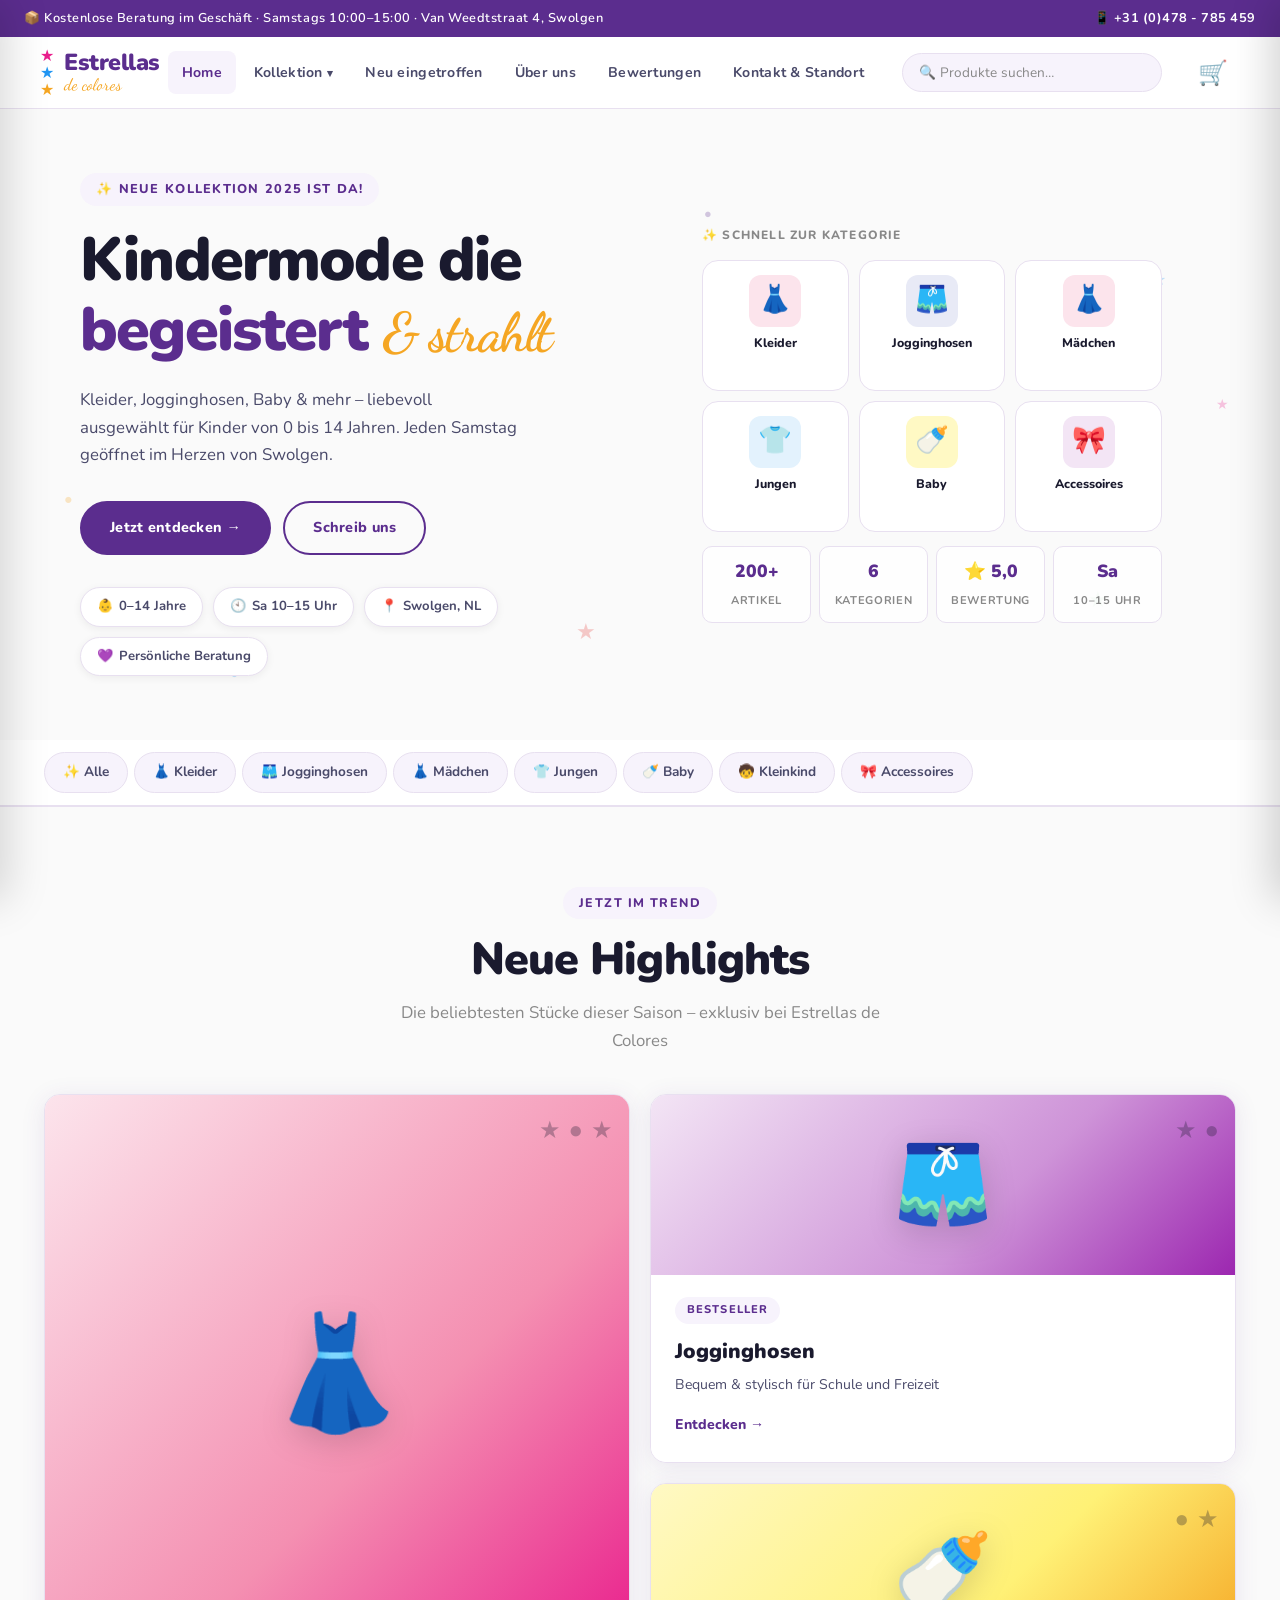
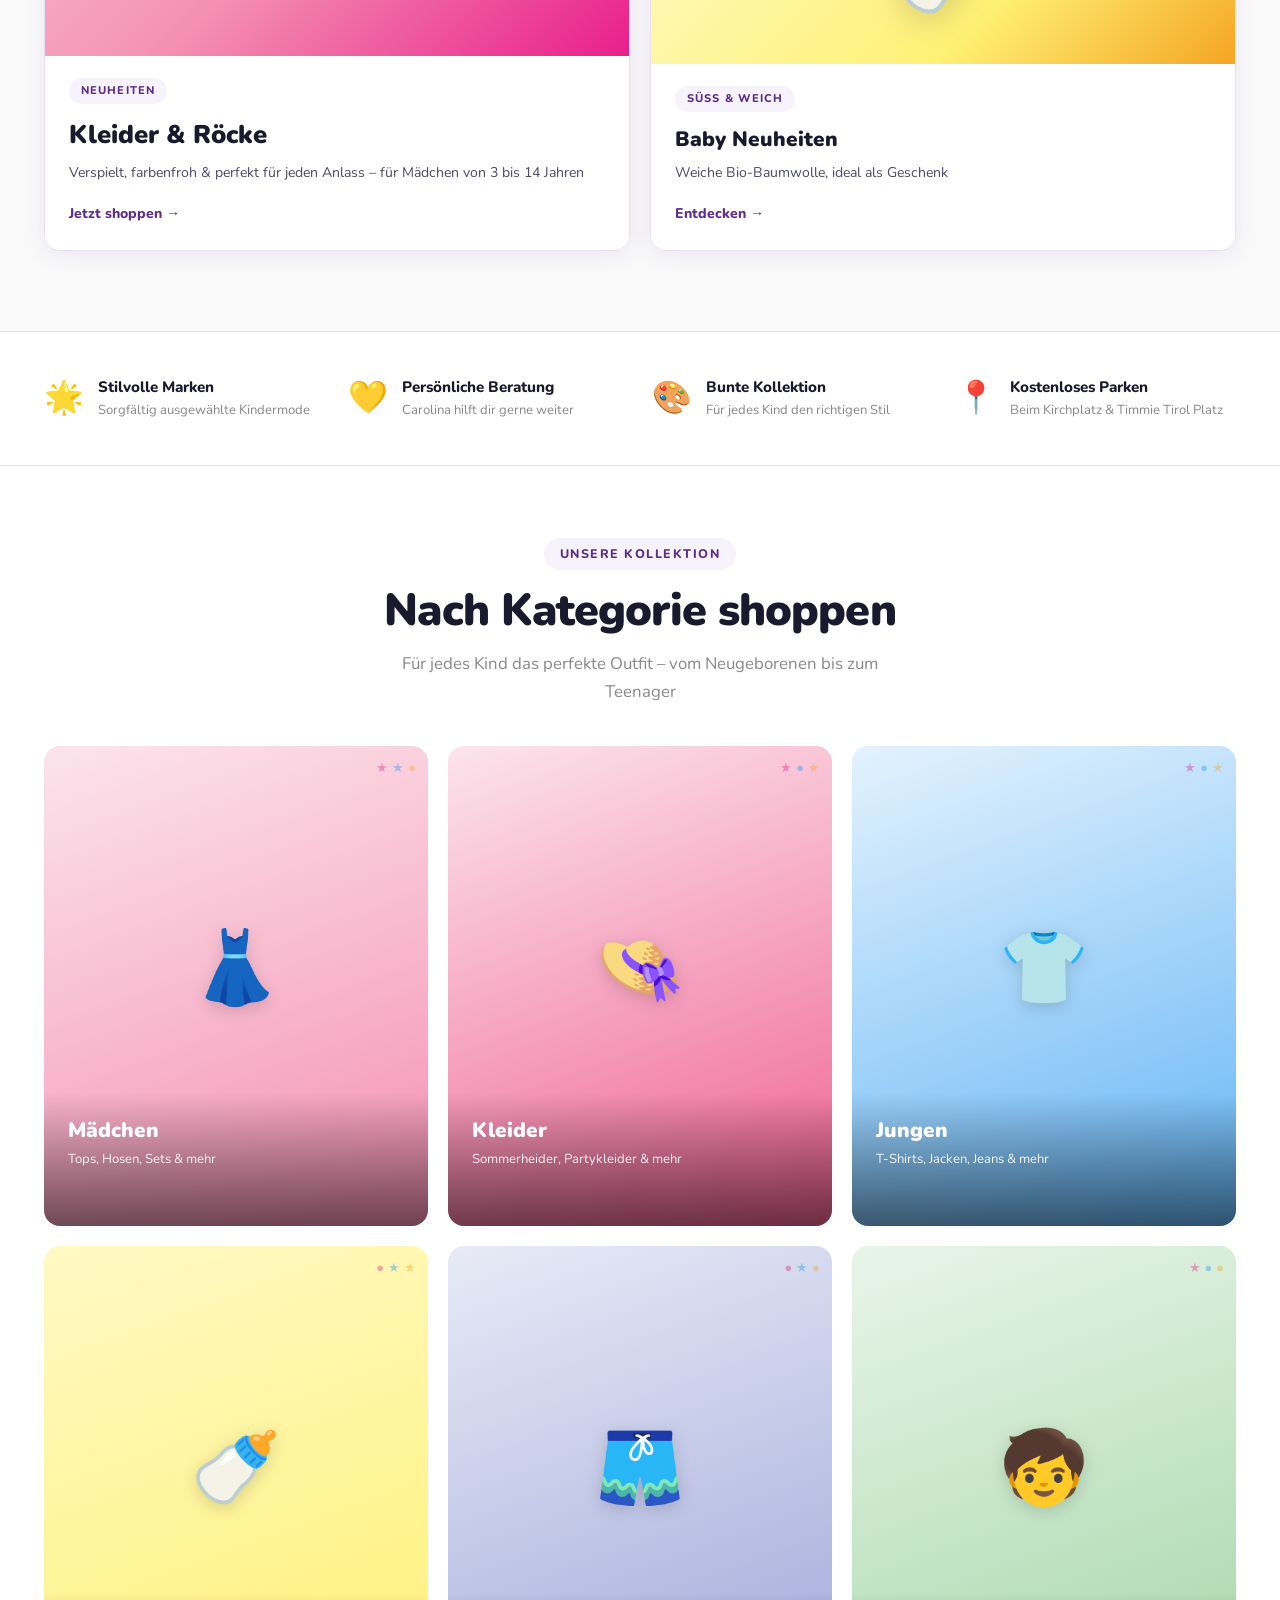
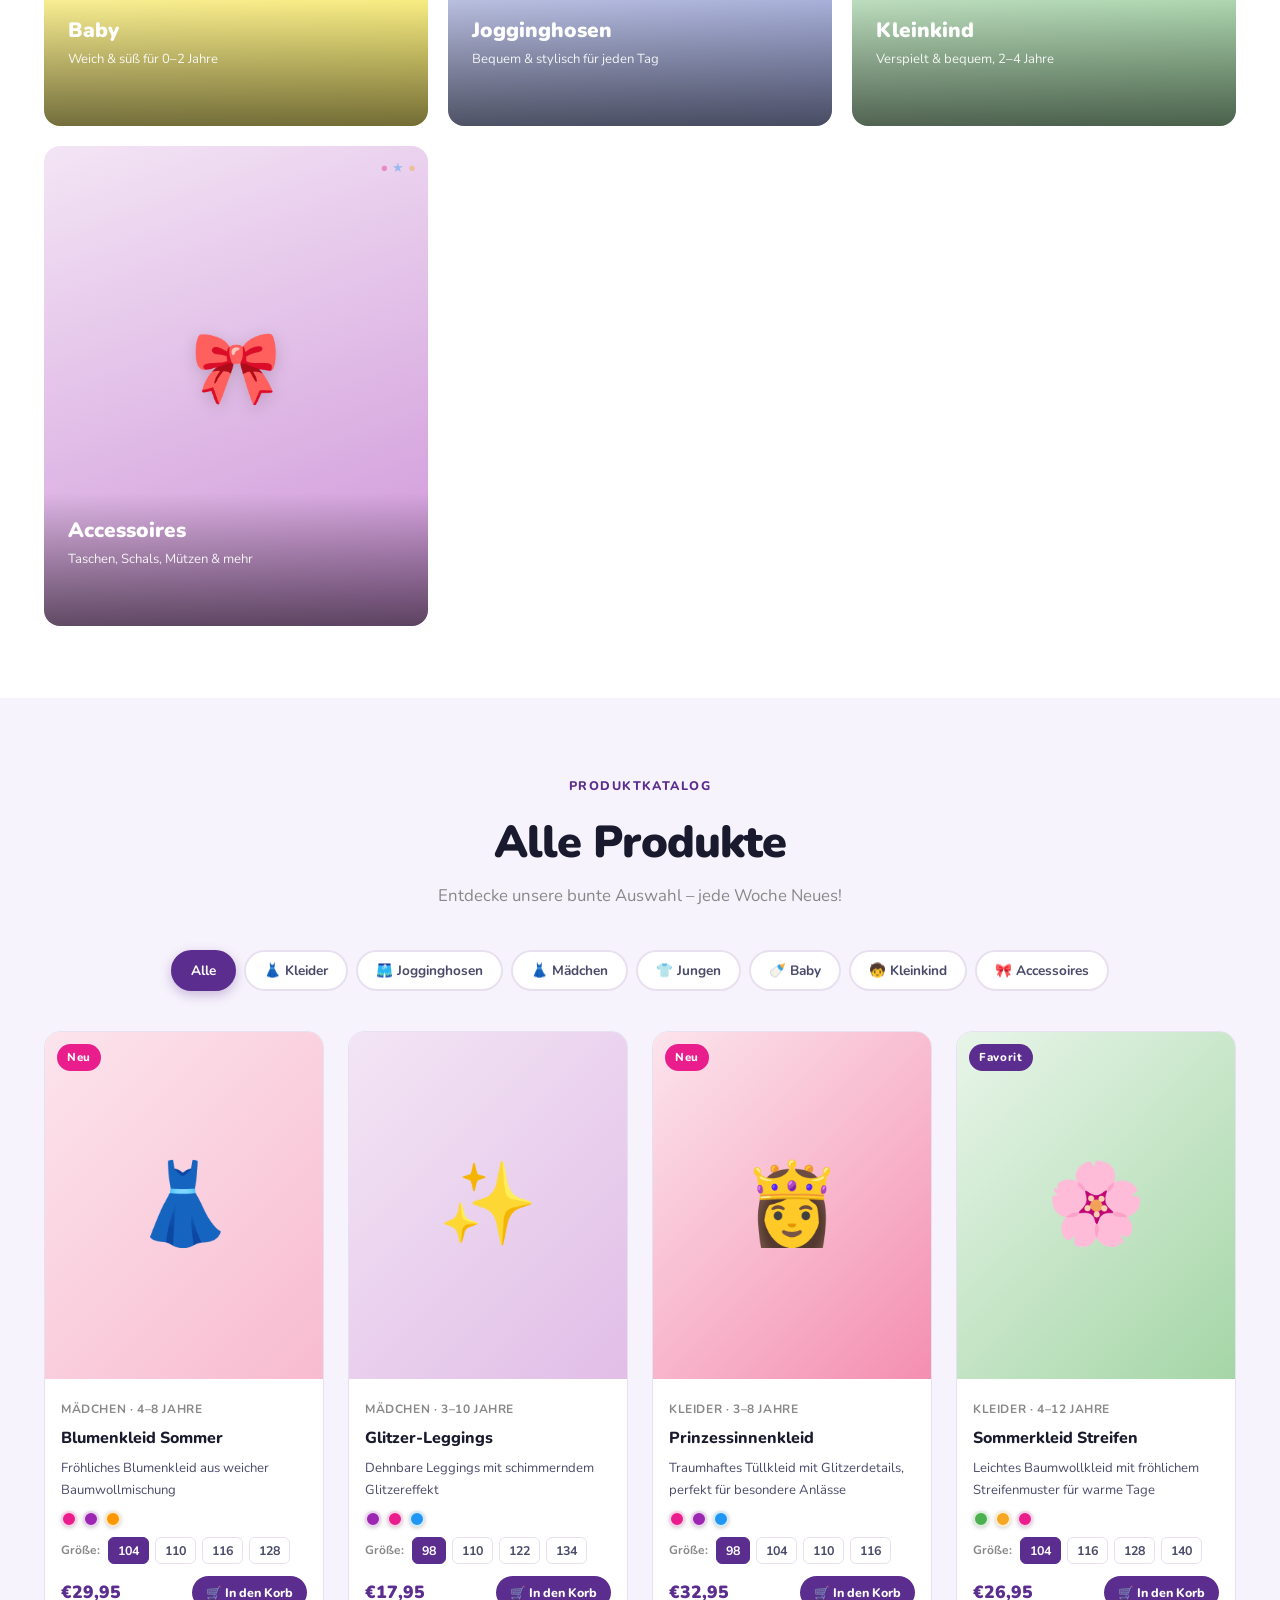
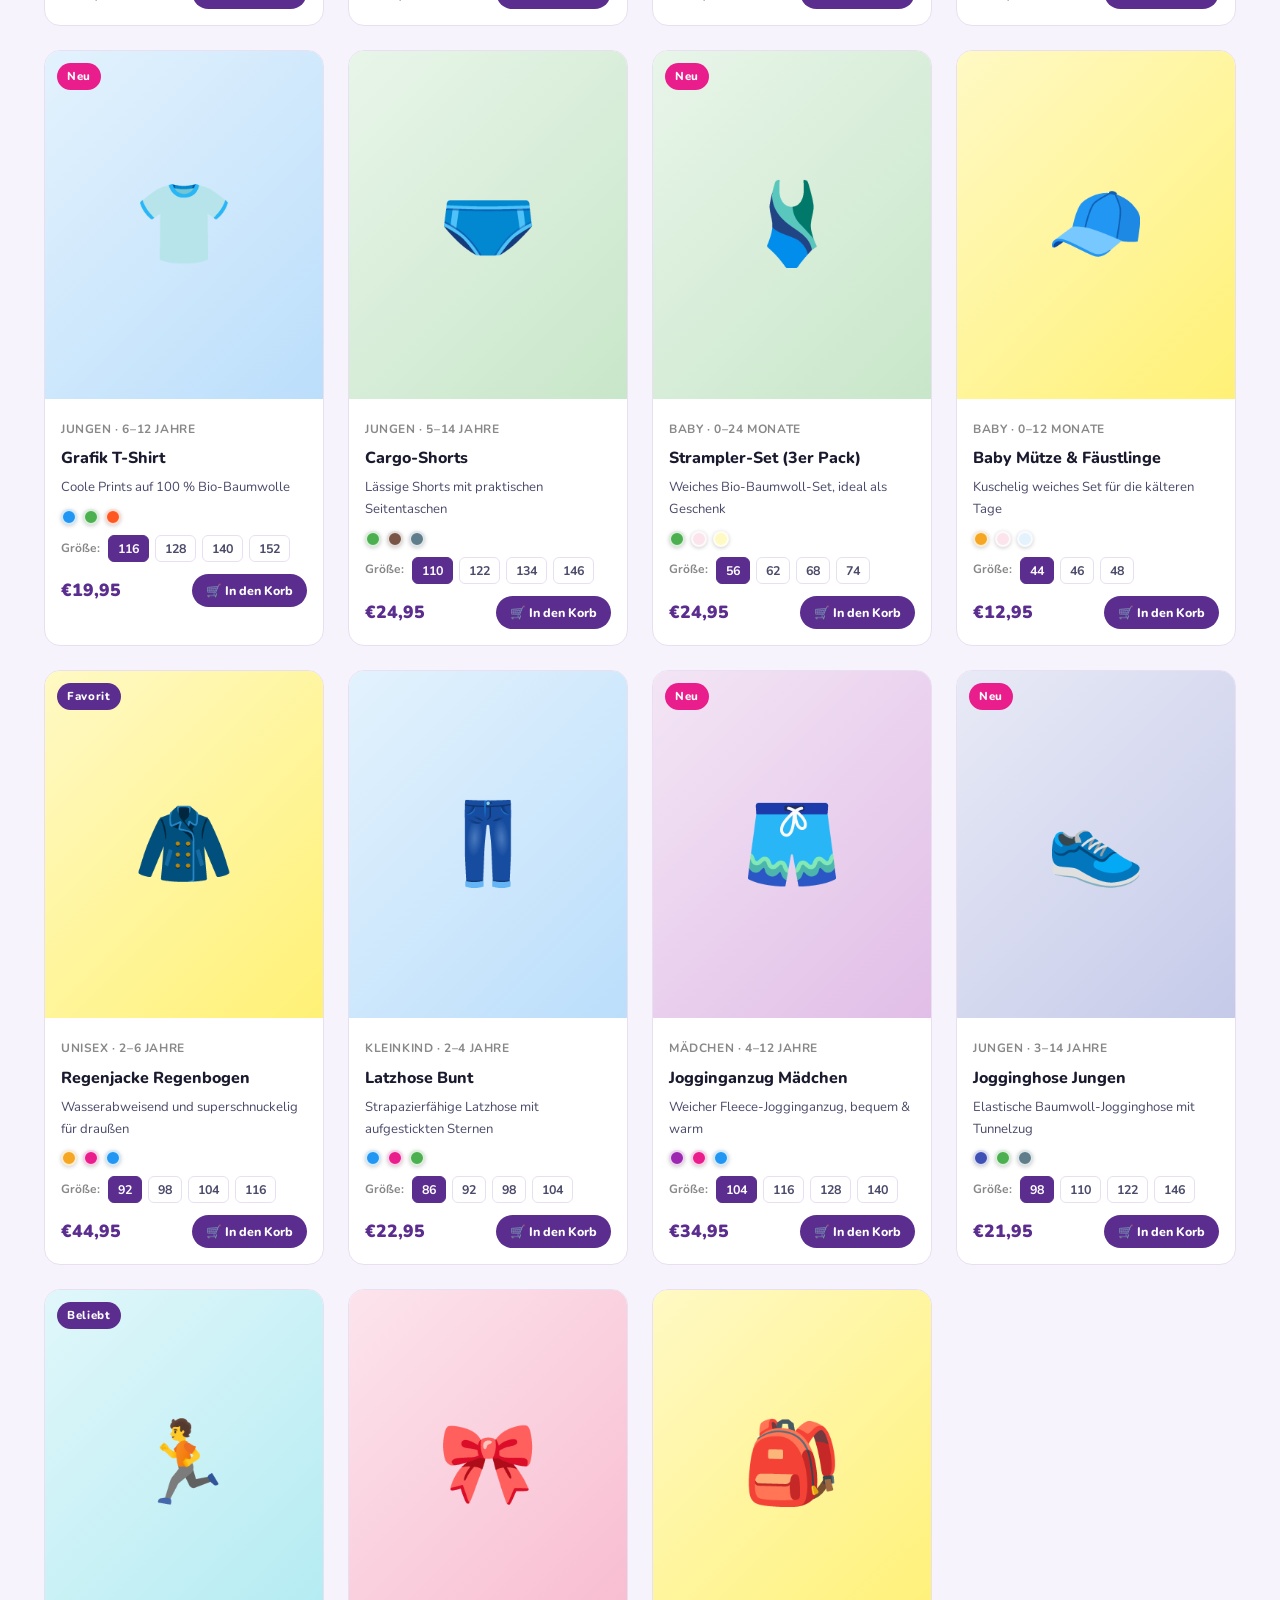
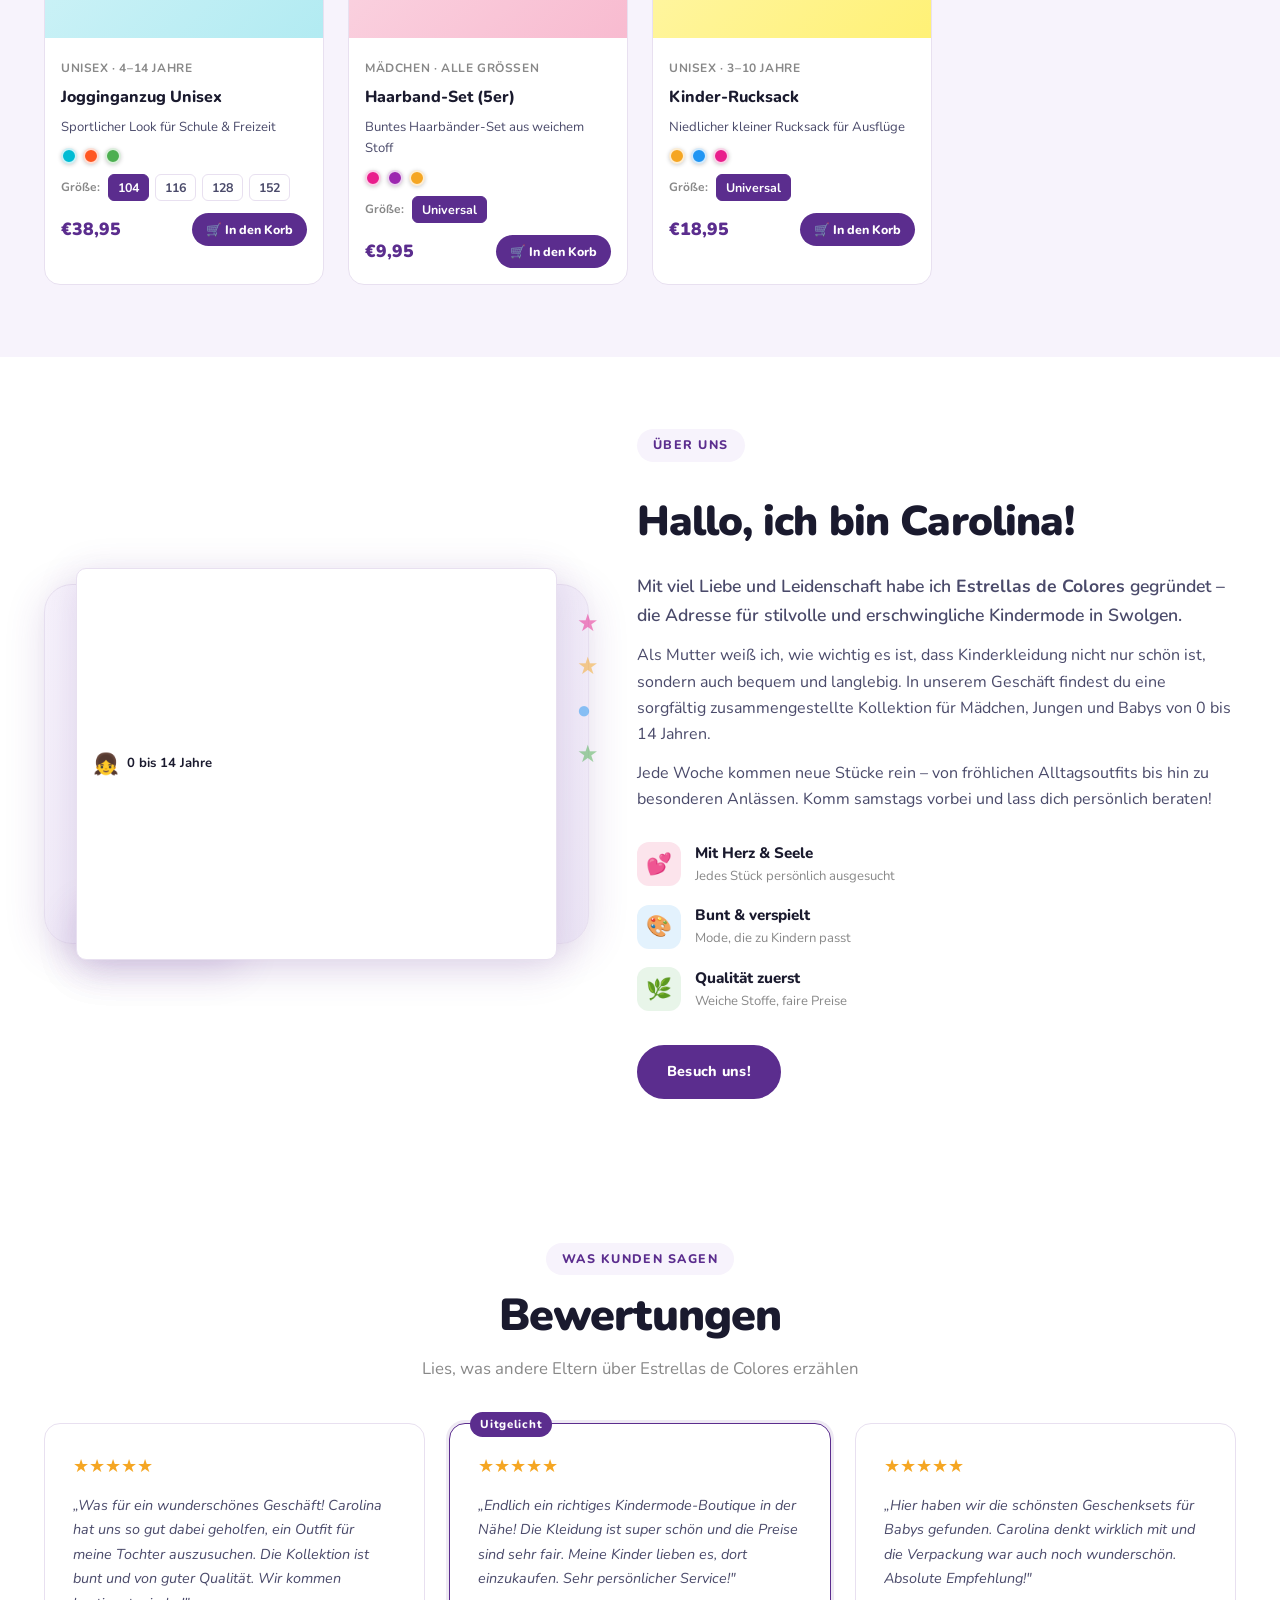
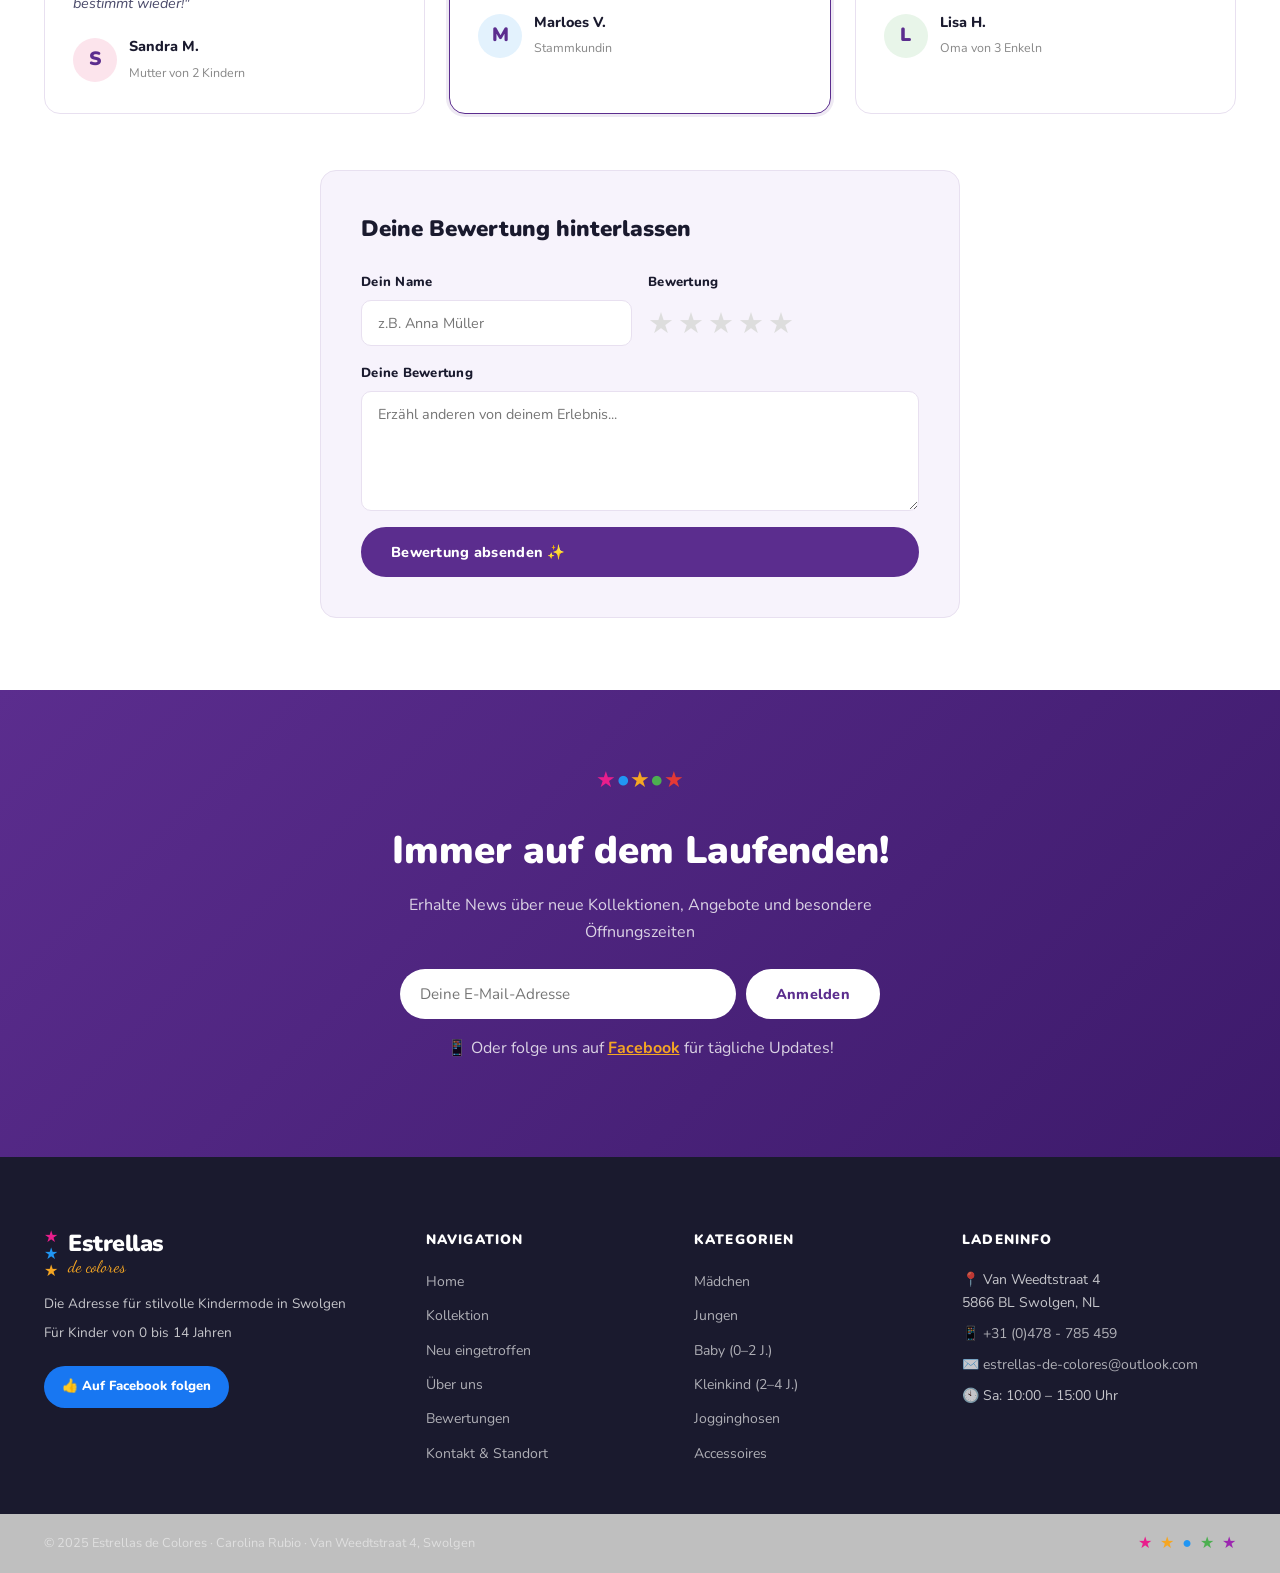
==== commit 712d10b7: "Fixes: Mobile-Sticky-Menü, leerer Hero-Desktop, Suche funktioniert - Header auf Handy jetzt position" ====
--- a/index.html
+++ b/index.html
@@ -168,23 +168,45 @@
       </div>
     </div>
     <div class="hero-image">
-      <div class="hero-card-big">
-        <div class="hero-card-inner">
-          <div class="store-visual">
-            <div class="clothes-rack">
-              <div class="hanger" style="--c:#E91E8C">👗</div>
-              <div class="hanger" style="--c:#4CAF50">👕</div>
-              <div class="hanger" style="--c:#2196F3">🧥</div>
-              <div class="hanger" style="--c:#F5A623">👚</div>
-              <div class="hanger" style="--c:#9C27B0">🩱</div>
-            </div>
-            <p class="store-visual-tag">Neue Kollektion 2025</p>
-          </div>
-          <div class="hero-stats">
-            <div class="hero-stat"><strong>200+</strong><span>Artikel</span></div>
-            <div class="hero-stat"><strong>6</strong><span>Kategorien</span></div>
-            <div class="hero-stat"><strong>⭐ 5,0</strong><span>Bewertung</span></div>
-          </div>
+      <div class="hero-cat-panel">
+        <p class="hero-cat-label">✨ Schnell zur Kategorie</p>
+        <div class="hero-cat-grid">
+          <a href="#shop" class="hero-cat-card" data-filter="kleider">
+            <span class="hcc-icon" style="background:#fce4ec">👗</span>
+            <span class="hcc-name">Kleider</span>
+            <span class="hcc-arrow">→</span>
+          </a>
+          <a href="#shop" class="hero-cat-card" data-filter="jogginghosen">
+            <span class="hcc-icon" style="background:#e8eaf6">🩳</span>
+            <span class="hcc-name">Jogginghosen</span>
+            <span class="hcc-arrow">→</span>
+          </a>
+          <a href="#shop" class="hero-cat-card" data-filter="maedchen">
+            <span class="hcc-icon" style="background:#fce4ec">👗</span>
+            <span class="hcc-name">Mädchen</span>
+            <span class="hcc-arrow">→</span>
+          </a>
+          <a href="#shop" class="hero-cat-card" data-filter="jungen">
+            <span class="hcc-icon" style="background:#e3f2fd">👕</span>
+            <span class="hcc-name">Jungen</span>
+            <span class="hcc-arrow">→</span>
+          </a>
+          <a href="#shop" class="hero-cat-card" data-filter="baby">
+            <span class="hcc-icon" style="background:#fff9c4">🍼</span>
+            <span class="hcc-name">Baby</span>
+            <span class="hcc-arrow">→</span>
+          </a>
+          <a href="#shop" class="hero-cat-card" data-filter="accessoires">
+            <span class="hcc-icon" style="background:#f3e5f5">🎀</span>
+            <span class="hcc-name">Accessoires</span>
+            <span class="hcc-arrow">→</span>
+          </a>
+        </div>
+        <div class="hero-stats-row">
+          <div class="hero-stat"><strong>200+</strong><span>Artikel</span></div>
+          <div class="hero-stat"><strong>6</strong><span>Kategorien</span></div>
+          <div class="hero-stat"><strong>⭐ 5,0</strong><span>Bewertung</span></div>
+          <div class="hero-stat"><strong>Sa</strong><span>10–15 Uhr</span></div>
         </div>
       </div>
     </div>
--- a/styles.css
+++ b/styles.css
@@ -56,8 +56,9 @@
 }
 
 
-/* ── Sticky Header ──────────────────────────────────────────── */
+/* ── Sticky Header (desktop) / Fixed Header (mobile) ──────── */
 #header {
+  position: -webkit-sticky;
   position: sticky;
   top: 0;
   z-index: 1001;
@@ -360,47 +361,77 @@
   box-shadow: 0 2px 8px rgba(0,0,0,.06);
 }
 
-/* Hero Image side */
-.hero-image { position: relative; z-index: 2; display: flex; justify-content: center; }
-.hero-card-big {
-  width: 400px;
-  max-width: 100%;
-  height: 480px;
-  background: var(--white);
-  border-radius: 32px;
+/* ── Hero Category Panel (right side) ────────────────────────── */
+.hero-image { position: relative; z-index: 2; display: flex; justify-content: center; align-items: center; }
+
+.hero-cat-panel {
+  width: 100%;
+  max-width: 460px;
+  display: flex;
+  flex-direction: column;
+  gap: 14px;
+}
+.hero-cat-label {
+  font-size: .75rem;
+  font-weight: 800;
+  text-transform: uppercase;
+  letter-spacing: .1em;
+  color: var(--text-light);
+}
+.hero-cat-grid {
+  display: grid;
+  grid-template-columns: repeat(3, 1fr);
+  gap: 10px;
+}
+.hero-cat-card {
+  display: flex;
+  flex-direction: column;
+  align-items: center;
+  gap: 6px;
+  padding: 14px 8px 12px;
+  background: var(--white);
+  border: 1.5px solid var(--border);
+  border-radius: var(--radius);
+  cursor: pointer;
+  transition: all .2s ease;
+  text-align: center;
+  text-decoration: none;
+}
+.hero-cat-card:hover {
+  border-color: var(--purple);
+  transform: translateY(-3px);
   box-shadow: var(--shadow-md);
-  overflow: hidden;
-  border: 1.5px solid var(--border);
-}
-.hero-card-inner { width: 100%; height: 100%; display: flex; align-items: center; justify-content: center; background: linear-gradient(145deg, var(--light), #ede7f6); }
-.store-visual { text-align: center; }
-.clothes-rack { display: flex; gap: 16px; justify-content: center; margin-bottom: 20px; }
-.hanger {
-  width: 64px; height: 80px;
-  background: var(--c, #eee);
+}
+.hcc-icon {
+  width: 52px; height: 52px;
   border-radius: 12px;
   display: flex; align-items: center; justify-content: center;
-  font-size: 2rem;
-  animation: sway 3s ease-in-out infinite;
-  box-shadow: 0 4px 12px rgba(0,0,0,.1);
-}
-.hanger:nth-child(2) { animation-delay: .3s; }
-.hanger:nth-child(3) { animation-delay: .6s; }
-.hanger:nth-child(4) { animation-delay: .9s; }
-.hanger:nth-child(5) { animation-delay: 1.2s; }
+  font-size: 1.7rem;
+  flex-shrink: 0;
+}
+.hcc-name {
+  font-size: .78rem;
+  font-weight: 800;
+  color: var(--text);
+}
+.hcc-arrow {
+  font-size: .7rem;
+  color: var(--purple);
+  font-weight: 900;
+  opacity: 0;
+  transition: opacity .2s;
+}
+.hero-cat-card:hover .hcc-arrow { opacity: 1; }
+
+.hero-stats-row {
+  display: grid;
+  grid-template-columns: repeat(4, 1fr);
+  gap: 8px;
+}
+
 @keyframes sway {
   0%, 100% { transform: rotate(-3deg); }
   50%       { transform: rotate(3deg); }
-}
-.store-visual-tag {
-  display: inline-block;
-  background: var(--purple);
-  color: #fff;
-  font-weight: 800;
-  font-size: .82rem;
-  letter-spacing: .06em;
-  padding: 8px 20px;
-  border-radius: 50px;
 }
 
 
@@ -868,7 +899,8 @@
 
 @media (max-width: 1100px) {
   .hero { padding: 60px 40px; gap: 32px; }
-  .hero-card-big { width: 340px; height: 400px; }
+  .hero-cat-grid { grid-template-columns: repeat(3, 1fr); }
+  .hero-stats-row { grid-template-columns: repeat(4, 1fr); }
   .about-grid { gap: 48px; }
   .products-grid { grid-template-columns: repeat(3, 1fr); }
   .footer-grid { grid-template-columns: 1fr 1fr; gap: 32px; }
@@ -1660,11 +1692,7 @@
     text-align: center;
   }
   .hero-content { order: 1; }
-  .hero-image { order: 2; justify-content: center; }
-  .hero-card-big { width: 100%; max-width: 360px; height: 280px; }
-  .clothes-rack { gap: 8px; }
-  .hanger { width: 48px; height: 60px; font-size: 1.5rem; }
-  .hero-stats { gap: 8px; }
+  .hero-image { order: 2; justify-content: center; display: none; }
   .hero-badges { justify-content: center; }
   .hero-buttons { justify-content: center; }
   .hero-sub { margin: 0 auto 28px; }
@@ -1707,8 +1735,6 @@
 @media (max-width: 560px) {
   .hero-title { font-size: 2rem; }
   .highlight-script { font-size: 1.8rem; }
-  .hero-card-big { height: 240px; }
-  .hero-stat strong { font-size: .95rem; }
 
   /* Products – single column on very small screens */
   .products-grid { grid-template-columns: 1fr; }
@@ -1780,9 +1806,18 @@
 
 
 /* ============================================================
-   MOBILE NAVBAR HEIGHT ADJUSTMENT
+   MOBILE – Fixed header so it always stays visible when scrolling
    ============================================================ */
 @media (max-width: 768px) {
+  .header-top { display: none; }          /* hide info bar on mobile to save space */
+  #header {
+    position: fixed;
+    top: 0; left: 0; right: 0;
+    z-index: 1001;
+    box-shadow: 0 2px 12px rgba(0,0,0,.10);
+  }
   .navbar { padding: 0 16px; height: 64px; }
-  .header-top { padding: 6px 16px; font-size: .75rem; }
-}
+  /* Push page content below the fixed header */
+  body { padding-top: 64px; }
+  /* Phone number shown in mobile menu footer already */
+}
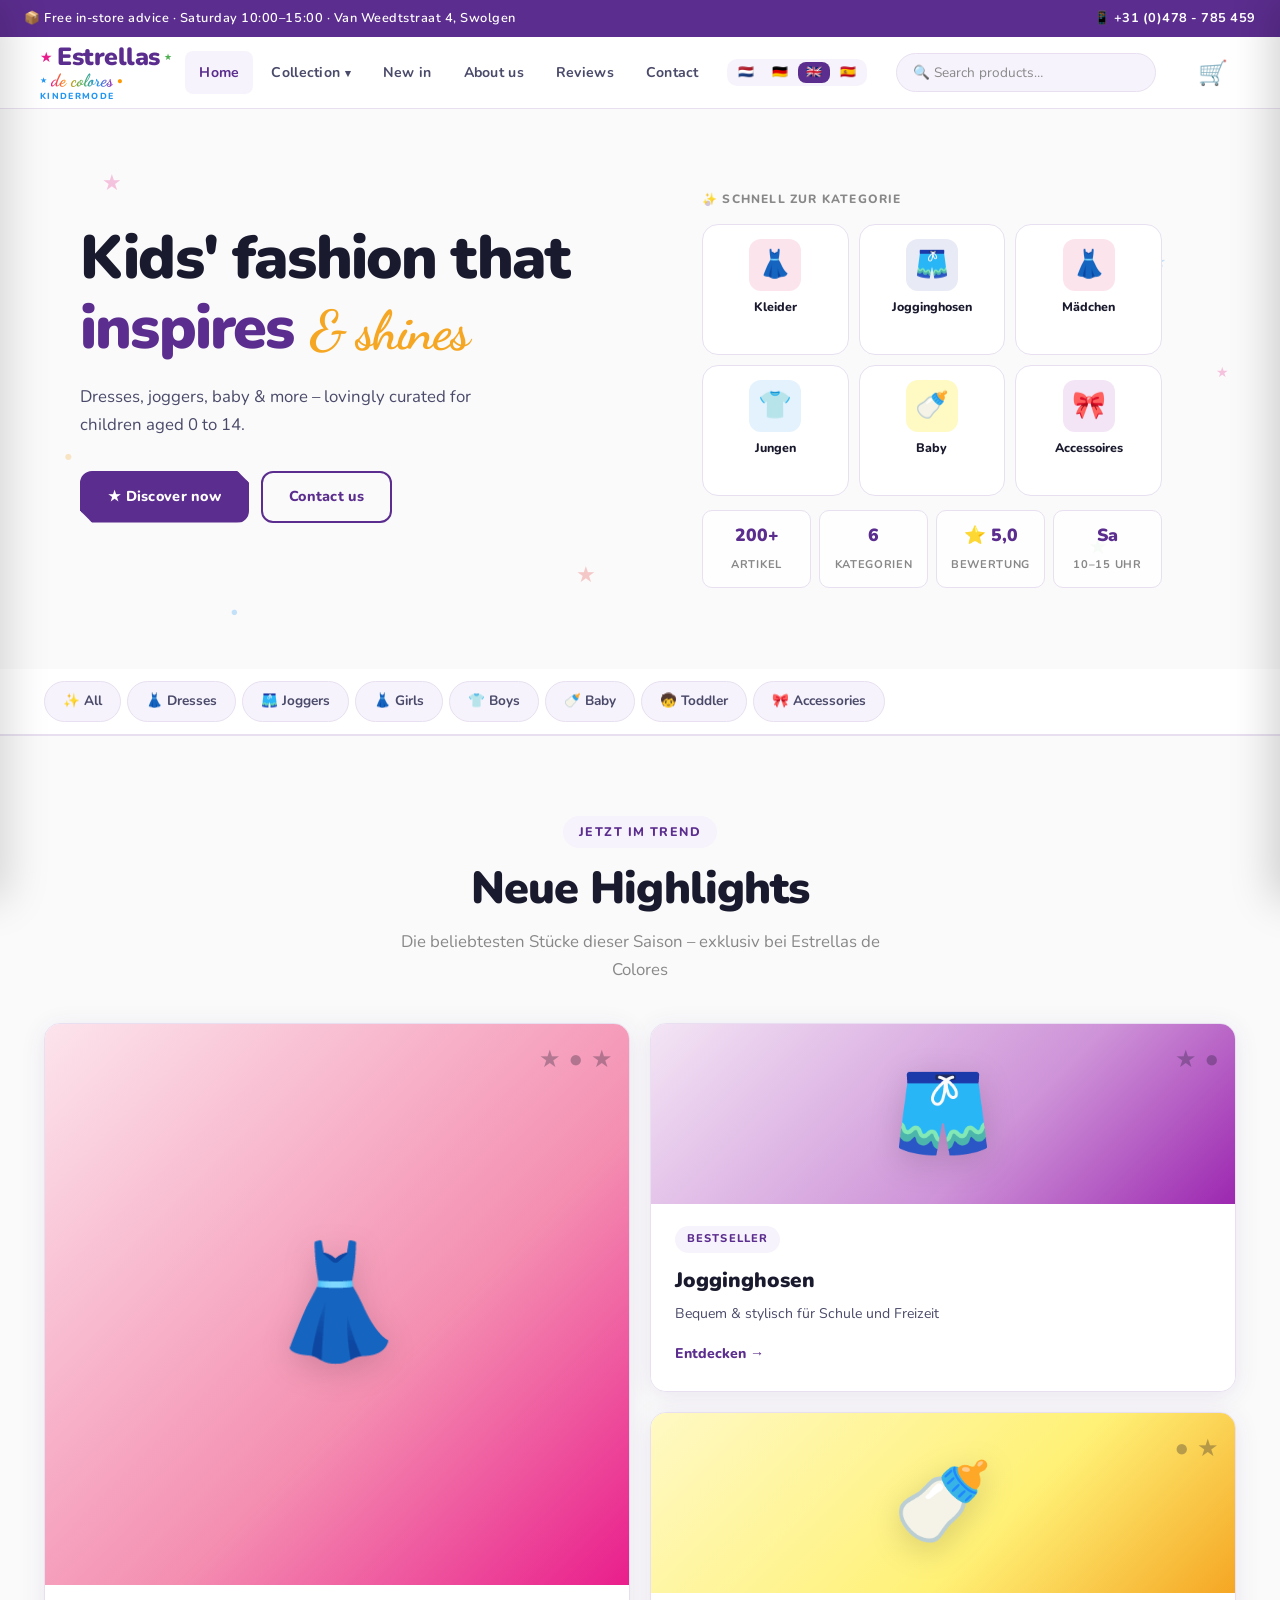
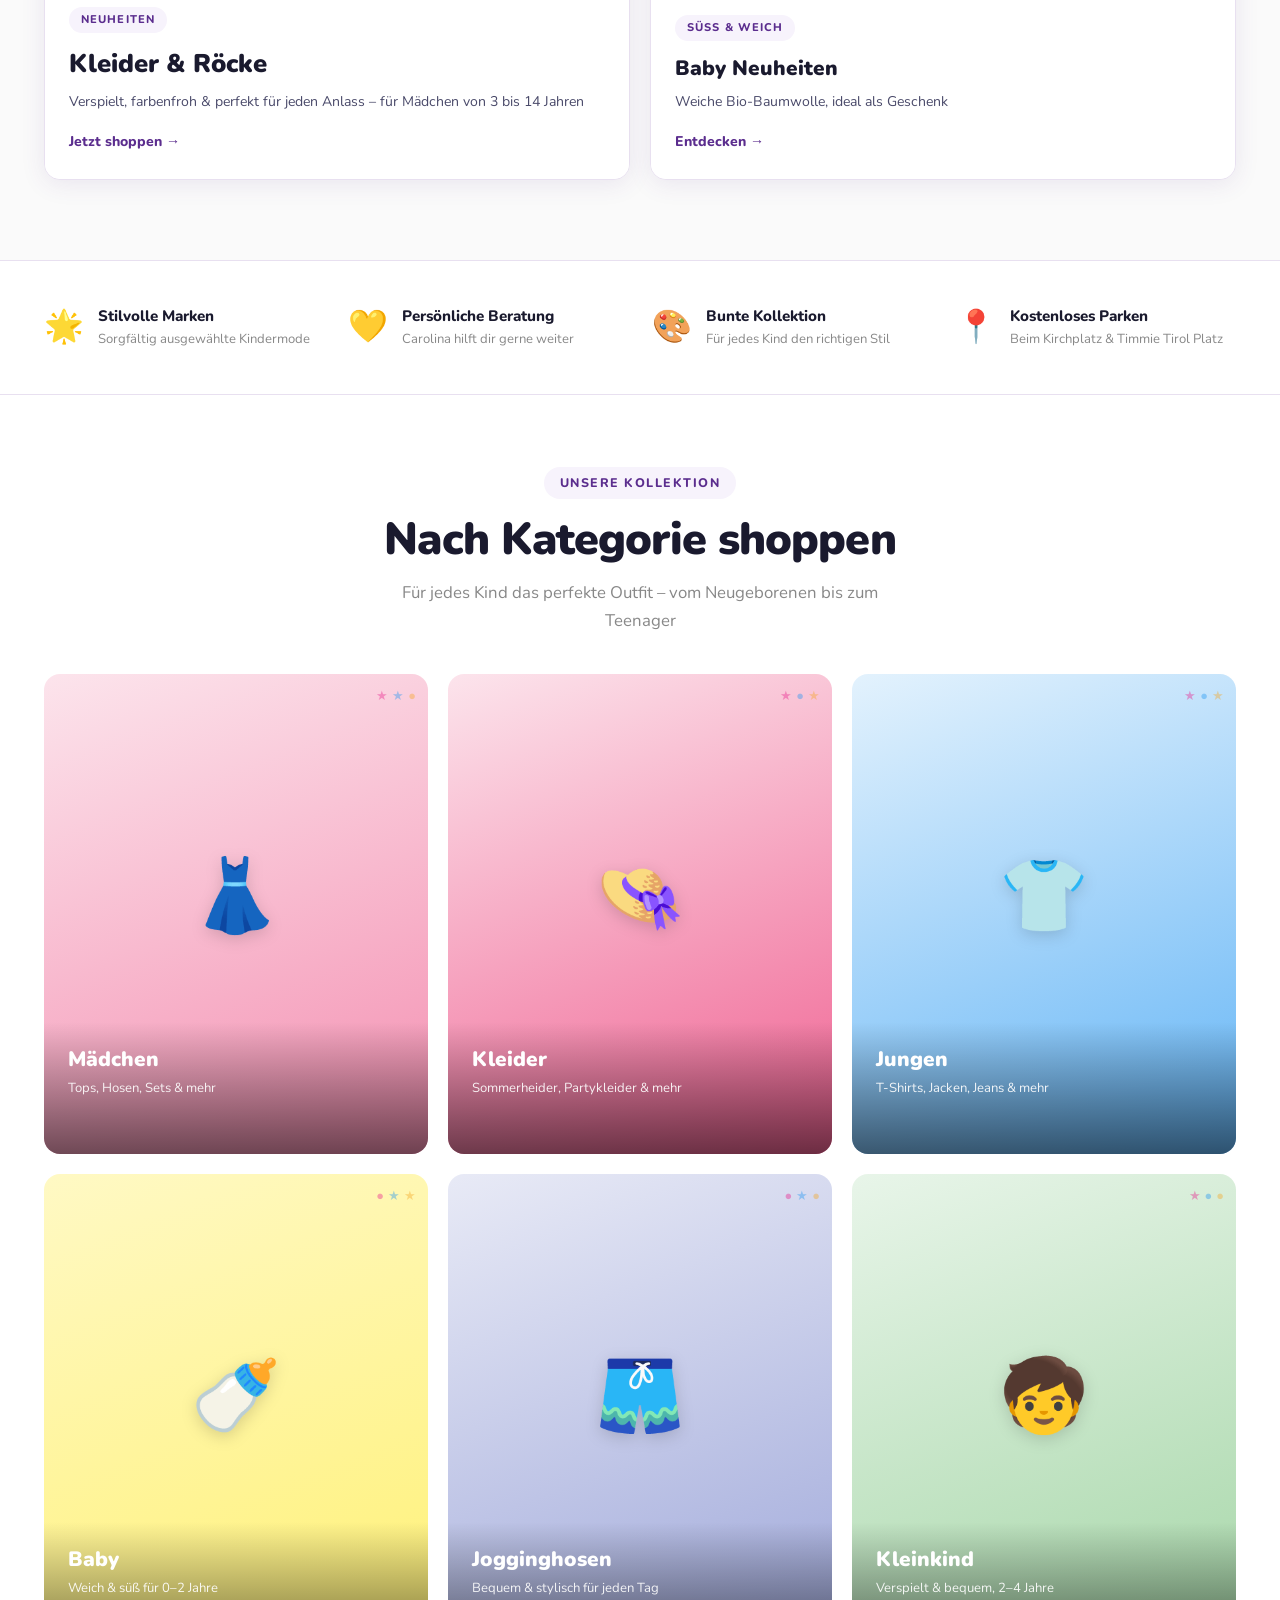
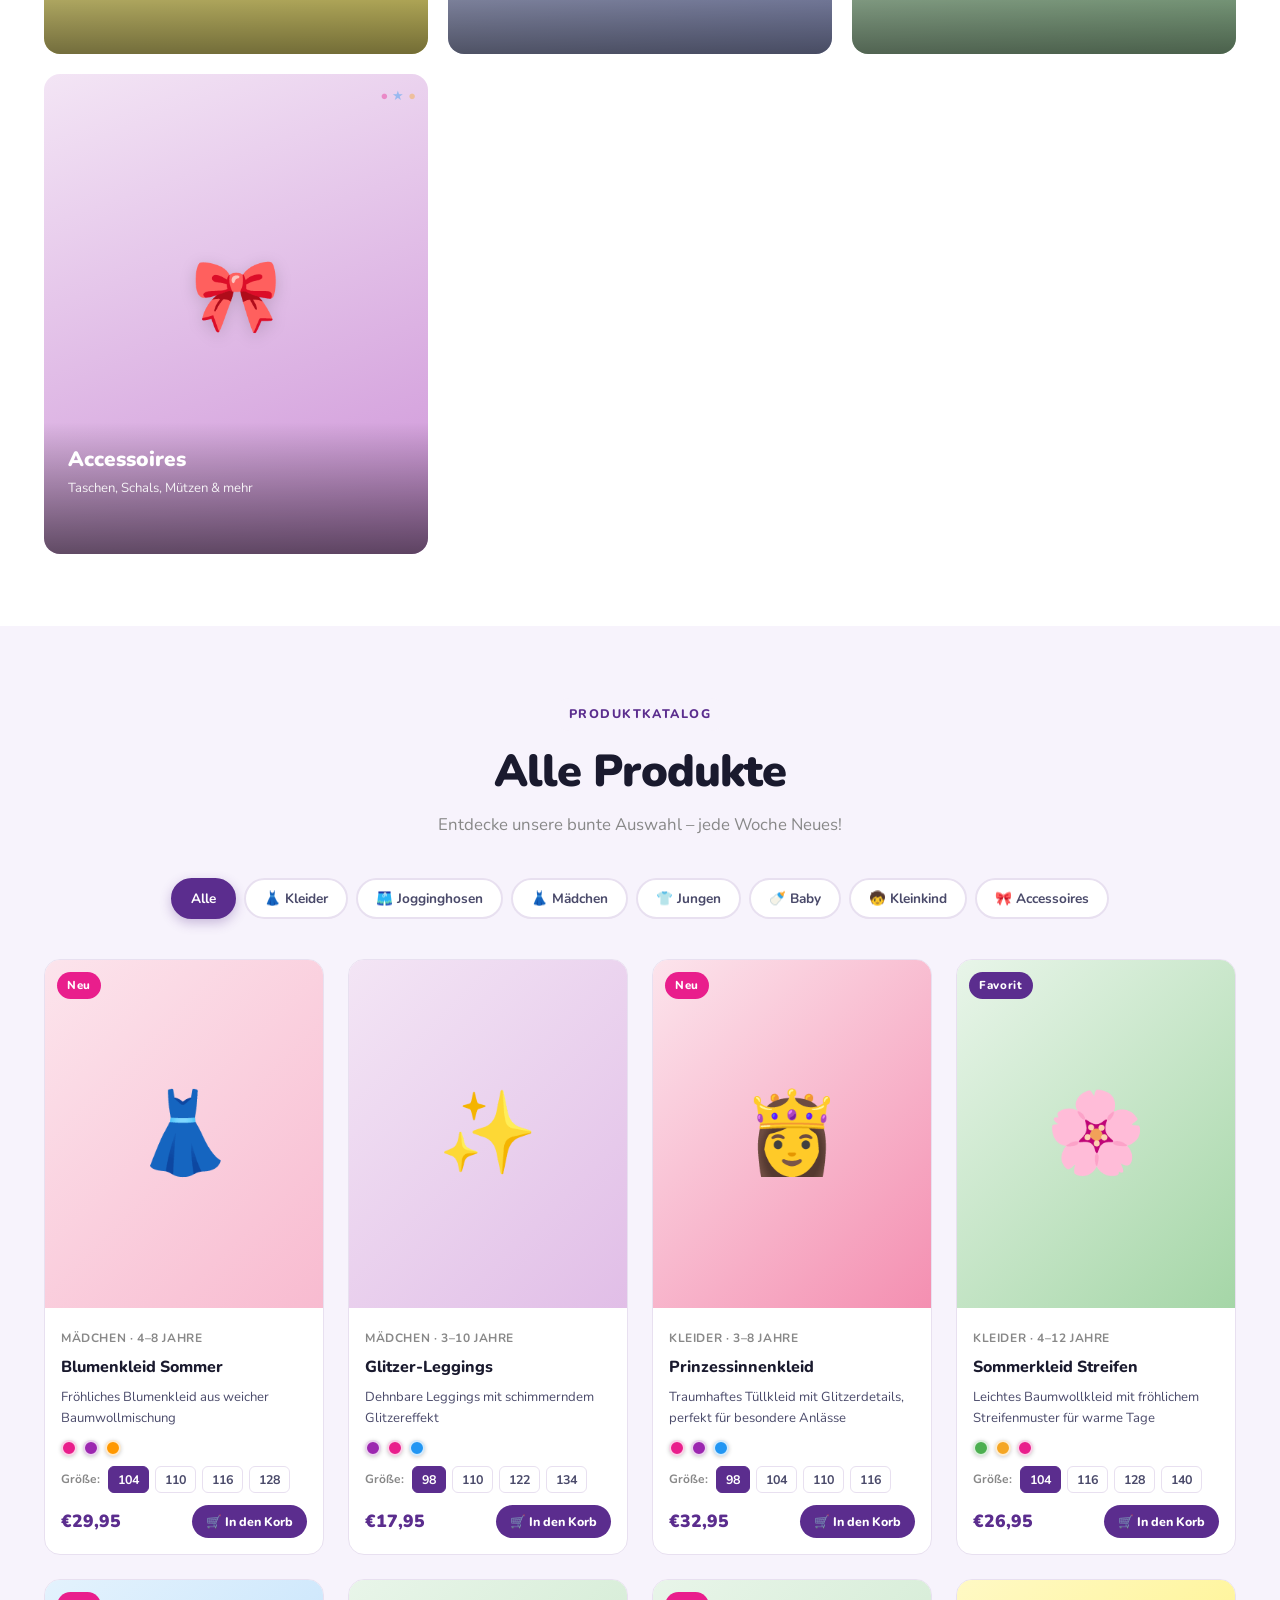
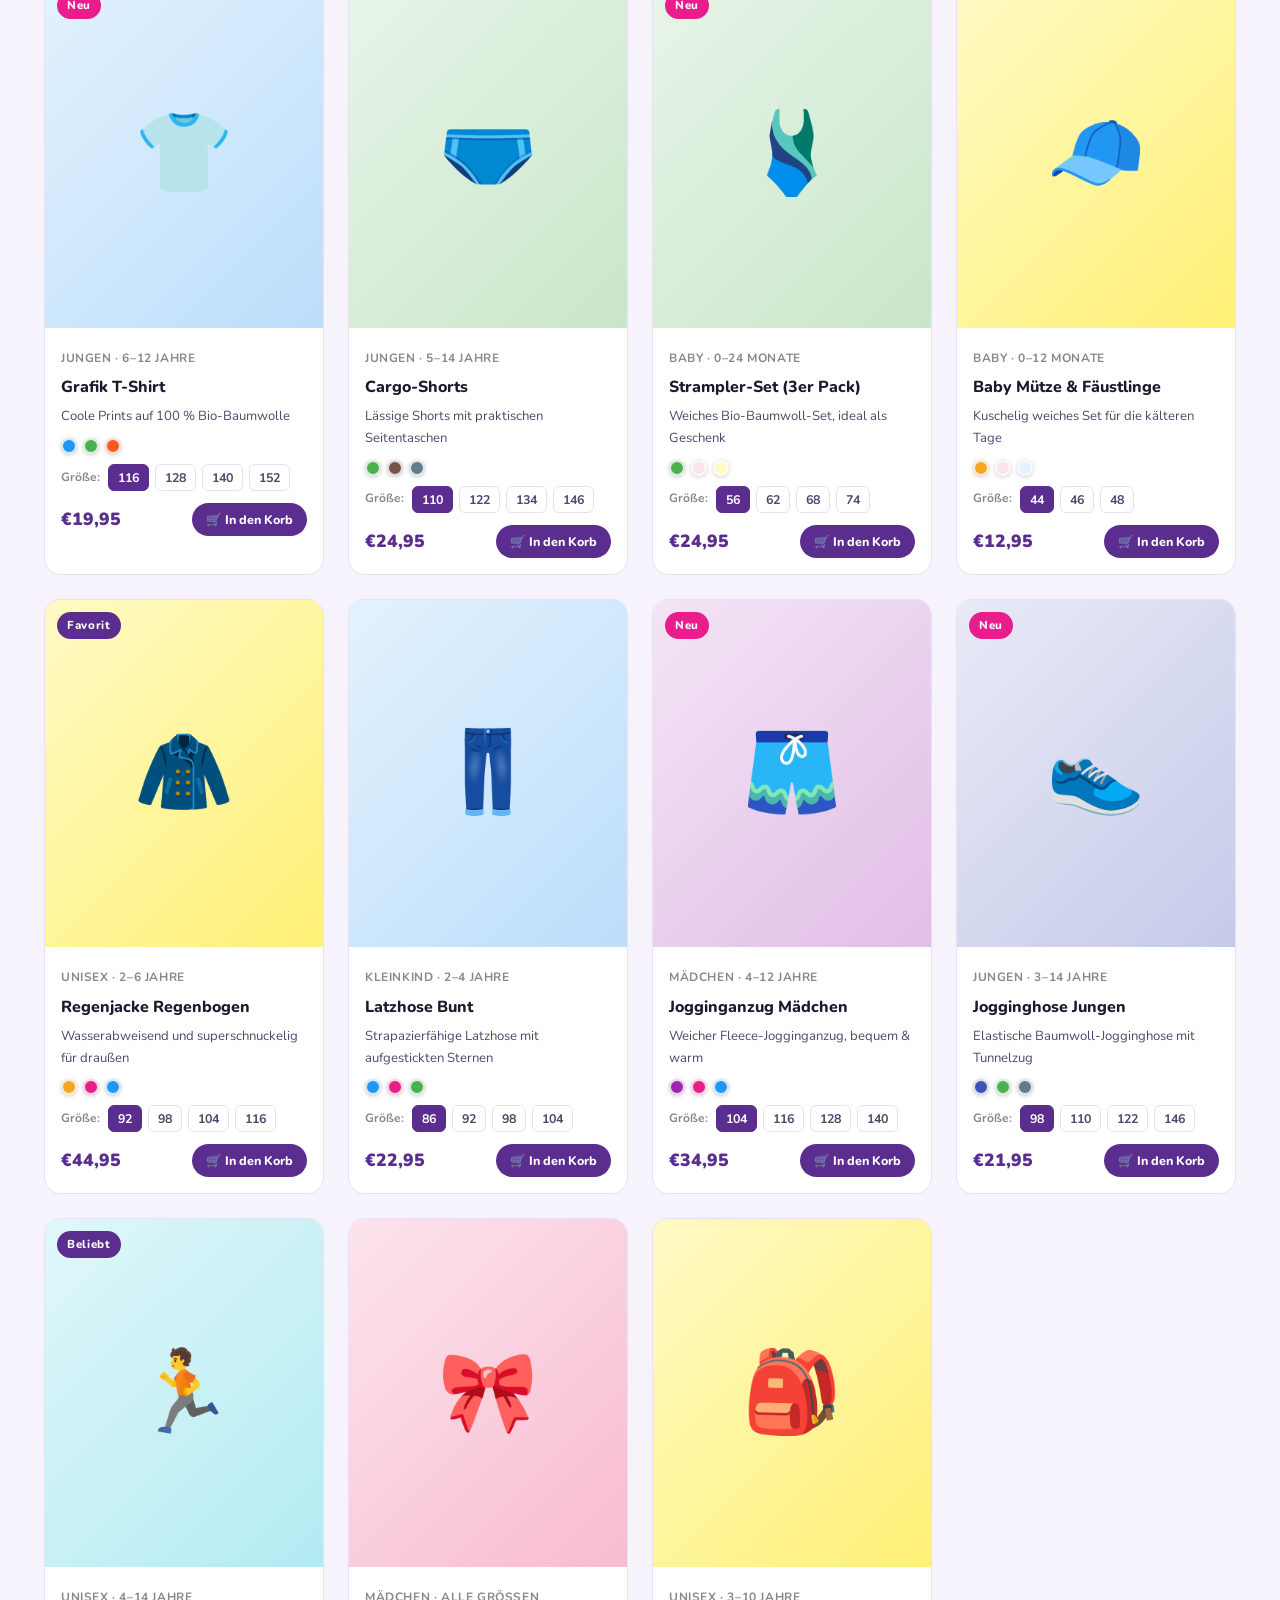
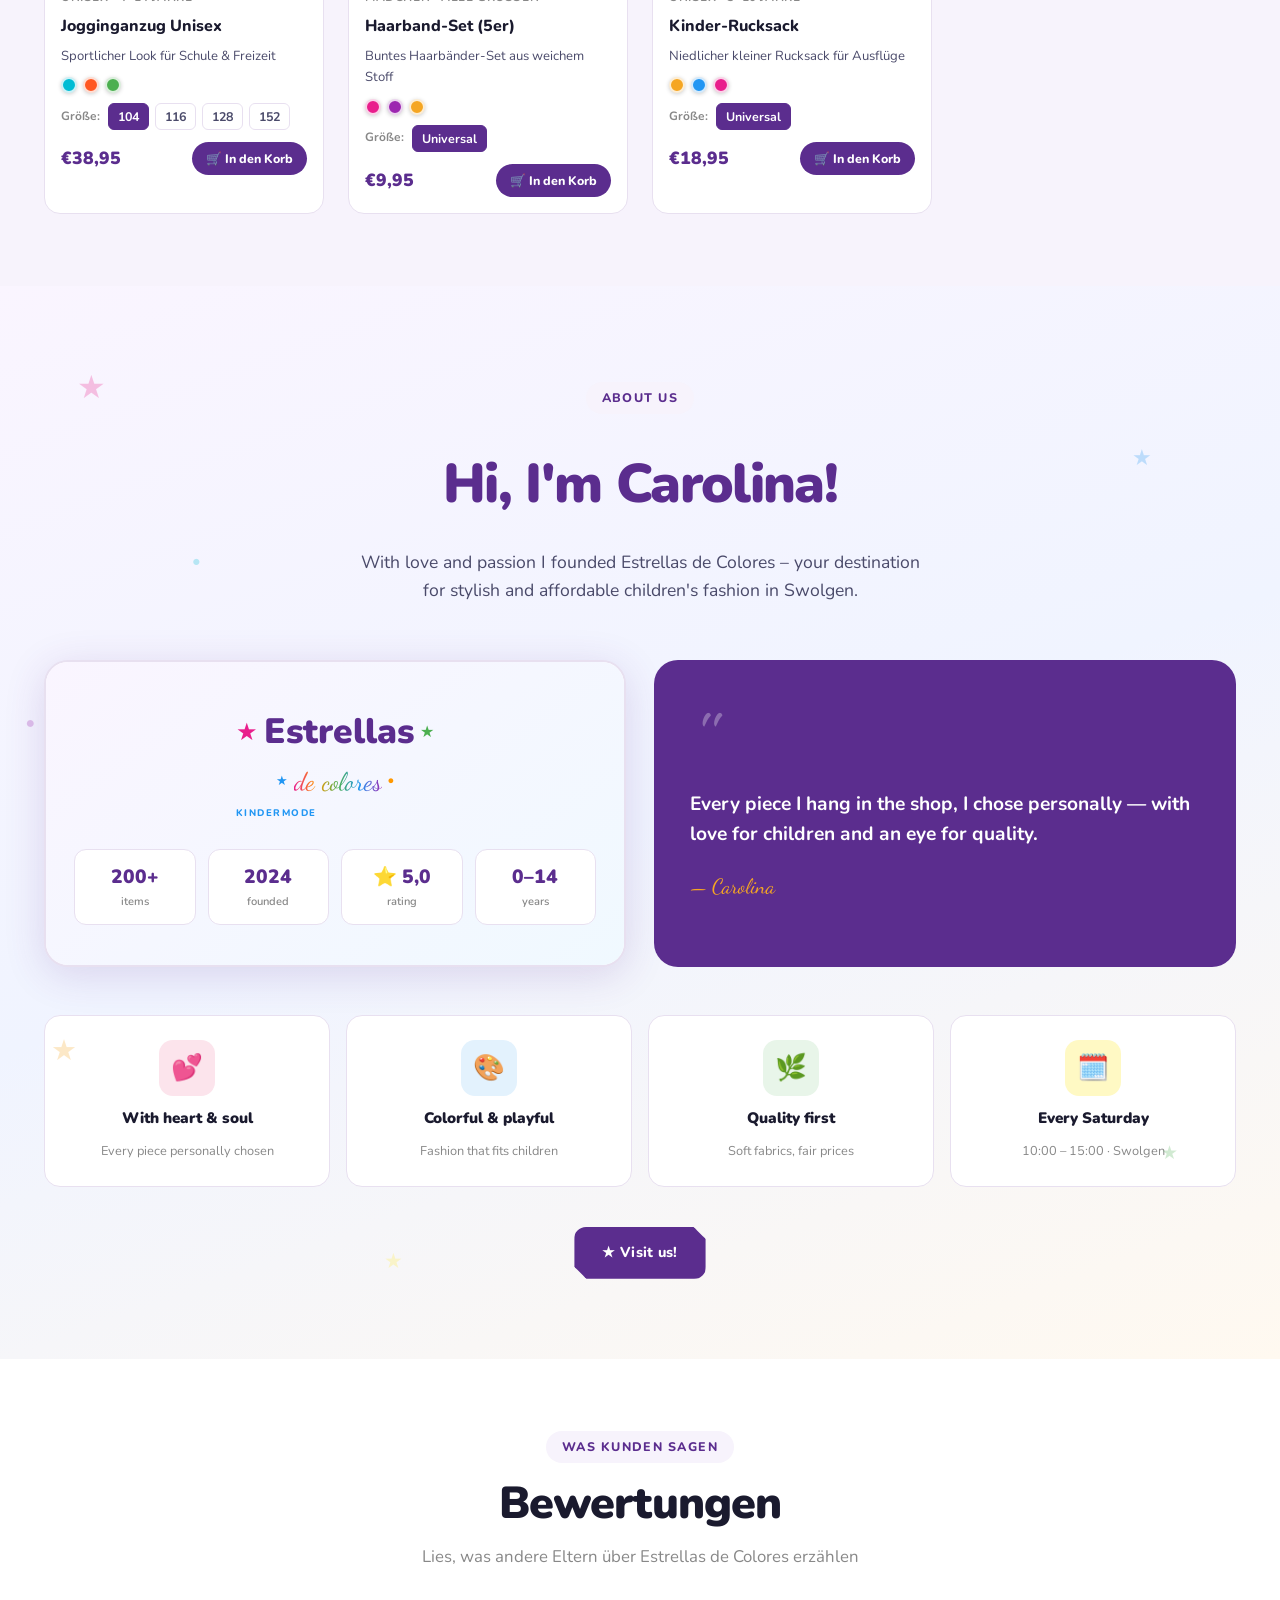
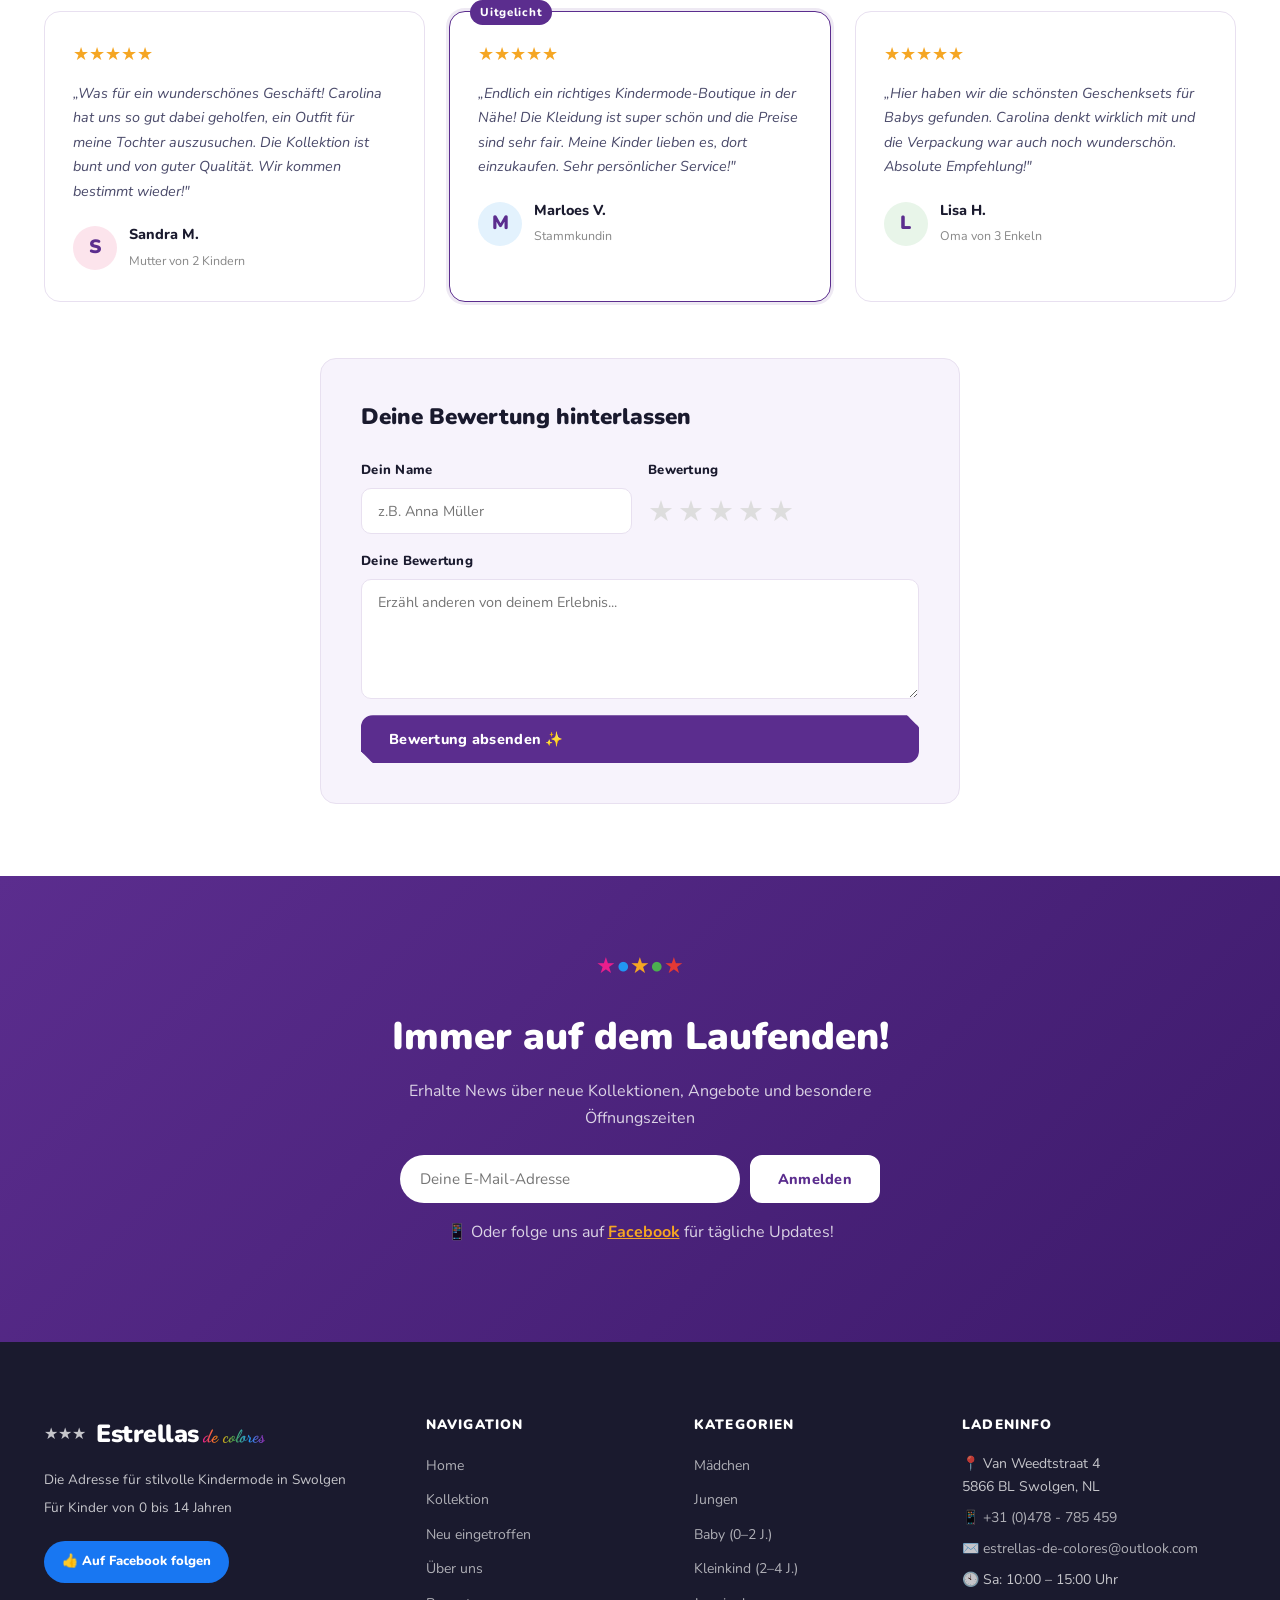
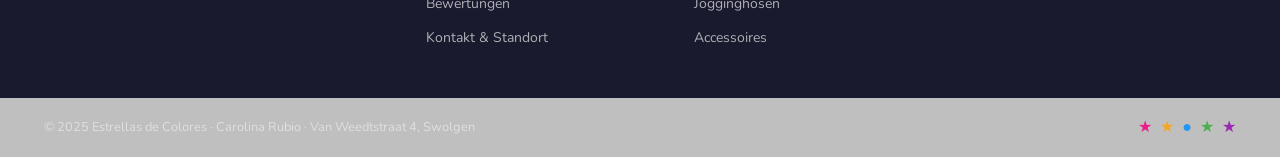
==== commit 5b2912e0: "Großes Update: Logo, Sprachschalter, Stern-Buttons, Über-uns, Minimalist-Hero LOGO: 1:1 Nachbau des " ====
--- a/index.html
+++ b/index.html
@@ -1,10 +1,10 @@
 <!DOCTYPE html>
-<html lang="de">
+<html lang="nl">
 <head>
   <meta charset="UTF-8" />
   <meta name="viewport" content="width=device-width, initial-scale=1.0" />
-  <title>Estrellas de Colores – Stilvolle Kindermode in Swolgen</title>
-  <meta name="description" content="Estrellas de Colores – Die Adresse für stilvolle Kindermode in Swolgen. Für Kinder von 0 bis 14 Jahren. Samstags geöffnet von 10:00 bis 15:00 Uhr." />
+  <title>Estrellas de Colores – Kindermode Swolgen</title>
+  <meta name="description" content="Estrellas de Colores – Stijlvolle kindermode in Swolgen. Voor kinderen van 0 tot 14 jaar. Zaterdag geopend van 10:00 tot 15:00." />
   <link rel="stylesheet" href="styles.css" />
   <link rel="preconnect" href="https://fonts.googleapis.com" />
   <link href="https://fonts.googleapis.com/css2?family=Nunito:wght@400;600;700;800;900&family=Dancing+Script:wght@600;700&display=swap" rel="stylesheet" />
@@ -16,56 +16,69 @@
   ============================================================ -->
   <header id="header">
     <div class="header-top">
-      <span>📦 Kostenlose Beratung im Geschäft · Samstags 10:00–15:00 · Van Weedtstraat 4, Swolgen</span>
+      <span data-i18n="header.info">📦 Gratis advies in de winkel · Zaterdag 10:00–15:00 · Van Weedtstraat 4, Swolgen</span>
       <a href="tel:+31478785459" class="header-top-tel">📱 +31 (0)478 - 785 459</a>
     </div>
     <nav class="navbar" id="navbar">
+      <!-- ── LOGO (1:1 gebaseerd op visitekaartje) ── -->
       <a href="#home" class="logo-link">
         <div class="logo">
-          <div class="logo-stars">
-            <span class="star s1">★</span>
-            <span class="star s2">★</span>
-            <span class="star s3">★</span>
-          </div>
-          <div class="logo-text">
-            <span class="logo-main">Estrellas</span>
-            <span class="logo-sub">de colores</span>
+          <div class="logo-brand">
+            <div class="logo-row1">
+              <span class="lstark" style="color:#E91E8C">★</span>
+              <span class="logo-main">Estrellas</span>
+              <span class="lstark" style="color:#4CAF50;font-size:.55em;vertical-align:super">★</span>
+            </div>
+            <div class="logo-row2">
+              <span class="lstark" style="color:#2196F3;font-size:.5em">★</span>
+              <span class="logo-sub">de colores</span>
+              <span class="lstark ldot" style="color:#FF9800">●</span>
+            </div>
+            <span class="logo-kindermode">KINDERMODE</span>
           </div>
         </div>
       </a>
 
       <!-- Desktop nav links -->
       <ul class="nav-links" id="navLinks">
-        <li><a href="#home" class="nav-link active">Home</a></li>
+        <li><a href="#home" class="nav-link active" data-i18n="nav.home">Home</a></li>
         <li class="dropdown">
-          <a href="#shop" class="nav-link">Kollektion <span class="arrow">▾</span></a>
+          <a href="#shop" class="nav-link"><span data-i18n="nav.collection">Collectie</span> <span class="arrow">▾</span></a>
           <ul class="dropdown-menu">
-            <li><a href="#shop" data-filter="maedchen">👗 Mädchen</a></li>
-            <li><a href="#shop" data-filter="kleider">👗 Kleider</a></li>
-            <li><a href="#shop" data-filter="jungen">👕 Jungen</a></li>
-            <li><a href="#shop" data-filter="baby">🍼 Baby (0–2 J.)</a></li>
-            <li><a href="#shop" data-filter="kleinkind">🧒 Kleinkind (2–4 J.)</a></li>
-            <li><a href="#shop" data-filter="jogginghosen">🩳 Jogginghosen</a></li>
-            <li><a href="#shop" data-filter="accessoires">🎀 Accessoires</a></li>
+            <li><a href="#shop" data-filter="maedchen" data-i18n-html="cat.maedchen.full">👗 Meisjes</a></li>
+            <li><a href="#shop" data-filter="kleider"  data-i18n-html="cat.kleider.full">👗 Jurken</a></li>
+            <li><a href="#shop" data-filter="jungen"   data-i18n-html="cat.jungen.full">👕 Jongens</a></li>
+            <li><a href="#shop" data-filter="baby"     data-i18n-html="cat.baby.full">🍼 Baby (0–2 j.)</a></li>
+            <li><a href="#shop" data-filter="kleinkind" data-i18n-html="cat.kleinkind.full">🧒 Kleuter (2–4 j.)</a></li>
+            <li><a href="#shop" data-filter="jogginghosen" data-i18n-html="cat.jogginghosen.full">🩳 Joggingbroeken</a></li>
+            <li><a href="#shop" data-filter="accessoires"  data-i18n-html="cat.accessoires.full">🎀 Accessoires</a></li>
           </ul>
         </li>
-        <li><a href="#shop" class="nav-link">Neu eingetroffen</a></li>
-        <li><a href="#ueber-uns" class="nav-link">Über uns</a></li>
-        <li><a href="#bewertungen" class="nav-link">Bewertungen</a></li>
-        <li><a href="kontakt.html" class="nav-link">Kontakt & Standort</a></li>
+        <li><a href="#shop"       class="nav-link" data-i18n="nav.new">Nieuw binnen</a></li>
+        <li><a href="#ueber-uns"  class="nav-link" data-i18n="nav.about">Over ons</a></li>
+        <li><a href="#bewertungen" class="nav-link" data-i18n="nav.reviews">Beoordelingen</a></li>
+        <li><a href="kontakt.html" class="nav-link" data-i18n="nav.contact">Contact</a></li>
       </ul>
+
+      <!-- Language Switcher -->
+      <div class="lang-switcher" id="langSwitcher">
+        <button class="lang-btn active" data-lang="nl" title="Nederlands">🇳🇱</button>
+        <button class="lang-btn" data-lang="de" title="Deutsch">🇩🇪</button>
+        <button class="lang-btn" data-lang="en" title="English">🇬🇧</button>
+        <button class="lang-btn" data-lang="es" title="Español">🇪🇸</button>
+      </div>
 
       <!-- Desktop Search -->
       <div class="nav-search-wrap">
-        <input type="search" id="navSearch" class="nav-search-input" placeholder="🔍 Produkte suchen…" autocomplete="off" />
+        <input type="search" id="navSearch" class="nav-search-input" placeholder="🔍 Zoek producten…" data-i18n-ph="search.placeholder" autocomplete="off" />
       </div>
 
       <div class="navbar-right">
-        <button class="cart-btn" id="cartBtn" aria-label="Warenkorb öffnen">
+        <button class="cart-btn" id="cartBtn" aria-label="Winkelwagen">
           🛒
           <span class="cart-badge" id="cartBadge" style="display:none">0</span>
         </button>
-        <button class="hamburger" id="hamburger" aria-label="Menü öffnen">
+        <button class="hamburger" id="hamburger" aria-label="Menu openen">
           <span></span><span></span><span></span>
         </button>
       </div>
@@ -79,50 +92,69 @@
   <nav class="mobile-menu" id="mobileMenu" aria-label="Mobiles Menü">
     <div class="mobile-menu-header">
       <div class="logo">
-        <div class="logo-stars"><span class="star s1">★</span><span class="star s2">★</span><span class="star s3">★</span></div>
-        <div class="logo-text"><span class="logo-main">Estrellas</span><span class="logo-sub">de colores</span></div>
-      </div>
-      <button class="mobile-menu-close" id="mobileMenuClose" aria-label="Menü schließen">✕</button>
+        <div class="logo-brand">
+          <div class="logo-row1">
+            <span class="lstark" style="color:#E91E8C">★</span>
+            <span class="logo-main">Estrellas</span>
+            <span class="lstark" style="color:#4CAF50;font-size:.55em;vertical-align:super">★</span>
+          </div>
+          <div class="logo-row2">
+            <span class="lstark" style="color:#2196F3;font-size:.5em">★</span>
+            <span class="logo-sub">de colores</span>
+            <span class="lstark ldot" style="color:#FF9800">●</span>
+          </div>
+          <span class="logo-kindermode">KINDERMODE</span>
+        </div>
+      </div>
+      <button class="mobile-menu-close" id="mobileMenuClose" aria-label="Menu sluiten">✕</button>
+    </div>
+
+    <!-- Mobile Language Switcher -->
+    <div class="mobile-lang-row">
+      <button class="lang-btn active" data-lang="nl" title="Nederlands">🇳🇱 NL</button>
+      <button class="lang-btn" data-lang="de" title="Deutsch">🇩🇪 DE</button>
+      <button class="lang-btn" data-lang="en" title="English">🇬🇧 EN</button>
+      <button class="lang-btn" data-lang="es" title="Español">🇪🇸 ES</button>
     </div>
 
     <!-- Mobile Search -->
     <div class="mobile-search-wrap">
-      <input type="search" id="mobileSearch" class="mobile-search-input" placeholder="🔍 Produkte suchen…" autocomplete="off" />
+      <input type="search" id="mobileSearch" class="mobile-search-input" placeholder="🔍 Zoek producten…" data-i18n-ph="search.placeholder" autocomplete="off" />
     </div>
 
     <div class="mobile-menu-body">
-      <a href="#home" class="mobile-nav-item" data-close>🏠 Home</a>
-
-      <div class="mobile-section-title">Kollektion</div>
+      <a href="#home" class="mobile-nav-item" data-close data-i18n-mob="nav.home">🏠 Home</a>
+
+      <div class="mobile-section-title" data-i18n="nav.collection">Collectie</div>
       <a href="#shop" class="mobile-nav-item cat-link" data-filter="alle" data-close>
-        <span class="mobile-cat-icon" style="background:#f3e5f5">✨</span> Alle Produkte
+        <span class="mobile-cat-icon" style="background:#f3e5f5">✨</span> <span data-i18n="cat.all.text">Alle producten</span>
       </a>
       <a href="#shop" class="mobile-nav-item cat-link" data-filter="maedchen" data-close>
-        <span class="mobile-cat-icon" style="background:#fce4ec">👗</span> Mädchen
+        <span class="mobile-cat-icon" style="background:#fce4ec">👗</span> <span data-i18n="cat.maedchen">Meisjes</span>
       </a>
       <a href="#shop" class="mobile-nav-item cat-link" data-filter="kleider" data-close>
-        <span class="mobile-cat-icon" style="background:#fce4ec">👒</span> Kleider
+        <span class="mobile-cat-icon" style="background:#fce4ec">👒</span> <span data-i18n="cat.kleider">Jurken</span>
       </a>
       <a href="#shop" class="mobile-nav-item cat-link" data-filter="jungen" data-close>
-        <span class="mobile-cat-icon" style="background:#e3f2fd">👕</span> Jungen
+        <span class="mobile-cat-icon" style="background:#e3f2fd">👕</span> <span data-i18n="cat.jungen">Jongens</span>
       </a>
       <a href="#shop" class="mobile-nav-item cat-link" data-filter="baby" data-close>
-        <span class="mobile-cat-icon" style="background:#fff9c4">🍼</span> Baby (0–2 J.)
+        <span class="mobile-cat-icon" style="background:#fff9c4">🍼</span> <span data-i18n="cat.baby.label">Baby (0–2 j.)</span>
       </a>
       <a href="#shop" class="mobile-nav-item cat-link" data-filter="kleinkind" data-close>
-        <span class="mobile-cat-icon" style="background:#e8f5e9">🧒</span> Kleinkind (2–4 J.)
+        <span class="mobile-cat-icon" style="background:#e8f5e9">🧒</span> <span data-i18n="cat.kleinkind.label">Kleuter (2–4 j.)</span>
       </a>
       <a href="#shop" class="mobile-nav-item cat-link" data-filter="jogginghosen" data-close>
-        <span class="mobile-cat-icon" style="background:#e8eaf6">🩳</span> Jogginghosen
+        <span class="mobile-cat-icon" style="background:#e8eaf6">🩳</span> <span data-i18n="cat.jogginghosen">Joggingbroeken</span>
       </a>
       <a href="#shop" class="mobile-nav-item cat-link" data-filter="accessoires" data-close>
-        <span class="mobile-cat-icon" style="background:#fce4ec">🎀</span> Accessoires
+        <span class="mobile-cat-icon" style="background:#fce4ec">🎀</span> <span data-i18n="cat.accessoires">Accessoires</span>
       </a>
 
       <div class="mobile-section-title">Info</div>
-      <a href="#ueber-uns"  class="mobile-nav-item" data-close>💜 Über uns</a>
-      <a href="#bewertungen" class="mobile-nav-item" data-close>⭐ Bewertungen</a>
-      <a href="kontakt.html" class="mobile-nav-item" data-close>📞 Kontakt & Standort</a>
+      <a href="#ueber-uns"   class="mobile-nav-item" data-close>💜 <span data-i18n="nav.about">Over ons</span></a>
+      <a href="#bewertungen" class="mobile-nav-item" data-close>⭐ <span data-i18n="nav.reviews">Beoordelingen</span></a>
+      <a href="kontakt.html" class="mobile-nav-item" data-close>📞 <span data-i18n="nav.contact">Contact</span></a>
     </div>
 
     <div class="mobile-menu-footer">
@@ -146,25 +178,15 @@
       <span class="floating-star fs8">●</span>
     </div>
     <div class="hero-content">
-      <p class="hero-label">✨ Neue Kollektion 2025 ist da!</p>
       <h1 class="hero-title">
-        Kindermode die<br/>
-        <span class="highlight-purple">begeistert</span>
-        <span class="highlight-script"> & strahlt</span>
+        <span data-i18n="hero.title.main">Kindermode die</span><br/>
+        <span class="highlight-purple" data-i18n="hero.title.hl">schittert</span>
+        <span class="highlight-script" data-i18n="hero.title.script"> &amp; straalt</span>
       </h1>
-      <p class="hero-sub">
-        Kleider, Jogginghosen, Baby & mehr – liebevoll ausgewählt für Kinder von 0 bis 14 Jahren.
-        Jeden Samstag geöffnet im Herzen von Swolgen.
-      </p>
+      <p class="hero-sub" data-i18n="hero.sub">Jurken, joggingbroeken, baby &amp; meer – met liefde geselecteerd voor kinderen van 0 tot 14 jaar.</p>
       <div class="hero-buttons">
-        <a href="#shop" class="btn btn-primary">Jetzt entdecken →</a>
-        <a href="kontakt.html" class="btn btn-outline">Schreib uns</a>
-      </div>
-      <div class="hero-badges">
-        <div class="badge"><span>👶</span> 0–14 Jahre</div>
-        <div class="badge"><span>🕙</span> Sa 10–15 Uhr</div>
-        <div class="badge"><span>📍</span> Swolgen, NL</div>
-        <div class="badge"><span>💜</span> Persönliche Beratung</div>
+        <a href="#shop"        class="btn btn-primary"  data-i18n="hero.btn.discover">★ Nu ontdekken</a>
+        <a href="kontakt.html" class="btn btn-outline"  data-i18n="hero.btn.contact">Schrijf ons</a>
       </div>
     </div>
     <div class="hero-image">
@@ -217,14 +239,14 @@
   ============================================================ -->
   <nav class="cat-strip" aria-label="Kategorien">
     <div class="cat-strip-inner">
-      <a href="#shop" class="cat-pill" data-filter="alle">✨ Alle</a>
-      <a href="#shop" class="cat-pill" data-filter="kleider">👗 Kleider</a>
-      <a href="#shop" class="cat-pill" data-filter="jogginghosen">🩳 Jogginghosen</a>
-      <a href="#shop" class="cat-pill" data-filter="maedchen">👗 Mädchen</a>
-      <a href="#shop" class="cat-pill" data-filter="jungen">👕 Jungen</a>
-      <a href="#shop" class="cat-pill" data-filter="baby">🍼 Baby</a>
-      <a href="#shop" class="cat-pill" data-filter="kleinkind">🧒 Kleinkind</a>
-      <a href="#shop" class="cat-pill" data-filter="accessoires">🎀 Accessoires</a>
+      <a href="#shop" class="cat-pill" data-filter="alle"         data-i18n-html="cat.pill.all">✨ Alle</a>
+      <a href="#shop" class="cat-pill" data-filter="kleider"      data-i18n-html="cat.pill.kleider">👗 Jurken</a>
+      <a href="#shop" class="cat-pill" data-filter="jogginghosen" data-i18n-html="cat.pill.jogginghosen">🩳 Joggingbroeken</a>
+      <a href="#shop" class="cat-pill" data-filter="maedchen"     data-i18n-html="cat.pill.maedchen">👗 Meisjes</a>
+      <a href="#shop" class="cat-pill" data-filter="jungen"       data-i18n-html="cat.pill.jungen">👕 Jongens</a>
+      <a href="#shop" class="cat-pill" data-filter="baby"         data-i18n-html="cat.pill.baby">🍼 Baby</a>
+      <a href="#shop" class="cat-pill" data-filter="kleinkind"    data-i18n-html="cat.pill.kleinkind">🧒 Kleuter</a>
+      <a href="#shop" class="cat-pill" data-filter="accessoires"  data-i18n-html="cat.pill.accessoires">🎀 Accessoires</a>
     </div>
   </nav>
 
@@ -848,64 +870,81 @@
   <!-- ============================================================
        ÜBER UNS
   ============================================================ -->
-  <section class="section" id="ueber-uns">
+  <!-- ============================================================
+       ÜBER UNS – groot & visueel
+  ============================================================ -->
+  <section class="about-section" id="ueber-uns">
+    <!-- Decoratieve sterren achtergrond -->
+    <div class="about-bg-stars" aria-hidden="true">
+      <span style="color:#E91E8C;top:8%;left:6%;font-size:2rem">★</span>
+      <span style="color:#2196F3;top:15%;right:10%;font-size:1.4rem">★</span>
+      <span style="color:#F5A623;top:70%;left:4%;font-size:1.8rem">★</span>
+      <span style="color:#4CAF50;top:80%;right:8%;font-size:1.2rem">★</span>
+      <span style="color:#9C27B0;top:40%;left:2%;font-size:1rem">●</span>
+      <span style="color:#FF5722;top:55%;right:5%;font-size:1.5rem">★</span>
+      <span style="color:#00BCD4;top:25%;left:15%;font-size:.9rem">●</span>
+      <span style="color:#FFEB3B;top:90%;left:30%;font-size:1.3rem">★</span>
+    </div>
+
     <div class="container">
-      <div class="about-grid">
-        <div class="about-visual">
-          <div class="about-card-main">
-            <div class="about-store-img">
-              <div class="store-icon">🏪</div>
-              <p>Estrellas de Colores</p>
-              <span>Swolgen, Niederlande</span>
-            </div>
-          </div>
-          <div class="about-card-float">
-            <span class="float-icon">⭐</span>
-            <strong>Seit 2024 offen</strong>
-          </div>
-          <div class="about-card-float about-card-float2">
-            <span class="float-icon">👧</span>
-            <strong>0 bis 14 Jahre</strong>
-          </div>
-          <div class="about-stars-deco" aria-hidden="true">
-            <span style="color:#E91E8C">★</span>
-            <span style="color:#F5A623">★</span>
-            <span style="color:#2196F3">●</span>
-            <span style="color:#4CAF50">★</span>
-          </div>
-        </div>
-        <div class="about-content">
-          <span class="section-tag">Über uns</span>
-          <h2>Hallo, ich bin Carolina!</h2>
-          <p class="about-lead">
-            Mit viel Liebe und Leidenschaft habe ich <strong>Estrellas de Colores</strong> gegründet –
-            die Adresse für stilvolle und erschwingliche Kindermode in Swolgen.
-          </p>
-          <p>
-            Als Mutter weiß ich, wie wichtig es ist, dass Kinderkleidung nicht nur schön ist,
-            sondern auch bequem und langlebig. In unserem Geschäft findest du eine sorgfältig
-            zusammengestellte Kollektion für Mädchen, Jungen und Babys von 0 bis 14 Jahren.
-          </p>
-          <p>
-            Jede Woche kommen neue Stücke rein – von fröhlichen Alltagsoutfits bis hin zu
-            besonderen Anlässen. Komm samstags vorbei und lass dich persönlich beraten!
-          </p>
-          <div class="about-highlights">
-            <div class="about-hl">
-              <span class="hl-icon" style="background:#fce4ec">💕</span>
-              <div><strong>Mit Herz & Seele</strong><p>Jedes Stück persönlich ausgesucht</p></div>
-            </div>
-            <div class="about-hl">
-              <span class="hl-icon" style="background:#e3f2fd">🎨</span>
-              <div><strong>Bunt & verspielt</strong><p>Mode, die zu Kindern passt</p></div>
-            </div>
-            <div class="about-hl">
-              <span class="hl-icon" style="background:#e8f5e9">🌿</span>
-              <div><strong>Qualität zuerst</strong><p>Weiche Stoffe, faire Preise</p></div>
-            </div>
-          </div>
-          <a href="kontakt.html" class="btn btn-primary">Besuch uns!</a>
-        </div>
+      <!-- Header -->
+      <div class="about-header">
+        <span class="section-tag" data-i18n="about.tag">Over ons</span>
+        <h2 class="about-big-title" data-i18n="about.title">Hallo, ik ben Carolina!</h2>
+        <p class="about-tagline" data-i18n="about.lead">Met veel liefde en passie heb ik Estrellas de Colores opgericht – het adres voor stijlvolle en betaalbare kindermode in Swolgen.</p>
+      </div>
+
+      <!-- Grote visuele sectie -->
+      <div class="about-visual-big">
+        <div class="about-store-card">
+          <div class="about-store-inner">
+            <div class="about-logo-big">
+              <div class="logo-row1"><span class="lstark" style="color:#E91E8C;font-size:1.5rem">★</span><span style="font-family:'Nunito',sans-serif;font-weight:900;font-size:2.2rem;color:#5B2D8E">Estrellas</span><span class="lstark" style="color:#4CAF50;font-size:1rem">★</span></div>
+              <div class="logo-row2"><span class="lstark" style="color:#2196F3;font-size:.8rem">★</span><span style="font-family:'Dancing Script',cursive;font-size:1.6rem;background:linear-gradient(90deg,#e91e8c,#ff9800,#4caf50,#2196f3,#9c27b0);-webkit-background-clip:text;-webkit-text-fill-color:transparent;background-clip:text">de colores</span><span style="color:#FF9800;font-size:.7rem">●</span></div>
+              <div style="font-size:.6rem;font-weight:800;letter-spacing:.15em;color:#2196F3;text-transform:uppercase;margin-top:2px">KINDERMODE</div>
+            </div>
+            <div class="about-store-stats">
+              <div class="astat"><strong>200+</strong><span data-i18n="about.stat.items">artikelen</span></div>
+              <div class="astat"><strong>2024</strong><span data-i18n="about.stat.since">opgericht</span></div>
+              <div class="astat"><strong>⭐ 5,0</strong><span data-i18n="about.stat.rating">beoordeling</span></div>
+              <div class="astat"><strong>0–14</strong><span data-i18n="about.stat.age">jaar</span></div>
+            </div>
+          </div>
+        </div>
+
+        <div class="about-quote-card">
+          <span class="about-quote-mark">"</span>
+          <p class="about-quote-text" data-i18n="about.quote">Elk stuk dat ik in de winkel hang, heb ik persoonlijk uitgekozen — met liefde voor kinderen en oog voor kwaliteit.</p>
+          <span class="about-quote-author">— Carolina</span>
+        </div>
+      </div>
+
+      <!-- Highlights rij -->
+      <div class="about-highlights-big">
+        <div class="about-hl-card">
+          <span class="ahl-icon" style="background:#fce4ec">💕</span>
+          <strong data-i18n="about.hl1.title">Met hart &amp; ziel</strong>
+          <p data-i18n="about.hl1.sub">Elk stuk persoonlijk uitgekozen</p>
+        </div>
+        <div class="about-hl-card">
+          <span class="ahl-icon" style="background:#e3f2fd">🎨</span>
+          <strong data-i18n="about.hl2.title">Kleurrijk &amp; speels</strong>
+          <p data-i18n="about.hl2.sub">Mode die bij kinderen past</p>
+        </div>
+        <div class="about-hl-card">
+          <span class="ahl-icon" style="background:#e8f5e9">🌿</span>
+          <strong data-i18n="about.hl3.title">Kwaliteit eerst</strong>
+          <p data-i18n="about.hl3.sub">Zachte stoffen, eerlijke prijzen</p>
+        </div>
+        <div class="about-hl-card">
+          <span class="ahl-icon" style="background:#fff9c4">🗓️</span>
+          <strong data-i18n="about.hl4.title">Elke zaterdag</strong>
+          <p data-i18n="about.hl4.sub">10:00 – 15:00 uur · Swolgen</p>
+        </div>
+      </div>
+
+      <div class="about-cta">
+        <a href="kontakt.html" class="btn btn-primary" data-i18n="about.btn">★ Bezoek ons!</a>
       </div>
     </div>
   </section>
--- a/styles.css
+++ b/styles.css
@@ -102,6 +102,45 @@
 }
 #header.scrolled .navbar { box-shadow: var(--shadow-md); }
 
+/* ── Language Switcher ────────────────────────────────────── */
+.lang-switcher {
+  display: flex;
+  gap: 2px;
+  align-items: center;
+  background: var(--light);
+  border-radius: 10px;
+  padding: 3px;
+  flex-shrink: 0;
+}
+.lang-btn {
+  border: none;
+  background: transparent;
+  border-radius: 8px;
+  padding: 4px 8px;
+  font-size: .78rem;
+  cursor: pointer;
+  font-weight: 700;
+  color: var(--text-mid);
+  transition: all .15s;
+  line-height: 1;
+}
+.lang-btn:hover  { background: rgba(91,45,142,.1); color: var(--purple); }
+.lang-btn.active { background: var(--purple); color: #fff; }
+
+.mobile-lang-row {
+  display: flex;
+  gap: 6px;
+  padding: 12px 16px 0;
+  justify-content: center;
+}
+.mobile-lang-row .lang-btn {
+  flex: 1;
+  padding: 8px 4px;
+  font-size: .8rem;
+  border-radius: 8px;
+  text-align: center;
+}
+
 /* ── Navbar Search ──────────────────────────────────────────── */
 .nav-search-wrap {
   flex: 0 1 260px;
@@ -127,19 +166,57 @@
 .nav-search-input::placeholder { color: var(--text-light); }
 
 /* Hide desktop search on mobile */
-@media (max-width: 900px) { .nav-search-wrap { display: none; } }
+@media (max-width: 900px) {
+  .nav-search-wrap { display: none; }
+  .lang-switcher   { display: none; }   /* use mobile-lang-row instead */
+}
 
 /* Logo */
-.logo-link { display: flex; align-items: center; }
-.logo { display: flex; align-items: center; gap: 10px; }
-.logo-stars { display: flex; flex-direction: column; gap: 1px; }
-.logo-stars .star { font-size: 1rem; line-height: 1; }
-.logo-stars .s1 { color: var(--pink); }
-.logo-stars .s2 { color: var(--blue); }
-.logo-stars .s3 { color: var(--yellow); }
-.logo-text { display: flex; flex-direction: column; line-height: 1.15; }
-.logo-main { font-family: var(--font-main); font-weight: 900; font-size: 1.45rem; color: var(--purple); letter-spacing: -.02em; }
-.logo-sub  { font-family: var(--font-script); font-size: 1.05rem; color: var(--yellow); }
+/* ── Logo (nagebouwd naar het visitekaartje) ─────────────── */
+.logo-link { display: flex; align-items: center; text-decoration: none; }
+.logo { display: flex; align-items: center; }
+
+.logo-brand { display: flex; flex-direction: column; line-height: 1.1; }
+.logo-row1  { display: flex; align-items: center; gap: 4px; }
+.logo-row2  { display: flex; align-items: center; gap: 4px; }
+
+/* "Estrellas" – vet paars, groot */
+.logo-main {
+  font-family: var(--font-main);
+  font-weight: 900;
+  font-size: 1.55rem;
+  color: var(--purple);
+  letter-spacing: -.02em;
+}
+
+/* "de colores" – cursief, regenboog gradient */
+.logo-sub {
+  font-family: var(--font-script);
+  font-size: 1.1rem;
+  font-weight: 700;
+  background: linear-gradient(90deg, #e91e8c 0%, #ff9800 25%, #4caf50 50%, #2196f3 75%, #9c27b0 100%);
+  -webkit-background-clip: text;
+  -webkit-text-fill-color: transparent;
+  background-clip: text;
+}
+
+/* "KINDERMODE" tag – blauw, klein */
+.logo-kindermode {
+  font-size: .55rem;
+  font-weight: 800;
+  letter-spacing: .15em;
+  color: #2196F3;
+  text-transform: uppercase;
+  margin-top: 1px;
+}
+
+/* Gekleurde sterren in het logo */
+.lstark {
+  font-size: .85rem;
+  line-height: 1;
+  flex-shrink: 0;
+}
+.ldot { font-size: .6rem; }
 
 /* Nav Links */
 .nav-links { display: flex; align-items: center; gap: 4px; }
@@ -204,13 +281,13 @@
 .hamburger.open span:nth-child(3) { transform: translateY(-7px) rotate(-45deg); }
 
 
-/* ── Buttons ──────────────────────────────────────────── */
+/* ── Buttons – Stern-Design ──────────────────────────────── */
 .btn {
   display: inline-flex;
   align-items: center;
-  gap: 6px;
-  padding: 13px 28px;
-  border-radius: 50px;
+  gap: 7px;
+  padding: 12px 26px;
+  border-radius: 12px;          /* minder rond = angular/ster-stijl */
   font-family: var(--font-main);
   font-weight: 800;
   font-size: .9rem;
@@ -219,23 +296,32 @@
   border: 2px solid transparent;
   transition: all .2s ease;
   white-space: nowrap;
+  position: relative;
 }
 .btn-primary {
   background: var(--purple);
   color: #fff;
   border-color: var(--purple);
-}
-.btn-primary:hover { background: var(--purple-dark); border-color: var(--purple-dark); transform: translateY(-2px); box-shadow: 0 6px 20px rgba(91,45,142,.35); }
+  clip-path: polygon(0 0, calc(100% - 12px) 0, 100% 12px, 100% 100%, 12px 100%, 0 calc(100% - 12px));
+}
+.btn-primary:hover {
+  background: var(--purple-dark);
+  border-color: var(--purple-dark);
+  transform: translateY(-2px);
+  box-shadow: 0 6px 20px rgba(91,45,142,.35);
+}
 .btn-outline {
   background: transparent;
   color: var(--purple);
   border-color: var(--purple);
+  border-radius: 12px;
 }
 .btn-outline:hover { background: var(--purple); color: #fff; transform: translateY(-2px); }
 .btn-white {
   background: #fff;
   color: var(--purple);
   border-color: #fff;
+  border-radius: 12px;
 }
 .btn-white:hover { background: var(--light); transform: translateY(-2px); }
 .btn-full { width: 100%; justify-content: center; }
@@ -564,57 +650,169 @@
 .color-dot { width: 16px; height: 16px; border-radius: 50%; border: 2px solid rgba(255,255,255,.8); box-shadow: 0 1px 4px rgba(0,0,0,.2); }
 
 
-/* ── About ──────────────────────────────────────────── */
-.about-grid {
+/* ══════════════════════════════════════════════════════
+   OVER ONS – groot, visueel, full section
+   ══════════════════════════════════════════════════════ */
+.about-section {
+  position: relative;
+  padding: 96px 0 80px;
+  background: linear-gradient(160deg, #faf5ff 0%, #f0f4ff 50%, #fff9f0 100%);
+  overflow: hidden;
+}
+.about-bg-stars {
+  position: absolute;
+  inset: 0;
+  pointer-events: none;
+}
+.about-bg-stars span {
+  position: absolute;
+  line-height: 1;
+  opacity: .25;
+  animation: floatStar 6s ease-in-out infinite;
+}
+.about-bg-stars span:nth-child(2) { animation-delay: 1s; }
+.about-bg-stars span:nth-child(3) { animation-delay: 2s; }
+.about-bg-stars span:nth-child(4) { animation-delay: .5s; }
+.about-bg-stars span:nth-child(5) { animation-delay: 3s; }
+.about-bg-stars span:nth-child(6) { animation-delay: 1.5s; }
+.about-bg-stars span:nth-child(7) { animation-delay: 2.5s; }
+.about-bg-stars span:nth-child(8) { animation-delay: 4s; }
+@keyframes floatStar {
+  0%, 100% { transform: translateY(0) rotate(0deg); }
+  50%       { transform: translateY(-12px) rotate(15deg); }
+}
+
+/* Header */
+.about-header {
+  text-align: center;
+  margin-bottom: 56px;
+}
+.about-big-title {
+  font-size: clamp(2.2rem, 5vw, 3.4rem);
+  font-weight: 900;
+  letter-spacing: -.03em;
+  color: var(--purple);
+  margin: 12px 0 18px;
+}
+.about-tagline {
+  font-size: 1.1rem;
+  color: var(--text-mid);
+  max-width: 560px;
+  margin: 0 auto;
+  line-height: 1.6;
+}
+
+/* Visuele sectie: store card + quote naast elkaar */
+.about-visual-big {
   display: grid;
-  grid-template-columns: 1fr 1.1fr;
-  gap: 48px;
-  align-items: center;
-}
-.about-visual { position: relative; }
-.about-card-main {
-  background: linear-gradient(145deg, var(--light), #ede7f6);
-  border-radius: 28px;
-  height: 360px;
-  display: flex;
+  grid-template-columns: 1fr 1fr;
+  gap: 28px;
+  margin-bottom: 48px;
+}
+
+/* Store card */
+.about-store-card {
+  background: #fff;
+  border-radius: 24px;
+  border: 2px solid var(--border);
+  box-shadow: var(--shadow-md);
+  overflow: hidden;
+}
+.about-store-inner {
+  display: flex;
+  flex-direction: column;
   align-items: center;
   justify-content: center;
+  padding: 40px 28px;
+  gap: 28px;
+  height: 100%;
+  background: linear-gradient(145deg, #faf5ff, #f0f9ff);
+}
+.about-logo-big .logo-row1,
+.about-logo-big .logo-row2 {
+  display: flex; align-items: center; gap: 6px;
+  justify-content: center;
+}
+.about-store-stats {
+  display: grid;
+  grid-template-columns: repeat(4, 1fr);
+  gap: 12px;
+  width: 100%;
+}
+.astat {
+  display: flex; flex-direction: column; align-items: center;
+  background: var(--white);
   border: 1.5px solid var(--border);
-  overflow: hidden;
-  box-shadow: var(--shadow-md);
-}
-.about-store-img { text-align: center; }
-.store-icon { font-size: 6rem; margin-bottom: 12px; }
-.about-store-img p { font-weight: 900; font-size: 1.3rem; color: var(--purple); }
-.about-store-img span { font-family: var(--font-script); font-size: 1.1rem; color: var(--yellow); }
-
-.about-card-float {
-  position: absolute;
-  background: var(--white);
-  border-radius: var(--radius-sm);
-  padding: 10px 16px;
-  display: flex; align-items: center; gap: 8px;
-  font-size: .82rem;
+  border-radius: 12px;
+  padding: 12px 8px;
+}
+.astat strong { font-size: 1.2rem; font-weight: 900; color: var(--purple); }
+.astat span   { font-size: .7rem; color: var(--text-light); font-weight: 600; }
+
+/* Citaat kaart */
+.about-quote-card {
+  background: var(--purple);
+  color: #fff;
+  border-radius: 24px;
+  padding: 40px 36px;
+  display: flex;
+  flex-direction: column;
+  justify-content: center;
+  position: relative;
+}
+.about-quote-mark {
+  font-family: var(--font-script);
+  font-size: 6rem;
+  line-height: .6;
+  color: rgba(255,255,255,.3);
+  margin-bottom: 8px;
+}
+.about-quote-text {
+  font-size: 1.2rem;
   font-weight: 700;
-  box-shadow: var(--shadow-md);
+  line-height: 1.6;
+  color: #fff;
+  margin: 0 0 20px;
+}
+.about-quote-author {
+  font-family: var(--font-script);
+  font-size: 1.3rem;
+  color: var(--yellow);
+}
+
+/* Highlights rij – 4 kaarten */
+.about-highlights-big {
+  display: grid;
+  grid-template-columns: repeat(4, 1fr);
+  gap: 16px;
+  margin-bottom: 40px;
+}
+.about-hl-card {
+  background: #fff;
   border: 1.5px solid var(--border);
-}
-.about-card-float  { bottom: -16px; left: 32px; }
-.about-card-float2 { top: -16px; right: 32px; }
-.float-icon { font-size: 1.3rem; }
-.about-stars-deco {
-  position: absolute;
-  top: 20px; right: -10px;
-  font-size: 1.5rem;
-  display: flex; flex-direction: column; gap: 4px;
-  opacity: .5;
-}
-
-.about-content { }
-.about-content h2 { font-size: clamp(1.8rem, 3.5vw, 2.6rem); font-weight: 900; letter-spacing: -.02em; margin: 12px 0 16px; }
-.about-lead { font-size: 1.1rem; font-weight: 600; color: var(--text); margin-bottom: 14px; }
-.about-content p { color: var(--text-mid); margin-bottom: 12px; }
-
+  border-radius: 16px;
+  padding: 24px 18px;
+  text-align: center;
+  display: flex;
+  flex-direction: column;
+  align-items: center;
+  gap: 10px;
+  transition: all .2s;
+}
+.about-hl-card:hover { border-color: var(--purple); transform: translateY(-4px); box-shadow: var(--shadow-md); }
+.ahl-icon {
+  width: 56px; height: 56px;
+  border-radius: 14px;
+  display: flex; align-items: center; justify-content: center;
+  font-size: 1.6rem;
+}
+.about-hl-card strong { font-weight: 900; font-size: .95rem; color: var(--text); }
+.about-hl-card p      { font-size: .8rem; color: var(--text-light); margin: 0; }
+
+.about-cta { text-align: center; }
+
+/* Legacy classes (kept for compatibility) */
+.about-grid { display: none; }
 .about-highlights { display: flex; flex-direction: column; gap: 16px; margin: 28px 0 32px; }
 .about-hl { display: flex; align-items: center; gap: 14px; }
 .hl-icon { width: 44px; height: 44px; border-radius: 12px; display: flex; align-items: center; justify-content: center; font-size: 1.3rem; flex-shrink: 0; }
@@ -901,7 +1099,8 @@
   .hero { padding: 60px 40px; gap: 32px; }
   .hero-cat-grid { grid-template-columns: repeat(3, 1fr); }
   .hero-stats-row { grid-template-columns: repeat(4, 1fr); }
-  .about-grid { gap: 48px; }
+  .about-visual-big { grid-template-columns: 1fr 1fr; }
+  .about-highlights-big { grid-template-columns: repeat(2, 1fr); }
   .products-grid { grid-template-columns: repeat(3, 1fr); }
   .footer-grid { grid-template-columns: 1fr 1fr; gap: 32px; }
 }
@@ -915,8 +1114,9 @@
   .usp-grid { grid-template-columns: repeat(2, 1fr); }
   .category-grid { grid-template-columns: repeat(2, 1fr); }
   .products-grid { grid-template-columns: repeat(2, 1fr); }
-  .about-grid { grid-template-columns: 1fr; gap: 40px; }
-  .about-visual { max-width: 440px; margin: 0 auto; }
+  .about-visual-big { grid-template-columns: 1fr; }
+  .about-highlights-big { grid-template-columns: repeat(2, 1fr); }
+  .about-store-stats { grid-template-columns: repeat(2, 1fr); }
   .info-grid { grid-template-columns: 1fr; padding: 48px 0; }
   .reviews-grid { grid-template-columns: 1fr; max-width: 480px; margin: 0 auto 40px; }
   .contact-grid { grid-template-columns: 1fr; gap: 40px; }
@@ -949,6 +1149,18 @@
   .newsletter-form input { border-radius: 10px; }
   .category-grid { grid-template-columns: repeat(2, 1fr); gap: 14px; }
   .category-card { aspect-ratio: 3/4; }
+
+  /* Language switcher – only show flags on small screens (no text) */
+  .lang-switcher .lang-btn { padding: 4px 6px; font-size: .7rem; }
+
+  /* About section mobile */
+  .about-section { padding: 64px 0 56px; }
+  .about-big-title { font-size: 2rem; }
+  .about-visual-big { grid-template-columns: 1fr; }
+  .about-highlights-big { grid-template-columns: repeat(2, 1fr); }
+  .about-store-stats { grid-template-columns: repeat(4, 1fr); }
+  .about-quote-card { padding: 28px 24px; }
+  .about-quote-text { font-size: 1rem; }
 }
 
 @media (max-width: 560px) {
